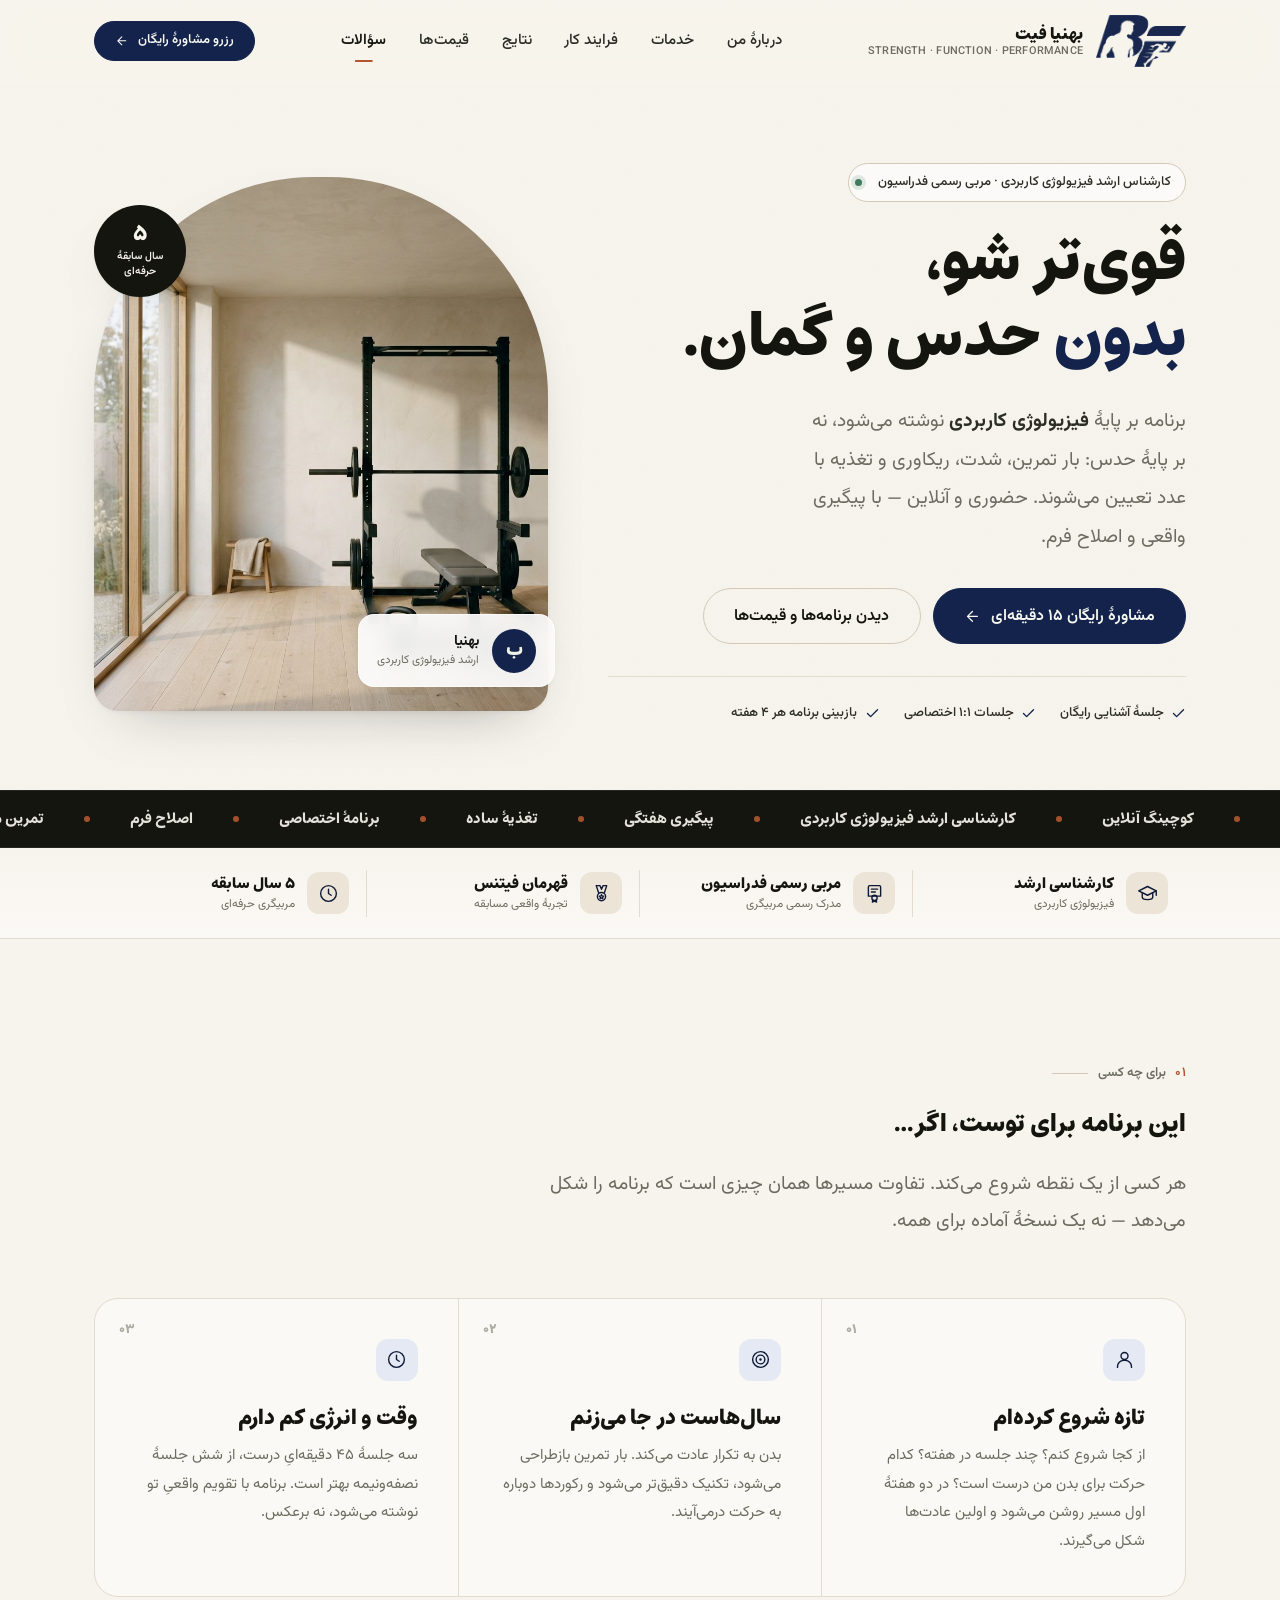
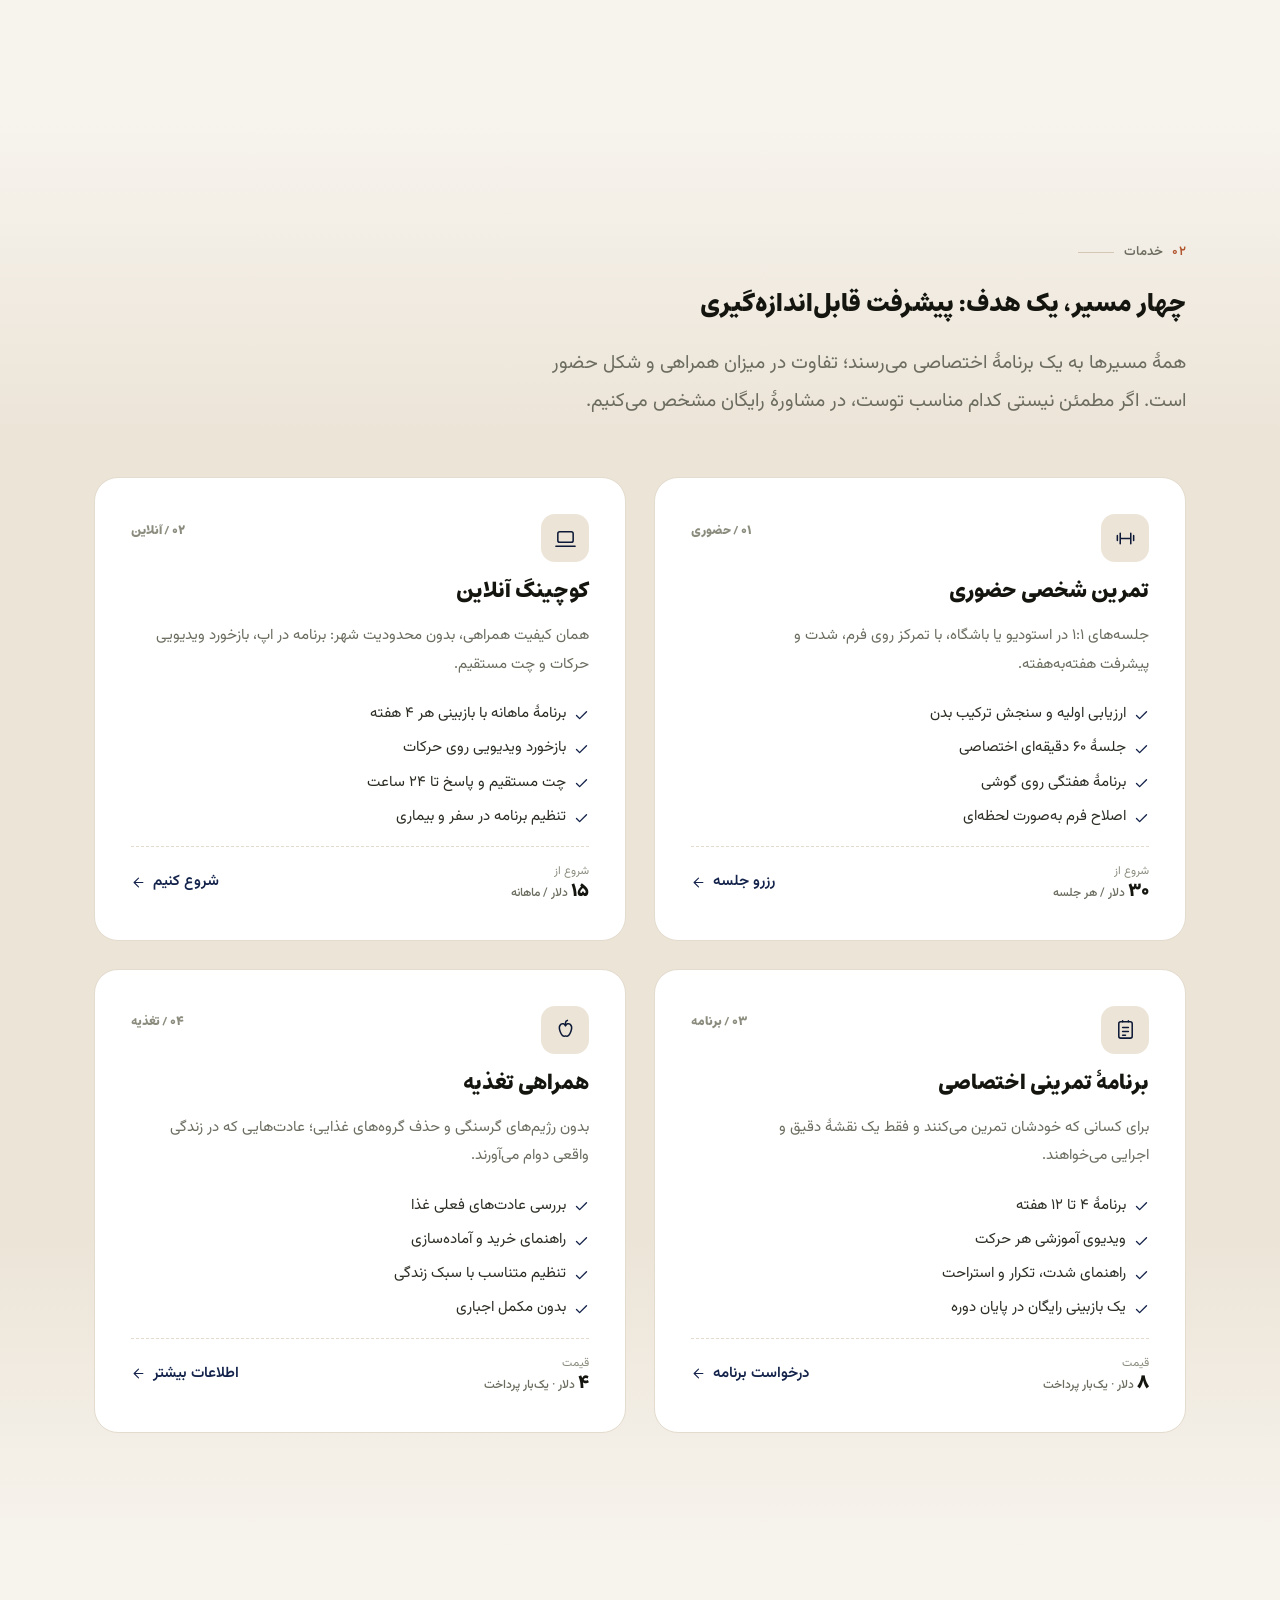
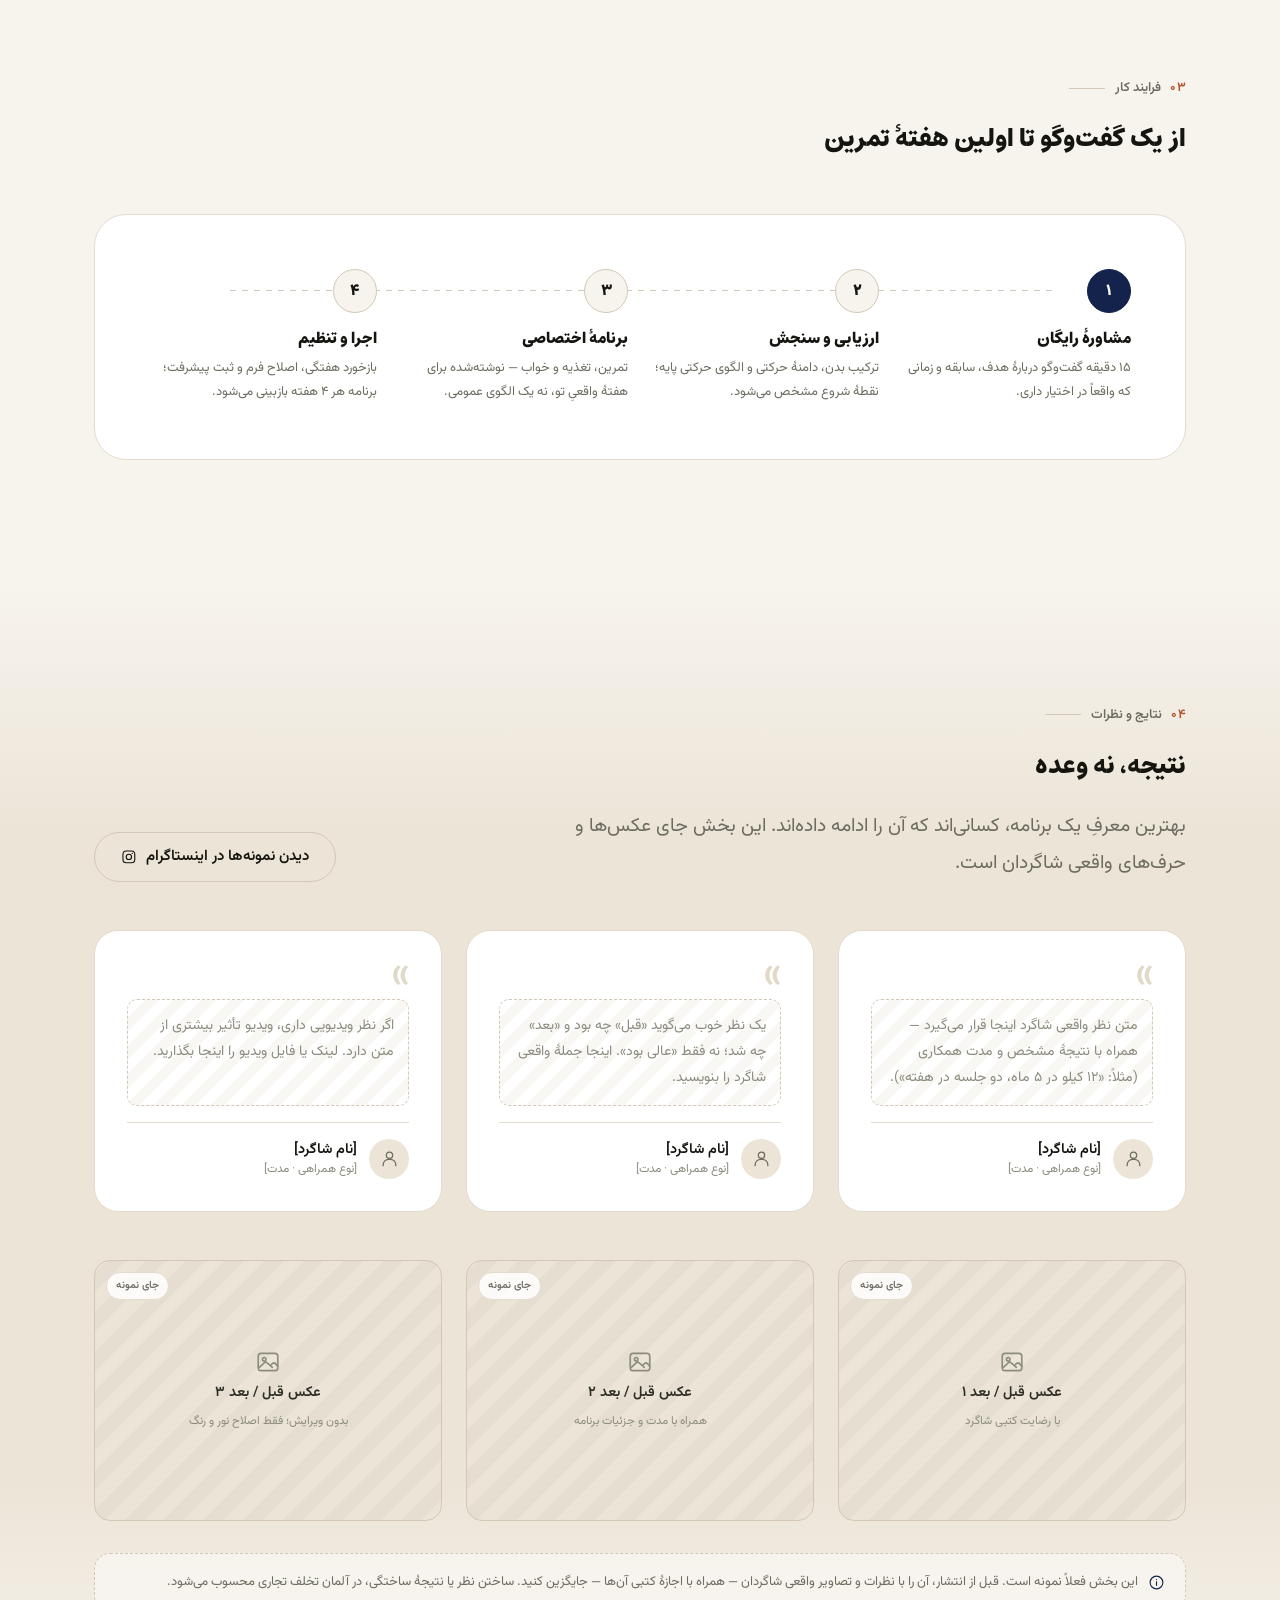
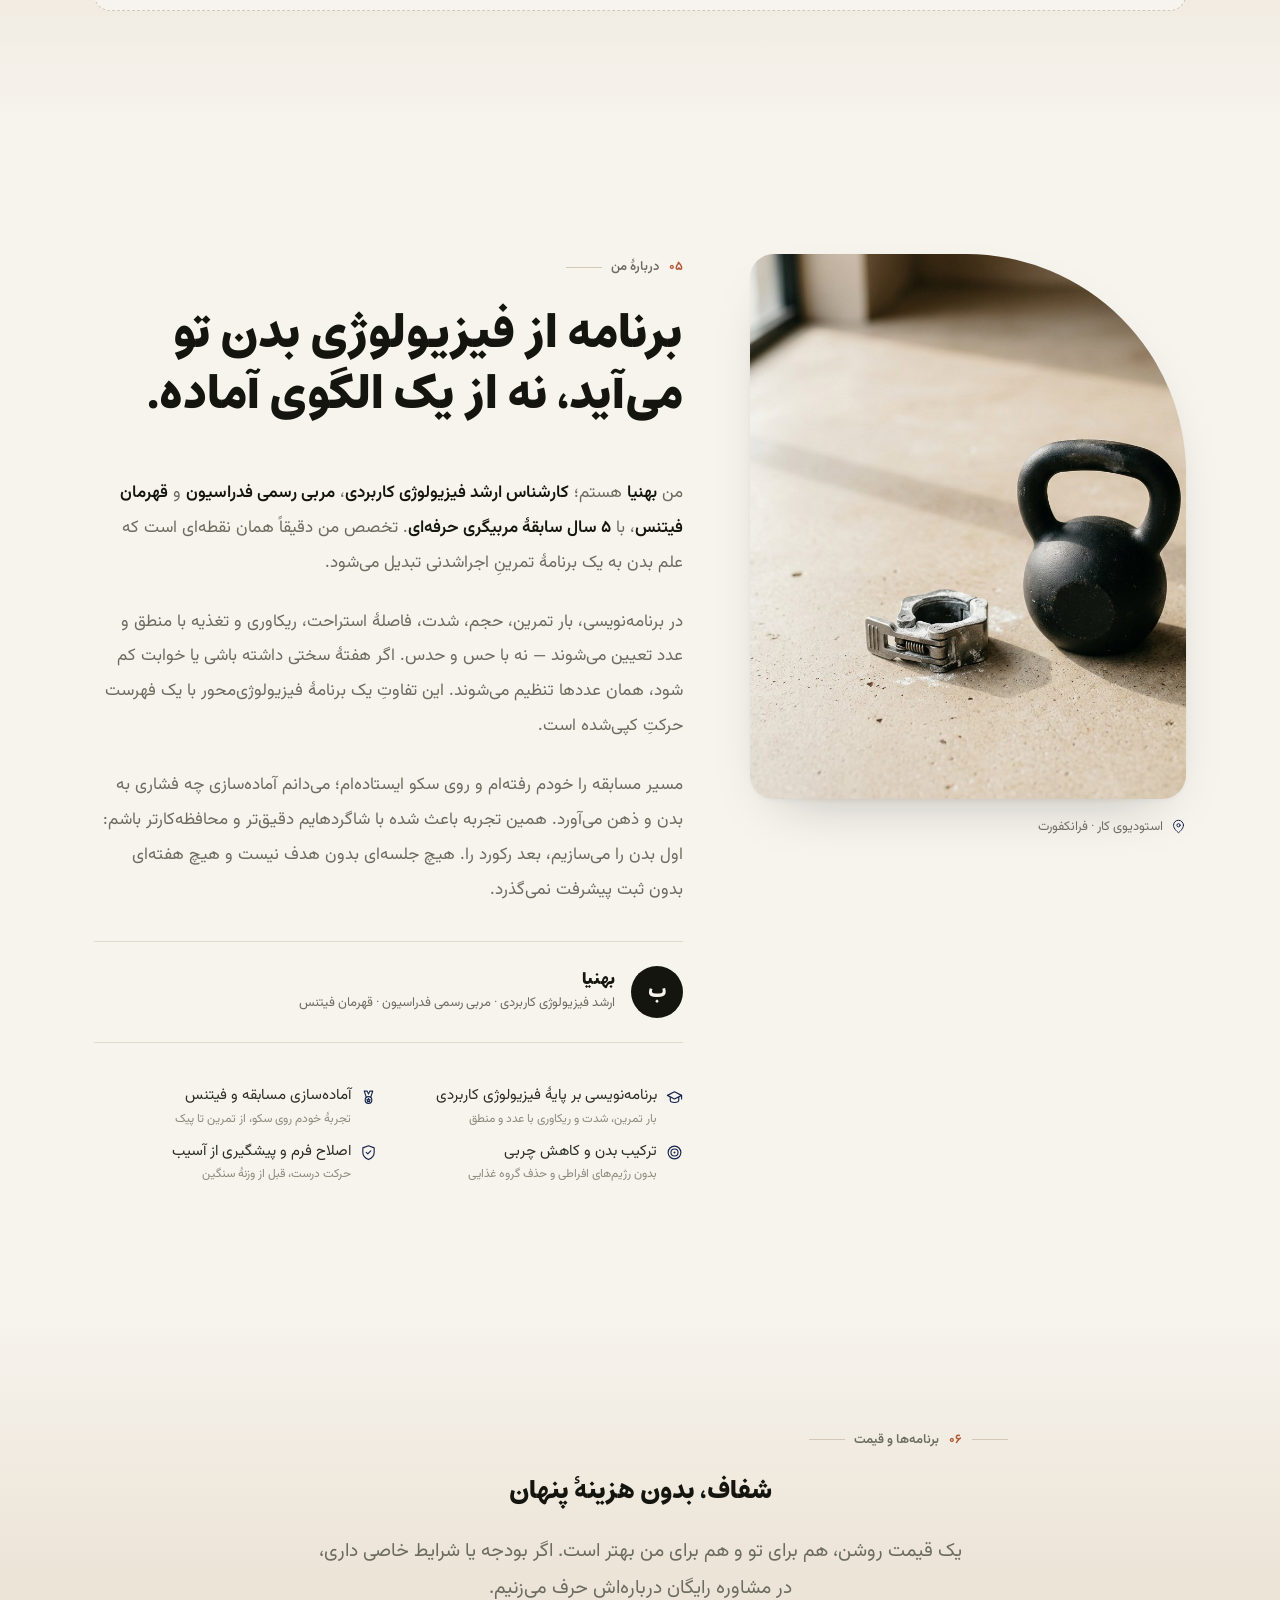
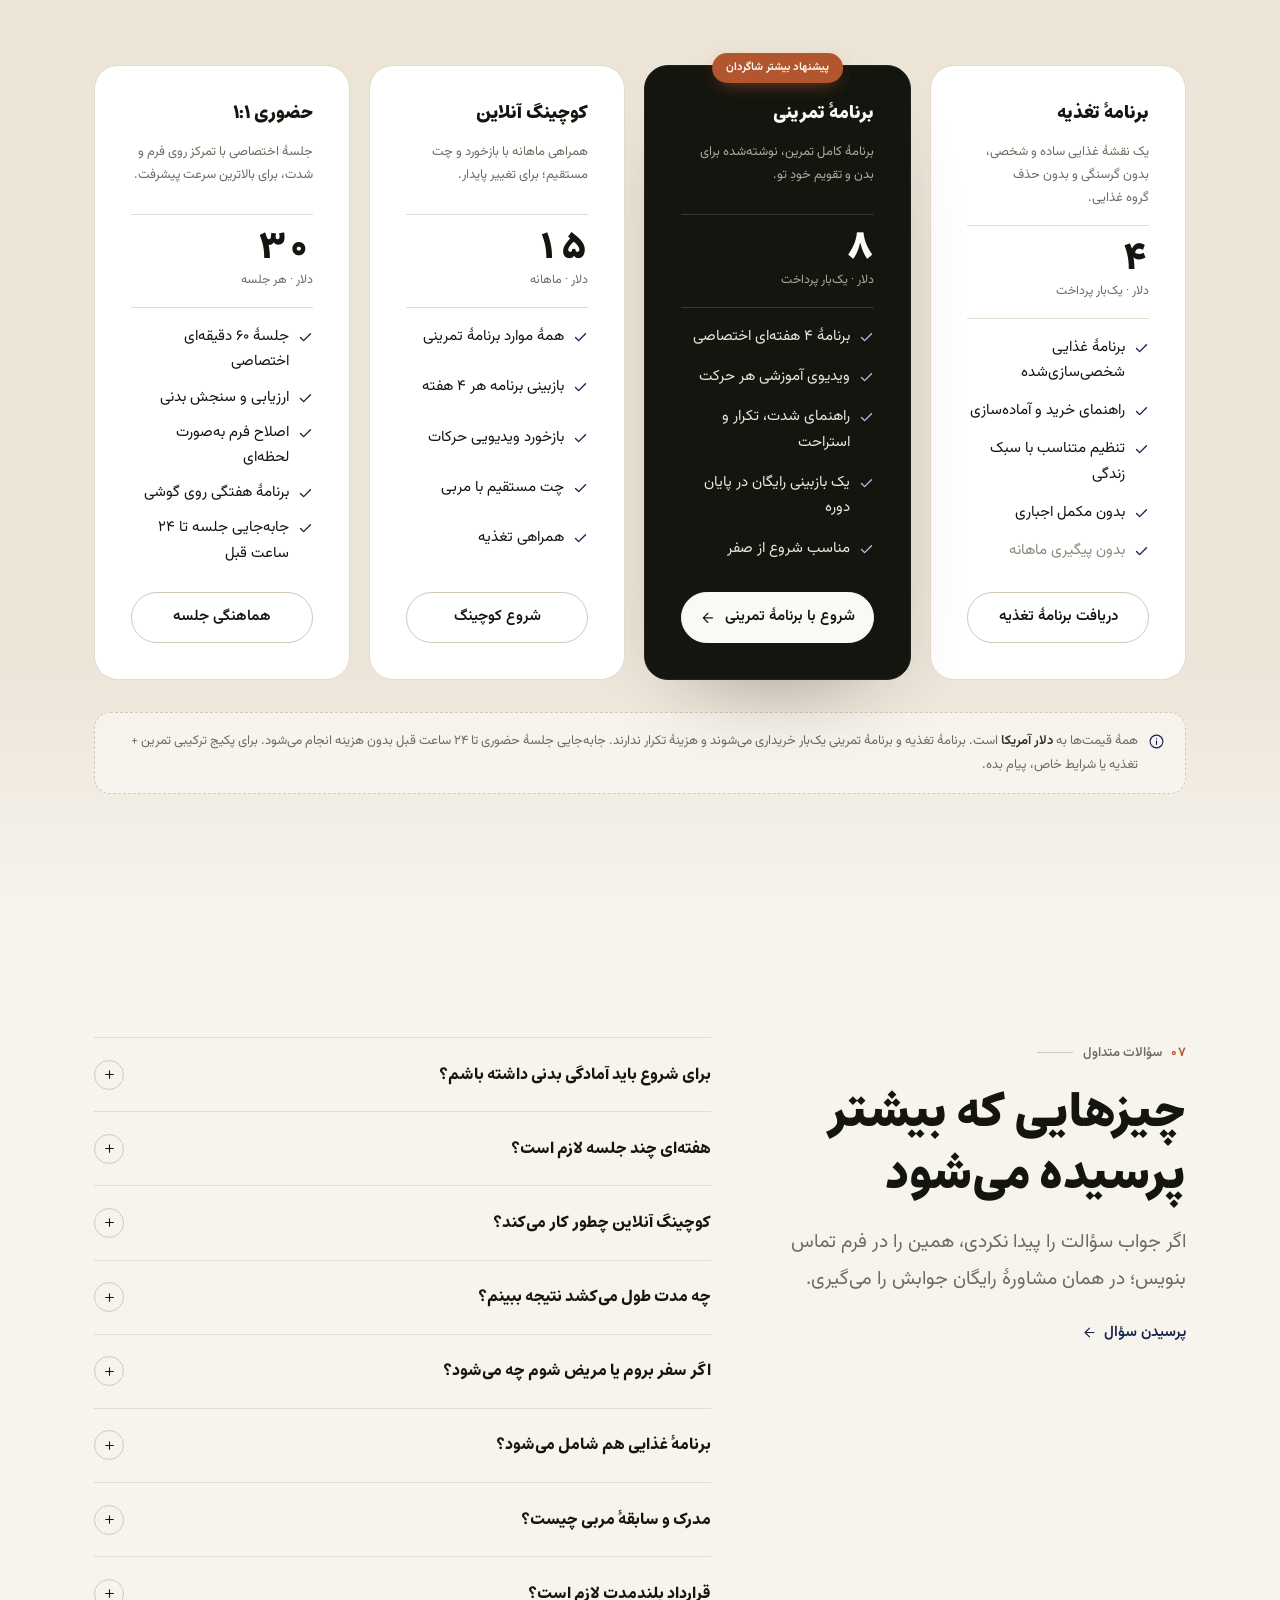
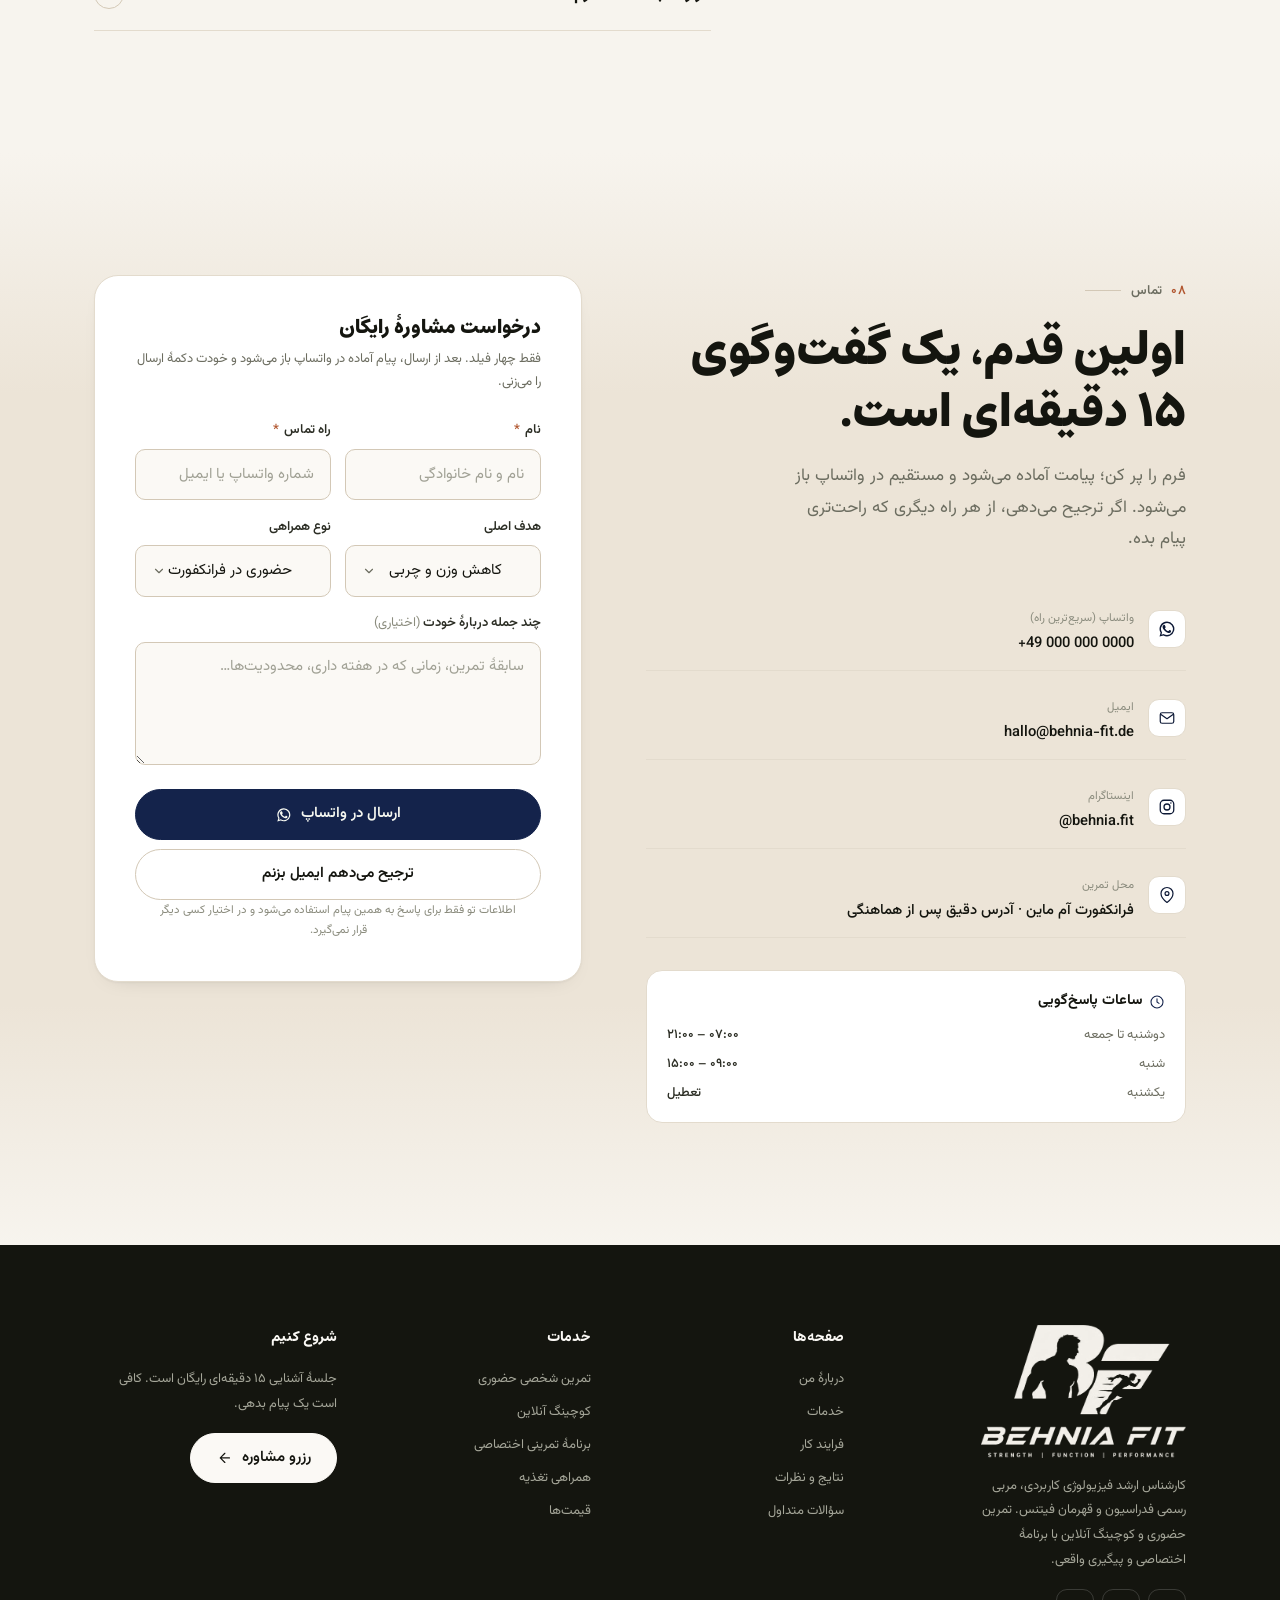
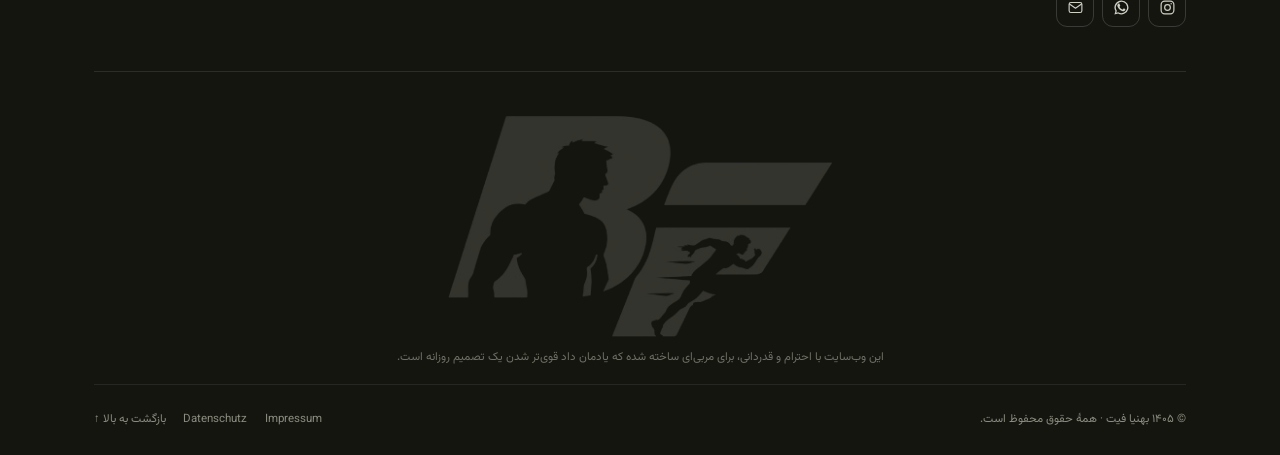
==== index.html @ 1c6bd35a "تغییر قیمت‌ها به دلار: تغذیه ۴، تمرینی ۸، کوچینگ ۱۵ و حضوری ۳۰ + بازطراحی چهار پلن Co-authored-by: a" ====
<!DOCTYPE html>
<html lang="fa" dir="rtl">
<head>
  <meta charset="UTF-8" />
  <meta name="viewport" content="width=device-width, initial-scale=1" />
  <title>بهنیا فیت | مربی شخصی و کوچینگ آنلاین · کارشناس ارشد فیزیولوژی کاربردی</title>
  <meta name="description" content="کارشناس ارشد فیزیولوژی کاربردی، مربی رسمی فدراسیون و قهرمان فیتنس با ۵ سال سابقهٔ حرفه‌ای. تمرین حضوری و کوچینگ آنلاین با برنامهٔ اختصاصی، اصلاح فرم و پیگیری هفتگی." />
  <meta name="author" content="Behnia Fit" />
  <meta name="theme-color" content="#f7f4ee" />
  <link rel="canonical" href="https://example.com/" />
  <link rel="icon" type="image/png" sizes="64x64" href="assets/img/favicon.png" />
  <link rel="apple-touch-icon" sizes="180x180" href="assets/img/apple-touch-icon.png" />

  <!-- Open Graph / شبکه‌های اجتماعی -->
  <meta property="og:type" content="website" />
  <meta property="og:locale" content="fa_IR" />
  <meta property="og:site_name" content="بهنیا فیت" />
  <meta property="og:title" content="بهنیا فیت | مربی شخصی، کارشناس ارشد فیزیولوژی کاربردی" />
  <meta property="og:description" content="قوی‌تر شو، بدون حدس و گمان. کارشناس ارشد فیزیولوژی کاربردی، مربی رسمی فدراسیون، قهرمان فیتنس و ۵ سال سابقهٔ حرفه‌ای. حضوری و آنلاین." />
  <meta property="og:image" content="assets/img/og-image.png" />
  <meta property="og:image:width" content="1200" />
  <meta property="og:image:height" content="630" />
  <meta name="twitter:card" content="summary_large_image" />

  <link rel="preload" as="font" type="font/woff2" href="assets/fonts/estedad-arabic-800.woff2" crossorigin />
  <link rel="preload" as="font" type="font/woff2" href="assets/fonts/vazirmatn-arabic-400.woff2" crossorigin />
  <!-- ------------------------------------------------------------------
       استایل حیاتی (inline): اگر فایل اصلی دیر برسد، کش قدیمی باشد یا
       اصلاً بارگذاری نشود، چیدمان و هویت برند نمی‌شکند.
       عمداً قبل از <link> آمده تا استایل اصلی همیشه بر آن مقدم باشد.
       ------------------------------------------------------------------ -->
  <style>
    *, *::before, *::after { box-sizing: border-box; }
    html { -webkit-text-size-adjust: 100%; }
    body {
      margin: 0; background: #f7f4ee; color: #14150f;
      font-family: "Vazirmatn", "Segoe UI", Tahoma, sans-serif;
      font-size: 1.0625rem; line-height: 1.85;
    }
    img { max-width: 100%; }
    /* بدون استایل، svg پیش‌فرض ۳۰۰×۱۵۰ رندر می‌شود؛ این جلوی آن را می‌گیرد */
    svg { width: 1em; height: 1em; flex: none; }
    a { color: inherit; }
    .container {
      width: 100%; max-width: 1180px; margin-inline: auto;
      padding-inline: clamp(1.15rem, 0.4rem + 3vw, 2.75rem);
    }
    .header {
      position: sticky; top: 0; z-index: 100;
      background: rgba(247, 244, 238, 0.94);
      border-bottom: 1px solid #e3dbcd;
    }
    .header__inner {
      display: flex; align-items: center; justify-content: space-between;
      gap: 1rem; min-height: 82px;
    }
    .brand {
      display: inline-flex; align-items: center; gap: 0.8rem;
      flex: none; text-decoration: none; color: inherit;
    }
    .brand__logo { height: 52px; width: auto; flex: none; }
    .brand__text { display: grid; line-height: 1.25; }
    .brand__name { font-weight: 800; font-size: 1.05rem; }
    .brand__sub { font-size: 0.66rem; color: #6c6d60; letter-spacing: 0.02em; }
    .nav { display: flex; align-items: center; gap: 0.35rem; }
    .nav__link {
      padding: 0.55rem 0.85rem; border-radius: 999px;
      text-decoration: none; color: #2c2e25; font-size: 0.9rem;
    }
    .header__actions { display: flex; align-items: center; gap: 0.6rem; flex: none; }
    .btn {
      display: inline-flex; align-items: center; justify-content: center;
      gap: 0.55rem; padding: 0.9rem 1.5rem; border-radius: 999px;
      border: 1px solid #14234b; background: #14234b; color: #f7f4ee;
      font-weight: 600; font-size: 0.9rem; line-height: 1.2;
      text-decoration: none; white-space: nowrap;
    }
    .btn--ghost { background: transparent; color: #14150f; border-color: #d3c8b6; }
    .btn--light { background: #f7f4ee; color: #14150f; border-color: #f7f4ee; }
    .burger { display: none; width: 44px; height: 44px; border-radius: 12px;
      border: 1px solid #d3c8b6; background: #fff; }
    .hero__title, h1, h2, h3 { line-height: 1.25; margin: 0 0 0.5em; }
    .authority__grid { display: grid; grid-template-columns: repeat(4, 1fr); }
    .authority__icon svg, .hero__fact svg { width: 21px; height: 21px; }
    @media (max-width: 1000px) {
      .nav { display: none; }
      .burger { display: block; }
      .header__cta { display: none; }
    }
    @media (max-width: 640px) {
      .brand__logo { height: 40px; }
      .authority__grid { grid-template-columns: 1fr; }
    }
  </style>

  <link rel="stylesheet" href="assets/css/style.css?v=7" />
  <!-- خودترمیم: اگر استایل اعمال نشده باشد (کش قدیمی یا خطای شبکه)،
       یک‌بار با پارامتر تازه دوباره بارگذاری می‌کند. -->
  <script>
    (function () {
      var KEY = "bf_css_retry";
      window.addEventListener("load", function () {
        try {
          var bg = getComputedStyle(document.body).backgroundColor;
          var applied = bg && bg !== "rgba(0, 0, 0, 0)" && bg !== "rgb(255, 255, 255)" && bg !== "transparent";
          if (applied || sessionStorage.getItem(KEY)) return;
          sessionStorage.setItem(KEY, "1");
          var link = document.querySelector('link[rel="stylesheet"][href*="style.css"]');
          if (link) {
            link.href = link.href.split("?")[0] + "?r=" + Date.now();
          } else {
            location.reload();
          }
        } catch (e) {}
      });
    })();
  </script>
  <noscript>
    <style>
      [data-reveal] { opacity: 1 !important; transform: none !important; }
      .faq__a { height: auto !important; }
    </style>
  </noscript>

  <!-- داده‌های ساختاریافته برای گوگل (سئوی محلی) -->
  <script type="application/ld+json">
  {
    "@context": "https://schema.org",
    "@type": "HealthAndBeautyBusiness",
    "name": "بهنیا فیت",
    "description": "مربی شخصی و کوچینگ آنلاین: کارشناس ارشد فیزیولوژی کاربردی، مربی رسمی فدراسیون و قهرمان فیتنس با ۵ سال سابقهٔ مربیگری حرفه‌ای.",
    "founder": {
      "@type": "Person",
      "name": "بهنیا",
      "jobTitle": "مربی شخصی و کوچینگ آنلاین",
      "alumniOf": {
        "@type": "EducationalOrganization",
        "name": "کارشناسی ارشد فیزیولوژی کاربردی"
      },
      "hasCredential": [
        { "@type": "EducationalOccupationalCredential", "credentialCategory": "degree", "name": "کارشناسی ارشد فیزیولوژی کاربردی" },
        { "@type": "EducationalOccupationalCredential", "credentialCategory": "certification", "name": "مربی رسمی فدراسیون" },
        { "@type": "EducationalOccupationalCredential", "credentialCategory": "award", "name": "قهرمان فیتنس" }
      ]
    },
    "areaServed": "Frankfurt am Main",
    "address": {
      "@type": "PostalAddress",
      "addressLocality": "Frankfurt am Main",
      "addressCountry": "DE"
    },
    "priceRange": "$$",
    "url": "https://example.com/",
    "sameAs": ["https://instagram.com/"],
    "openingHours": "Mo-Sa 07:00-21:00"
  }
  </script>
</head>
<body>
  <!-- ===== آیکون‌ها ===== -->
  <svg width="0" height="0" style="position:absolute" aria-hidden="true" focusable="false">
    <symbol id="i-check" viewBox="0 0 24 24" fill="none" stroke="currentColor" stroke-width="2.2" stroke-linecap="round" stroke-linejoin="round"><path d="M20 6 9 17l-5-5"/></symbol>
    <symbol id="i-arrow" viewBox="0 0 24 24" fill="none" stroke="currentColor" stroke-width="1.8" stroke-linecap="round" stroke-linejoin="round"><path d="M19 12H5M12 19l-7-7 7-7"/></symbol>
    <symbol id="i-plus" viewBox="0 0 24 24" fill="none" stroke="currentColor" stroke-width="2" stroke-linecap="round"><path d="M12 5v14M5 12h14"/></symbol>
    <symbol id="i-up" viewBox="0 0 24 24" fill="none" stroke="currentColor" stroke-width="1.8" stroke-linecap="round" stroke-linejoin="round"><path d="M12 19V5M5 12l7-7 7 7"/></symbol>
    <symbol id="i-user" viewBox="0 0 24 24" fill="none" stroke="currentColor" stroke-width="1.6" stroke-linecap="round" stroke-linejoin="round"><circle cx="12" cy="8" r="4"/><path d="M4 21v-1a7 7 0 0 1 7-7h2a7 7 0 0 1 7 7v1"/></symbol>
    <symbol id="i-target" viewBox="0 0 24 24" fill="none" stroke="currentColor" stroke-width="1.6" stroke-linecap="round" stroke-linejoin="round"><circle cx="12" cy="12" r="9"/><circle cx="12" cy="12" r="5"/><circle cx="12" cy="12" r="1.4" fill="currentColor" stroke="none"/></symbol>
    <symbol id="i-clock" viewBox="0 0 24 24" fill="none" stroke="currentColor" stroke-width="1.6" stroke-linecap="round" stroke-linejoin="round"><circle cx="12" cy="12" r="9"/><path d="M12 7v5l3 2"/></symbol>
    <symbol id="i-dumbbell" viewBox="0 0 24 24" fill="none" stroke="currentColor" stroke-width="1.6" stroke-linecap="round" stroke-linejoin="round"><path d="M6.5 6.5v11M3.5 9v5M17.5 6.5v11M20.5 9v5M6.5 12h11"/></symbol>
    <symbol id="i-laptop" viewBox="0 0 24 24" fill="none" stroke="currentColor" stroke-width="1.6" stroke-linecap="round" stroke-linejoin="round"><rect x="4" y="5" width="16" height="11" rx="2"/><path d="M2 20h20"/></symbol>
    <symbol id="i-plan" viewBox="0 0 24 24" fill="none" stroke="currentColor" stroke-width="1.6" stroke-linecap="round" stroke-linejoin="round"><rect x="5" y="4" width="14" height="17" rx="2"/><path d="M9 4V2.8M15 4V2.8M9 10h6M9 14h6M9 18h3"/></symbol>
    <symbol id="i-apple" viewBox="0 0 24 24" fill="none" stroke="currentColor" stroke-width="1.6" stroke-linecap="round" stroke-linejoin="round"><path d="M12 8c-1.2-2-3.2-2.6-4.6-1.6C5.6 7.8 5.2 11 6.4 14c1.1 2.9 3 5 4.4 5 .7 0 1.2-.3 1.2-.3s.5.3 1.2.3c1.4 0 3.3-2.1 4.4-5 1.2-3 .8-6.2-1-7.6C15.2 5.4 13.2 6 12 8Z"/><path d="M12 8V5c0-1.2.8-2.2 2-2.5"/></symbol>
    <symbol id="i-pin" viewBox="0 0 24 24" fill="none" stroke="currentColor" stroke-width="1.6" stroke-linecap="round" stroke-linejoin="round"><path d="M20 10c0 6-8 12-8 12S4 16 4 10a8 8 0 1 1 16 0Z"/><circle cx="12" cy="10" r="2.6"/></symbol>
    <symbol id="i-mail" viewBox="0 0 24 24" fill="none" stroke="currentColor" stroke-width="1.6" stroke-linecap="round" stroke-linejoin="round"><rect x="3" y="5" width="18" height="14" rx="2.5"/><path d="m3.5 7 8.5 6 8.5-6"/></symbol>
    <symbol id="i-phone" viewBox="0 0 24 24" fill="none" stroke="currentColor" stroke-width="1.6" stroke-linecap="round" stroke-linejoin="round"><path d="M21 16.9v2.6a1.9 1.9 0 0 1-2.1 1.9 18.6 18.6 0 0 1-8.1-2.9 18.3 18.3 0 0 1-5.6-5.6A18.6 18.6 0 0 1 2.3 4.7 1.9 1.9 0 0 1 4.2 2.6h2.6a1.9 1.9 0 0 1 1.9 1.6c.1 1 .4 1.9.7 2.8a1.9 1.9 0 0 1-.4 2L7.8 10.3a15 15 0 0 0 5.6 5.6l1.3-1.3a1.9 1.9 0 0 1 2-.4c.9.3 1.8.6 2.8.7a1.9 1.9 0 0 1 1.6 1.9Z"/></symbol>
    <symbol id="i-whatsapp" viewBox="0 0 24 24" fill="currentColor"><path d="M17.5 14.4c-.3-.2-1.8-.9-2-1-.3-.1-.5-.2-.7.1-.2.3-.8 1-.9 1.2-.2.2-.3.2-.6.1a8 8 0 0 1-2.4-1.5 9 9 0 0 1-1.6-2c-.2-.3 0-.5.1-.6l.5-.5.3-.5c.1-.2 0-.4 0-.5l-1-2.2c-.2-.6-.5-.5-.7-.5h-.6c-.2 0-.5.1-.8.4-.3.3-1 1-1 2.4s1 2.8 1.2 3c.1.2 1.9 3 4.7 4.2 2.3 1 2.8.8 3.3.8.5-.1 1.6-.7 1.9-1.3.2-.6.2-1.2.2-1.3-.1-.2-.2-.2-.4-.3Z"/><path d="M12 2a9.9 9.9 0 0 0-8.5 15L2 22l5.2-1.4A9.9 9.9 0 1 0 12 2Zm0 18a8 8 0 0 1-4.1-1.1l-.3-.2-3 .8.8-2.9-.2-.3A8 8 0 1 1 12 20Z"/></symbol>
    <symbol id="i-instagram" viewBox="0 0 24 24" fill="none" stroke="currentColor" stroke-width="1.7" stroke-linecap="round" stroke-linejoin="round"><rect x="3" y="3" width="18" height="18" rx="5"/><circle cx="12" cy="12" r="4"/><circle cx="17.2" cy="6.8" r="1" fill="currentColor" stroke="none"/></symbol>
    <symbol id="i-image" viewBox="0 0 24 24" fill="none" stroke="currentColor" stroke-width="1.5" stroke-linecap="round" stroke-linejoin="round"><rect x="3" y="4" width="18" height="16" rx="2.5"/><circle cx="8.5" cy="9.5" r="1.6"/><path d="m4 17 4.5-4.2a2 2 0 0 1 2.7 0L16 17M14.5 15l1.6-1.5a2 2 0 0 1 2.7 0L21 15.8"/></symbol>
    <symbol id="i-grad" viewBox="0 0 24 24" fill="none" stroke="currentColor" stroke-width="1.6" stroke-linecap="round" stroke-linejoin="round"><path d="M22 9 12 4 2 9l10 5 10-5Z"/><path d="M6 11.6V16c0 1.65 2.7 3 6 3s6-1.35 6-3v-4.4M22 9v5"/></symbol>
    <symbol id="i-medal" viewBox="0 0 24 24" fill="none" stroke="currentColor" stroke-width="1.6" stroke-linecap="round" stroke-linejoin="round"><circle cx="12" cy="15.5" r="4.7"/><path d="M8.7 11.2 6 3h4.2l1.8 4.2L13.8 3H18l-2.7 8.2"/><path d="m12 13.4.75 1.5 1.65.25-1.2 1.15.3 1.65-1.5-.8-1.5.8.3-1.65-1.2-1.15 1.65-.25.75-1.5Z"/></symbol>
    <symbol id="i-cert" viewBox="0 0 24 24" fill="none" stroke="currentColor" stroke-width="1.6" stroke-linecap="round" stroke-linejoin="round"><path d="M6.5 3h11A1.5 1.5 0 0 1 19 4.5V15H5V4.5A1.5 1.5 0 0 1 6.5 3Z"/><path d="M8.5 7h7M8.5 10.3h4.5"/><circle cx="12" cy="17" r="3"/><path d="m10.1 19.4-.5 2.4 2.4-1.1 2.4 1.1-.5-2.4"/></symbol>
    <symbol id="i-shield" viewBox="0 0 24 24" fill="none" stroke="currentColor" stroke-width="1.6" stroke-linecap="round" stroke-linejoin="round"><path d="M12 22s8-3.5 8-10V5.5L12 2.5 4 5.5V12c0 6.5 8 10 8 10Z"/><path d="m8.8 11.8 2.2 2.2 4.2-4.4"/></symbol>
    <symbol id="i-info" viewBox="0 0 24 24" fill="none" stroke="currentColor" stroke-width="1.6" stroke-linecap="round" stroke-linejoin="round"><circle cx="12" cy="12" r="9"/><path d="M12 11v5M12 7.8v.2"/></symbol>
  </svg>

  <a class="skip-link" href="#main">رفتن به محتوای اصلی</a>

  <!-- ===== هدر ===== -->
  <header class="header" id="header">
    <div class="container header__inner">
      <a class="brand" href="#hero" aria-label="بهنیا فیت — صفحهٔ اصلی">
        <img class="brand__logo" src="assets/img/logo-mark.png" alt=""
             width="90" height="52" fetchpriority="high" aria-hidden="true" />
        <span class="brand__text">
          <span class="brand__name">بهنیا فیت</span>
          <span class="brand__sub">STRENGTH · FUNCTION · PERFORMANCE</span>
        </span>
      </a>

      <nav class="nav" id="nav" aria-label="ناوبری اصلی">
        <a class="nav__link" href="#about">دربارهٔ من</a>
        <a class="nav__link" href="#services">خدمات</a>
        <a class="nav__link" href="#process">فرایند کار</a>
        <a class="nav__link" href="#results">نتایج</a>
        <a class="nav__link" href="#pricing">قیمت‌ها</a>
        <a class="nav__link" href="#faq">سؤالات</a>
      </nav>

      <div class="header__actions">
        <a class="btn btn--accent header__cta" href="#contact">
          رزرو مشاورهٔ رایگان
          <svg aria-hidden="true"><use href="#i-arrow"></use></svg>
        </a>
        <button class="burger" id="burger" aria-label="باز کردن منو" aria-expanded="false" aria-controls="mobileMenu">
          <span></span><span></span><span></span>
        </button>
      </div>
    </div>
  </header>

  <!-- منوی موبایل -->
  <div class="mobile-menu" id="mobileMenu" aria-hidden="true">
    <a class="mobile-menu__link" href="#about">دربارهٔ من <span>۰۱</span></a>
    <a class="mobile-menu__link" href="#services">خدمات <span>۰۲</span></a>
    <a class="mobile-menu__link" href="#process">فرایند کار <span>۰۳</span></a>
    <a class="mobile-menu__link" href="#results">نتایج <span>۰۴</span></a>
    <a class="mobile-menu__link" href="#pricing">قیمت‌ها <span>۰۵</span></a>
    <a class="mobile-menu__link" href="#faq">سؤالات متداول <span>۰۶</span></a>
    <a class="mobile-menu__link" href="#contact">تماس <span>۰۷</span></a>
    <a class="btn btn--accent btn--lg btn--full" href="#contact">
      رزرو مشاورهٔ رایگان
      <svg aria-hidden="true"><use href="#i-arrow"></use></svg>
    </a>
  </div>

  <main id="main">
    <!-- ===== هیرو ===== -->
    <section class="hero" id="hero">
      <div class="container hero__inner">
        <div class="hero__content">
          <p class="hero__kicker" data-reveal>
            <span>کارشناس ارشد فیزیولوژی کاربردی · مربی رسمی فدراسیون</span>
            <span class="dot" aria-hidden="true"></span>
          </p>

          <h1 class="hero__title" data-reveal style="--delay:60ms">
            <span class="line">قوی‌تر شو،</span>
            <span class="line"><em>بدون</em> حدس و گمان.</span>
          </h1>

          <p class="hero__lead" data-reveal style="--delay:120ms">
            برنامه بر پایهٔ <strong style="color:var(--ink-soft)">فیزیولوژی کاربردی</strong> نوشته می‌شود،
            نه بر پایهٔ حدس: بار تمرین، شدت، ریکاوری و تغذیه با عدد تعیین می‌شوند.
            حضوری و آنلاین — با پیگیری واقعی و اصلاح فرم.
          </p>

          <div class="hero__actions" data-reveal style="--delay:180ms">
            <a class="btn btn--accent btn--lg" href="#contact">
              مشاورهٔ رایگان ۱۵ دقیقه‌ای
              <svg aria-hidden="true"><use href="#i-arrow"></use></svg>
            </a>
            <a class="btn btn--ghost btn--lg" href="#pricing">دیدن برنامه‌ها و قیمت‌ها</a>
          </div>

          <ul class="hero__facts" data-reveal style="--delay:240ms">
            <li class="hero__fact"><svg aria-hidden="true"><use href="#i-check"></use></svg> جلسهٔ آشنایی رایگان</li>
            <li class="hero__fact"><svg aria-hidden="true"><use href="#i-check"></use></svg> جلسات ۱:۱ اختصاصی</li>
            <li class="hero__fact"><svg aria-hidden="true"><use href="#i-check"></use></svg> بازبینی برنامه هر ۴ هفته</li>
          </ul>
        </div>

        <div class="hero__media" data-reveal="fade" style="--delay:120ms">
          <div class="hero__frame">
            <!-- عکس مربی را اینجا جایگزین کنید (نسبت ۴:۴.۷ پیشنهاد می‌شود) -->
            <img src="assets/img/hero-studio.jpg"
                 alt="استودیوی تمرین شخصی با نور طبیعی، رک و میز تمرین"
                 width="928" height="1152" fetchpriority="high" />
          </div>
          <div class="hero__badge" aria-hidden="true">
            <div>
              <strong>۵</strong>
              <span>سال سابقهٔ حرفه‌ای</span>
            </div>
          </div>
          <div class="hero__card">
            <span class="avatar" aria-hidden="true">ب</span>
            <div>
              <div class="name">بهنیا</div>
              <div class="role">ارشد فیزیولوژی کاربردی</div>
            </div>
          </div>
        </div>
      </div>
    </section>

    <!-- ===== نوار متحرک ===== -->
    <div class="ticker" aria-hidden="true">
      <div class="ticker__track">
        <span class="ticker__item">تمرین مقاومتی</span>
        <span class="ticker__item">اصلاح فرم</span>
        <span class="ticker__item">برنامهٔ اختصاصی</span>
        <span class="ticker__item">تغذیهٔ ساده</span>
        <span class="ticker__item">پیگیری هفتگی</span>
        <span class="ticker__item">حضوری در فرانکفورت</span>
        <span class="ticker__item">کوچینگ آنلاین</span>
        <span class="ticker__item">فیزیولوژی کاربردی</span>
        <span class="ticker__item">قهرمان فیتنس</span>
        <span class="ticker__item">تمرین مقاومتی</span>
        <span class="ticker__item">اصلاح فرم</span>
        <span class="ticker__item">برنامهٔ اختصاصی</span>
        <span class="ticker__item">تغذیهٔ ساده</span>
        <span class="ticker__item">پیگیری هفتگی</span>
        <span class="ticker__item">کارشناسی ارشد فیزیولوژی کاربردی</span>
        <span class="ticker__item">کوچینگ آنلاین</span>
      </div>
    </div>

    <!-- ===== نوار اعتبارنامه‌ها ===== -->
    <section class="authority" aria-label="اعتبارنامه‌های مربی">
      <div class="container authority__grid">
        <div class="authority__item">
          <span class="authority__icon" aria-hidden="true"><svg><use href="#i-grad"></use></svg></span>
          <span class="authority__text">
            <span class="authority__title">کارشناسی ارشد</span>
            <span class="authority__sub">فیزیولوژی کاربردی</span>
          </span>
        </div>
        <div class="authority__item">
          <span class="authority__icon" aria-hidden="true"><svg><use href="#i-cert"></use></svg></span>
          <span class="authority__text">
            <span class="authority__title">مربی رسمی فدراسیون</span>
            <span class="authority__sub">مدرک رسمی مربیگری</span>
          </span>
        </div>
        <div class="authority__item">
          <span class="authority__icon" aria-hidden="true"><svg><use href="#i-medal"></use></svg></span>
          <span class="authority__text">
            <span class="authority__title">قهرمان فیتنس</span>
            <span class="authority__sub">تجربهٔ واقعی مسابقه</span>
          </span>
        </div>
        <div class="authority__item">
          <span class="authority__icon" aria-hidden="true"><svg><use href="#i-clock"></use></svg></span>
          <span class="authority__text">
            <span class="authority__title">۵ سال سابقه</span>
            <span class="authority__sub">مربیگری حرفه‌ای</span>
          </span>
        </div>
      </div>
    </section>

    <!-- ===== برای چه کسی ===== -->
    <section class="section" id="audience">
      <div class="container">
        <div class="section-head">
          <p class="eyebrow"><span class="num">۰۱</span> برای چه کسی</p>
          <h2>این برنامه برای توست، اگر…</h2>
          <p class="lead">
            هر کسی از یک نقطه شروع می‌کند. تفاوت مسیرها همان چیزی است که برنامه را
            شکل می‌دهد — نه یک نسخهٔ آماده برای همه.
          </p>
        </div>

        <div class="audience__grid">
          <article class="audience__card" data-reveal>
            <span class="audience__index">۰۱</span>
            <span class="audience__icon" aria-hidden="true"><svg><use href="#i-user"></use></svg></span>
            <h3>تازه شروع کرده‌ام</h3>
            <p>
              از کجا شروع کنم؟ چند جلسه در هفته؟ کدام حرکت برای بدن من درست است؟
              در دو هفتهٔ اول مسیر روشن می‌شود و اولین عادت‌ها شکل می‌گیرند.
            </p>
          </article>

          <article class="audience__card" data-reveal style="--delay:90ms">
            <span class="audience__index">۰۲</span>
            <span class="audience__icon" aria-hidden="true"><svg><use href="#i-target"></use></svg></span>
            <h3>سال‌هاست در جا می‌زنم</h3>
            <p>
              بدن به تکرار عادت می‌کند. بار تمرین بازطراحی می‌شود، تکنیک دقیق‌تر
              می‌شود و رکوردها دوباره به حرکت درمی‌آیند.
            </p>
          </article>

          <article class="audience__card" data-reveal style="--delay:180ms">
            <span class="audience__index">۰۳</span>
            <span class="audience__icon" aria-hidden="true"><svg><use href="#i-clock"></use></svg></span>
            <h3>وقت و انرژی کم دارم</h3>
            <p>
              سه جلسهٔ ۴۵ دقیقه‌ایِ درست، از شش جلسهٔ نصفه‌ونیمه بهتر است.
              برنامه با تقویم واقعیِ تو نوشته می‌شود، نه برعکس.
            </p>
          </article>
        </div>
      </div>
    </section>

    <!-- ===== خدمات ===== -->
    <section class="section section--sand" id="services">
      <div class="container">
        <div class="section-head">
          <p class="eyebrow"><span class="num">۰۲</span> خدمات</p>
          <h2>چهار مسیر، یک هدف: پیشرفت قابل‌اندازه‌گیری</h2>
          <p class="lead">
            همهٔ مسیرها به یک برنامهٔ اختصاصی می‌رسند؛ تفاوت در میزان همراهی و شکل
            حضور است. اگر مطمئن نیستی کدام مناسب توست، در مشاورهٔ رایگان مشخص می‌کنیم.
          </p>
        </div>

        <div class="services__grid">
          <article class="service" data-reveal>
            <div class="service__top">
              <span class="service__icon" aria-hidden="true"><svg><use href="#i-dumbbell"></use></svg></span>
              <span class="service__no">۰۱ / حضوری</span>
            </div>
            <h3>تمرین شخصی حضوری</h3>
            <p>جلسه‌های ۱:۱ در استودیو یا باشگاه، با تمرکز روی فرم، شدت و پیشرفت هفته‌به‌هفته.</p>
            <ul class="service__list">
              <li><svg aria-hidden="true"><use href="#i-check"></use></svg> ارزیابی اولیه و سنجش ترکیب بدن</li>
              <li><svg aria-hidden="true"><use href="#i-check"></use></svg> جلسهٔ ۶۰ دقیقه‌ای اختصاصی</li>
              <li><svg aria-hidden="true"><use href="#i-check"></use></svg> برنامهٔ هفتگی روی گوشی</li>
              <li><svg aria-hidden="true"><use href="#i-check"></use></svg> اصلاح فرم به‌صورت لحظه‌ای</li>
            </ul>
            <div class="service__foot">
              <div class="price-from">
                <span class="label">شروع از</span>
                <span class="value">۳۰ <small>دلار / هر جلسه</small></span>
              </div>
              <a class="link-arrow" href="#contact">رزرو جلسه <svg aria-hidden="true"><use href="#i-arrow"></use></svg></a>
            </div>
          </article>

          <article class="service" data-reveal style="--delay:80ms">
            <div class="service__top">
              <span class="service__icon" aria-hidden="true"><svg><use href="#i-laptop"></use></svg></span>
              <span class="service__no">۰۲ / آنلاین</span>
            </div>
            <h3>کوچینگ آنلاین</h3>
            <p>همان کیفیت همراهی، بدون محدودیت شهر: برنامه در اپ، بازخورد ویدیویی حرکات و چت مستقیم.</p>
            <ul class="service__list">
              <li><svg aria-hidden="true"><use href="#i-check"></use></svg> برنامهٔ ماهانه با بازبینی هر ۴ هفته</li>
              <li><svg aria-hidden="true"><use href="#i-check"></use></svg> بازخورد ویدیویی روی حرکات</li>
              <li><svg aria-hidden="true"><use href="#i-check"></use></svg> چت مستقیم و پاسخ تا ۲۴ ساعت</li>
              <li><svg aria-hidden="true"><use href="#i-check"></use></svg> تنظیم برنامه در سفر و بیماری</li>
            </ul>
            <div class="service__foot">
              <div class="price-from">
                <span class="label">شروع از</span>
                <span class="value">۱۵ <small>دلار / ماهانه</small></span>
              </div>
              <a class="link-arrow" href="#contact">شروع کنیم <svg aria-hidden="true"><use href="#i-arrow"></use></svg></a>
            </div>
          </article>

          <article class="service" data-reveal style="--delay:160ms">
            <div class="service__top">
              <span class="service__icon" aria-hidden="true"><svg><use href="#i-plan"></use></svg></span>
              <span class="service__no">۰۳ / برنامه</span>
            </div>
            <h3>برنامهٔ تمرینی اختصاصی</h3>
            <p>برای کسانی که خودشان تمرین می‌کنند و فقط یک نقشهٔ دقیق و اجرایی می‌خواهند.</p>
            <ul class="service__list">
              <li><svg aria-hidden="true"><use href="#i-check"></use></svg> برنامهٔ ۴ تا ۱۲ هفته</li>
              <li><svg aria-hidden="true"><use href="#i-check"></use></svg> ویدیوی آموزشی هر حرکت</li>
              <li><svg aria-hidden="true"><use href="#i-check"></use></svg> راهنمای شدت، تکرار و استراحت</li>
              <li><svg aria-hidden="true"><use href="#i-check"></use></svg> یک بازبینی رایگان در پایان دوره</li>
            </ul>
            <div class="service__foot">
              <div class="price-from">
                <span class="label">قیمت</span>
                <span class="value">۸ <small>دلار · یک‌بار پرداخت</small></span>
              </div>
              <a class="link-arrow" href="#contact">درخواست برنامه <svg aria-hidden="true"><use href="#i-arrow"></use></svg></a>
            </div>
          </article>

          <article class="service" data-reveal style="--delay:240ms">
            <div class="service__top">
              <span class="service__icon" aria-hidden="true"><svg><use href="#i-apple"></use></svg></span>
              <span class="service__no">۰۴ / تغذیه</span>
            </div>
            <h3>همراهی تغذیه</h3>
            <p>بدون رژیم‌های گرسنگی و حذف گروه‌های غذایی؛ عادت‌هایی که در زندگی واقعی دوام می‌آورند.</p>
            <ul class="service__list">
              <li><svg aria-hidden="true"><use href="#i-check"></use></svg> بررسی عادت‌های فعلی غذا</li>
              <li><svg aria-hidden="true"><use href="#i-check"></use></svg> راهنمای خرید و آماده‌سازی</li>
              <li><svg aria-hidden="true"><use href="#i-check"></use></svg> تنظیم متناسب با سبک زندگی</li>
              <li><svg aria-hidden="true"><use href="#i-check"></use></svg> بدون مکمل اجباری</li>
            </ul>
            <div class="service__foot">
              <div class="price-from">
                <span class="label">قیمت</span>
                <span class="value">۴ <small>دلار · یک‌بار پرداخت</small></span>
              </div>
              <a class="link-arrow" href="#contact">اطلاعات بیشتر <svg aria-hidden="true"><use href="#i-arrow"></use></svg></a>
            </div>
          </article>
        </div>
      </div>
    </section>

    <!-- ===== فرایند ===== -->
    <section class="section" id="process">
      <div class="container">
        <div class="section-head">
          <p class="eyebrow"><span class="num">۰۳</span> فرایند کار</p>
          <h2>از یک گفت‌وگو تا اولین هفتهٔ تمرین</h2>
        </div>

        <div class="process" data-reveal>
          <div class="process__grid">
            <div class="step step--active">
              <span class="step__num">۱</span>
              <h3>مشاورهٔ رایگان</h3>
              <p>۱۵ دقیقه گفت‌وگو دربارهٔ هدف، سابقه و زمانی که واقعاً در اختیار داری.</p>
            </div>
            <div class="step">
              <span class="step__num">۲</span>
              <h3>ارزیابی و سنجش</h3>
              <p>ترکیب بدن، دامنهٔ حرکتی و الگوی حرکتی پایه؛ نقطهٔ شروع مشخص می‌شود.</p>
            </div>
            <div class="step">
              <span class="step__num">۳</span>
              <h3>برنامهٔ اختصاصی</h3>
              <p>تمرین، تغذیه و خواب — نوشته‌شده برای هفتهٔ واقعیِ تو، نه یک الگوی عمومی.</p>
            </div>
            <div class="step">
              <span class="step__num">۴</span>
              <h3>اجرا و تنظیم</h3>
              <p>بازخورد هفتگی، اصلاح فرم و ثبت پیشرفت؛ برنامه هر ۴ هفته بازبینی می‌شود.</p>
            </div>
          </div>
        </div>
      </div>
    </section>

    <!-- ===== نتایج و نظرات ===== -->
    <section class="section section--sand" id="results">
      <div class="container">
        <div class="results__head">
          <div class="section-head">
            <p class="eyebrow"><span class="num">۰۴</span> نتایج و نظرات</p>
            <h2>نتیجه، نه وعده</h2>
            <p class="lead">
              بهترین معرفِ یک برنامه، کسانی‌اند که آن را ادامه داده‌اند. این بخش
              جای عکس‌ها و حرف‌های واقعی شاگردان است.
            </p>
          </div>
          <a class="btn btn--ghost" href="#contact">
            دیدن نمونه‌ها در اینستاگرام
            <svg aria-hidden="true"><use href="#i-instagram"></use></svg>
          </a>
        </div>

        <div class="testimonials">
          <article class="quote" data-reveal>
            <span class="quote__mark" aria-hidden="true">»</span>
            <p class="quote__body is-placeholder">
              متن نظر واقعی شاگرد اینجا قرار می‌گیرد — همراه با نتیجهٔ مشخص و مدت
              همکاری (مثلاً: «۱۲ کیلو در ۵ ماه، دو جلسه در هفته»).
            </p>
            <div class="quote__foot">
              <span class="quote__avatar" aria-hidden="true"><svg><use href="#i-user"></use></svg></span>
              <div class="quote__meta">
                <span class="quote__name">[نام شاگرد]</span>
                <span class="quote__role">[نوع همراهی · مدت]</span>
              </div>
            </div>
          </article>

          <article class="quote" data-reveal style="--delay:90ms">
            <span class="quote__mark" aria-hidden="true">»</span>
            <p class="quote__body is-placeholder">
              یک نظر خوب می‌گوید «قبل» چه بود و «بعد» چه شد؛ نه فقط «عالی بود».
              اینجا جملهٔ واقعی شاگرد را بنویسید.
            </p>
            <div class="quote__foot">
              <span class="quote__avatar" aria-hidden="true"><svg><use href="#i-user"></use></svg></span>
              <div class="quote__meta">
                <span class="quote__name">[نام شاگرد]</span>
                <span class="quote__role">[نوع همراهی · مدت]</span>
              </div>
            </div>
          </article>

          <article class="quote" data-reveal style="--delay:180ms">
            <span class="quote__mark" aria-hidden="true">»</span>
            <p class="quote__body is-placeholder">
              اگر نظر ویدیویی داری، ویدیو تأثیر بیشتری از متن دارد. لینک یا فایل
              ویدیو را اینجا بگذارید.
            </p>
            <div class="quote__foot">
              <span class="quote__avatar" aria-hidden="true"><svg><use href="#i-user"></use></svg></span>
              <div class="quote__meta">
                <span class="quote__name">[نام شاگرد]</span>
                <span class="quote__role">[نوع همراهی · مدت]</span>
              </div>
            </div>
          </article>
        </div>

        <div class="transformations">
          <div class="frame" data-reveal>
            <span class="frame__tag">جای نمونه</span>
            <div class="frame__label">
              <svg aria-hidden="true"><use href="#i-image"></use></svg>
              <strong>عکس قبل / بعد ۱</strong>
              <span>با رضایت کتبی شاگرد</span>
            </div>
          </div>
          <div class="frame" data-reveal style="--delay:90ms">
            <span class="frame__tag">جای نمونه</span>
            <div class="frame__label">
              <svg aria-hidden="true"><use href="#i-image"></use></svg>
              <strong>عکس قبل / بعد ۲</strong>
              <span>همراه با مدت و جزئیات برنامه</span>
            </div>
          </div>
          <div class="frame" data-reveal style="--delay:180ms">
            <span class="frame__tag">جای نمونه</span>
            <div class="frame__label">
              <svg aria-hidden="true"><use href="#i-image"></use></svg>
              <strong>عکس قبل / بعد ۳</strong>
              <span>بدون ویرایش؛ فقط اصلاح نور و رنگ</span>
            </div>
          </div>
        </div>

        <p class="pricing__note" data-reveal>
          <svg aria-hidden="true"><use href="#i-info"></use></svg>
          <span>
            این بخش فعلاً نمونه است. قبل از انتشار، آن را با نظرات و تصاویر واقعی
            شاگردان — همراه با اجازهٔ کتبی آن‌ها — جایگزین کنید. ساختن نظر یا نتیجهٔ
            ساختگی، در آلمان تخلف تجاری محسوب می‌شود.
          </span>
        </p>
      </div>
    </section>

    <!-- ===== درباره ===== -->
    <section class="section about" id="about">
      <div class="container">
        <div class="about__grid">
          <div class="about__media" data-reveal="fade">
            <div class="about__frame">
              <!-- مهم‌ترین عکس سایت: عکس واقعی مربی در حال تمرین. این تصویر موقت است. -->
              <img src="assets/img/detail-equipment.jpg"
                   alt="کتل‌بل و ابزار تمرین در استودیو، نور طبیعی"
                   width="1024" height="1024" loading="lazy" />
            </div>
            <p class="about__caption">
              <svg aria-hidden="true"><use href="#i-pin"></use></svg>
              استودیوی کار · فرانکفورت
            </p>
          </div>

          <div class="about__body">
            <p class="eyebrow"><span class="num">۰۵</span> دربارهٔ من</p>
            <h2>برنامه از فیزیولوژی بدن تو می‌آید، نه از یک الگوی آماده.</h2>

            <p>
              من <strong>بهنیا</strong> هستم؛ <strong>کارشناس ارشد فیزیولوژی کاربردی</strong>،
              <strong>مربی رسمی فدراسیون</strong> و <strong>قهرمان فیتنس</strong>، با
              <strong>۵ سال سابقهٔ مربیگری حرفه‌ای</strong>. تخصص من دقیقاً همان نقطه‌ای
              است که علم بدن به یک برنامهٔ تمرینِ اجراشدنی تبدیل می‌شود.
            </p>
            <p>
              در برنامه‌نویسی، بار تمرین، حجم، شدت، فاصلهٔ استراحت، ریکاوری و تغذیه
              با منطق و عدد تعیین می‌شوند — نه با حس و حدس. اگر هفتهٔ سختی داشته باشی
              یا خوابت کم شود، همان عددها تنظیم می‌شوند. این تفاوتِ یک برنامهٔ
              فیزیولوژی‌محور با یک فهرست حرکتِ کپی‌شده است.
            </p>
            <p>
              مسیر مسابقه را خودم رفته‌ام و روی سکو ایستاده‌ام؛ می‌دانم آماده‌سازی چه
              فشاری به بدن و ذهن می‌آورد. همین تجربه باعث شده با شاگردهایم دقیق‌تر و
              محافظه‌کارتر باشم: اول بدن را می‌سازیم، بعد رکورد را. هیچ جلسه‌ای بدون
              هدف نیست و هیچ هفته‌ای بدون ثبت پیشرفت نمی‌گذرد.
            </p>

            <div class="about__signature">
              <span class="avatar" aria-hidden="true">ب</span>
              <div>
                <div class="sig-name">بهنیا</div>
                <div class="sig-role">ارشد فیزیولوژی کاربردی · مربی رسمی فدراسیون · قهرمان فیتنس</div>
              </div>
            </div>

            <div class="credentials">
              <div class="credential">
                <svg aria-hidden="true"><use href="#i-grad"></use></svg>
                <div>برنامه‌نویسی بر پایهٔ فیزیولوژی کاربردی<small>بار تمرین، شدت و ریکاوری با عدد و منطق</small></div>
              </div>
              <div class="credential">
                <svg aria-hidden="true"><use href="#i-medal"></use></svg>
                <div>آماده‌سازی مسابقه و فیتنس<small>تجربهٔ خودم روی سکو، از تمرین تا پیک</small></div>
              </div>
              <div class="credential">
                <svg aria-hidden="true"><use href="#i-target"></use></svg>
                <div>ترکیب بدن و کاهش چربی<small>بدون رژیم‌های افراطی و حذف گروه غذایی</small></div>
              </div>
              <div class="credential">
                <svg aria-hidden="true"><use href="#i-shield"></use></svg>
                <div>اصلاح فرم و پیشگیری از آسیب<small>حرکت درست، قبل از وزنهٔ سنگین</small></div>
              </div>
            </div>
          </div>
        </div>
      </div>
    </section>

    <!-- ===== قیمت‌ها ===== -->
    <section class="section section--sand" id="pricing">
      <div class="container">
        <div class="section-head section-head--center">
          <p class="eyebrow eyebrow--center"><span class="num">۰۶</span> برنامه‌ها و قیمت</p>
          <h2>شفاف، بدون هزینهٔ پنهان</h2>
          <p class="lead" style="margin-inline:auto">
            یک قیمت روشن، هم برای تو و هم برای من بهتر است. اگر بودجه یا شرایط
            خاصی داری، در مشاوره رایگان درباره‌اش حرف می‌زنیم.
          </p>
        </div>

        <div class="pricing__grid">
          <article class="plan" data-reveal>
            <h3 class="plan__name">برنامهٔ تغذیه</h3>
            <p class="plan__desc">یک نقشهٔ غذایی ساده و شخصی، بدون گرسنگی و بدون حذف گروه غذایی.</p>
            <div class="plan__price">
              <span class="amount">۴</span>
              <span class="unit">دلار · یک‌بار پرداخت</span>
            </div>
            <ul class="plan__list">
              <li><svg aria-hidden="true"><use href="#i-check"></use></svg> برنامهٔ غذایی شخصی‌سازی‌شده</li>
              <li><svg aria-hidden="true"><use href="#i-check"></use></svg> راهنمای خرید و آماده‌سازی</li>
              <li><svg aria-hidden="true"><use href="#i-check"></use></svg> تنظیم متناسب با سبک زندگی</li>
              <li><svg aria-hidden="true"><use href="#i-check"></use></svg> بدون مکمل اجباری</li>
              <li class="muted"><svg aria-hidden="true"><use href="#i-check"></use></svg> بدون پیگیری ماهانه</li>
            </ul>
            <a class="btn btn--ghost btn--full" href="#contact">دریافت برنامهٔ تغذیه</a>
          </article>

          <article class="plan plan--featured" data-reveal style="--delay:80ms">
            <span class="badge">پیشنهاد بیشتر شاگردان</span>
            <h3 class="plan__name">برنامهٔ تمرینی</h3>
            <p class="plan__desc">برنامهٔ کامل تمرین، نوشته‌شده برای بدن و تقویم خودِ تو.</p>
            <div class="plan__price">
              <span class="amount">۸</span>
              <span class="unit">دلار · یک‌بار پرداخت</span>
            </div>
            <ul class="plan__list">
              <li><svg aria-hidden="true"><use href="#i-check"></use></svg> برنامهٔ ۴ هفته‌ای اختصاصی</li>
              <li><svg aria-hidden="true"><use href="#i-check"></use></svg> ویدیوی آموزشی هر حرکت</li>
              <li><svg aria-hidden="true"><use href="#i-check"></use></svg> راهنمای شدت، تکرار و استراحت</li>
              <li><svg aria-hidden="true"><use href="#i-check"></use></svg> یک بازبینی رایگان در پایان دوره</li>
              <li><svg aria-hidden="true"><use href="#i-check"></use></svg> مناسب شروع از صفر</li>
            </ul>
            <a class="btn btn--light btn--full" href="#contact">
              شروع با برنامهٔ تمرینی
              <svg aria-hidden="true"><use href="#i-arrow"></use></svg>
            </a>
          </article>

          <article class="plan" data-reveal style="--delay:160ms">
            <h3 class="plan__name">کوچینگ آنلاین</h3>
            <p class="plan__desc">همراهی ماهانه با بازخورد و چت مستقیم؛ برای تغییر پایدار.</p>
            <div class="plan__price">
              <span class="amount">۱۵</span>
              <span class="unit">دلار · ماهانه</span>
            </div>
            <ul class="plan__list">
              <li><svg aria-hidden="true"><use href="#i-check"></use></svg> همهٔ موارد برنامهٔ تمرینی</li>
              <li><svg aria-hidden="true"><use href="#i-check"></use></svg> بازبینی برنامه هر ۴ هفته</li>
              <li><svg aria-hidden="true"><use href="#i-check"></use></svg> بازخورد ویدیویی حرکات</li>
              <li><svg aria-hidden="true"><use href="#i-check"></use></svg> چت مستقیم با مربی</li>
              <li><svg aria-hidden="true"><use href="#i-check"></use></svg> همراهی تغذیه</li>
            </ul>
            <a class="btn btn--ghost btn--full" href="#contact">شروع کوچینگ</a>
          </article>

          <article class="plan" data-reveal style="--delay:240ms">
            <h3 class="plan__name">حضوری ۱:۱</h3>
            <p class="plan__desc">جلسهٔ اختصاصی با تمرکز روی فرم و شدت، برای بالاترین سرعت پیشرفت.</p>
            <div class="plan__price">
              <span class="amount">۳۰</span>
              <span class="unit">دلار · هر جلسه</span>
            </div>
            <ul class="plan__list">
              <li><svg aria-hidden="true"><use href="#i-check"></use></svg> جلسهٔ ۶۰ دقیقه‌ای اختصاصی</li>
              <li><svg aria-hidden="true"><use href="#i-check"></use></svg> ارزیابی و سنجش بدنی</li>
              <li><svg aria-hidden="true"><use href="#i-check"></use></svg> اصلاح فرم به‌صورت لحظه‌ای</li>
              <li><svg aria-hidden="true"><use href="#i-check"></use></svg> برنامهٔ هفتگی روی گوشی</li>
              <li><svg aria-hidden="true"><use href="#i-check"></use></svg> جابه‌جایی جلسه تا ۲۴ ساعت قبل</li>
            </ul>
            <a class="btn btn--ghost btn--full" href="#contact">هماهنگی جلسه</a>
          </article>
        </div>

        <p class="pricing__note" data-reveal>
          <svg aria-hidden="true"><use href="#i-info"></use></svg>
          <span>
            همهٔ قیمت‌ها به <strong style="color:var(--ink-soft);font-weight:600">دلار آمریکا</strong> است.
            برنامهٔ تغذیه و برنامهٔ تمرینی یک‌بار خریداری می‌شوند و هزینهٔ تکرار ندارند.
            جابه‌جایی جلسهٔ حضوری تا ۲۴ ساعت قبل بدون هزینه انجام می‌شود. برای پکیج
            ترکیبی تمرین + تغذیه یا شرایط خاص، پیام بده.
          </span>
        </p>
      </div>
    </section>

    <!-- ===== سؤالات متداول ===== -->
    <section class="section" id="faq">
      <div class="container faq__grid">
        <div>
          <p class="eyebrow"><span class="num">۰۷</span> سؤالات متداول</p>
          <h2 style="font-size:var(--fs-h2);margin-block:1rem 1rem">
            چیزهایی که بیشتر پرسیده می‌شود
          </h2>
          <p class="lead">
            اگر جواب سؤالت را پیدا نکردی، همین را در فرم تماس بنویس؛ در همان
            مشاورهٔ رایگان جوابش را می‌گیری.
          </p>
          <a class="link-arrow" href="#contact" style="margin-top:1.25rem">
            پرسیدن سؤال
            <svg aria-hidden="true"><use href="#i-arrow"></use></svg>
          </a>
        </div>

        <div class="faq__list" id="faqList">
          <div class="faq__item">
            <button class="faq__q" aria-expanded="false" aria-controls="faq-a1" id="faq-q1">
              برای شروع باید آمادگی بدنی داشته باشم؟
              <span class="faq__icon" aria-hidden="true"><svg><use href="#i-plus"></use></svg></span>
            </button>
            <div class="faq__a" id="faq-a1" role="region" aria-labelledby="faq-q1">
              <div class="faq__a-inner">
                نه. نقطهٔ شروع هر کسی متفاوت است. اگر سال‌ها تمرین نکرده‌ای، از
                الگوهای حرکتی پایه و شدت کنترل‌شده شروع می‌کنیم. اگر محدودیت یا
                آسیب قبلی داری، برنامه با هماهنگی پزشک یا فیزیوتراپیست تنظیم می‌شود.
              </div>
            </div>
          </div>

          <div class="faq__item">
            <button class="faq__q" aria-expanded="false" aria-controls="faq-a2" id="faq-q2">
              هفته‌ای چند جلسه لازم است؟
              <span class="faq__icon" aria-hidden="true"><svg><use href="#i-plus"></use></svg></span>
            </button>
            <div class="faq__a" id="faq-a2" role="region" aria-labelledby="faq-q2">
              <div class="faq__a-inner">
                برای بیشتر آدم‌ها ۲ تا ۳ جلسهٔ باکیفیت در هفته کافی است. کیفیت اجرا
                و ریکاوری، مهم‌تر از تعداد جلسه‌هاست. اگر وقت کمی داری، همان ۲ جلسه
                را طوری می‌چینیم که بیشترین نتیجه را بدهد.
              </div>
            </div>
          </div>

          <div class="faq__item">
            <button class="faq__q" aria-expanded="false" aria-controls="faq-a3" id="faq-q3">
              کوچینگ آنلاین چطور کار می‌کند؟
              <span class="faq__icon" aria-hidden="true"><svg><use href="#i-plus"></use></svg></span>
            </button>
            <div class="faq__a" id="faq-a3" role="region" aria-labelledby="faq-q3">
              <div class="faq__a-inner">
                برنامهٔ تمرین در اپ اختصاصی روی گوشی‌ات می‌آید؛ هر حرکت ویدیوی
                آموزشی دارد. تمرین‌هایت را ثبت می‌کنی، ویدیوی اجرا می‌فرستی و
                بازخورد می‌گیری. هر ۴ هفته برنامه بازبینی و بازنویسی می‌شود و در
                طول هفته در چت مستقیم در دسترس هستم.
              </div>
            </div>
          </div>

          <div class="faq__item">
            <button class="faq__q" aria-expanded="false" aria-controls="faq-a4" id="faq-q4">
              چه مدت طول می‌کشد نتیجه ببینم؟
              <span class="faq__icon" aria-hidden="true"><svg><use href="#i-plus"></use></svg></span>
            </button>
            <div class="faq__a" id="faq-a4" role="region" aria-labelledby="faq-q4">
              <div class="faq__a-inner">
                در ۲ تا ۳ هفتهٔ اول معمولاً انرژی، خواب و کیفیت حرکت بهتر می‌شود.
                تغییر محسوس در قدرت و ترکیب بدن از هفتهٔ ۶ تا ۸ خودش را نشان
                می‌دهد. مهم‌تر از عدد ترازو، روندی است که بتوانی نگهش داری.
              </div>
            </div>
          </div>

          <div class="faq__item">
            <button class="faq__q" aria-expanded="false" aria-controls="faq-a5" id="faq-q5">
              اگر سفر بروم یا مریض شوم چه می‌شود؟
              <span class="faq__icon" aria-hidden="true"><svg><use href="#i-plus"></use></svg></span>
            </button>
            <div class="faq__a" id="faq-a5" role="region" aria-labelledby="faq-q5">
              <div class="faq__a-inner">
                برنامه بازنویسی می‌شود. برای سفر یک نسخهٔ کوتاه با تجهیزات حداقلی
                می‌گیری و در دورهٔ بیماری روی ریکاوری تمرکز می‌کنیم؛ جلسات حضوری هم
                تا ۲۴ ساعت قبل قابل جابه‌جایی است.
              </div>
            </div>
          </div>

          <div class="faq__item">
            <button class="faq__q" aria-expanded="false" aria-controls="faq-a6" id="faq-q6">
              برنامهٔ غذایی هم شامل می‌شود؟
              <span class="faq__icon" aria-hidden="true"><svg><use href="#i-plus"></use></svg></span>
            </button>
            <div class="faq__a" id="faq-a6" role="region" aria-labelledby="faq-q6">
              <div class="faq__a-inner">
                در پلن‌های کوچینگ آنلاین و حضوری، راهنمای تغذیه بخشی از کار است:
                اصول، اندازهٔ وعده‌ها و عادت‌های عملی — نه یک رژیم سخت و کپی‌شده.
                در صورت نیاز به رژیم درمانی، به متخصص تغذیه ارجاع داده می‌شود.
              </div>
            </div>
          </div>

          <div class="faq__item">
            <button class="faq__q" aria-expanded="false" aria-controls="faq-a8" id="faq-q8">
              مدرک و سابقهٔ مربی چیست؟
              <span class="faq__icon" aria-hidden="true"><svg><use href="#i-plus"></use></svg></span>
            </button>
            <div class="faq__a" id="faq-a8" role="region" aria-labelledby="faq-q8">
              <div class="faq__a-inner">
                کارشناسی ارشد فیزیولوژی کاربردی، مربی رسمی فدراسیون و قهرمان فیتنس،
                با ۵ سال سابقهٔ مربیگری حرفه‌ای. یعنی برنامه‌ای که می‌گیری هم پشتوانهٔ
                علمی دارد، هم پشتش تجربهٔ واقعی تمرین و مسابقه است — نه فقط یک مدرک
                روی دیوار.
              </div>
            </div>
          </div>

          <div class="faq__item">
            <button class="faq__q" aria-expanded="false" aria-controls="faq-a7" id="faq-q7">
              قرارداد بلندمدت لازم است؟
              <span class="faq__icon" aria-hidden="true"><svg><use href="#i-plus"></use></svg></span>
            </button>
            <div class="faq__a" id="faq-a7" role="region" aria-labelledby="faq-q7">
              <div class="faq__a-inner">
                نه. کوچینگ ماهانه است و می‌توانی ادامه ندهی. با این حال تجربه نشان
                داده تغییر واقعی معمولاً حداقل ۱۲ هفته زمان می‌برد؛ پس بهتر است با
                همین انتظار شروع کنیم.
              </div>
            </div>
          </div>
        </div>
      </div>
    </section>

    <!-- ===== تماس ===== -->
    <section class="section section--sand contact" id="contact">
      <div class="container contact__grid">
        <div>
          <p class="eyebrow"><span class="num">۰۸</span> تماس</p>
          <h2 style="margin-top:1rem">اولین قدم، یک گفت‌وگوی ۱۵ دقیقه‌ای است.</h2>
          <p class="contact__lead">
            فرم را پر کن؛ پیامت آماده می‌شود و مستقیم در واتساپ باز می‌شود. اگر
            ترجیح می‌دهی، از هر راه دیگری که راحت‌تری پیام بده.
          </p>

          <div class="contact__list">
            <a class="contact__row" href="https://wa.me/490000000000" target="_blank" rel="noopener">
              <span class="ci" aria-hidden="true"><svg><use href="#i-whatsapp"></use></svg></span>
              <span>
                <span class="label">واتساپ (سریع‌ترین راه)</span>
                <span class="value" style="display:block">+49 000 000 0000</span>
              </span>
            </a>
            <a class="contact__row" href="mailto:hallo@behnia-fit.de">
              <span class="ci" aria-hidden="true"><svg><use href="#i-mail"></use></svg></span>
              <span>
                <span class="label">ایمیل</span>
                <span class="value" style="display:block">hallo@behnia-fit.de</span>
              </span>
            </a>
            <a class="contact__row" href="https://instagram.com/" target="_blank" rel="noopener">
              <span class="ci" aria-hidden="true"><svg><use href="#i-instagram"></use></svg></span>
              <span>
                <span class="label">اینستاگرام</span>
                <span class="value" style="display:block">@behnia.fit</span>
              </span>
            </a>
            <a class="contact__row" href="https://maps.google.com/?q=Frankfurt+am+Main" target="_blank" rel="noopener">
              <span class="ci" aria-hidden="true"><svg><use href="#i-pin"></use></svg></span>
              <span>
                <span class="label">محل تمرین</span>
                <span class="value is-rtl" style="display:block">فرانکفورت آم ماین · آدرس دقیق پس از هماهنگی</span>
              </span>
            </a>
          </div>

          <div class="hours">
            <p class="hours__title"><svg aria-hidden="true"><use href="#i-clock"></use></svg> ساعات پاسخ‌گویی</p>
            <ul>
              <li><span>دوشنبه تا جمعه</span><span>۰۷:۰۰ – ۲۱:۰۰</span></li>
              <li><span>شنبه</span><span>۰۹:۰۰ – ۱۵:۰۰</span></li>
              <li><span>یکشنبه</span><span>تعطیل</span></li>
            </ul>
          </div>
        </div>

        <div class="form-card" data-reveal="fade">
          <h3 class="form-card__title">درخواست مشاورهٔ رایگان</h3>
          <p class="form-card__sub">
            فقط چهار فیلد. بعد از ارسال، پیام آماده در واتساپ باز می‌شود و خودت
            دکمهٔ ارسال را می‌زنی.
          </p>

          <form id="contactForm" novalidate>
            <div class="form-grid">
              <div class="field">
                <label for="f-name">نام <span class="req" aria-hidden="true">*</span></label>
                <input id="f-name" name="name" type="text" autocomplete="name" placeholder="نام و نام خانوادگی" required />
              </div>
              <div class="field">
                <label for="f-contact">راه تماس <span class="req" aria-hidden="true">*</span></label>
                <input id="f-contact" name="contact" type="text" autocomplete="tel" placeholder="شماره واتساپ یا ایمیل" required />
              </div>
              <div class="field">
                <label for="f-goal">هدف اصلی</label>
                <select id="f-goal" name="goal">
                  <option value="کاهش وزن و چربی">کاهش وزن و چربی</option>
                  <option value="عضله‌سازی و قدرت">عضله‌سازی و قدرت</option>
                  <option value="تناسب اندام عمومی">تناسب اندام عمومی</option>
                  <option value="بازگشت پس از مصدومیت">بازگشت پس از مصدومیت</option>
                  <option value="هنوز مطمئن نیستم">هنوز مطمئن نیستم</option>
                </select>
              </div>
              <div class="field">
                <label for="f-format">نوع همراهی</label>
                <select id="f-format" name="format">
                  <option value="حضوری در فرانکفورت">حضوری در فرانکفورت</option>
                  <option value="کوچینگ آنلاین">کوچینگ آنلاین</option>
                  <option value="برنامهٔ تمرینی اختصاصی">برنامهٔ تمرینی اختصاصی</option>
                  <option value="همراهی تغذیه">همراهی تغذیه</option>
                  <option value="مشاوره و انتخاب مسیر">مشاوره و انتخاب مسیر</option>
                </select>
              </div>
              <div class="field field--full">
                <label for="f-message">چند جمله دربارهٔ خودت <span style="font-weight:400;color:var(--muted-2)">(اختیاری)</span></label>
                <textarea id="f-message" name="message" rows="4" placeholder="سابقهٔ تمرین، زمانی که در هفته داری، محدودیت‌ها…"></textarea>
              </div>
            </div>

            <div class="form-actions">
              <button class="btn btn--accent btn--full" type="submit">
                ارسال در واتساپ
                <svg aria-hidden="true"><use href="#i-whatsapp"></use></svg>
              </button>
              <button class="btn btn--ghost btn--full" type="button" id="emailBtn">
                ترجیح می‌دهم ایمیل بزنم
              </button>
            </div>

            <p class="form-note">
              اطلاعات تو فقط برای پاسخ به همین پیام استفاده می‌شود و در اختیار کسی
              دیگر قرار نمی‌گیرد.
            </p>
            <div class="form-status" id="formStatus" role="status" aria-live="polite" hidden></div>
          </form>
        </div>
      </div>
    </section>
  </main>

  <!-- ===== فوتر ===== -->
  <footer class="footer">
    <div class="container">
      <div class="footer__top">
        <div>
          <a class="brand brand--stacked" href="#hero" aria-label="بهنیا فیت — صفحهٔ اصلی">
            <img class="brand__lockup" src="assets/img/logo-full-light.png"
                 alt="بهنیا فیت — Strength · Function · Performance"
                 width="226" height="147" loading="lazy" />
          </a>
          <p class="footer__about">
            کارشناس ارشد فیزیولوژی کاربردی، مربی رسمی فدراسیون و قهرمان فیتنس.
            تمرین حضوری و کوچینگ آنلاین با برنامهٔ اختصاصی و پیگیری واقعی.
          </p>
          <div class="socials">
            <a href="https://instagram.com/" target="_blank" rel="noopener" aria-label="اینستاگرام">
              <svg aria-hidden="true"><use href="#i-instagram"></use></svg>
            </a>
            <a href="https://wa.me/490000000000" target="_blank" rel="noopener" aria-label="واتساپ">
              <svg aria-hidden="true"><use href="#i-whatsapp"></use></svg>
            </a>
            <a href="mailto:hallo@behnia-fit.de" aria-label="ایمیل">
              <svg aria-hidden="true"><use href="#i-mail"></use></svg>
            </a>
          </div>
        </div>

        <div>
          <p class="footer__title">صفحه‌ها</p>
          <nav class="footer__links" aria-label="ناوبری فوتر">
            <a href="#about">دربارهٔ من</a>
            <a href="#services">خدمات</a>
            <a href="#process">فرایند کار</a>
            <a href="#results">نتایج و نظرات</a>
            <a href="#faq">سؤالات متداول</a>
          </nav>
        </div>

        <div>
          <p class="footer__title">خدمات</p>
          <nav class="footer__links" aria-label="خدمات">
            <a href="#services">تمرین شخصی حضوری</a>
            <a href="#services">کوچینگ آنلاین</a>
            <a href="#services">برنامهٔ تمرینی اختصاصی</a>
            <a href="#services">همراهی تغذیه</a>
            <a href="#pricing">قیمت‌ها</a>
          </nav>
        </div>

        <div>
          <p class="footer__title">شروع کنیم</p>
          <p class="footer__cta">
            جلسهٔ آشنایی ۱۵ دقیقه‌ای رایگان است. کافی است یک پیام بدهی.
          </p>
          <a class="btn btn--light" href="#contact">
            رزرو مشاوره
            <svg aria-hidden="true"><use href="#i-arrow"></use></svg>
          </a>
        </div>
      </div>

      <div class="footer__wordmark" aria-hidden="true">
        <img src="assets/img/logo-mark-light.png" alt="" width="400" height="231" loading="lazy" />
      </div>

      <div class="footer__dedication">
        این وب‌سایت با احترام و قدردانی، برای مربی‌ای ساخته شده که یادمان داد
        قوی‌تر شدن یک تصمیم روزانه است.
      </div>

      <div class="footer__bottom">
        <span>© <span id="year">۱۴۰۴</span> بهنیا فیت · همهٔ حقوق محفوظ است.</span>
        <div class="footer__legal">
          <a href="impressum.html">Impressum</a>
          <a href="datenschutz.html">Datenschutz</a>
          <a href="#hero">بازگشت به بالا ↑</a>
        </div>
      </div>
    </div>
  </footer>

  <!-- نوار ثابت موبایل -->
  <div class="mobile-bar" id="mobileBar">
    <a class="btn btn--accent" href="#contact">
      مشاورهٔ رایگان
      <svg aria-hidden="true"><use href="#i-arrow"></use></svg>
    </a>
    <a class="btn btn--ghost btn--icon" href="https://wa.me/490000000000" target="_blank" rel="noopener" aria-label="پیام در واتساپ">
      <svg aria-hidden="true"><use href="#i-whatsapp"></use></svg>
    </a>
  </div>

  <button class="to-top" id="toTop" aria-label="بازگشت به بالای صفحه">
    <svg aria-hidden="true"><use href="#i-up"></use></svg>
  </button>

  <script src="assets/js/main.js?v=7" defer></script>
</body>
</html>
---- assets/css/style.css ----
/* ==========================================================================
   Behnia Fit — Personal Training & Online Coaching
   Light editorial design system · RTL first
   --------------------------------------------------------------------------
   فهرست:
   01. فونت‌ها
   02. متغیرها (رنگ، فاصله، تایپوگرافی)
   03. ریست و پایه
   04. ابزارهای چیدمان
   05. هدر و ناوبری
   06. هیرو
   07. نوار متحرک (ticker)
   08. مخاطب (برای چه کسی)
   09. خدمات
   10. فرایند کار
   11. نتایج و نظرات
   12. دربارهٔ مربی
   13. قیمت‌ها
   14. سؤالات متداول
   15. تماس و فرم
   16. فوتر
   17. نوار ثابت موبایل
   18. انیمیشن‌های ورود
   19. واکنش‌گرایی
   20. چاپ و کاهش حرکت
   ========================================================================== */

/* 01. فونت‌ها -------------------------------------------------------------- */
@font-face {
  font-family: "Vazirmatn";
  font-style: normal;
  font-display: swap;
  font-weight: 400;
  src: url("../fonts/vazirmatn-arabic-400.woff2") format("woff2");
  unicode-range: U+0600-06FF, U+0750-077F, U+08A0-08FF, U+200C-200E, U+2010-2011, U+FB50-FDFF, U+FE70-FEFC;
}
@font-face {
  font-family: "Vazirmatn";
  font-style: normal;
  font-display: swap;
  font-weight: 500;
  src: url("../fonts/vazirmatn-arabic-500.woff2") format("woff2");
  unicode-range: U+0600-06FF, U+0750-077F, U+08A0-08FF, U+200C-200E, U+2010-2011, U+FB50-FDFF, U+FE70-FEFC;
}
@font-face {
  font-family: "Vazirmatn";
  font-style: normal;
  font-display: swap;
  font-weight: 600;
  src: url("../fonts/vazirmatn-arabic-600.woff2") format("woff2");
  unicode-range: U+0600-06FF, U+0750-077F, U+08A0-08FF, U+200C-200E, U+2010-2011, U+FB50-FDFF, U+FE70-FEFC;
}
@font-face {
  font-family: "Vazirmatn";
  font-style: normal;
  font-display: swap;
  font-weight: 700;
  src: url("../fonts/vazirmatn-arabic-700.woff2") format("woff2");
  unicode-range: U+0600-06FF, U+0750-077F, U+08A0-08FF, U+200C-200E, U+2010-2011, U+FB50-FDFF, U+FE70-FEFC;
}

@font-face {
  font-family: "Vazirmatn";
  font-style: normal;
  font-display: swap;
  font-weight: 400;
  src: url("../fonts/vazirmatn-latin-400.woff2") format("woff2");
  unicode-range: U+0000-00FF, U+2000-206F, U+20AC, U+2122, U+2191, U+2193, U+2212;
}
@font-face {
  font-family: "Vazirmatn";
  font-style: normal;
  font-display: swap;
  font-weight: 500;
  src: url("../fonts/vazirmatn-latin-500.woff2") format("woff2");
  unicode-range: U+0000-00FF, U+2000-206F, U+20AC, U+2122, U+2191, U+2193, U+2212;
}
@font-face {
  font-family: "Vazirmatn";
  font-style: normal;
  font-display: swap;
  font-weight: 600;
  src: url("../fonts/vazirmatn-latin-600.woff2") format("woff2");
  unicode-range: U+0000-00FF, U+2000-206F, U+20AC, U+2122, U+2191, U+2193, U+2212;
}
@font-face {
  font-family: "Vazirmatn";
  font-style: normal;
  font-display: swap;
  font-weight: 700;
  src: url("../fonts/vazirmatn-latin-700.woff2") format("woff2");
  unicode-range: U+0000-00FF, U+2000-206F, U+20AC, U+2122, U+2191, U+2193, U+2212;
}

@font-face {
  font-family: "Estedad";
  font-style: normal;
  font-display: swap;
  font-weight: 700;
  src: url("../fonts/estedad-arabic-700.woff2") format("woff2");
  unicode-range: U+0600-06FF, U+0750-077F, U+08A0-08FF, U+200C-200E, U+2010-2011, U+FB50-FDFF, U+FE70-FEFC;
}
@font-face {
  font-family: "Estedad";
  font-style: normal;
  font-display: swap;
  font-weight: 800;
  src: url("../fonts/estedad-arabic-800.woff2") format("woff2");
  unicode-range: U+0600-06FF, U+0750-077F, U+08A0-08FF, U+200C-200E, U+2010-2011, U+FB50-FDFF, U+FE70-FEFC;
}
@font-face {
  font-family: "Estedad";
  font-style: normal;
  font-display: swap;
  font-weight: 700;
  src: url("../fonts/estedad-latin-700.woff2") format("woff2");
  unicode-range: U+0000-00FF, U+2000-206F, U+20AC, U+2122, U+2212;
}
@font-face {
  font-family: "Estedad";
  font-style: normal;
  font-display: swap;
  font-weight: 800;
  src: url("../fonts/estedad-latin-800.woff2") format("woff2");
  unicode-range: U+0000-00FF, U+2000-206F, U+20AC, U+2122, U+2212;
}

/* 02. متغیرها -------------------------------------------------------------- */
:root {
  /* رنگ */
  --paper: #f7f4ee;
  --paper-soft: #fbf9f5;
  --surface: #ffffff;
  --sand: #ece4d7;
  --sand-deep: #e2d8c7;
  --line: #e3dbcd;
  --line-strong: #d3c8b6;
  --ink: #14150f;
  --ink-soft: #2c2e25;
  --muted: #6c6d60;
  --muted-2: #8b8c7e;
  /* سرمهٔ لوگو — هم‌راستا با #14234B در فایل لوگو */
  --brand: #14234b;
  --brand-deep: #0d1936;
  --brand-soft: #e4e9f4;
  --clay: #b1562f;
  --clay-soft: #f4e6dc;

  /* تایپوگرافی */
  --font-body: "Vazirmatn", "Segoe UI", Tahoma, sans-serif;
  --font-display: "Estedad", "Vazirmatn", Tahoma, sans-serif;
  --fs-display: clamp(2.3rem, 1.35rem + 3.2vw, 4.15rem);
  --fs-h2: clamp(1.85rem, 1.25rem + 2.2vw, 3.05rem);
  --fs-h3: clamp(1.12rem, 1rem + 0.45vw, 1.4rem);
  --fs-lead: clamp(1rem, 0.96rem + 0.4vw, 1.2rem);
  --fs-body: 1.0625rem;
  --fs-small: 0.9375rem;
  --fs-xs: 0.8125rem;

  /* فاصله */
  --sp-1: 0.375rem;
  --sp-2: 0.625rem;
  --sp-3: 1rem;
  --sp-4: 1.5rem;
  --sp-5: 2rem;
  --sp-6: 2.75rem;
  --sp-7: 3.5rem;
  --sp-8: 4.5rem;
  --section-y: clamp(4rem, 2rem + 7vw, 8.5rem);
  --container: 1180px;
  --gutter: clamp(1.15rem, 0.4rem + 3vw, 2.75rem);

  /* شکل و سایه */
  --r-sm: 10px;
  --r-md: 16px;
  --r-lg: 24px;
  --r-xl: 32px;
  --shadow-sm: 0 1px 2px rgba(20, 21, 15, 0.04), 0 8px 24px -18px rgba(20, 21, 15, 0.28);
  --shadow-md: 0 2px 4px rgba(20, 21, 15, 0.04), 0 24px 60px -32px rgba(20, 21, 15, 0.34);
  --shadow-lg: 0 40px 90px -50px rgba(20, 21, 15, 0.45);

  --ease: cubic-bezier(0.22, 0.61, 0.36, 1);
  --ease-out: cubic-bezier(0.16, 1, 0.3, 1);

  --header-h: 82px;
}

/* 03. ریست و پایه ---------------------------------------------------------- */
*,
*::before,
*::after {
  box-sizing: border-box;
}

html {
  -webkit-text-size-adjust: 100%;
  scroll-behavior: smooth;
  /* تور ایمنی: هیچ عنصری نباید صفحه را افقی اسکرول کند */
  overflow-x: clip;
}

body {
  margin: 0;
  background-color: var(--paper);
  color: var(--ink);
  font-family: var(--font-body);
  font-size: var(--fs-body);
  font-weight: 400;
  line-height: 1.85;
  letter-spacing: 0; /* هرگز روی متن فارسی letter-spacing نگذارید */
  text-rendering: optimizeLegibility;
  -webkit-font-smoothing: antialiased;
  -moz-osx-font-smoothing: grayscale;
  overflow-x: hidden;
}

/* بافت کاغذی بسیار ملایم */
body::before {
  content: "";
  position: fixed;
  inset: 0;
  z-index: 0;
  pointer-events: none;
  opacity: 0.4;
  background-image: url("data:image/svg+xml,%3Csvg xmlns='http://www.w3.org/2000/svg' width='180' height='180'%3E%3Cfilter id='n'%3E%3CfeTurbulence type='fractalNoise' baseFrequency='0.9' numOctaves='3' stitchTiles='stitch'/%3E%3CfeColorMatrix type='saturate' values='0'/%3E%3C/filter%3E%3Crect width='180' height='180' filter='url(%23n)' opacity='0.055'/%3E%3C/svg%3E");
  mix-blend-mode: multiply;
}

body > * {
  position: relative;
  z-index: 1;
}

img,
svg,
video {
  display: block;
  max-width: 100%;
}

img {
  height: auto;
}

h1,
h2,
h3,
h4 {
  font-family: var(--font-display);
  font-weight: 800;
  line-height: 1.28;
  margin: 0;
  text-wrap: balance;
  color: var(--ink);
}

p {
  margin: 0;
  text-wrap: pretty;
}

ul,
ol {
  margin: 0;
  padding: 0;
  list-style: none;
}

a {
  color: inherit;
  text-decoration: none;
}

button {
  font: inherit;
  color: inherit;
  border: 0;
  background: none;
  cursor: pointer;
}

input,
select,
textarea {
  font: inherit;
  color: inherit;
}

::selection {
  background: var(--brand);
  color: var(--paper-soft);
}

:focus-visible {
  outline: 2px solid var(--clay);
  outline-offset: 3px;
  border-radius: 4px;
}

[hidden] {
  display: none !important;
}

.skip-link {
  position: absolute;
  inset-inline-start: 50%;
  top: -100px;
  transform: translateX(50%);
  z-index: 999;
  background: var(--ink);
  color: var(--paper);
  padding: 0.75rem 1.25rem;
  border-radius: 0 0 var(--r-sm) var(--r-sm);
  transition: top 0.2s var(--ease);
}
.skip-link:focus {
  top: 0;
}

/* 04. ابزارهای چیدمان ----------------------------------------------------- */
:where(section[id], div[id]) {
  scroll-margin-top: calc(var(--header-h) + 1.25rem);
}
.container {
  width: 100%;
  max-width: var(--container);
  margin-inline: auto;
  padding-inline: var(--gutter);
}

.section {
  padding-block: var(--section-y);
  position: relative;
}

.section--tight {
  padding-block: clamp(3rem, 2rem + 4vw, 5rem);
}

.section--sand {
  background: linear-gradient(180deg, var(--paper) 0%, var(--sand) 22%, var(--sand) 78%, var(--paper) 100%);
}

.section--ink {
  background: var(--ink);
  color: var(--paper);
}

.section--ink h2,
.section--ink h3,
.section--ink h1 {
  color: var(--paper-soft);
}

/* تیتر بخش */
.section-head {
  display: grid;
  gap: var(--sp-4);
  margin-bottom: clamp(2.25rem, 1.5rem + 2.6vw, 4rem);
  max-width: 46rem;
}

.section-head--center {
  text-align: center;
  margin-inline: auto;
}

.eyebrow {
  display: inline-flex;
  align-items: center;
  gap: 0.6rem;
  font-family: var(--font-body);
  font-size: var(--fs-xs);
  font-weight: 600;
  color: var(--muted);
  text-transform: none;
}

.eyebrow .num {
  font-feature-settings: "ss01";
  letter-spacing: 0.02em;
  color: var(--clay);
}
.eyebrow::after {
  content: "";
  display: block;
  width: 2.25rem;
  height: 1px;
  background: var(--line-strong);
}

.eyebrow--center::before {
  content: "";
  display: block;
  width: 2.25rem;
  height: 1px;
  background: var(--line-strong);
}

.lead {
  font-size: var(--fs-lead);
  line-height: 1.95;
  color: var(--muted);
  max-width: 60ch;
}

.section--ink .lead {
  color: #b9baad;
}

.text-accent {
  color: var(--brand);
}

.section--ink .text-accent {
  color: #bcccee;
}

.underline-clay {
  position: relative;
  white-space: nowrap;
}
.underline-clay::after {
  content: "";
  position: absolute;
  inset-inline: 0;
  bottom: 0.08em;
  height: 0.32em;
  background: var(--clay-soft);
  z-index: -1;
  border-radius: 2px;
}

/* دکمه‌ها */
.btn {
  --btn-bg: var(--ink);
  --btn-fg: var(--paper-soft);
  --btn-bd: var(--ink);
  display: inline-flex;
  align-items: center;
  justify-content: center;
  gap: 0.6rem;
  padding: 0.95rem 1.6rem;
  border-radius: 999px;
  border: 1px solid var(--btn-bd);
  background: var(--btn-bg);
  color: var(--btn-fg);
  font-size: var(--fs-small);
  font-weight: 600;
  line-height: 1.2;
  white-space: nowrap;
  transition: transform 0.28s var(--ease-out), background-color 0.24s var(--ease),
    color 0.24s var(--ease), border-color 0.24s var(--ease), box-shadow 0.3s var(--ease);
}
.btn:hover {
  transform: translateY(-2px);
  box-shadow: var(--shadow-md);
}
.btn:active {
  transform: translateY(0);
}
.btn svg {
  width: 1.05em;
  height: 1.05em;
  flex: none;
  transition: transform 0.3s var(--ease-out);
}
.btn:hover svg {
  transform: translateX(-0.2em);
}

.btn--accent {
  --btn-bg: var(--brand);
  --btn-fg: #f6f8f1;
  --btn-bd: var(--brand);
}
.btn--accent:hover {
  --btn-bg: var(--brand-deep);
  --btn-bd: var(--brand-deep);
}

.btn--ghost {
  --btn-bg: transparent;
  --btn-fg: var(--ink);
  --btn-bd: var(--line-strong);
}
.btn--ghost:hover {
  --btn-bg: var(--surface);
  --btn-bd: var(--ink);
}

.btn--light {
  --btn-bg: var(--paper-soft);
  --btn-fg: var(--ink);
  --btn-bd: var(--paper-soft);
}

.btn--full {
  width: 100%;
}

.btn--lg {
  padding: 1.1rem 1.9rem;
  font-size: 1rem;
}

/* پیوند متنی */
.link-arrow {
  display: inline-flex;
  align-items: center;
  gap: 0.45rem;
  font-size: var(--fs-small);
  font-weight: 600;
  color: var(--brand);
  border-bottom: 1px solid transparent;
  padding-bottom: 2px;
  transition: border-color 0.2s var(--ease), gap 0.25s var(--ease-out);
}
.link-arrow:hover {
  border-color: var(--brand);
  gap: 0.75rem;
}
.link-arrow svg {
  width: 1em;
  height: 1em;
}

/* برچسب‌های کوچک */
.tag {
  display: inline-flex;
  align-items: center;
  gap: 0.4rem;
  padding: 0.35rem 0.7rem;
  border-radius: 999px;
  background: var(--brand-soft);
  color: var(--brand-deep);
  font-size: var(--fs-xs);
  font-weight: 600;
  line-height: 1.4;
}

/* 05. هدر ---------------------------------------------------------------- */
.header {
  position: sticky;
  top: 0;
  z-index: 100;
  background: rgba(247, 244, 238, 0.72);
  backdrop-filter: saturate(180%) blur(14px);
  -webkit-backdrop-filter: saturate(180%) blur(14px);
  border-bottom: 1px solid transparent;
  transition: border-color 0.3s var(--ease), background-color 0.3s var(--ease),
    box-shadow 0.3s var(--ease);
}
.header.is-stuck {
  border-bottom-color: var(--line);
  background: rgba(247, 244, 238, 0.92);
  box-shadow: 0 12px 30px -28px rgba(20, 21, 15, 0.6);
}

.header__inner {
  display: flex;
  align-items: center;
  justify-content: space-between;
  gap: var(--sp-4);
  min-height: var(--header-h);
}

.brand {
  display: inline-flex;
  align-items: center;
  gap: 0.8rem;
  flex: none;
}
.brand__logo {
  width: auto;
  height: 52px;
  flex: none;
  transition: transform 0.45s var(--ease-out);
}
.brand:hover .brand__logo {
  transform: scale(1.04);
}
.brand__lockup {
  width: clamp(180px, 16vw, 226px);
  height: auto;
  display: block;
}
.brand--stacked {
  display: block;
}
/* در فوتر، متن‌های برند زیر لاک‌آپ نمی‌آیند */
.brand--stacked .brand__text {
  display: none;
}
.brand__text {
  display: grid;
  line-height: 1.25;
  min-width: 0;
}
.brand__name {
  font-family: var(--font-display);
  font-weight: 800;
  font-size: 1.06rem;
}
.brand__sub {
  font-size: 0.68rem;
  color: var(--muted);
  font-weight: 500;
  letter-spacing: 0.02em;
}

.nav {
  display: flex;
  align-items: center;
  gap: 0.35rem;
}

.nav__link {
  position: relative;
  padding: 0.55rem 0.85rem;
  border-radius: 999px;
  font-size: var(--fs-small);
  font-weight: 500;
  color: var(--ink-soft);
  transition: color 0.2s var(--ease), background-color 0.2s var(--ease);
}
.nav__link::after {
  content: "";
  position: absolute;
  bottom: 0.1rem;
  inset-inline: 50%;
  height: 2px;
  width: 0;
  border-radius: 2px;
  background: var(--clay);
  transform: translateX(50%);
  transition: width 0.3s var(--ease-out);
}
.nav__link:hover {
  color: var(--ink);
  background: rgba(227, 219, 205, 0.5);
}
.nav__link.is-active {
  color: var(--ink);
  font-weight: 600;
}
.nav__link.is-active::after {
  width: 1.1rem;
}

.header__actions {
  display: flex;
  align-items: center;
  gap: 0.6rem;
  flex: none;
}

.header__cta {
  padding: 0.72rem 1.25rem;
  font-size: var(--fs-xs);
}

.burger {
  display: none;
  width: 44px;
  height: 44px;
  border-radius: 12px;
  border: 1px solid var(--line-strong);
  place-items: center;
  background: var(--surface);
}
.burger span {
  display: block;
  width: 18px;
  height: 1.5px;
  background: var(--ink);
  border-radius: 2px;
  transition: transform 0.3s var(--ease), opacity 0.2s var(--ease);
}
.burger span + span {
  margin-top: 5px;
}
.burger[aria-expanded="true"] span:nth-child(1) {
  transform: translateY(15px) rotate(45deg);
}
.burger[aria-expanded="true"] span:nth-child(2) {
  opacity: 0;
}
.burger[aria-expanded="true"] span:nth-child(3) {
  transform: translateY(-15px) rotate(-45deg);
}

/* منوی موبایل */
.mobile-menu {
  position: fixed;
  inset: var(--header-h) 0 0 0;
  z-index: 99;
  background: var(--paper);
  padding: var(--sp-5) var(--gutter) var(--sp-7);
  display: flex;
  flex-direction: column;
  gap: 0.25rem;
  transform: translateY(-102%);
  opacity: 0;
  visibility: hidden;
  transition: transform 0.45s var(--ease-out), opacity 0.3s var(--ease), visibility 0.45s;
  overflow-y: auto;
}
.mobile-menu.is-open {
  transform: translateY(0);
  opacity: 1;
  visibility: visible;
}
.mobile-menu a.mobile-menu__link {
  display: flex;
  align-items: center;
  justify-content: space-between;
  padding: 1.1rem 0;
  font-family: var(--font-display);
  font-weight: 700;
  font-size: 1.3rem;
  border-bottom: 1px solid var(--line);
}
.mobile-menu a.mobile-menu__link span {
  font-family: var(--font-body);
  font-size: var(--fs-xs);
  font-weight: 500;
  color: var(--muted-2);
}
.mobile-menu .btn {
  margin-top: var(--sp-5);
}

/* 06. هیرو --------------------------------------------------------------- */
.hero {
  position: relative;
  padding-top: clamp(2.5rem, 1rem + 5vw, 5rem);
  padding-bottom: clamp(2rem, 1rem + 4vw, 4rem);
  overflow: hidden;
}

.hero__inner {
  display: grid;
  grid-template-columns: 1.12fr 0.88fr;
  align-items: center;
  gap: clamp(2rem, 1rem + 3.4vw, 4rem);
}

.hero__kicker {
  display: inline-flex;
  align-items: center;
  gap: 0.6rem;
  padding: 0.4rem 0.9rem 0.4rem 0.4rem;
  border-radius: 999px;
  border: 1px solid var(--line-strong);
  background: rgba(255, 255, 255, 0.6);
  font-size: var(--fs-xs);
  font-weight: 500;
  color: var(--ink-soft);
  margin-bottom: var(--sp-4);
}
.hero__kicker .dot {
  width: 7px;
  height: 7px;
  border-radius: 50%;
  background: #3f7a5c;
  box-shadow: 0 0 0 4px rgba(63, 122, 92, 0.16);
  margin-inline-start: 0.35rem;
}

.hero__title {
  font-size: var(--fs-display);
  line-height: 1.22;
  letter-spacing: -0.01em;
  margin-bottom: var(--sp-4);
}
.hero__title em {
  font-style: normal;
  color: var(--brand);
  position: relative;
}
.hero__title .line {
  display: block;
}
@media (min-width: 520px) {
  .hero__title .line {
    white-space: nowrap;
  }
}

.hero__lead {
  font-size: var(--fs-lead);
  color: var(--muted);
  max-width: 34ch;
  line-height: 2;
  margin-bottom: var(--sp-5);
}

.hero__actions {
  display: flex;
  flex-wrap: wrap;
  align-items: center;
  gap: 0.75rem;
  margin-bottom: var(--sp-5);
}

.hero__facts {
  display: flex;
  flex-wrap: wrap;
  gap: 0.5rem 1.5rem;
  padding-top: var(--sp-4);
  border-top: 1px solid var(--line);
}
.hero__fact {
  display: inline-flex;
  align-items: center;
  gap: 0.45rem;
  font-size: var(--fs-xs);
  font-weight: 500;
  color: var(--ink-soft);
}
.hero__fact svg {
  width: 15px;
  height: 15px;
  color: var(--brand);
  flex: none;
}

.hero__media {
  position: relative;
  min-width: 0;
}
.hero__frame {
  position: relative;
  border-radius: 220px 220px var(--r-lg) var(--r-lg);
  overflow: hidden;
  background: var(--sand);
  box-shadow: var(--shadow-md);
  aspect-ratio: 4 / 4.7;
}
.hero__frame img {
  width: 100%;
  height: 100%;
  object-fit: cover;
  transform: scale(1.03);
  transition: transform 1.2s var(--ease-out);
}
.hero__frame:hover img {
  transform: scale(1.07);
}

/* کارت شناور روی تصویر */
.hero__card {
  position: absolute;
  inset-inline-start: -0.4rem;
  bottom: 1.5rem;
  display: flex;
  align-items: center;
  gap: 0.85rem;
  padding: 0.85rem 1.1rem;
  background: rgba(255, 255, 255, 0.9);
  backdrop-filter: blur(10px);
  -webkit-backdrop-filter: blur(10px);
  border: 1px solid rgba(255, 255, 255, 0.7);
  border-radius: var(--r-md);
  box-shadow: var(--shadow-md);
  max-width: 17.5rem;
}
.hero__card .avatar {
  width: 44px;
  height: 44px;
  border-radius: 50%;
  background: var(--brand);
  color: #eef3e6;
  display: grid;
  place-items: center;
  font-family: var(--font-display);
  font-weight: 800;
  font-size: 1.15rem;
  flex: none;
}
.hero__card .name {
  font-weight: 700;
  font-size: 0.92rem;
  line-height: 1.4;
}
.hero__card .role {
  font-size: 0.72rem;
  color: var(--muted);
  line-height: 1.5;
}

.hero__badge {
  position: absolute;
  inset-inline-end: 0;
  top: 1.75rem;
  width: 92px;
  height: 92px;
  border-radius: 50%;
  background: var(--ink);
  color: var(--paper);
  display: grid;
  place-items: center;
  text-align: center;
  font-size: 0.66rem;
  line-height: 1.45;
  font-weight: 600;
  padding: 0.5rem;
  box-shadow: var(--shadow-md);
}
.hero__badge span {
  display: block;
}
.hero__badge strong {
  display: block;
  font-family: var(--font-display);
  font-size: 1.35rem;
  font-weight: 800;
  line-height: 1.1;
  margin-bottom: 0.1rem;
}

/* 07. نوار متحرک ---------------------------------------------------------- */
.ticker {
  background: var(--ink);
  color: var(--paper);
  padding-block: 0.9rem;
  overflow: hidden;
  display: flex;
  align-items: center;
  border-block: 1px solid rgba(255, 255, 255, 0.08);
}
.ticker__track {
  display: flex;
  align-items: center;
  gap: 2.5rem;
  direction: ltr;
  flex: none;
  min-width: max-content;
  padding-inline-end: 2.5rem;
  animation: ticker 38s linear infinite;
}
.ticker:hover .ticker__track {
  animation-play-state: paused;
}
.ticker__item {
  display: inline-flex;
  align-items: center;
  gap: 2.5rem;
  font-family: var(--font-display);
  font-weight: 700;
  font-size: 0.95rem;
  white-space: nowrap;
  opacity: 0.92;
}
.ticker__item::after {
  content: "";
  width: 6px;
  height: 6px;
  border-radius: 50%;
  background: var(--clay);
  flex: none;
}
@keyframes ticker {
  from {
    transform: translateX(0);
  }
  to {
    transform: translateX(-50%);
  }
}

/* 07b. نوار اعتبارنامه‌ها ------------------------------------------------- */
.authority {
  border-bottom: 1px solid var(--line);
  background: linear-gradient(180deg, var(--paper) 0%, var(--paper-soft) 100%);
}
.authority__grid {
  display: grid;
  grid-template-columns: repeat(4, 1fr);
}
.authority__item {
  display: flex;
  align-items: center;
  gap: 0.8rem;
  padding: 1.5rem 1.1rem;
  position: relative;
}
.authority__item + .authority__item::before {
  content: "";
  position: absolute;
  inset-inline-start: 0;
  top: 24%;
  bottom: 24%;
  width: 1px;
  background: var(--line);
}
.authority__icon {
  width: 42px;
  height: 42px;
  border-radius: 12px;
  background: var(--sand);
  color: var(--brand-deep);
  display: grid;
  place-items: center;
  flex: none;
}
.authority__icon svg {
  width: 21px;
  height: 21px;
}
.authority__text {
  display: grid;
  line-height: 1.45;
  min-width: 0;
}
.authority__title {
  font-family: var(--font-display);
  font-weight: 800;
  font-size: 0.95rem;
  color: var(--ink);
}
.authority__sub {
  font-size: 0.73rem;
  color: var(--muted);
  line-height: 1.6;
}

@media (max-width: 940px) {
  .authority__grid {
    grid-template-columns: 1fr 1fr;
  }
  .authority__item {
    padding: 1.25rem 0.9rem;
  }
  .authority__item:nth-child(3),
  .authority__item:nth-child(4) {
    border-top: 1px solid var(--line);
  }
  .authority__item:nth-child(3)::before {
    display: none;
  }
}

@media (max-width: 460px) {
  .authority__grid {
    grid-template-columns: 1fr;
  }
  .authority__item + .authority__item {
    border-top: 1px solid var(--line);
  }
  .authority__item + .authority__item::before {
    display: none;
  }
  .authority__item {
    padding: 0.95rem 0;
  }
}

/* 08. مخاطب --------------------------------------------------------------- */
.audience__grid {
  display: grid;
  grid-template-columns: repeat(3, 1fr);
  gap: 1px;
  background: var(--line);
  border: 1px solid var(--line);
  border-radius: var(--r-lg);
  overflow: hidden;
}
.audience__card {
  background: var(--paper-soft);
  padding: clamp(1.5rem, 1rem + 2vw, 2.5rem);
  position: relative;
  transition: background-color 0.3s var(--ease);
}
.audience__card:hover {
  background: var(--surface);
}
.audience__icon {
  width: 42px;
  height: 42px;
  border-radius: 12px;
  display: grid;
  place-items: center;
  background: var(--brand-soft);
  color: var(--brand-deep);
  margin-bottom: var(--sp-4);
}
.audience__icon svg {
  width: 21px;
  height: 21px;
}
.audience__card h3 {
  font-size: var(--fs-h3);
  margin-bottom: 0.6rem;
}
.audience__card p {
  color: var(--muted);
  font-size: var(--fs-small);
  line-height: 1.9;
}
.audience__index {
  position: absolute;
  top: 1.25rem;
  inset-inline-end: 1.5rem;
  font-family: var(--font-display);
  font-weight: 800;
  font-size: 0.8rem;
  color: var(--muted-2);
  opacity: 0.7;
}

/* 09. خدمات --------------------------------------------------------------- */
.services__grid {
  display: grid;
  grid-template-columns: repeat(2, 1fr);
  gap: clamp(1rem, 0.6rem + 1.4vw, 1.75rem);
}
.service {
  background: var(--surface);
  border: 1px solid var(--line);
  border-radius: var(--r-lg);
  padding: clamp(1.5rem, 1rem + 1.6vw, 2.25rem);
  display: flex;
  flex-direction: column;
  gap: var(--sp-3);
  position: relative;
  transition: transform 0.4s var(--ease-out), box-shadow 0.4s var(--ease),
    border-color 0.3s var(--ease);
}
.service:hover {
  transform: translateY(-4px);
  box-shadow: var(--shadow-md);
  border-color: var(--line-strong);
}
.service__top {
  display: flex;
  align-items: flex-start;
  justify-content: space-between;
  gap: var(--sp-3);
}
.service__icon {
  width: 48px;
  height: 48px;
  border-radius: 14px;
  background: var(--sand);
  color: var(--brand-deep);
  display: grid;
  place-items: center;
  flex: none;
}
.service__icon svg {
  width: 23px;
  height: 23px;
}
.service__no {
  font-family: var(--font-display);
  font-weight: 800;
  font-size: 0.78rem;
  color: var(--muted-2);
  padding-top: 0.35rem;
}
.service h3 {
  font-size: var(--fs-h3);
}
.service p {
  color: var(--muted);
  font-size: var(--fs-small);
  line-height: 1.9;
}
.service__list {
  display: grid;
  gap: 0.5rem;
  padding-top: var(--sp-1);
}
.service__list li {
  display: flex;
  align-items: flex-start;
  gap: 0.5rem;
  font-size: var(--fs-small);
  color: var(--ink-soft);
  line-height: 1.75;
}
.service__list svg {
  width: 15px;
  height: 15px;
  color: var(--brand);
  margin-top: 0.45em;
  flex: none;
}
.service__foot {
  margin-top: auto;
  padding-top: var(--sp-3);
  border-top: 1px dashed var(--line);
  display: flex;
  align-items: center;
  justify-content: space-between;
  gap: var(--sp-3);
  flex-wrap: wrap;
}
.price-from {
  display: grid;
  line-height: 1.4;
}
.price-from .label {
  font-size: 0.72rem;
  color: var(--muted-2);
}
.price-from .value {
  font-family: var(--font-display);
  font-weight: 800;
  font-size: 1.12rem;
  color: var(--ink);
}
.price-from .value small {
  font-family: var(--font-body);
  font-weight: 500;
  font-size: 0.75rem;
  color: var(--muted);
}

/* 10. فرایند ------------------------------------------------------------- */
.process {
  background: var(--surface);
  border: 1px solid var(--line);
  border-radius: var(--r-xl);
  padding: clamp(1.75rem, 1rem + 3vw, 3.5rem);
  position: relative;
  overflow: hidden;
}
.process__grid {
  display: grid;
  grid-template-columns: repeat(4, 1fr);
  gap: var(--sp-4);
  position: relative;
}
.process__grid::before {
  content: "";
  position: absolute;
  top: 21px;
  inset-inline: 8%;
  height: 1px;
  background: repeating-linear-gradient(
    to left,
    var(--line-strong) 0 6px,
    transparent 6px 12px
  );
  z-index: 0;
}
.step {
  position: relative;
  z-index: 1;
}
.step__num {
  width: 44px;
  height: 44px;
  border-radius: 50%;
  background: var(--paper);
  border: 1px solid var(--line-strong);
  display: grid;
  place-items: center;
  font-family: var(--font-display);
  font-weight: 800;
  font-size: 0.95rem;
  color: var(--ink);
  margin-bottom: var(--sp-3);
}
.step--active .step__num {
  background: var(--brand);
  border-color: var(--brand);
  color: #f2f6ea;
}
.step h3 {
  font-size: 1rem;
  margin-bottom: 0.4rem;
}
.step p {
  font-size: var(--fs-xs);
  color: var(--muted);
  line-height: 1.85;
}

/* 11. نتایج -------------------------------------------------------------- */
.results__head {
  display: flex;
  align-items: flex-end;
  justify-content: space-between;
  gap: var(--sp-5);
  flex-wrap: wrap;
  margin-bottom: clamp(2rem, 1.4rem + 2vw, 3rem);
}
.results__head .section-head {
  margin-bottom: 0;
}

.testimonials {
  display: grid;
  grid-template-columns: repeat(3, 1fr);
  gap: clamp(1rem, 0.6rem + 1.2vw, 1.5rem);
}
.quote {
  background: var(--surface);
  border: 1px solid var(--line);
  border-radius: var(--r-lg);
  padding: clamp(1.4rem, 1rem + 1.4vw, 2rem);
  display: flex;
  flex-direction: column;
  gap: var(--sp-3);
  position: relative;
}
.quote__mark {
  font-family: var(--font-display);
  font-size: 2.6rem;
  line-height: 0.6;
  color: var(--sand-deep);
  height: 1.2rem;
}
.quote__body {
  font-size: var(--fs-small);
  line-height: 1.95;
  color: var(--ink-soft);
  flex: 1;
}
.quote__body.is-placeholder {
  color: var(--muted-2);
  border: 1px dashed var(--line-strong);
  border-radius: var(--r-sm);
  padding: 0.85rem;
  font-size: 0.88rem;
  line-height: 1.85;
  background: repeating-linear-gradient(
    -45deg,
    transparent 0 10px,
    rgba(227, 219, 205, 0.22) 10px 20px
  );
}
.quote__foot {
  display: flex;
  align-items: center;
  gap: 0.75rem;
  padding-top: var(--sp-3);
  border-top: 1px solid var(--line);
}
.quote__avatar {
  width: 40px;
  height: 40px;
  border-radius: 50%;
  background: var(--sand);
  color: var(--muted);
  display: grid;
  place-items: center;
  flex: none;
}
.quote__avatar svg {
  width: 19px;
  height: 19px;
}
.quote__meta {
  display: grid;
  line-height: 1.5;
}
.quote__name {
  font-weight: 600;
  font-size: 0.9rem;
}
.quote__role {
  font-size: 0.74rem;
  color: var(--muted-2);
}

.transformations {
  margin-top: clamp(2rem, 1.4rem + 2vw, 3.25rem);
  display: grid;
  grid-template-columns: repeat(3, 1fr);
  gap: clamp(1rem, 0.6rem + 1.2vw, 1.5rem);
}
.frame {
  position: relative;
  border-radius: var(--r-md);
  overflow: hidden;
  background: var(--sand);
  aspect-ratio: 4 / 3;
  border: 1px solid var(--line-strong);
  display: grid;
  place-items: center;
  text-align: center;
  padding: 1.25rem;
  background-image: repeating-linear-gradient(
    -45deg,
    transparent 0 14px,
    rgba(20, 21, 15, 0.03) 14px 28px
  );
}
.frame__label {
  display: grid;
  gap: 0.35rem;
  color: var(--muted);
}
.frame__label svg {
  width: 26px;
  height: 26px;
  margin-inline: auto;
  color: var(--muted-2);
}
.frame__label strong {
  font-size: 0.9rem;
  font-weight: 600;
  color: var(--ink-soft);
}
.frame__label span {
  font-size: 0.73rem;
  color: var(--muted-2);
  line-height: 1.7;
}
.frame__tag {
  position: absolute;
  top: 0.7rem;
  inset-inline-end: 0.7rem;
  background: rgba(255, 255, 255, 0.85);
  border: 1px solid var(--line);
  color: var(--muted);
  font-size: 0.65rem;
  font-weight: 600;
  padding: 0.2rem 0.55rem;
  border-radius: 999px;
}

/* 12. درباره -------------------------------------------------------------- */
.about__grid {
  display: grid;
  grid-template-columns: 0.85fr 1.15fr;
  gap: clamp(2rem, 1rem + 4vw, 4.5rem);
  align-items: start;
}
.about__media {
  position: relative;
  position: sticky;
  top: calc(var(--header-h) + 2rem);
}
.about__frame {
  border-radius: var(--r-lg) 220px var(--r-lg) var(--r-lg);
  overflow: hidden;
  background: var(--sand);
  aspect-ratio: 4 / 5;
  box-shadow: var(--shadow-md);
}
.about__frame img {
  width: 100%;
  height: 100%;
  object-fit: cover;
}
.about__caption {
  margin-top: var(--sp-3);
  display: flex;
  align-items: center;
  gap: 0.5rem;
  font-size: var(--fs-xs);
  color: var(--muted);
}
.about__caption svg {
  width: 15px;
  height: 15px;
  color: var(--brand);
}

.about h2 {
  font-size: var(--fs-h2);
  margin-bottom: var(--sp-4);
}
.about__body {
  display: grid;
  gap: var(--sp-4);
}
.about__body p {
  color: var(--muted);
  line-height: 2.05;
}
.about__body p strong {
  color: var(--ink);
  font-weight: 600;
}
.about__signature {
  display: flex;
  align-items: center;
  gap: 1rem;
  padding: var(--sp-4) 0;
  border-block: 1px solid var(--line);
  margin-top: var(--sp-2);
}
.about__signature .avatar {
  width: 52px;
  height: 52px;
  border-radius: 50%;
  background: var(--ink);
  color: var(--paper);
  display: grid;
  place-items: center;
  font-family: var(--font-display);
  font-weight: 800;
  font-size: 1.25rem;
}
.about__signature .sig-name {
  font-family: var(--font-display);
  font-weight: 800;
  font-size: 1.05rem;
  line-height: 1.3;
}
.about__signature .sig-role {
  font-size: var(--fs-xs);
  color: var(--muted);
}

.credentials {
  display: grid;
  grid-template-columns: repeat(2, 1fr);
  gap: 0.6rem 1.5rem;
  margin-top: var(--sp-3);
}
.credential {
  display: flex;
  align-items: flex-start;
  gap: 0.55rem;
  font-size: var(--fs-small);
  color: var(--ink-soft);
  line-height: 1.7;
}
.credential svg {
  width: 17px;
  height: 17px;
  color: var(--brand);
  flex: none;
  margin-top: 0.35em;
}
.credential small {
  display: block;
  color: var(--muted-2);
  font-size: 0.75rem;
}

/* 13. قیمت‌ها ------------------------------------------------------------ */
.pricing__grid {
  display: grid;
  grid-template-columns: repeat(4, 1fr);
  gap: clamp(0.8rem, 0.4rem + 1vw, 1.25rem);
  align-items: stretch;
}
/* چهار ستون در عرض کم جا نمی‌شود: دو ستون */
@media (max-width: 1120px) {
  .pricing__grid {
    grid-template-columns: repeat(2, 1fr);
    max-width: 44rem;
    margin-inline: auto;
  }
}
.plan {
  background: var(--surface);
  border: 1px solid var(--line);
  border-radius: var(--r-lg);
  padding: clamp(1.5rem, 1rem + 1.6vw, 2.25rem);
  display: flex;
  flex-direction: column;
  gap: var(--sp-3);
  position: relative;
  transition: transform 0.4s var(--ease-out), box-shadow 0.4s var(--ease);
}
.plan:hover {
  transform: translateY(-3px);
  box-shadow: var(--shadow-md);
}
.plan__name {
  font-family: var(--font-display);
  font-weight: 800;
  font-size: 1.15rem;
}
.plan__desc {
  font-size: 0.81rem;
  color: var(--muted);
  line-height: 1.75;
  min-height: 4.4em;
  text-wrap: pretty;
}
.plan__price {
  display: flex;
  align-items: baseline;
  flex-wrap: wrap;
  gap: 0.2rem 0.45rem;
  padding-block: var(--sp-3);
  border-block: 1px solid var(--line);
  /* عدد و واحد در کارت‌های باریک زیر هم می‌آیند */
}
.plan__price .amount {
  font-family: var(--font-display);
  font-weight: 800;
  font-size: clamp(1.9rem, 1.4rem + 1.1vw, 2.4rem);
  line-height: 1;
  letter-spacing: -0.01em;
  font-variant-numeric: tabular-nums;
}
.plan__price .unit {
  font-size: 0.78rem;
  line-height: 1.6;
  color: var(--muted);
  flex: 1 1 100%;
  margin-inline-start: 0;
}
.plan__list {
  display: grid;
  gap: 0.6rem;
  flex: 1;
}
.plan__list li {
  display: flex;
  align-items: flex-start;
  gap: 0.55rem;
  font-size: var(--fs-small);
  line-height: 1.7;
}
.plan__list svg {
  width: 15px;
  height: 15px;
  color: var(--brand);
  flex: none;
  margin-top: 0.4em;
}
.plan__list .muted {
  color: var(--muted-2);
}
.plan .btn {
  margin-top: var(--sp-2);
}

.plan--featured {
  background: var(--ink);
  border-color: var(--ink);
  color: var(--paper);
  box-shadow: var(--shadow-lg);
  /* کارت ویژه کمی برجسته‌تر، بدون به‌هم‌خوردن اندازه‌ها */
  outline: 1px solid rgba(255, 255, 255, 0.06);
  outline-offset: -1px;
}
.plan--featured .plan__name,
.plan--featured .plan__price .amount {
  color: var(--paper-soft);
}
.plan--featured .plan__desc,
.plan--featured .plan__price .unit,
.plan--featured .plan__list .muted {
  color: #a9aa9c;
}
.plan--featured .plan__price {
  border-color: rgba(255, 255, 255, 0.14);
}
.plan--featured .plan__list li {
  color: #e7e7dd;
}
.plan--featured .plan__list svg {
  color: #aebfe4;
}
.plan--featured .badge {
  position: absolute;
  top: -0.8rem;
  inset-inline-start: 50%;
  transform: translateX(50%);
  background: var(--clay);
  color: #fff7f1;
  font-size: 0.7rem;
  font-weight: 700;
  padding: 0.3rem 0.85rem;
  border-radius: 999px;
  white-space: nowrap;
  box-shadow: 0 6px 18px -8px rgba(177, 86, 47, 0.9);
}
.plan--featured .plan__price {
  border-block-color: rgba(255, 255, 255, 0.14);
}

.pricing__note {
  margin-top: var(--sp-5);
  display: flex;
  align-items: flex-start;
  gap: 0.65rem;
  padding: 1rem 1.25rem;
  border: 1px dashed var(--line-strong);
  border-radius: var(--r-md);
  font-size: var(--fs-xs);
  color: var(--muted);
  line-height: 1.85;
  background: rgba(255, 255, 255, 0.45);
}
.pricing__note svg {
  width: 17px;
  height: 17px;
  color: var(--brand);
  flex: none;
  margin-top: 0.3em;
}

/* 14. سؤالات ------------------------------------------------------------- */
.faq__grid {
  display: grid;
  grid-template-columns: 0.8fr 1.2fr;
  gap: clamp(2rem, 1rem + 4vw, 4rem);
  align-items: start;
}
.faq__list {
  border-top: 1px solid var(--line);
}
.faq__item {
  border-bottom: 1px solid var(--line);
}
.faq__q {
  width: 100%;
  display: flex;
  align-items: center;
  justify-content: space-between;
  gap: var(--sp-3);
  padding: 1.35rem 0;
  text-align: start;
  font-family: var(--font-display);
  font-weight: 700;
  font-size: 1.02rem;
  line-height: 1.6;
  transition: color 0.2s var(--ease);
}
.faq__q:hover {
  color: var(--brand);
}
.faq__icon {
  width: 30px;
  height: 30px;
  border-radius: 50%;
  border: 1px solid var(--line-strong);
  display: grid;
  place-items: center;
  flex: none;
  transition: background-color 0.25s var(--ease), border-color 0.25s var(--ease),
    transform 0.35s var(--ease-out);
}
.faq__icon svg {
  width: 13px;
  height: 13px;
  transition: transform 0.35s var(--ease-out);
}
.faq__item.is-open .faq__icon {
  background: var(--brand);
  border-color: var(--brand);
  color: #eef3e6;
}
.faq__item.is-open .faq__icon svg {
  transform: rotate(45deg);
}
.faq__a {
  overflow: hidden;
  height: 0;
  transition: height 0.4s var(--ease-out);
}
.faq__a-inner {
  padding: 0 0 1.5rem;
  color: var(--muted);
  font-size: var(--fs-small);
  line-height: 1.95;
  max-width: 58ch;
}

/* 15. تماس --------------------------------------------------------------- */
.contact__grid {
  display: grid;
  grid-template-columns: 1.05fr 0.95fr;
  gap: clamp(2rem, 1rem + 4vw, 4rem);
  align-items: start;
}
.contact h2 {
  font-size: var(--fs-h2);
  margin-bottom: var(--sp-3);
}
.contact__lead {
  color: var(--muted);
  margin-bottom: var(--sp-5);
  max-width: 42ch;
}

.contact__list {
  display: grid;
  gap: 0.35rem;
  margin-bottom: var(--sp-5);
}
.contact__row {
  display: flex;
  align-items: center;
  gap: 0.9rem;
  padding: 0.9rem 0;
  border-bottom: 1px solid var(--line);
  transition: padding-inline-start 0.3s var(--ease-out), color 0.2s var(--ease);
}
.contact__row:hover {
  padding-inline-start: 0.4rem;
  color: var(--brand);
}
.contact__row .ci {
  width: 38px;
  height: 38px;
  border-radius: 11px;
  background: var(--surface);
  border: 1px solid var(--line);
  display: grid;
  place-items: center;
  flex: none;
  color: var(--brand-deep);
}
.contact__row .ci svg {
  width: 18px;
  height: 18px;
}
.contact__row .label {
  font-size: 0.72rem;
  color: var(--muted-2);
  line-height: 1.4;
}
.contact__row .value {
  font-size: 0.92rem;
  font-weight: 500;
  line-height: 1.5;
  direction: ltr;
  text-align: start;
}
.contact__row .value.is-rtl {
  direction: rtl;
}

.hours {
  background: var(--surface);
  border: 1px solid var(--line);
  border-radius: var(--r-md);
  padding: 1.1rem 1.25rem;
}
.hours__title {
  font-weight: 700;
  font-size: 0.9rem;
  margin-bottom: 0.5rem;
  display: flex;
  align-items: center;
  gap: 0.45rem;
}
.hours__title svg {
  width: 16px;
  height: 16px;
  color: var(--brand);
}
.hours ul {
  display: grid;
  gap: 0.3rem;
}
.hours li {
  display: flex;
  justify-content: space-between;
  font-size: var(--fs-xs);
  color: var(--muted);
  gap: 1rem;
}
.hours li span:last-child {
  color: var(--ink-soft);
  font-weight: 500;
}

/* فرم */
.form-card {
  background: var(--surface);
  border: 1px solid var(--line);
  border-radius: var(--r-lg);
  padding: clamp(1.5rem, 1rem + 2vw, 2.5rem);
  box-shadow: var(--shadow-sm);
}
.form-card__title {
  font-family: var(--font-display);
  font-weight: 800;
  font-size: 1.25rem;
  margin-bottom: 0.4rem;
}
.form-card__sub {
  font-size: var(--fs-xs);
  color: var(--muted);
  margin-bottom: var(--sp-4);
  line-height: 1.8;
}
.form-grid {
  display: grid;
  grid-template-columns: 1fr 1fr;
  gap: 0.9rem;
}
.field {
  display: grid;
  gap: 0.4rem;
}
.field--full {
  grid-column: 1 / -1;
}
.field label {
  font-size: var(--fs-xs);
  font-weight: 600;
  color: var(--ink-soft);
}
.field label .req {
  color: var(--clay);
  margin-inline-start: 0.15rem;
}
.field input,
.field select,
.field textarea {
  width: 100%;
  padding: 0.8rem 1rem;
  border-radius: var(--r-sm);
  border: 1px solid var(--line-strong);
  background: var(--paper-soft);
  font-size: var(--fs-small);
  line-height: 1.6;
  transition: border-color 0.2s var(--ease), box-shadow 0.2s var(--ease),
    background-color 0.2s var(--ease);
}
.field textarea {
  resize: vertical;
  min-height: 96px;
}
.field select {
  appearance: none;
  background-image: url("data:image/svg+xml,%3Csvg xmlns='http://www.w3.org/2000/svg' width='14' height='14' viewBox='0 0 24 24' fill='none' stroke='%236c6d60' stroke-width='2' stroke-linecap='round' stroke-linejoin='round'%3E%3Cpath d='m6 9 6 6 6-6'/%3E%3C/svg%3E");
  background-repeat: no-repeat;
  background-position: left 1rem center;
  padding-inline-start: 2.4rem;
}
.field input::placeholder,
.field textarea::placeholder {
  color: var(--muted-2);
  opacity: 0.8;
}
.field input:focus,
.field select:focus,
.field textarea:focus {
  outline: none;
  border-color: var(--brand);
  background: var(--surface);
  box-shadow: 0 0 0 4px rgba(20, 35, 75, 0.1);
}
.field input:invalid:not(:placeholder-shown) {
  border-color: #b4553a;
}
.form-actions {
  margin-top: var(--sp-4);
  display: grid;
  gap: 0.6rem;
}
.form-note {
  font-size: 0.72rem;
  color: var(--muted-2);
  line-height: 1.8;
  text-align: center;
}
.form-status {
  margin-top: 0.75rem;
  font-size: var(--fs-xs);
  border-radius: var(--r-sm);
  padding: 0.75rem 0.9rem;
  line-height: 1.8;
}
.form-status[data-state="ok"] {
  background: var(--brand-soft);
  color: var(--brand-deep);
}
.form-status[data-state="error"] {
  background: var(--clay-soft);
  color: #8a3d20;
}

/* 16. فوتر --------------------------------------------------------------- */
.footer {
  background: var(--ink);
  color: #cfd0c4;
  padding-top: clamp(3rem, 2rem + 4vw, 5rem);
  overflow: hidden;
}
.footer__top {
  display: grid;
  grid-template-columns: 1.4fr 1fr 1fr 1.1fr;
  gap: var(--sp-5);
  padding-bottom: var(--sp-6);
  border-bottom: 1px solid rgba(255, 255, 255, 0.1);
}
.footer .brand__name {
  color: var(--paper-soft);
}
.footer .brand__sub {
  color: #9a9b8e;
}
.footer__about {
  margin-top: var(--sp-3);
  font-size: var(--fs-xs);
  line-height: 1.9;
  color: #a5a699;
  max-width: 30ch;
}
.footer__title {
  font-family: var(--font-display);
  font-weight: 700;
  font-size: 0.9rem;
  color: var(--paper-soft);
  margin-bottom: var(--sp-3);
}
.footer__links {
  display: grid;
  gap: 0.55rem;
}
.footer__links a {
  font-size: var(--fs-xs);
  color: #a5a699;
  width: fit-content;
  transition: color 0.2s var(--ease), transform 0.25s var(--ease-out);
}
.footer__links a:hover {
  color: var(--paper-soft);
  transform: translateX(-3px);
}
.socials {
  display: flex;
  gap: 0.5rem;
  margin-top: var(--sp-3);
}
.socials a {
  width: 38px;
  height: 38px;
  border-radius: 11px;
  border: 1px solid rgba(255, 255, 255, 0.16);
  display: grid;
  place-items: center;
  color: #cfd0c4;
  transition: background-color 0.25s var(--ease), color 0.25s var(--ease),
    transform 0.25s var(--ease-out), border-color 0.25s var(--ease);
}
.socials a:hover {
  background: var(--paper);
  color: var(--ink);
  transform: translateY(-2px);
  border-color: var(--paper);
}
.socials svg {
  width: 17px;
  height: 17px;
}
.footer__cta {
  font-size: var(--fs-xs);
  line-height: 1.9;
  color: #a5a699;
  margin-bottom: var(--sp-3);
}
.footer__wordmark {
  display: flex;
  justify-content: center;
  padding-top: var(--sp-6);
  padding-bottom: var(--sp-2);
  user-select: none;
}
.footer__wordmark img {
  width: clamp(230px, 30vw, 400px);
  height: auto;
  opacity: 0.14;
}
.footer__bottom {
  display: flex;
  align-items: center;
  justify-content: space-between;
  gap: var(--sp-3);
  flex-wrap: wrap;
  padding-block: var(--sp-4);
  font-size: 0.72rem;
  color: #8b8c7f;
  border-top: 1px solid rgba(255, 255, 255, 0.08);
}
.footer__legal {
  display: flex;
  align-items: center;
  gap: 1.1rem;
  flex-wrap: wrap;
}
.footer__legal a:hover {
  color: var(--paper-soft);
}
.footer__dedication {
  text-align: center;
  padding-bottom: var(--sp-3);
  font-size: 0.72rem;
  color: #6f7065;
}

/* 17. نوار ثابت موبایل --------------------------------------------------- */
.mobile-bar {
  display: none;
  position: fixed;
  inset-inline: 0;
  bottom: 0;
  z-index: 90;
  padding: 0.6rem 0.75rem calc(0.6rem + env(safe-area-inset-bottom));
  gap: 0.5rem;
  background: rgba(247, 244, 238, 0.94);
  backdrop-filter: blur(12px);
  -webkit-backdrop-filter: blur(12px);
  border-top: 1px solid var(--line);
  transform: translateY(110%);
  transition: transform 0.4s var(--ease-out);
}
.mobile-bar.is-visible {
  transform: translateY(0);
}
.mobile-bar .btn {
  flex: 1;
  padding-block: 0.8rem;
  font-size: var(--fs-xs);
}
.mobile-bar .btn--icon {
  flex: 0 0 auto;
  width: 46px;
  padding: 0;
}

.to-top {
  position: fixed;
  inset-inline-end: 1.25rem;
  bottom: 1.5rem;
  z-index: 80;
  width: 44px;
  height: 44px;
  border-radius: 50%;
  background: var(--ink);
  color: var(--paper);
  display: grid;
  place-items: center;
  box-shadow: var(--shadow-md);
  opacity: 0;
  visibility: hidden;
  transform: translateY(10px);
  transition: opacity 0.3s var(--ease), transform 0.3s var(--ease), visibility 0.3s;
}
.to-top.is-visible {
  opacity: 1;
  visibility: visible;
  transform: translateY(0);
}
.to-top svg {
  width: 18px;
  height: 18px;
}

/* 18. انیمیشن ورود ------------------------------------------------------- */
[data-reveal] {
  opacity: 0;
  transform: translateY(18px);
  transition: opacity 0.7s var(--ease-out), transform 0.7s var(--ease-out);
  transition-delay: var(--delay, 0ms);
}
[data-reveal].is-visible {
  opacity: 1;
  transform: none;
}
[data-reveal="fade"] {
  transform: none;
}
[data-reveal="left"] {
  transform: translateX(-20px);
}
[data-reveal="right"] {
  transform: translateX(20px);
}

/* 19. واکنش‌گرایی -------------------------------------------------------- */
@media (max-width: 1080px) {
  .nav__link {
    padding: 0.5rem 0.6rem;
    font-size: 0.85rem;
  }
  .header__cta {
    padding: 0.65rem 1rem;
  }
  .footer__top {
    grid-template-columns: 1fr 1fr;
    gap: var(--sp-5);
  }
}

/* زیر ۱۰۰۱px: ناوبری به منوی همبرگری تبدیل می‌شود و CTA در هدر می‌ماند */
@media (max-width: 1000px) {
  .nav {
    display: none;
  }
  .burger {
    display: grid;
  }
}

@media (max-width: 940px) {
  :root {
    --header-h: 68px;
  }
  .brand__logo {
    height: 40px;
  }
  .brand__name {
    font-size: 0.95rem;
  }
  .brand__sub {
    font-size: 0.55rem;
  }

  .hero__inner {
    grid-template-columns: 1fr;
    gap: var(--sp-5);
  }
  .hero__media {
    order: -1;
    max-width: 30rem;
    width: 100%;
    margin-inline: auto;
  }
  .hero__frame {
    aspect-ratio: 4 / 4.2;
  }
  .hero__lead {
    max-width: none;
  }
  .hero__card {
    inset-inline-start: 0.75rem;
    bottom: 0.75rem;
  }
  .hero__badge {
    inset-inline-end: 0.5rem;
    top: 1rem;
    width: 78px;
    height: 78px;
    font-size: 0.6rem;
  }
  .hero__badge strong {
    font-size: 1.1rem;
  }

  .audience__grid {
    grid-template-columns: 1fr;
  }
  .services__grid {
    grid-template-columns: 1fr;
  }
  .process__grid {
    grid-template-columns: 1fr 1fr;
    gap: var(--sp-5) var(--sp-4);
  }
  .process__grid::before {
    display: none;
  }
  .testimonials,
  .transformations {
    grid-template-columns: 1fr;
  }
  .about__grid,
  .faq__grid,
  .contact__grid {
    grid-template-columns: 1fr;
  }
  .about__media {
    position: relative;
    top: auto;
    max-width: 26rem;
  }
  .about__frame {
    aspect-ratio: 4 / 3.4;
    border-radius: var(--r-lg) 160px var(--r-lg) var(--r-lg);
  }
  /* چهار پلن: در تبلت دو ستون می‌ماند تا اسکرول طولانی نشود */
  .pricing__grid {
    grid-template-columns: repeat(2, 1fr);
    max-width: 44rem;
  }
  .plan__desc {
    min-height: 0;
  }
  .plan--featured {
    order: -1;
  }
  .plan__desc {
    min-height: 0;
  }
  .footer__top {
    grid-template-columns: 1fr 1fr;
  }
  .footer__wordmark {
    padding-top: var(--sp-3);
  }
  .to-top {
    bottom: 5.5rem;
  }
}

@media (max-width: 640px) {
  :root {
    --fs-body: 1rem;
    --section-y: 3.75rem;
  }
  .header__cta {
    display: none;
  }
  .pricing__grid {
    grid-template-columns: 1fr;
    max-width: 30rem;
    margin-inline: auto;
  }
}

/* زیر ۴۰۰px: تگلاین برند کوچک‌تر می‌شود تا هدر سرریز نکند */
@media (max-width: 400px) {
  .brand {
    gap: 0.55rem;
  }
  .brand__logo {
    height: 34px;
  }
  .brand__name {
    font-size: 0.88rem;
  }
  .brand__sub {
    font-size: 0.52rem;
    letter-spacing: 0.01em;
  }
  .section-head {
    margin-bottom: var(--sp-5);
  }
  .hero {
    padding-top: 1.5rem;
  }
  .hero__title {
    line-height: 1.28;
  }
  .hero__actions .btn {
    width: 100%;
  }
  /* در موبایل زیر ۵۲۰px: یک فاکتور در هر خط تا شکستن وسط عبارت پیش نیاید */
  .hero__facts {
    display: grid;
    gap: 0.55rem;
    padding-top: var(--sp-4);
  }
  .hero__fact {
    font-size: 0.82rem;
  }
  .hero__card {
    padding: 0.7rem 0.85rem;
    gap: 0.65rem;
    max-width: 15rem;
  }
  .hero__card .avatar {
    width: 38px;
    height: 38px;
    font-size: 1rem;
  }
  .process {
    padding: 1.5rem 1.15rem;
    border-radius: var(--r-lg);
  }
  .process__grid {
    grid-template-columns: 1fr;
    gap: var(--sp-4);
  }
  .step {
    display: grid;
    grid-template-columns: 44px 1fr;
    gap: 0 1rem;
  }
  .step__num {
    margin-bottom: 0;
    grid-row: span 2;
  }
  .credentials {
    grid-template-columns: 1fr;
  }
  .form-grid {
    grid-template-columns: 1fr;
  }
  .footer__top {
    grid-template-columns: 1fr;
    gap: var(--sp-5);
  }
  .footer__bottom {
    flex-direction: column;
    align-items: flex-start;
    gap: 0.75rem;
  }
  .mobile-bar {
    display: flex;
  }
  body {
    padding-bottom: 4.25rem;
  }
  .to-top {
    display: none;
  }
  .results__head {
    align-items: flex-start;
  }
}

/* 20. چاپ و کاهش حرکت ---------------------------------------------------- */
@media (prefers-reduced-motion: reduce) {
  html {
    scroll-behavior: auto;
  }
  *,
  *::before,
  *::after {
    animation-duration: 0.001ms !important;
    animation-iteration-count: 1 !important;
    transition-duration: 0.001ms !important;
    scroll-behavior: auto !important;
  }
  [data-reveal] {
    opacity: 1;
    transform: none;
  }
  .ticker__track {
    animation: none;
  }
}

@media print {
  .header,
  .mobile-bar,
  .to-top,
  .ticker,
  .footer__wordmark {
    display: none !important;
  }
  body {
    background: #fff;
    color: #000;
    padding: 0;
  }
  .section {
    padding-block: 1.5rem;
  }
  [data-reveal] {
    opacity: 1;
    transform: none;
  }
  a[href^="http"]::after {
    content: " (" attr(href) ")";
    font-size: 0.75em;
    color: #555;
  }
}
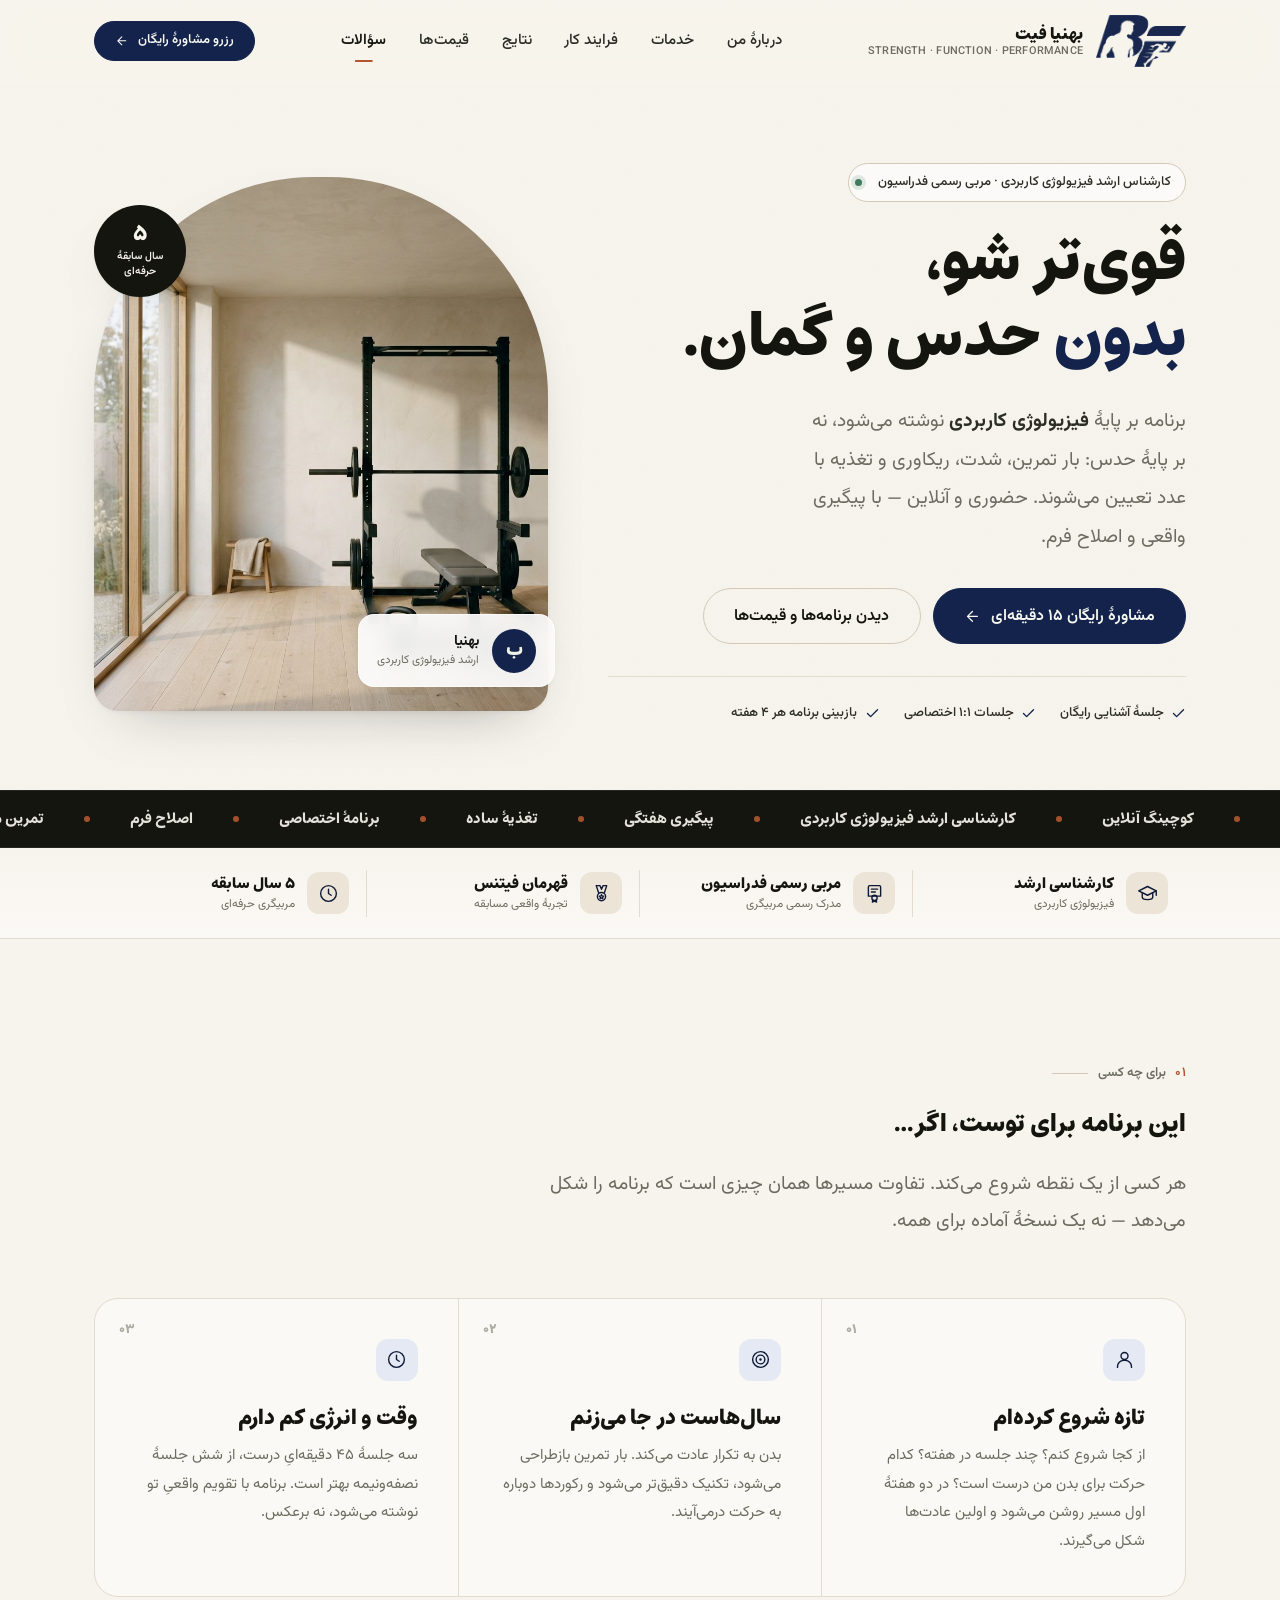
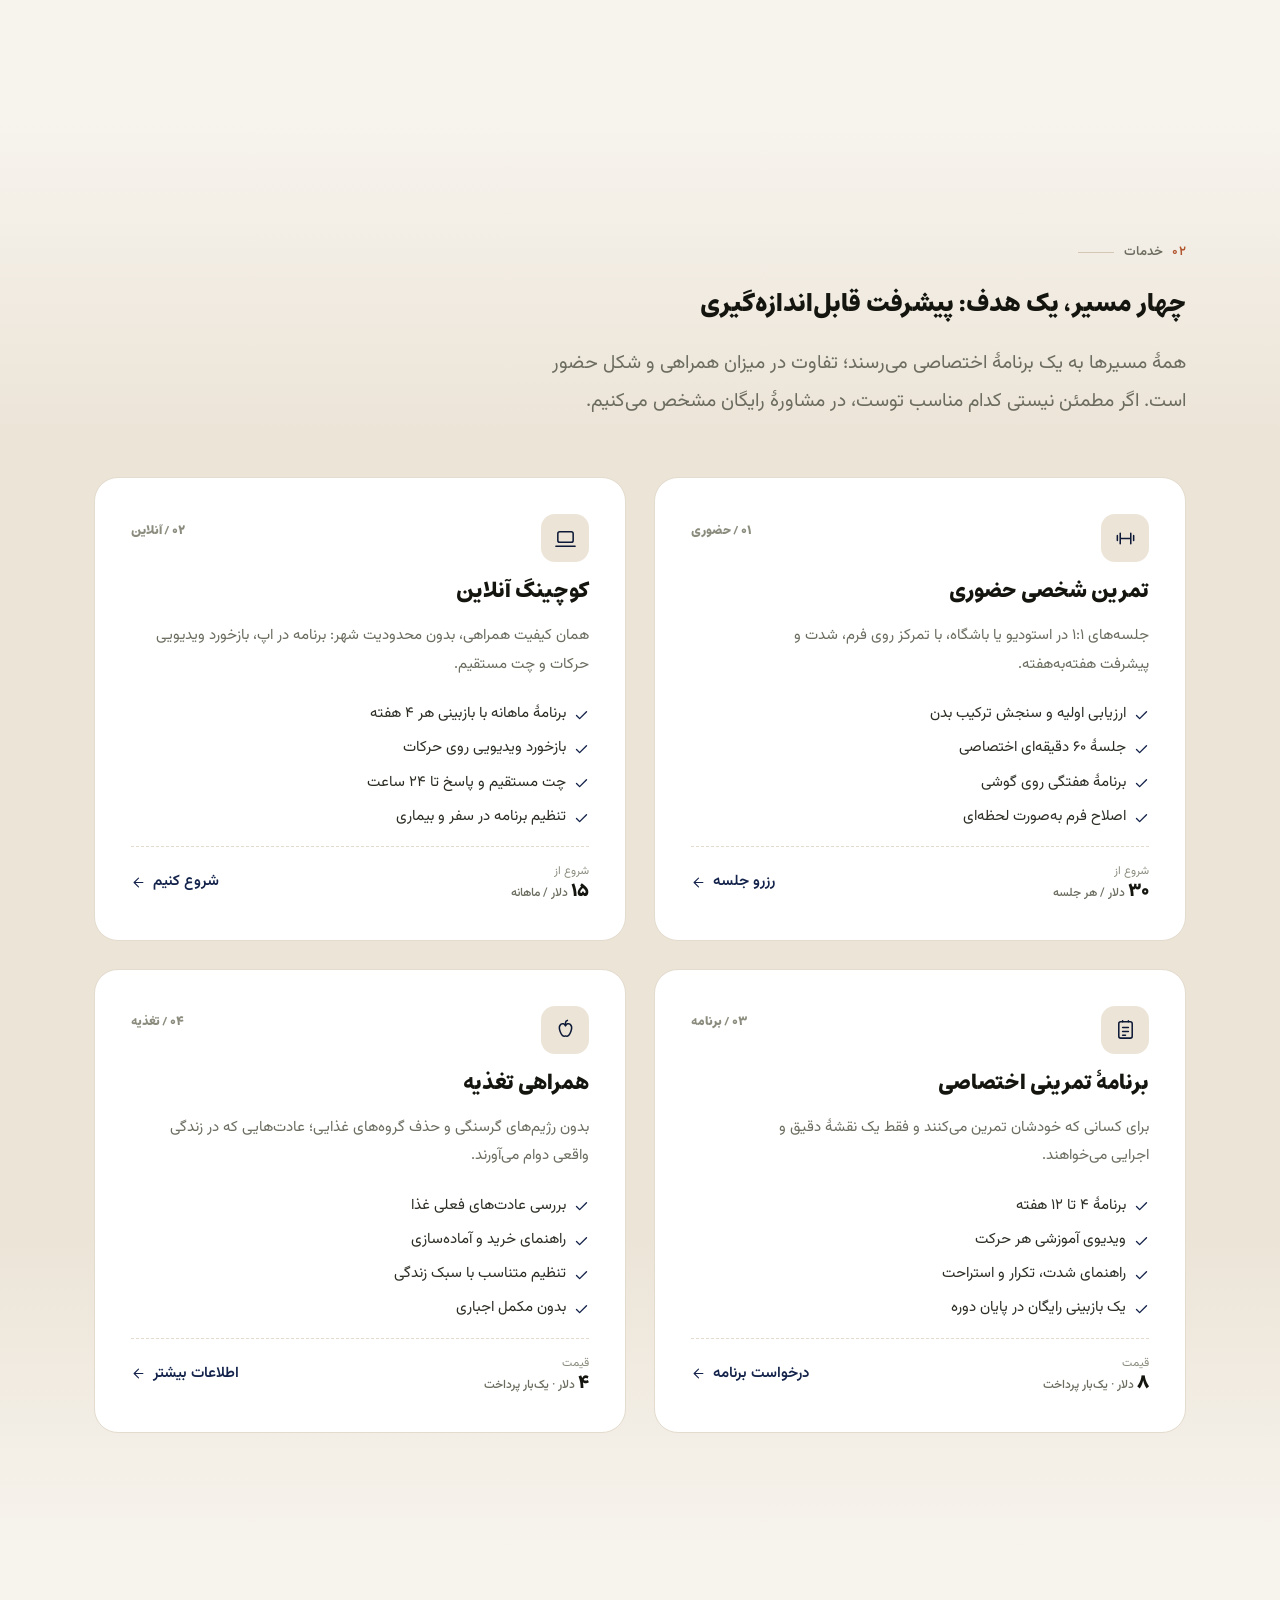
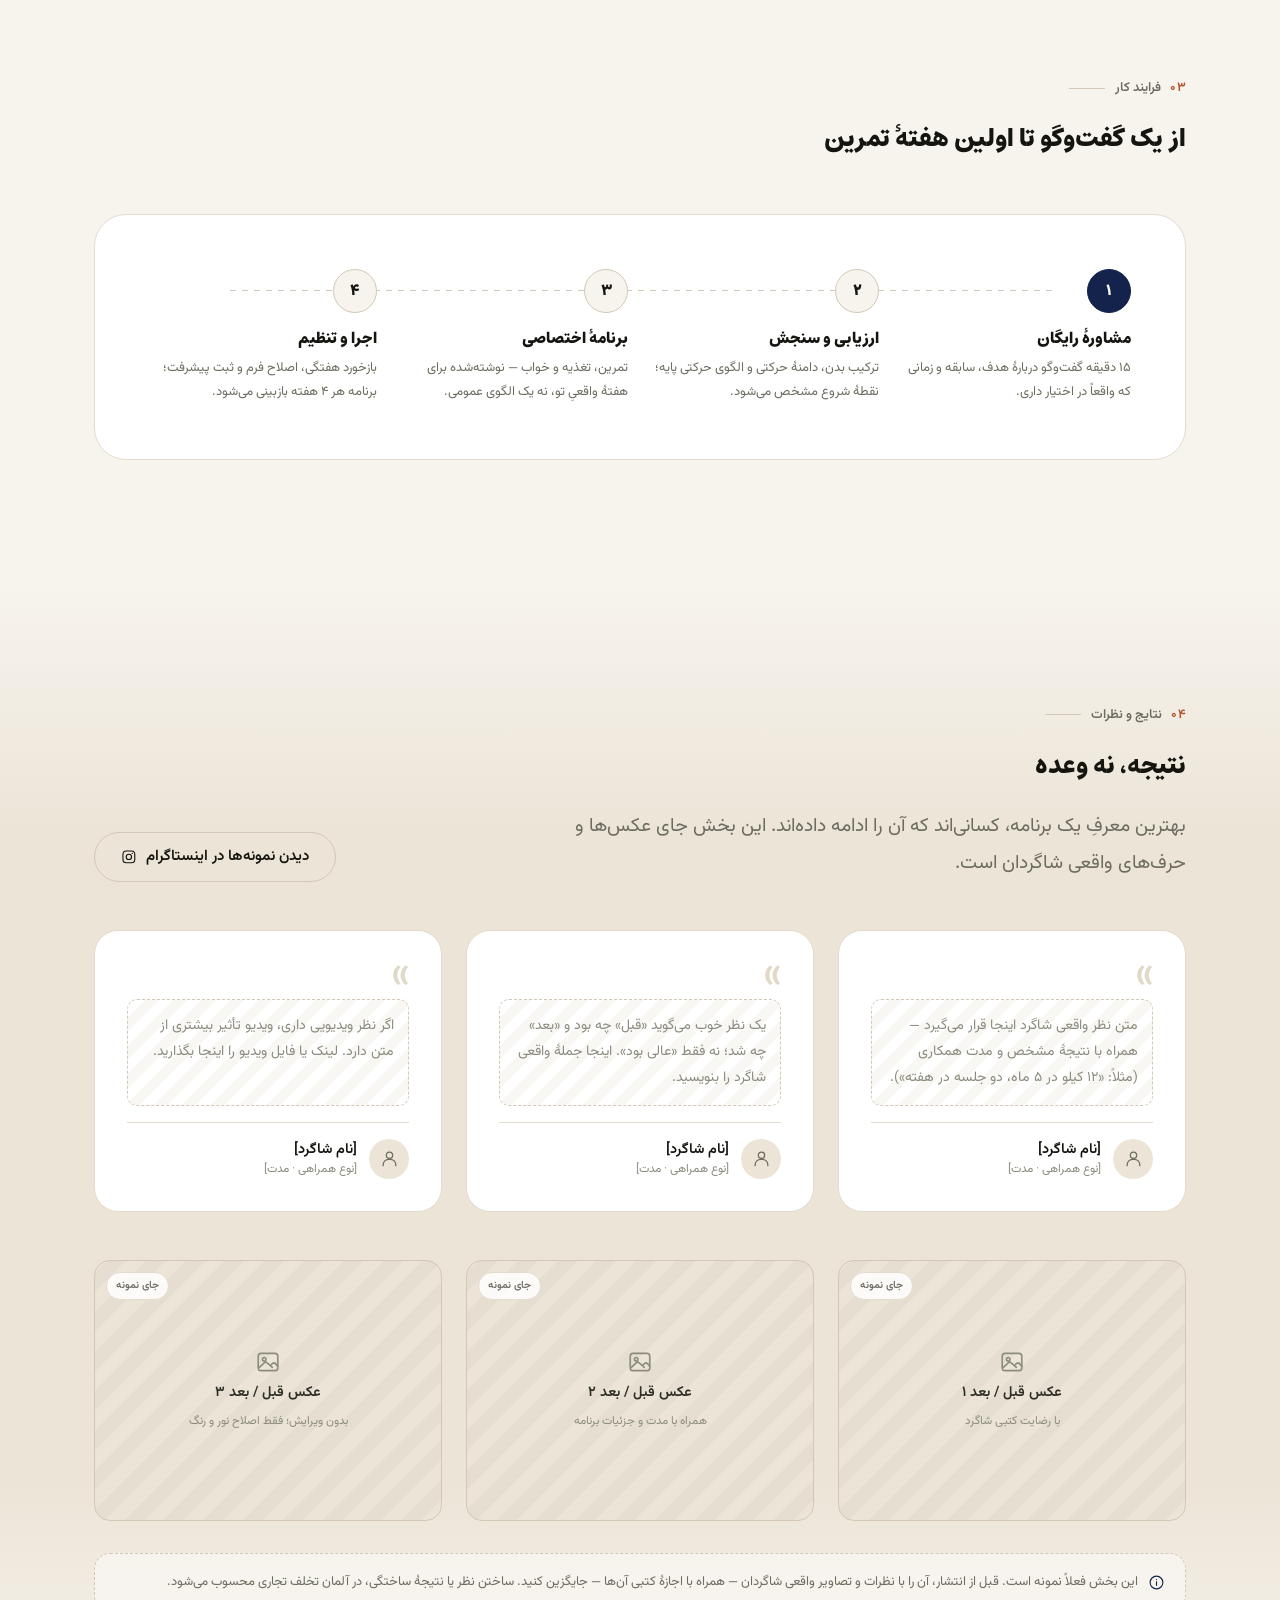
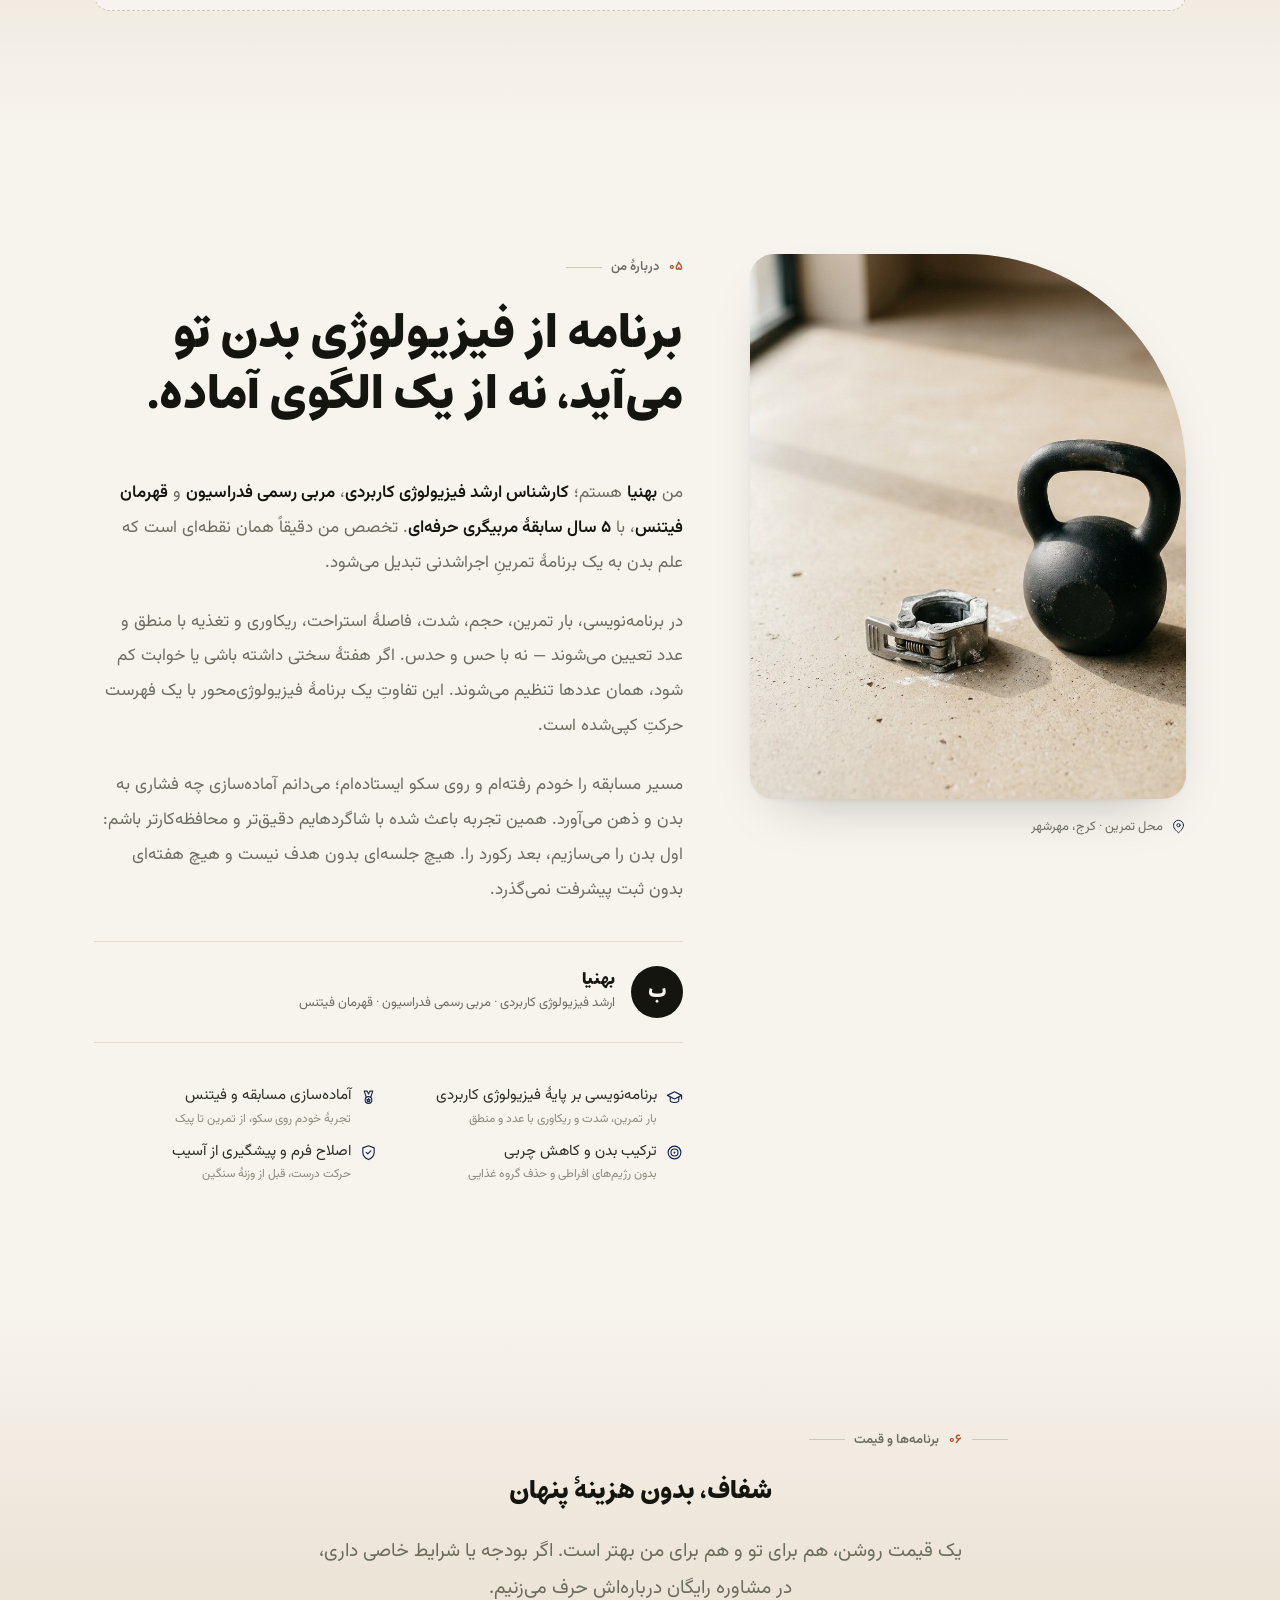
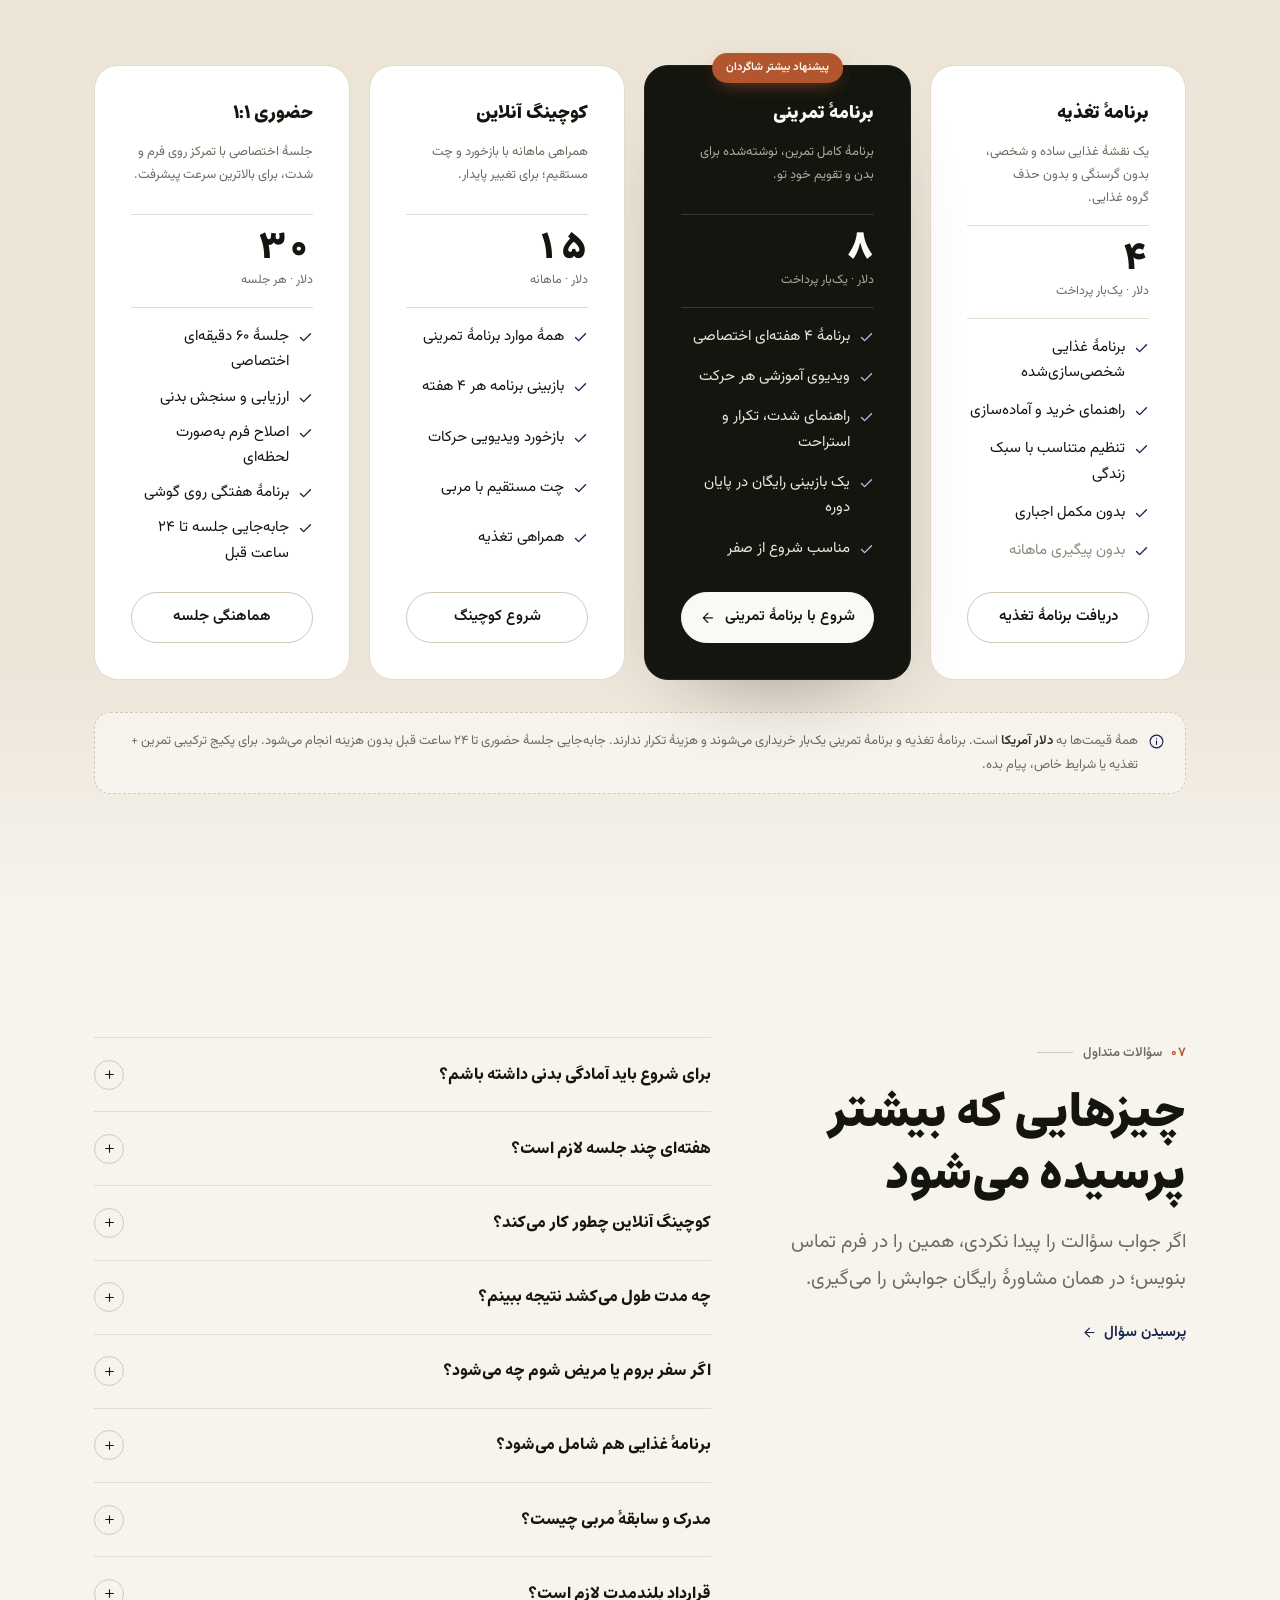
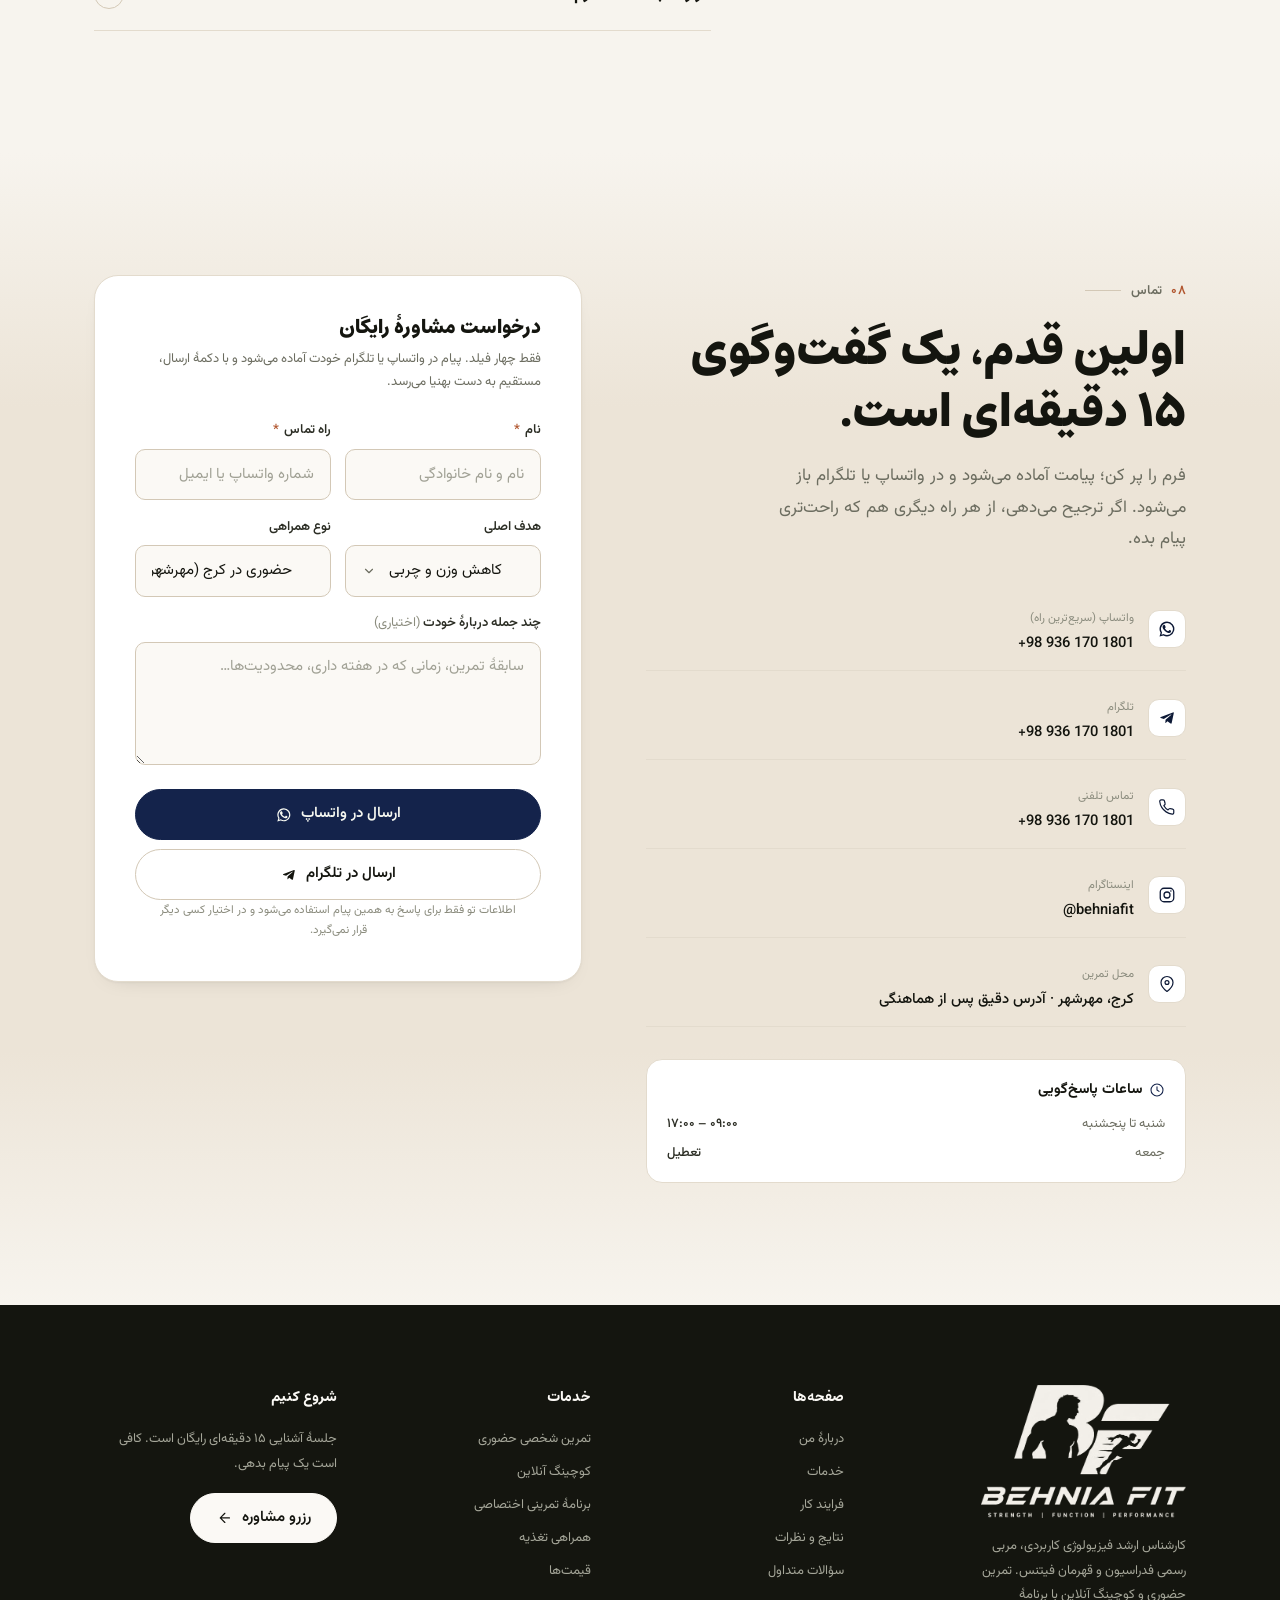
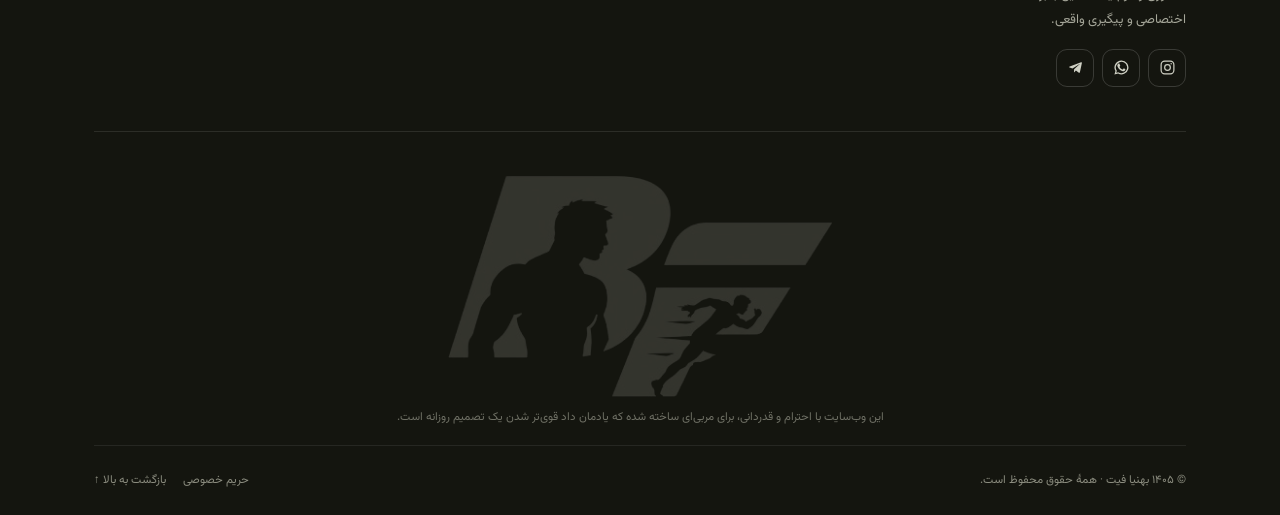
==== commit 1dc8d04e: "اطلاعات تماس واقعی: شماره ۰۹۳۶۱۷۰۱۸۰۱ (واتساپ/تلگرام/تلفن)، اینستاگرام behniafit، کرج مهرشهر و ساعت " ====
--- a/index.html
+++ b/index.html
@@ -93,7 +93,7 @@
     }
   </style>
 
-  <link rel="stylesheet" href="assets/css/style.css?v=7" />
+  <link rel="stylesheet" href="assets/css/style.css?v=8" />
   <!-- خودترمیم: اگر استایل اعمال نشده باشد (کش قدیمی یا خطای شبکه)،
        یک‌بار با پارامتر تازه دوباره بارگذاری می‌کند. -->
   <script>
@@ -143,16 +143,17 @@
         { "@type": "EducationalOccupationalCredential", "credentialCategory": "award", "name": "قهرمان فیتنس" }
       ]
     },
-    "areaServed": "Frankfurt am Main",
+    "areaServed": ["کرج", "مهرشهر", "ایران"],
     "address": {
       "@type": "PostalAddress",
-      "addressLocality": "Frankfurt am Main",
-      "addressCountry": "DE"
+      "addressLocality": "کرج",
+      "addressRegion": "البرز",
+      "addressCountry": "IR"
     },
     "priceRange": "$$",
     "url": "https://example.com/",
-    "sameAs": ["https://instagram.com/"],
-    "openingHours": "Mo-Sa 07:00-21:00"
+    "sameAs": ["https://www.instagram.com/behniafit/"],
+    "openingHours": "Sa-Th 09:00-17:00"
   }
   </script>
 </head>
@@ -174,6 +175,7 @@
     <symbol id="i-mail" viewBox="0 0 24 24" fill="none" stroke="currentColor" stroke-width="1.6" stroke-linecap="round" stroke-linejoin="round"><rect x="3" y="5" width="18" height="14" rx="2.5"/><path d="m3.5 7 8.5 6 8.5-6"/></symbol>
     <symbol id="i-phone" viewBox="0 0 24 24" fill="none" stroke="currentColor" stroke-width="1.6" stroke-linecap="round" stroke-linejoin="round"><path d="M21 16.9v2.6a1.9 1.9 0 0 1-2.1 1.9 18.6 18.6 0 0 1-8.1-2.9 18.3 18.3 0 0 1-5.6-5.6A18.6 18.6 0 0 1 2.3 4.7 1.9 1.9 0 0 1 4.2 2.6h2.6a1.9 1.9 0 0 1 1.9 1.6c.1 1 .4 1.9.7 2.8a1.9 1.9 0 0 1-.4 2L7.8 10.3a15 15 0 0 0 5.6 5.6l1.3-1.3a1.9 1.9 0 0 1 2-.4c.9.3 1.8.6 2.8.7a1.9 1.9 0 0 1 1.6 1.9Z"/></symbol>
     <symbol id="i-whatsapp" viewBox="0 0 24 24" fill="currentColor"><path d="M17.5 14.4c-.3-.2-1.8-.9-2-1-.3-.1-.5-.2-.7.1-.2.3-.8 1-.9 1.2-.2.2-.3.2-.6.1a8 8 0 0 1-2.4-1.5 9 9 0 0 1-1.6-2c-.2-.3 0-.5.1-.6l.5-.5.3-.5c.1-.2 0-.4 0-.5l-1-2.2c-.2-.6-.5-.5-.7-.5h-.6c-.2 0-.5.1-.8.4-.3.3-1 1-1 2.4s1 2.8 1.2 3c.1.2 1.9 3 4.7 4.2 2.3 1 2.8.8 3.3.8.5-.1 1.6-.7 1.9-1.3.2-.6.2-1.2.2-1.3-.1-.2-.2-.2-.4-.3Z"/><path d="M12 2a9.9 9.9 0 0 0-8.5 15L2 22l5.2-1.4A9.9 9.9 0 1 0 12 2Zm0 18a8 8 0 0 1-4.1-1.1l-.3-.2-3 .8.8-2.9-.2-.3A8 8 0 1 1 12 20Z"/></symbol>
+    <symbol id="i-telegram" viewBox="0 0 24 24" fill="currentColor"><path d="M9.78 18.65l.28-4.23 7.68-6.92c.34-.31-.07-.46-.52-.19L7.74 13.3 3.64 12c-.88-.25-.89-.86.2-1.3l15.97-6.16c.73-.33 1.43.18 1.15 1.3l-2.72 12.81c-.19.91-.74 1.13-1.5.71L12.6 16.3l-1.99 1.93c-.23.23-.42.42-.83.42z"/></symbol>
     <symbol id="i-instagram" viewBox="0 0 24 24" fill="none" stroke="currentColor" stroke-width="1.7" stroke-linecap="round" stroke-linejoin="round"><rect x="3" y="3" width="18" height="18" rx="5"/><circle cx="12" cy="12" r="4"/><circle cx="17.2" cy="6.8" r="1" fill="currentColor" stroke="none"/></symbol>
     <symbol id="i-image" viewBox="0 0 24 24" fill="none" stroke="currentColor" stroke-width="1.5" stroke-linecap="round" stroke-linejoin="round"><rect x="3" y="4" width="18" height="16" rx="2.5"/><circle cx="8.5" cy="9.5" r="1.6"/><path d="m4 17 4.5-4.2a2 2 0 0 1 2.7 0L16 17M14.5 15l1.6-1.5a2 2 0 0 1 2.7 0L21 15.8"/></symbol>
     <symbol id="i-grad" viewBox="0 0 24 24" fill="none" stroke="currentColor" stroke-width="1.6" stroke-linecap="round" stroke-linejoin="round"><path d="M22 9 12 4 2 9l10 5 10-5Z"/><path d="M6 11.6V16c0 1.65 2.7 3 6 3s6-1.35 6-3v-4.4M22 9v5"/></symbol>
@@ -301,7 +303,7 @@
         <span class="ticker__item">برنامهٔ اختصاصی</span>
         <span class="ticker__item">تغذیهٔ ساده</span>
         <span class="ticker__item">پیگیری هفتگی</span>
-        <span class="ticker__item">حضوری در فرانکفورت</span>
+        <span class="ticker__item">حضوری در کرج · مهرشهر</span>
         <span class="ticker__item">کوچینگ آنلاین</span>
         <span class="ticker__item">فیزیولوژی کاربردی</span>
         <span class="ticker__item">قهرمان فیتنس</span>
@@ -650,7 +652,7 @@
             </div>
             <p class="about__caption">
               <svg aria-hidden="true"><use href="#i-pin"></use></svg>
-              استودیوی کار · فرانکفورت
+              محل تمرین · کرج، مهرشهر
             </p>
           </div>
 
@@ -949,37 +951,44 @@
           <p class="eyebrow"><span class="num">۰۸</span> تماس</p>
           <h2 style="margin-top:1rem">اولین قدم، یک گفت‌وگوی ۱۵ دقیقه‌ای است.</h2>
           <p class="contact__lead">
-            فرم را پر کن؛ پیامت آماده می‌شود و مستقیم در واتساپ باز می‌شود. اگر
-            ترجیح می‌دهی، از هر راه دیگری که راحت‌تری پیام بده.
+            فرم را پر کن؛ پیامت آماده می‌شود و در واتساپ یا تلگرام باز می‌شود.
+            اگر ترجیح می‌دهی، از هر راه دیگری هم که راحت‌تری پیام بده.
           </p>
 
           <div class="contact__list">
-            <a class="contact__row" href="https://wa.me/490000000000" target="_blank" rel="noopener">
+            <a class="contact__row" href="https://wa.me/989361701801" target="_blank" rel="noopener">
               <span class="ci" aria-hidden="true"><svg><use href="#i-whatsapp"></use></svg></span>
               <span>
                 <span class="label">واتساپ (سریع‌ترین راه)</span>
-                <span class="value" style="display:block">+49 000 000 0000</span>
+                <span class="value" style="display:block">+98 936 170 1801</span>
               </span>
             </a>
-            <a class="contact__row" href="mailto:hallo@behnia-fit.de">
-              <span class="ci" aria-hidden="true"><svg><use href="#i-mail"></use></svg></span>
+            <a class="contact__row" href="https://t.me/+989361701801" target="_blank" rel="noopener">
+              <span class="ci" aria-hidden="true"><svg><use href="#i-telegram"></use></svg></span>
               <span>
-                <span class="label">ایمیل</span>
-                <span class="value" style="display:block">hallo@behnia-fit.de</span>
+                <span class="label">تلگرام</span>
+                <span class="value" style="display:block">+98 936 170 1801</span>
               </span>
             </a>
-            <a class="contact__row" href="https://instagram.com/" target="_blank" rel="noopener">
+            <a class="contact__row" href="tel:+989361701801">
+              <span class="ci" aria-hidden="true"><svg><use href="#i-phone"></use></svg></span>
+              <span>
+                <span class="label">تماس تلفنی</span>
+                <span class="value" style="display:block">+98 936 170 1801</span>
+              </span>
+            </a>
+            <a class="contact__row" href="https://www.instagram.com/behniafit/" target="_blank" rel="noopener">
               <span class="ci" aria-hidden="true"><svg><use href="#i-instagram"></use></svg></span>
               <span>
                 <span class="label">اینستاگرام</span>
-                <span class="value" style="display:block">@behnia.fit</span>
+                <span class="value" style="display:block" dir="ltr">@behniafit</span>
               </span>
             </a>
-            <a class="contact__row" href="https://maps.google.com/?q=Frankfurt+am+Main" target="_blank" rel="noopener">
+            <a class="contact__row" href="https://maps.google.com/?q=Mehrshahr,+Karaj,+Iran" target="_blank" rel="noopener">
               <span class="ci" aria-hidden="true"><svg><use href="#i-pin"></use></svg></span>
               <span>
                 <span class="label">محل تمرین</span>
-                <span class="value is-rtl" style="display:block">فرانکفورت آم ماین · آدرس دقیق پس از هماهنگی</span>
+                <span class="value is-rtl" style="display:block">کرج، مهرشهر · آدرس دقیق پس از هماهنگی</span>
               </span>
             </a>
           </div>
@@ -987,9 +996,8 @@
           <div class="hours">
             <p class="hours__title"><svg aria-hidden="true"><use href="#i-clock"></use></svg> ساعات پاسخ‌گویی</p>
             <ul>
-              <li><span>دوشنبه تا جمعه</span><span>۰۷:۰۰ – ۲۱:۰۰</span></li>
-              <li><span>شنبه</span><span>۰۹:۰۰ – ۱۵:۰۰</span></li>
-              <li><span>یکشنبه</span><span>تعطیل</span></li>
+              <li><span>شنبه تا پنجشنبه</span><span>۰۹:۰۰ – ۱۷:۰۰</span></li>
+              <li><span>جمعه</span><span>تعطیل</span></li>
             </ul>
           </div>
         </div>
@@ -997,8 +1005,8 @@
         <div class="form-card" data-reveal="fade">
           <h3 class="form-card__title">درخواست مشاورهٔ رایگان</h3>
           <p class="form-card__sub">
-            فقط چهار فیلد. بعد از ارسال، پیام آماده در واتساپ باز می‌شود و خودت
-            دکمهٔ ارسال را می‌زنی.
+            فقط چهار فیلد. پیام در واتساپ یا تلگرام خودت آماده می‌شود و با
+            دکمهٔ ارسال، مستقیم به دست بهنیا می‌رسد.
           </p>
 
           <form id="contactForm" novalidate>
@@ -1024,7 +1032,7 @@
               <div class="field">
                 <label for="f-format">نوع همراهی</label>
                 <select id="f-format" name="format">
-                  <option value="حضوری در فرانکفورت">حضوری در فرانکفورت</option>
+                  <option value="حضوری در کرج (مهرشهر)">حضوری در کرج (مهرشهر)</option>
                   <option value="کوچینگ آنلاین">کوچینگ آنلاین</option>
                   <option value="برنامهٔ تمرینی اختصاصی">برنامهٔ تمرینی اختصاصی</option>
                   <option value="همراهی تغذیه">همراهی تغذیه</option>
@@ -1042,8 +1050,9 @@
                 ارسال در واتساپ
                 <svg aria-hidden="true"><use href="#i-whatsapp"></use></svg>
               </button>
-              <button class="btn btn--ghost btn--full" type="button" id="emailBtn">
-                ترجیح می‌دهم ایمیل بزنم
+              <button class="btn btn--ghost btn--full" type="button" id="telegramBtn">
+                ارسال در تلگرام
+                <svg aria-hidden="true"><use href="#i-telegram"></use></svg>
               </button>
             </div>
 
@@ -1073,14 +1082,14 @@
             تمرین حضوری و کوچینگ آنلاین با برنامهٔ اختصاصی و پیگیری واقعی.
           </p>
           <div class="socials">
-            <a href="https://instagram.com/" target="_blank" rel="noopener" aria-label="اینستاگرام">
+            <a href="https://www.instagram.com/behniafit/" target="_blank" rel="noopener" aria-label="اینستاگرام">
               <svg aria-hidden="true"><use href="#i-instagram"></use></svg>
             </a>
-            <a href="https://wa.me/490000000000" target="_blank" rel="noopener" aria-label="واتساپ">
+            <a href="https://wa.me/989361701801" target="_blank" rel="noopener" aria-label="واتساپ">
               <svg aria-hidden="true"><use href="#i-whatsapp"></use></svg>
             </a>
-            <a href="mailto:hallo@behnia-fit.de" aria-label="ایمیل">
-              <svg aria-hidden="true"><use href="#i-mail"></use></svg>
+            <a href="https://t.me/+989361701801" target="_blank" rel="noopener" aria-label="تلگرام">
+              <svg aria-hidden="true"><use href="#i-telegram"></use></svg>
             </a>
           </div>
         </div>
@@ -1131,8 +1140,7 @@
       <div class="footer__bottom">
         <span>© <span id="year">۱۴۰۴</span> بهنیا فیت · همهٔ حقوق محفوظ است.</span>
         <div class="footer__legal">
-          <a href="impressum.html">Impressum</a>
-          <a href="datenschutz.html">Datenschutz</a>
+          <a href="privacy.html">حریم خصوصی</a>
           <a href="#hero">بازگشت به بالا ↑</a>
         </div>
       </div>
@@ -1145,7 +1153,7 @@
       مشاورهٔ رایگان
       <svg aria-hidden="true"><use href="#i-arrow"></use></svg>
     </a>
-    <a class="btn btn--ghost btn--icon" href="https://wa.me/490000000000" target="_blank" rel="noopener" aria-label="پیام در واتساپ">
+    <a class="btn btn--ghost btn--icon" href="https://wa.me/989361701801" target="_blank" rel="noopener" aria-label="پیام در واتساپ">
       <svg aria-hidden="true"><use href="#i-whatsapp"></use></svg>
     </a>
   </div>
@@ -1154,6 +1162,6 @@
     <svg aria-hidden="true"><use href="#i-up"></use></svg>
   </button>
 
-  <script src="assets/js/main.js?v=7" defer></script>
+  <script src="assets/js/main.js?v=8" defer></script>
 </body>
 </html>
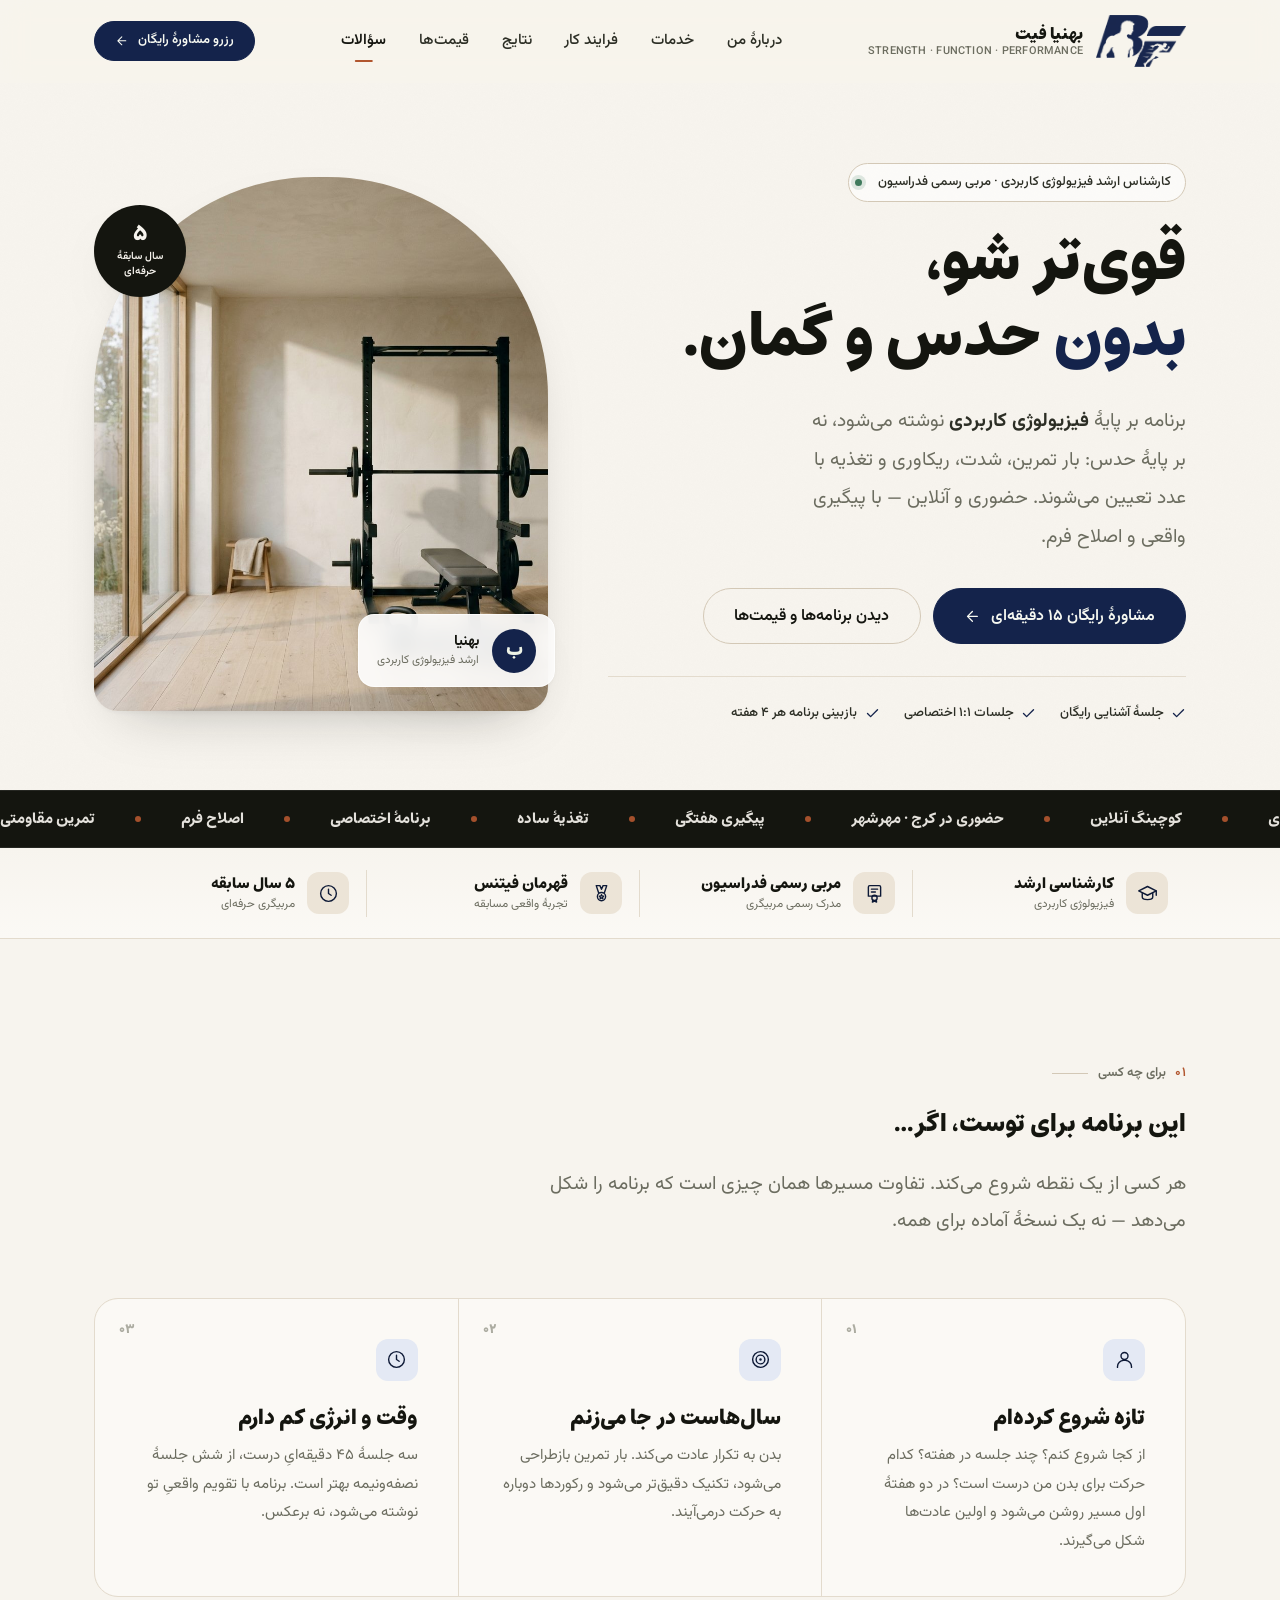
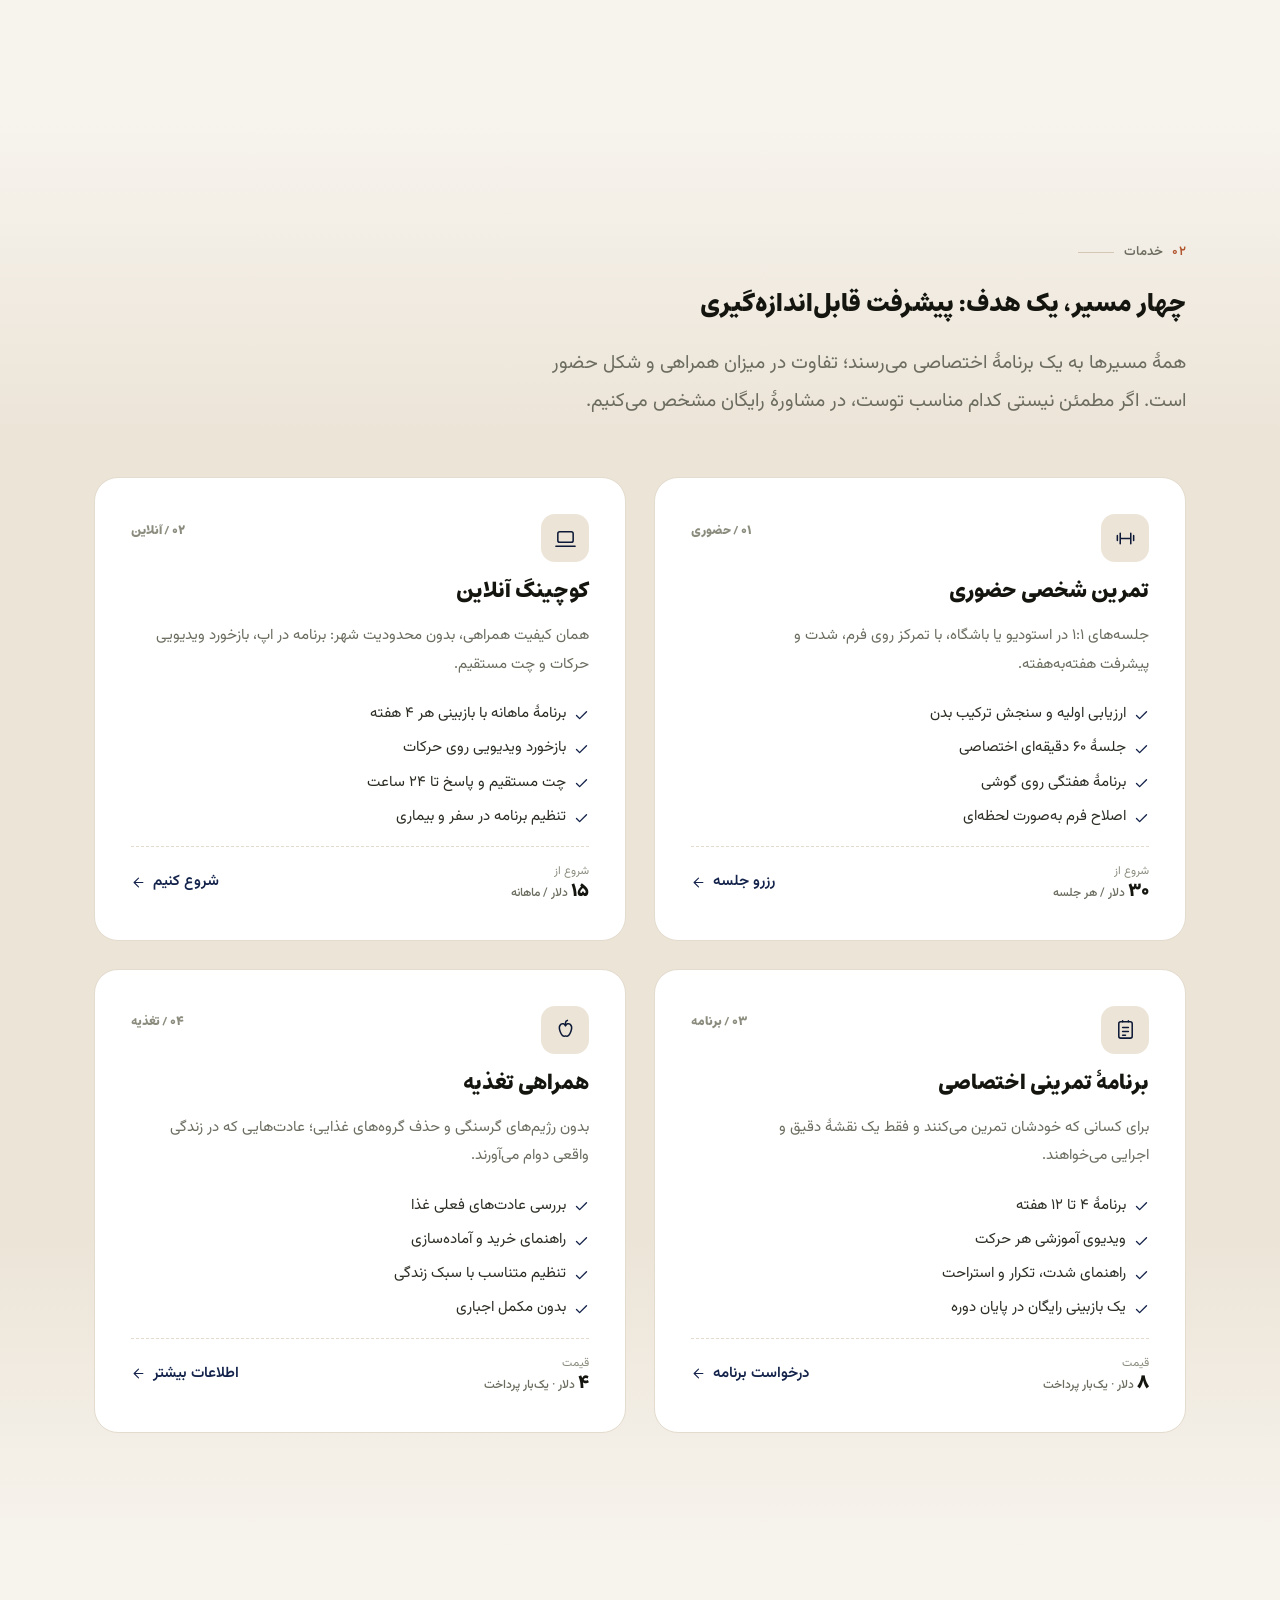
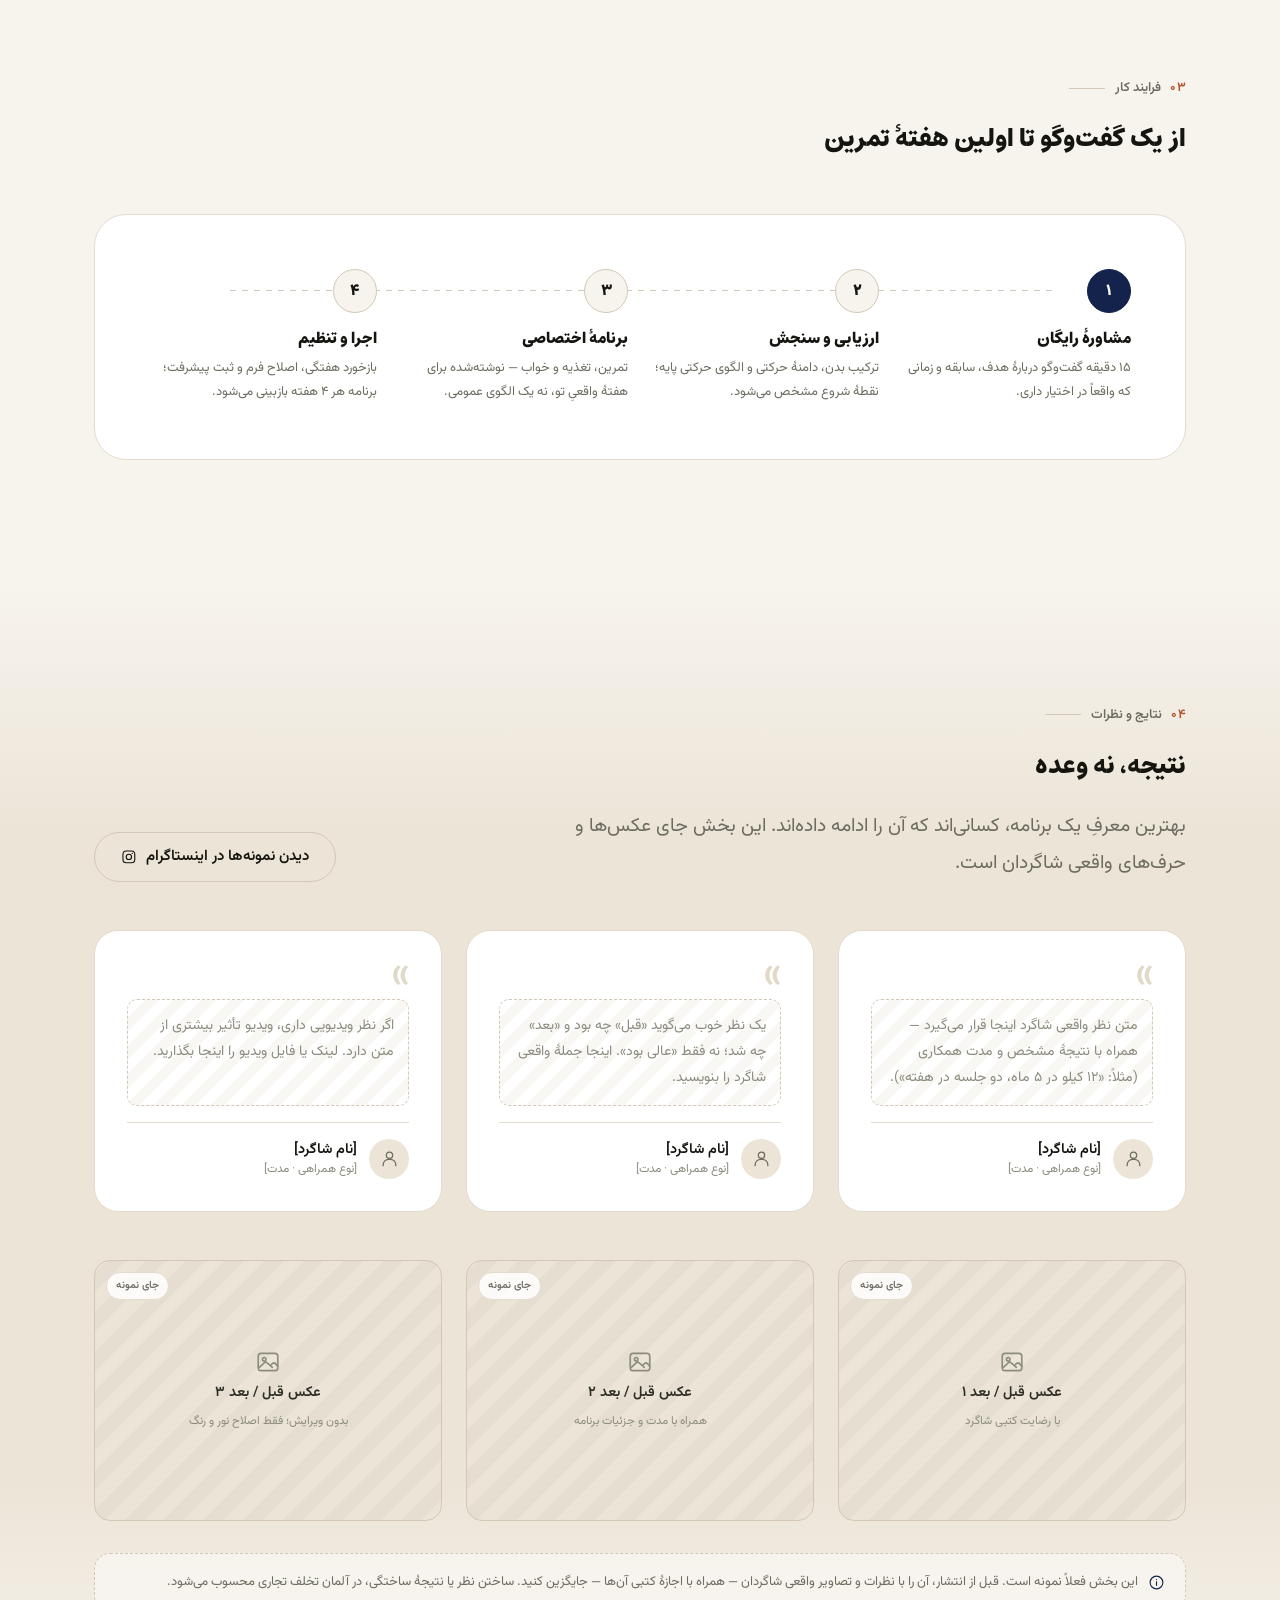
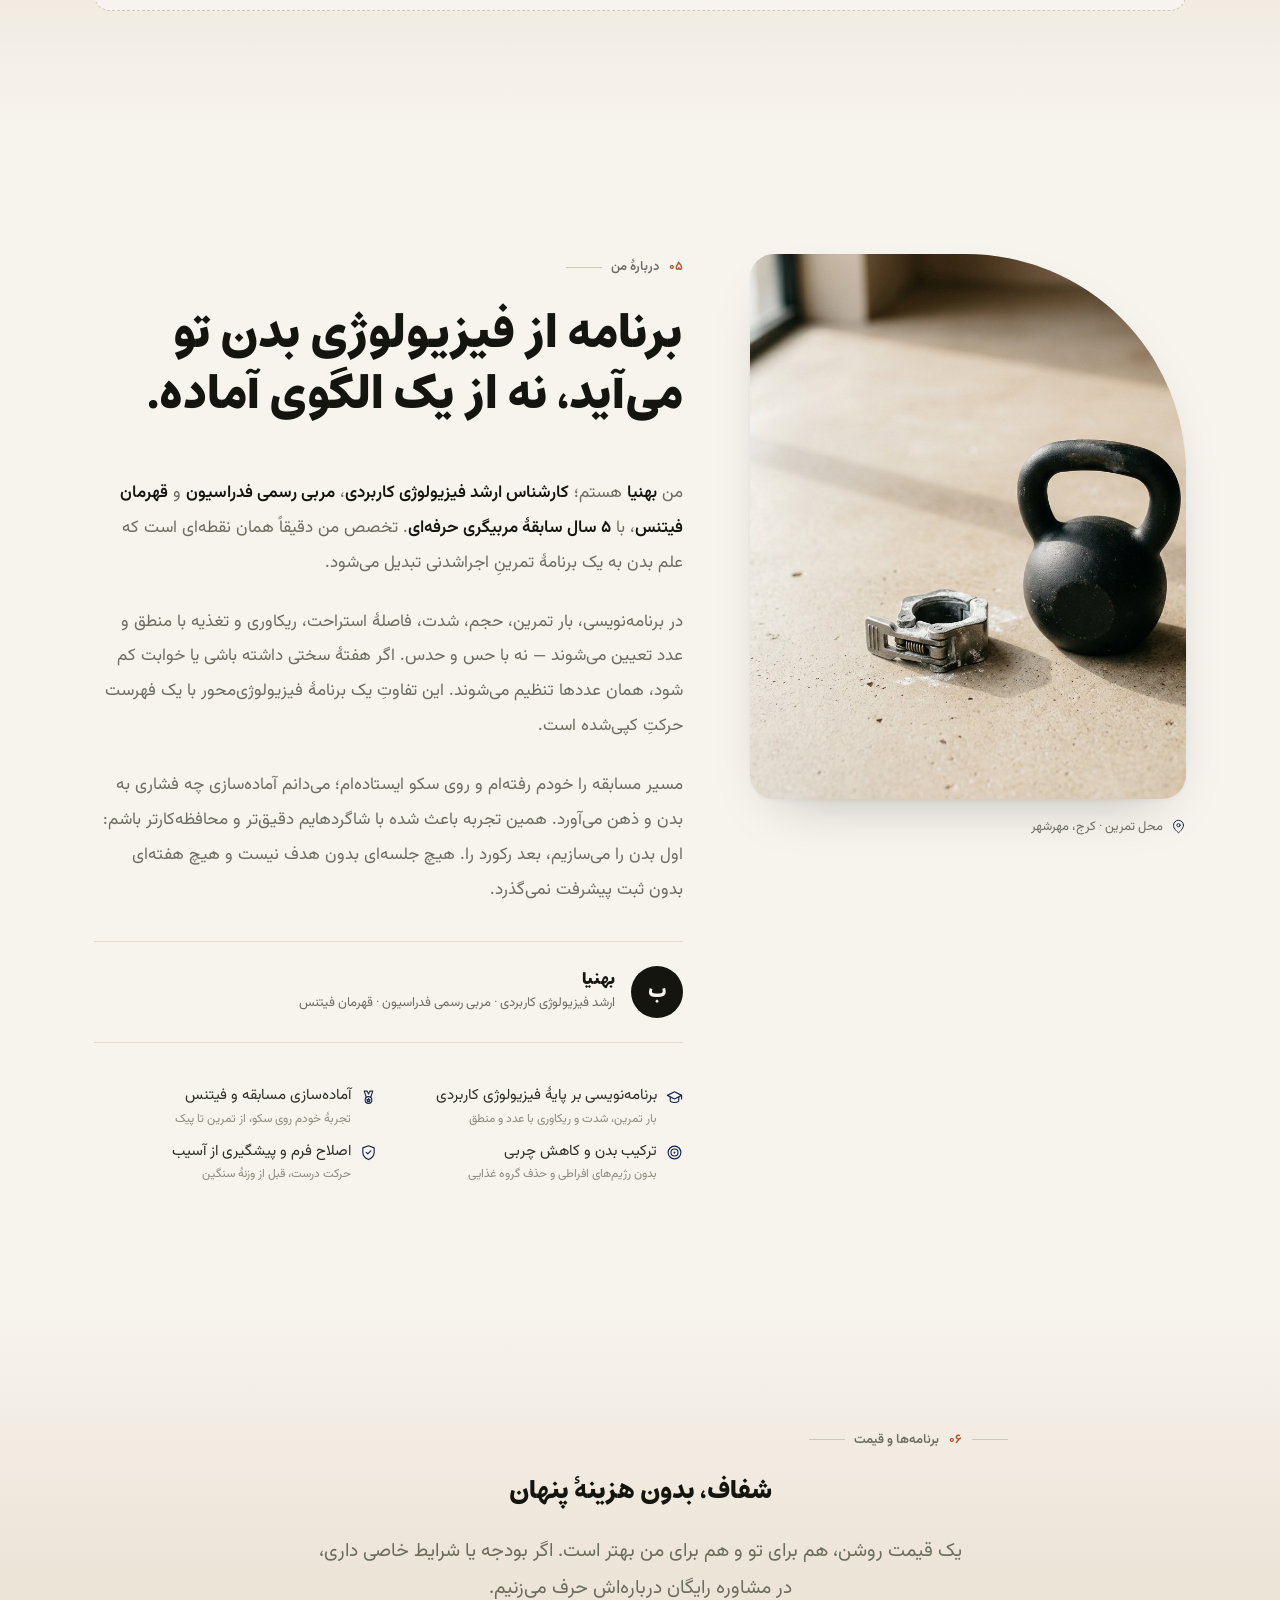
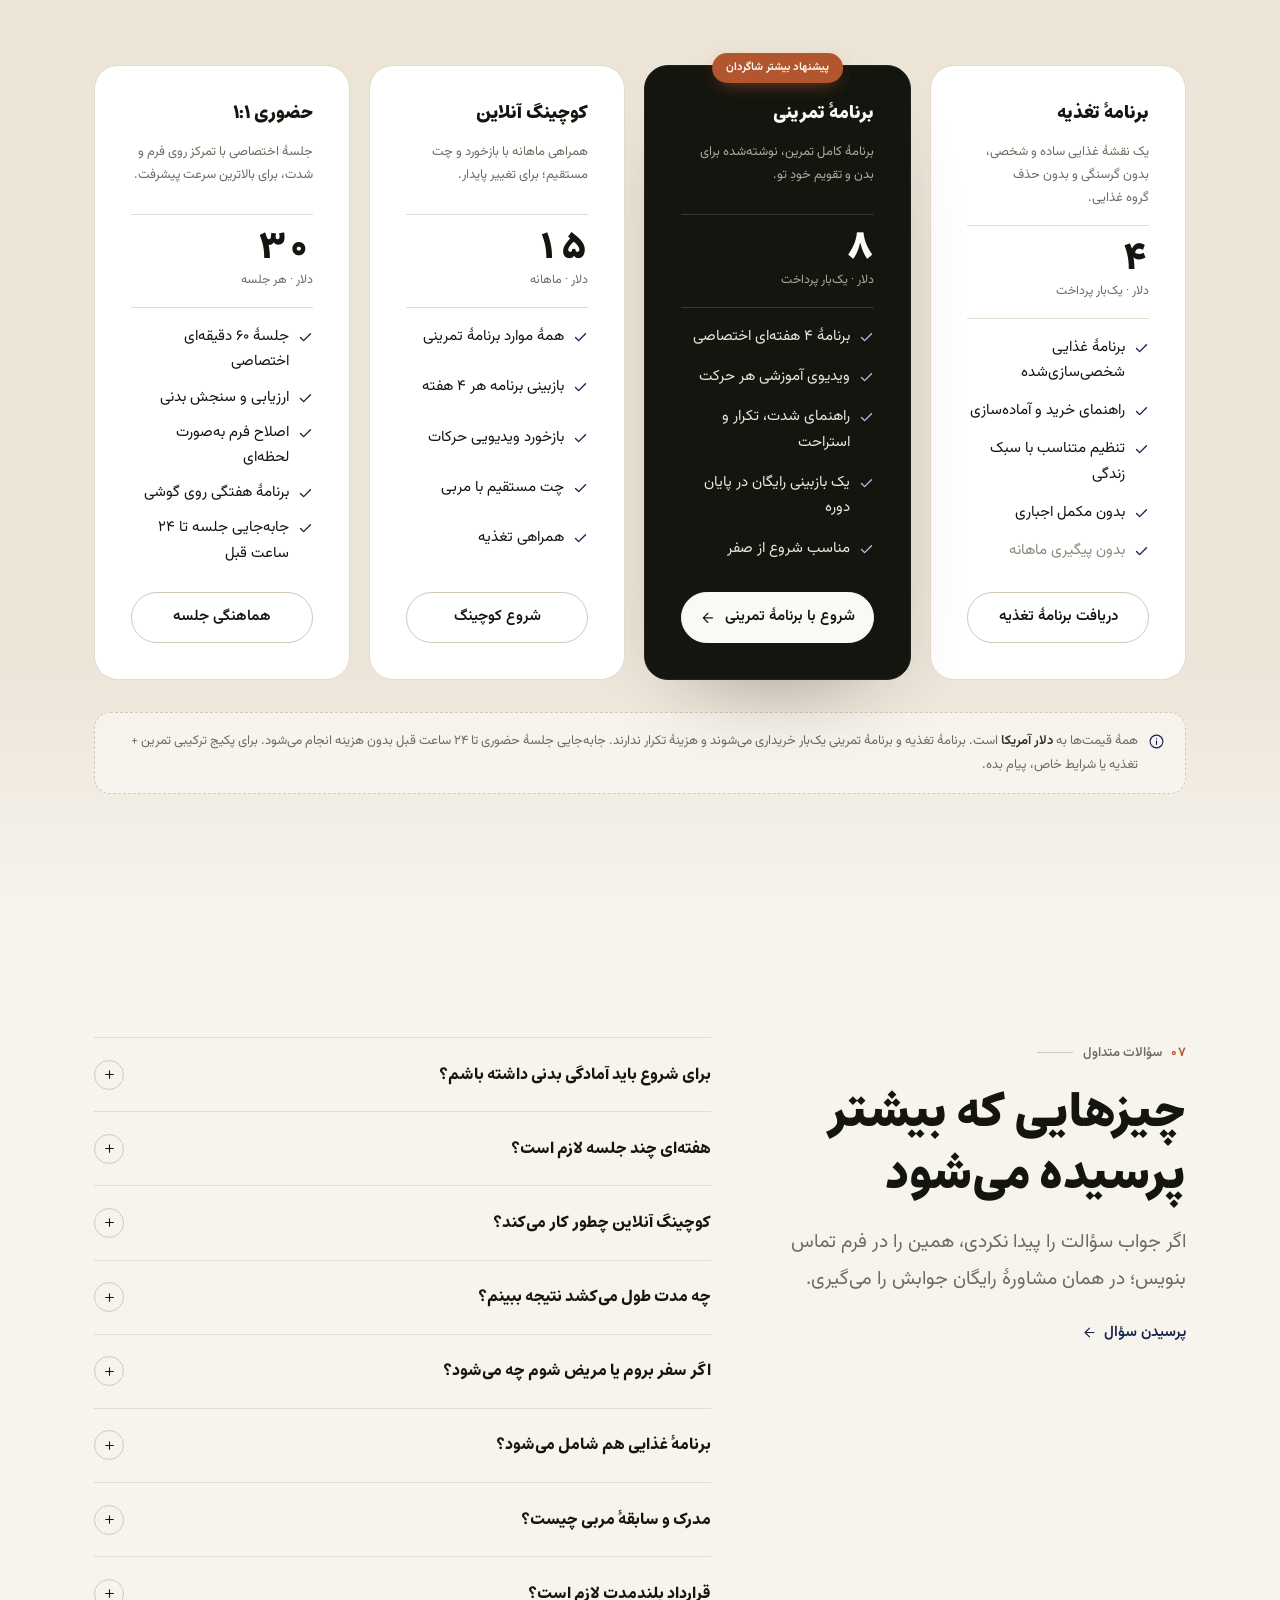
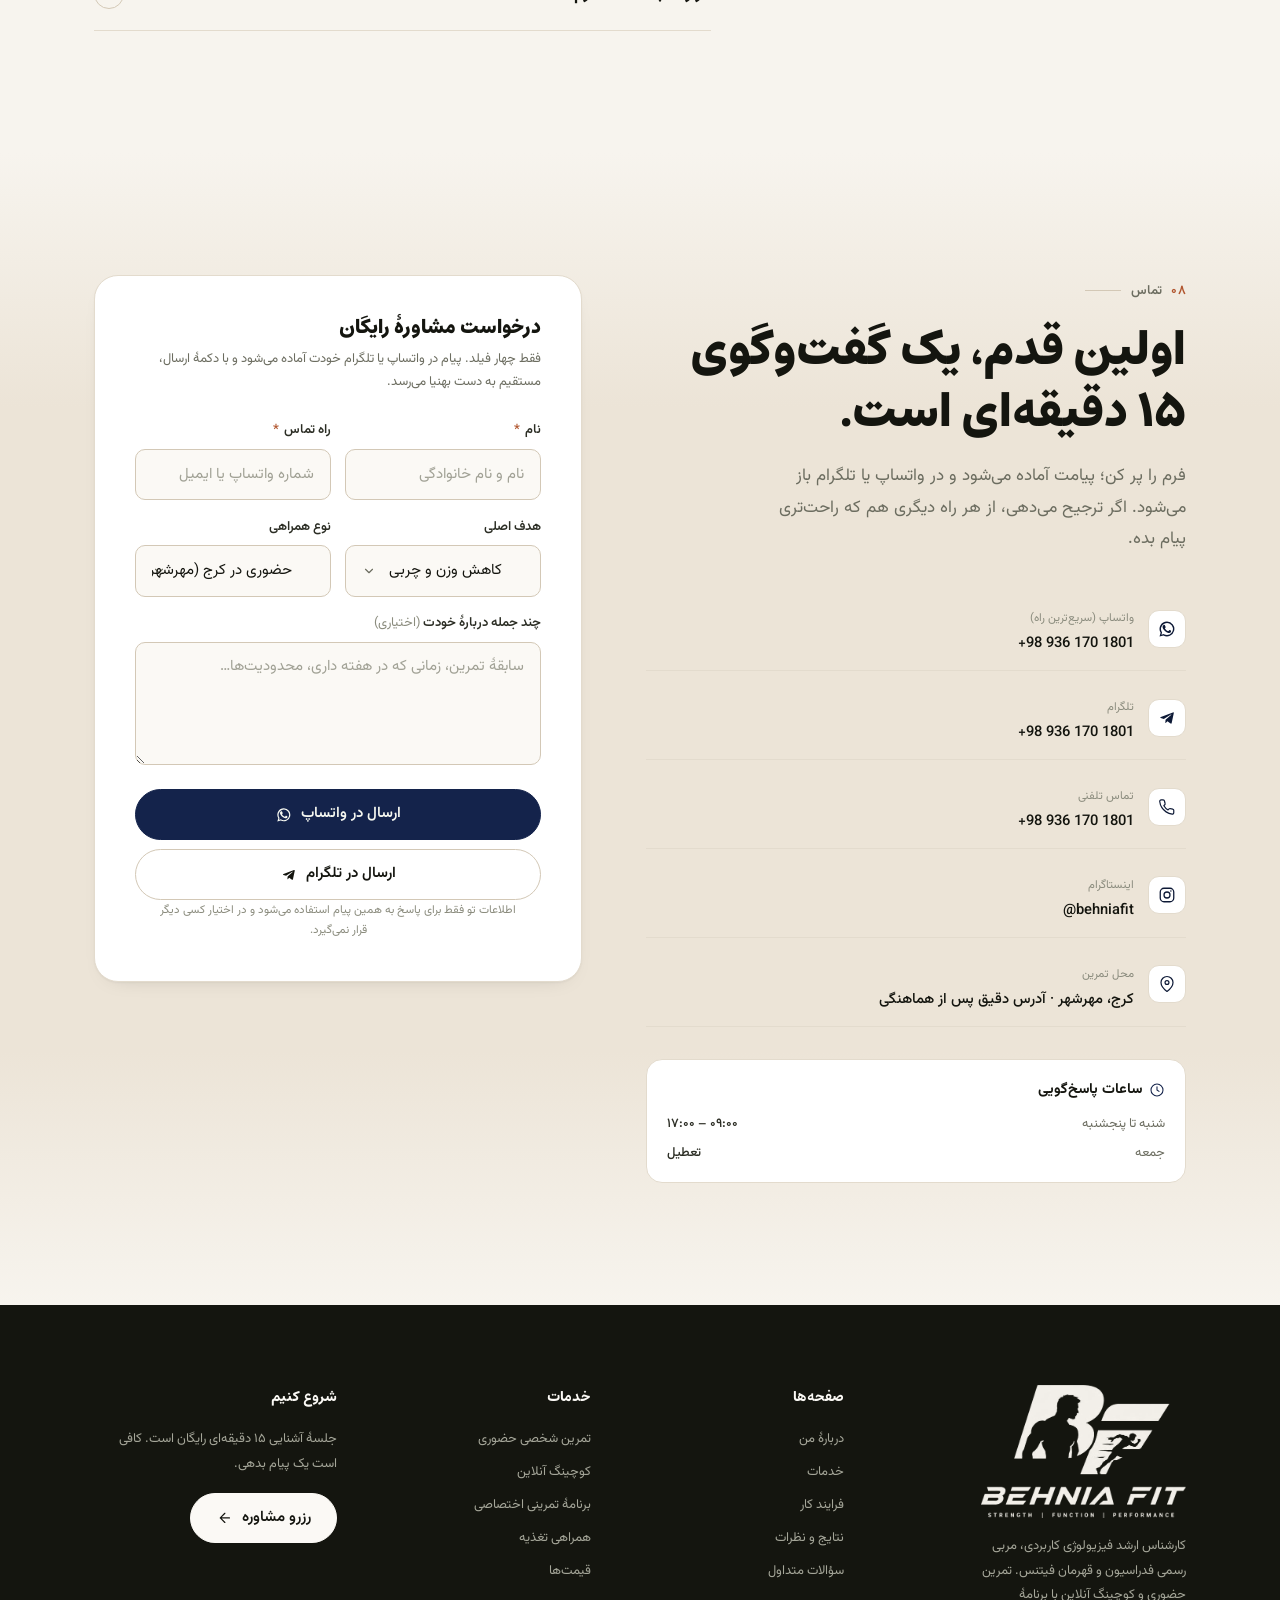
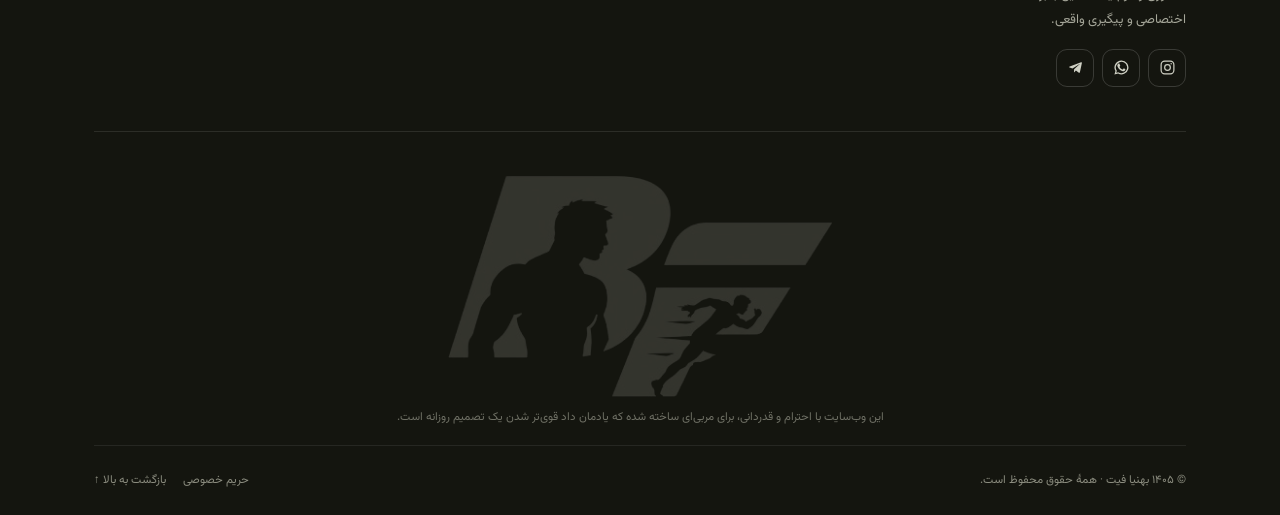
==== commit 00854efa: "رفع خالی ماندن نوار متحرک: direction ltr، گروه‌های یکسان و پوشش عرض صفحه - علت اصلی: در صفحه RTL فلک" ====
--- a/index.html
+++ b/index.html
@@ -93,7 +93,7 @@
     }
   </style>
 
-  <link rel="stylesheet" href="assets/css/style.css?v=8" />
+  <link rel="stylesheet" href="assets/css/style.css?v=9" />
   <!-- خودترمیم: اگر استایل اعمال نشده باشد (کش قدیمی یا خطای شبکه)،
        یک‌بار با پارامتر تازه دوباره بارگذاری می‌کند. -->
   <script>
@@ -298,22 +298,30 @@
     <!-- ===== نوار متحرک ===== -->
     <div class="ticker" aria-hidden="true">
       <div class="ticker__track">
-        <span class="ticker__item">تمرین مقاومتی</span>
-        <span class="ticker__item">اصلاح فرم</span>
-        <span class="ticker__item">برنامهٔ اختصاصی</span>
-        <span class="ticker__item">تغذیهٔ ساده</span>
-        <span class="ticker__item">پیگیری هفتگی</span>
-        <span class="ticker__item">حضوری در کرج · مهرشهر</span>
-        <span class="ticker__item">کوچینگ آنلاین</span>
-        <span class="ticker__item">فیزیولوژی کاربردی</span>
-        <span class="ticker__item">قهرمان فیتنس</span>
-        <span class="ticker__item">تمرین مقاومتی</span>
-        <span class="ticker__item">اصلاح فرم</span>
-        <span class="ticker__item">برنامهٔ اختصاصی</span>
-        <span class="ticker__item">تغذیهٔ ساده</span>
-        <span class="ticker__item">پیگیری هفتگی</span>
-        <span class="ticker__item">کارشناسی ارشد فیزیولوژی کاربردی</span>
-        <span class="ticker__item">کوچینگ آنلاین</span>
+        <div class="ticker__group">
+          <span class="ticker__item">تمرین مقاومتی</span>
+          <span class="ticker__item">اصلاح فرم</span>
+          <span class="ticker__item">برنامهٔ اختصاصی</span>
+          <span class="ticker__item">تغذیهٔ ساده</span>
+          <span class="ticker__item">پیگیری هفتگی</span>
+          <span class="ticker__item">حضوری در کرج · مهرشهر</span>
+          <span class="ticker__item">کوچینگ آنلاین</span>
+          <span class="ticker__item">کارشناسی ارشد فیزیولوژی کاربردی</span>
+          <span class="ticker__item">قهرمان فیتنس</span>
+        </div>
+        <!-- یک نسخهٔ ایستا هم می‌گذاریم تا بدون جاوااسکریپت هم حلقه بی‌پرش باشد.
+             جاوااسکریپت این را حذف و بر اساس عرض واقعی صفحه بازسازی می‌کند. -->
+        <div class="ticker__group" aria-hidden="true">
+          <span class="ticker__item">تمرین مقاومتی</span>
+          <span class="ticker__item">اصلاح فرم</span>
+          <span class="ticker__item">برنامهٔ اختصاصی</span>
+          <span class="ticker__item">تغذیهٔ ساده</span>
+          <span class="ticker__item">پیگیری هفتگی</span>
+          <span class="ticker__item">حضوری در کرج · مهرشهر</span>
+          <span class="ticker__item">کوچینگ آنلاین</span>
+          <span class="ticker__item">کارشناسی ارشد فیزیولوژی کاربردی</span>
+          <span class="ticker__item">قهرمان فیتنس</span>
+        </div>
       </div>
     </div>
 
@@ -1162,6 +1170,6 @@
     <svg aria-hidden="true"><use href="#i-up"></use></svg>
   </button>
 
-  <script src="assets/js/main.js?v=8" defer></script>
+  <script src="assets/js/main.js?v=9" defer></script>
 </body>
 </html>
--- a/assets/css/style.css
+++ b/assets/css/style.css
@@ -929,16 +929,27 @@
   display: flex;
   align-items: center;
   border-block: 1px solid rgba(255, 255, 255, 0.08);
+  /* حیاتی: در صفحهٔ RTL، فلکس محتوا را از راست می‌چیند و انیمیشن ‎-50%‎
+     سمت راست نوار را خالی می‌کند. با ltr، نوار از چپ شروع می‌شود. */
+  direction: ltr;
 }
 .ticker__track {
   display: flex;
   align-items: center;
-  gap: 2.5rem;
   direction: ltr;
   flex: none;
-  min-width: max-content;
+  width: max-content;
+  animation: ticker linear infinite;
+  animation-duration: 40s; /* JS بر اساس عرض واقعی بازنویسی می‌کند */
+  will-change: transform;
+}
+/* هر گروه یک نسخهٔ کامل و یکسان از محتواست؛ ‎-50%‎ دقیقاً به اندازهٔ یک گروه است */
+.ticker__group {
+  display: flex;
+  align-items: center;
+  gap: 2.5rem;
+  flex: none;
   padding-inline-end: 2.5rem;
-  animation: ticker 38s linear infinite;
 }
 .ticker:hover .ticker__track {
   animation-play-state: paused;
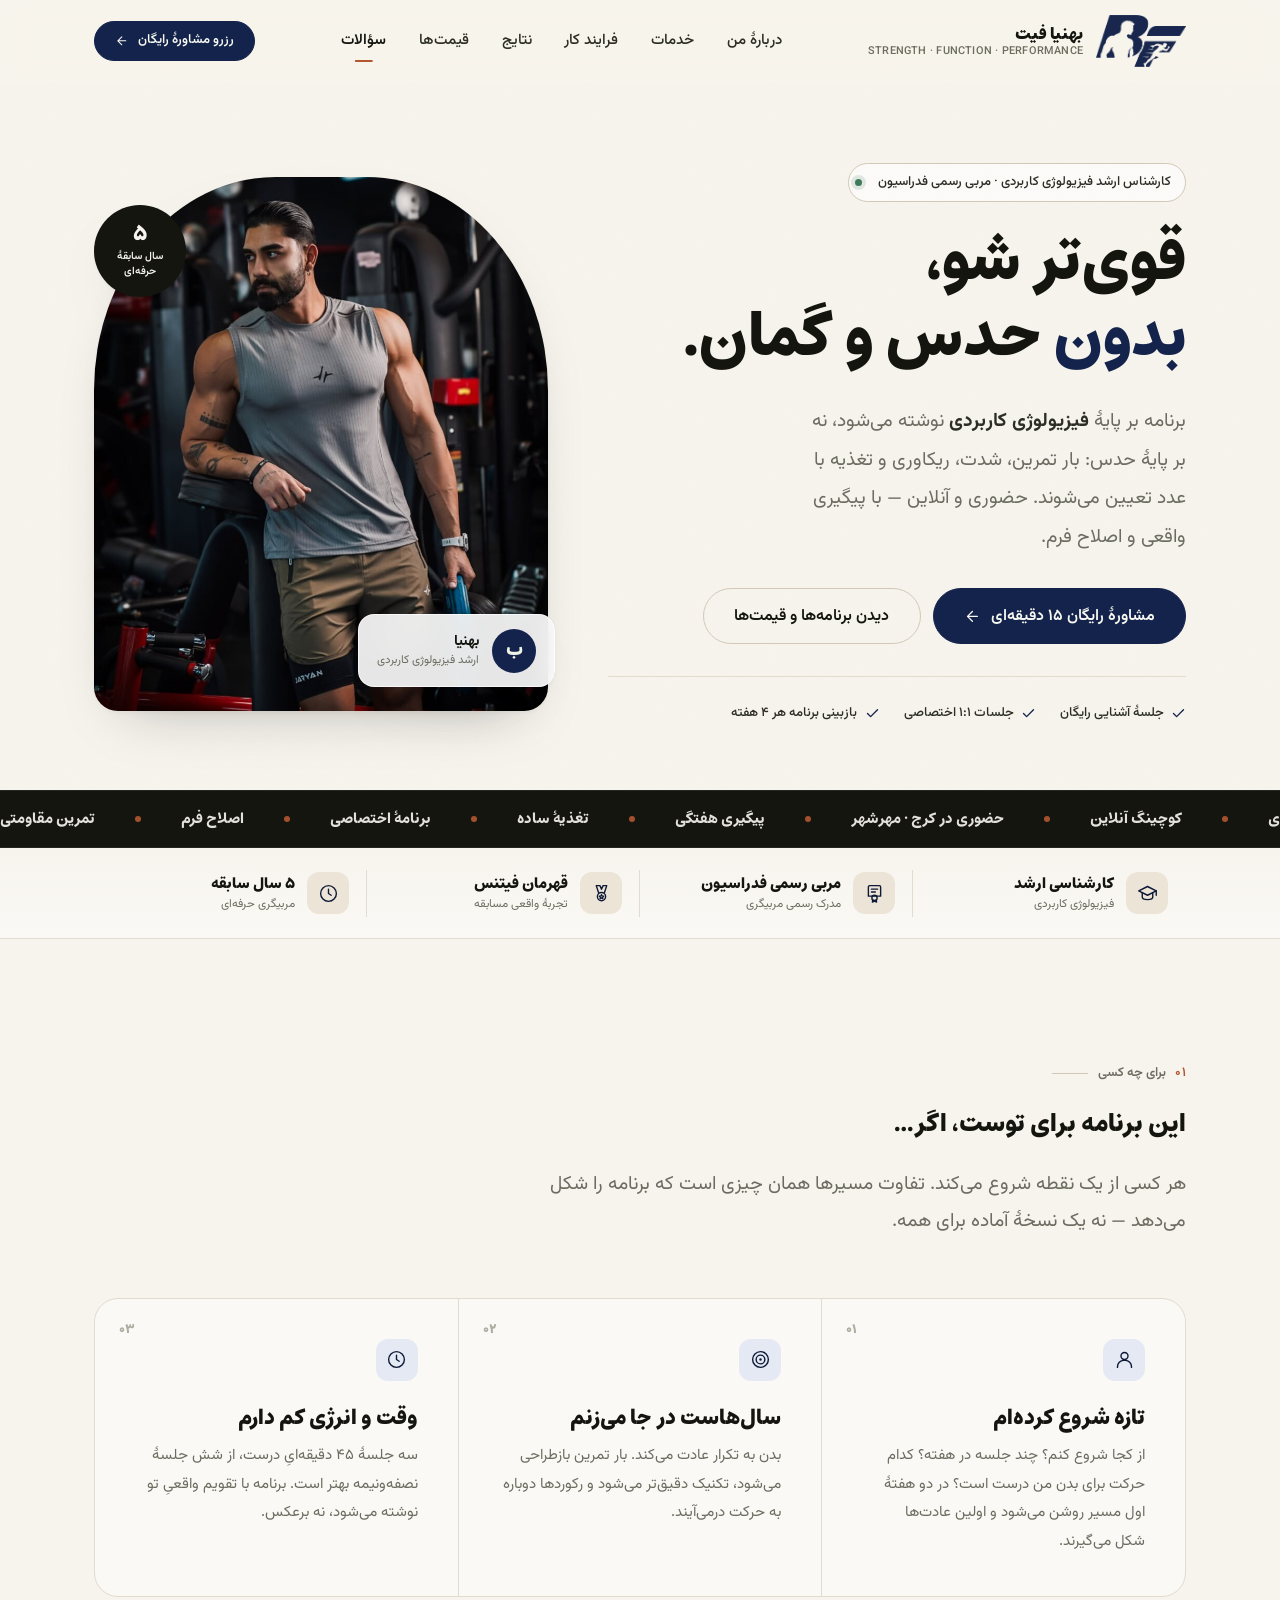
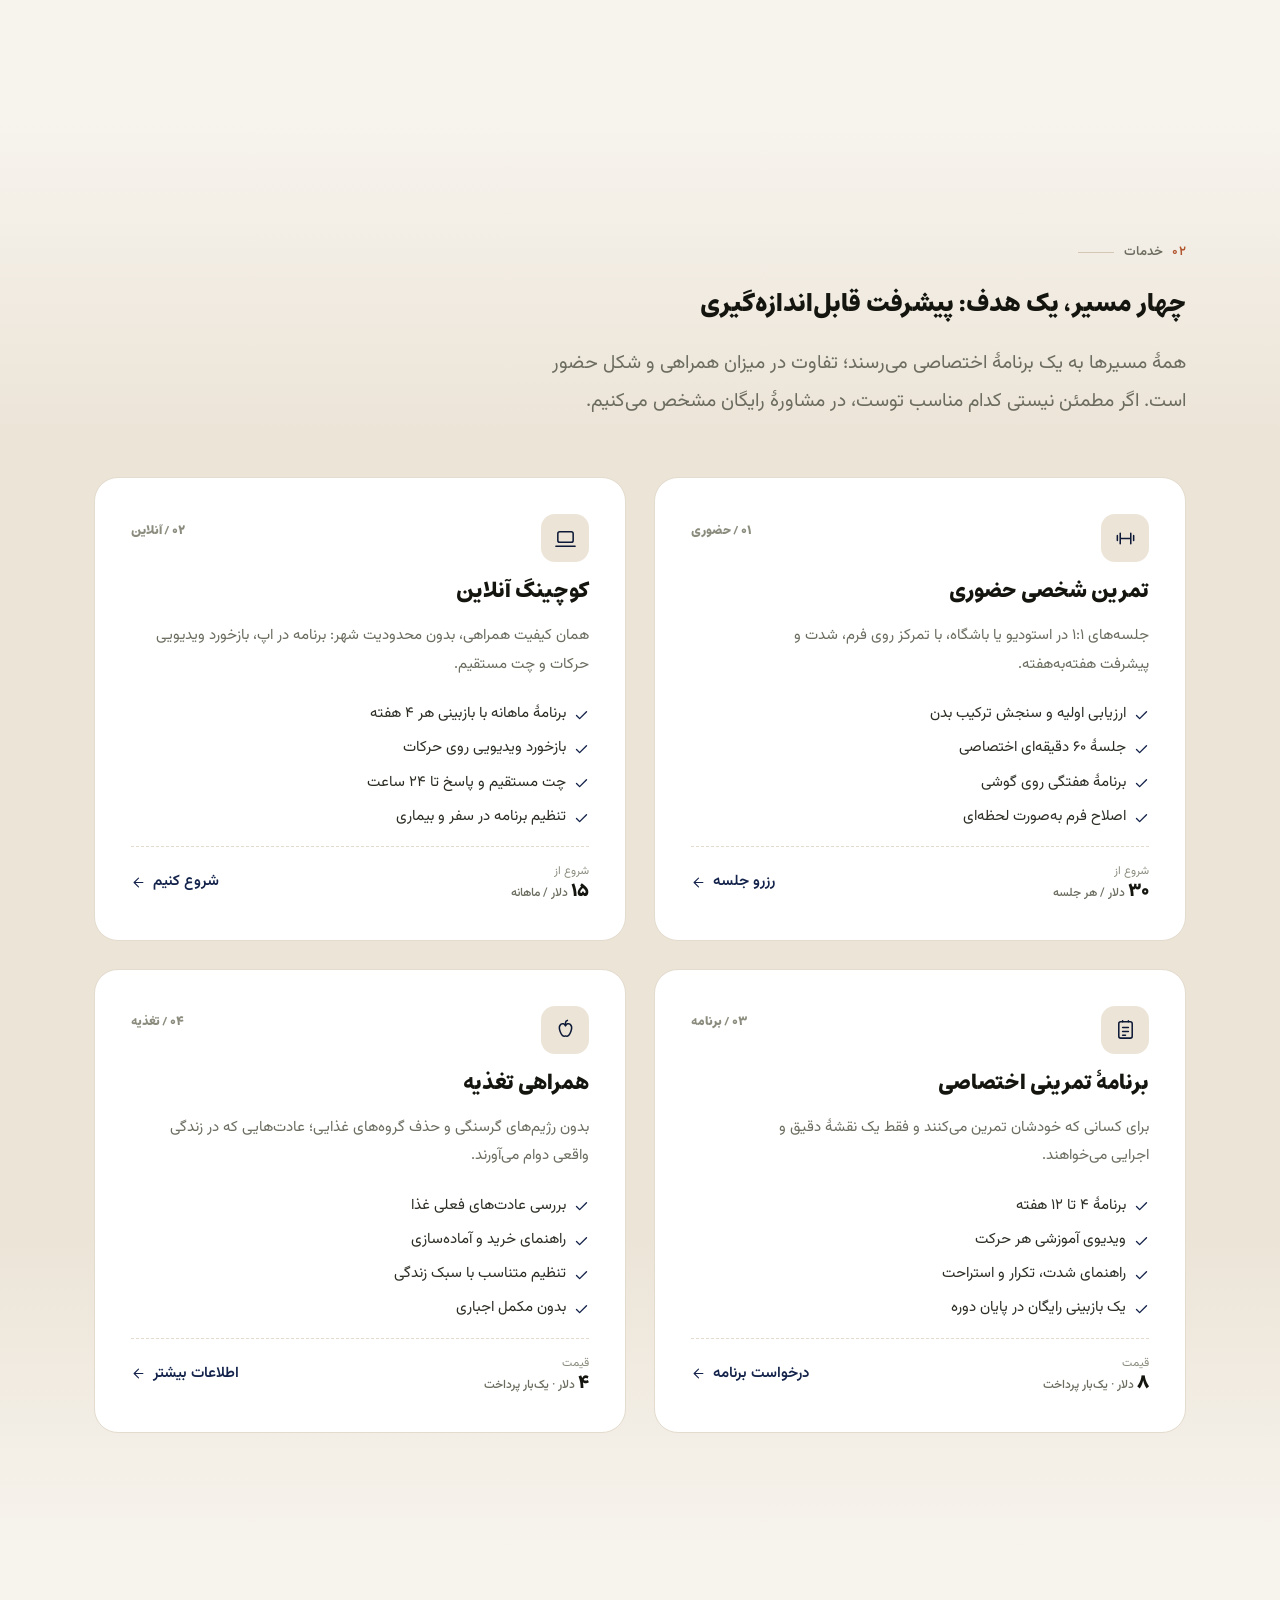
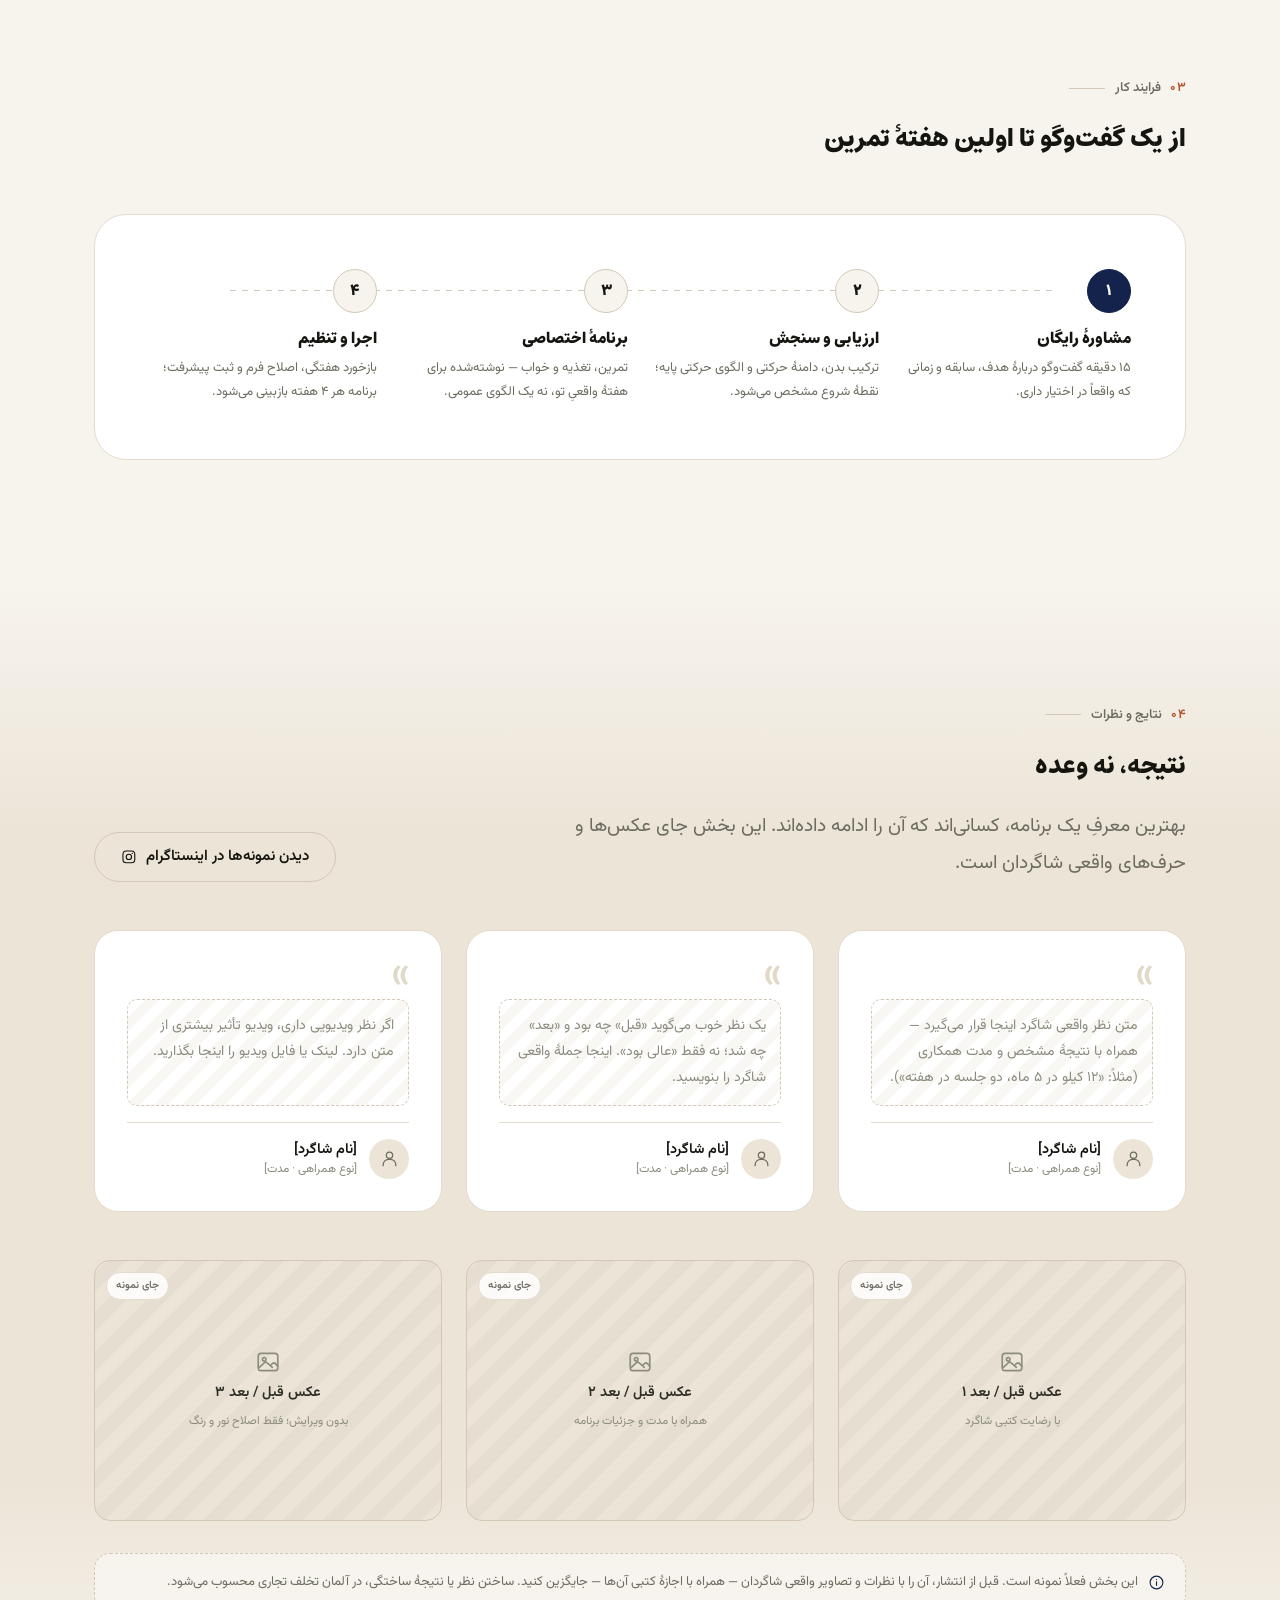
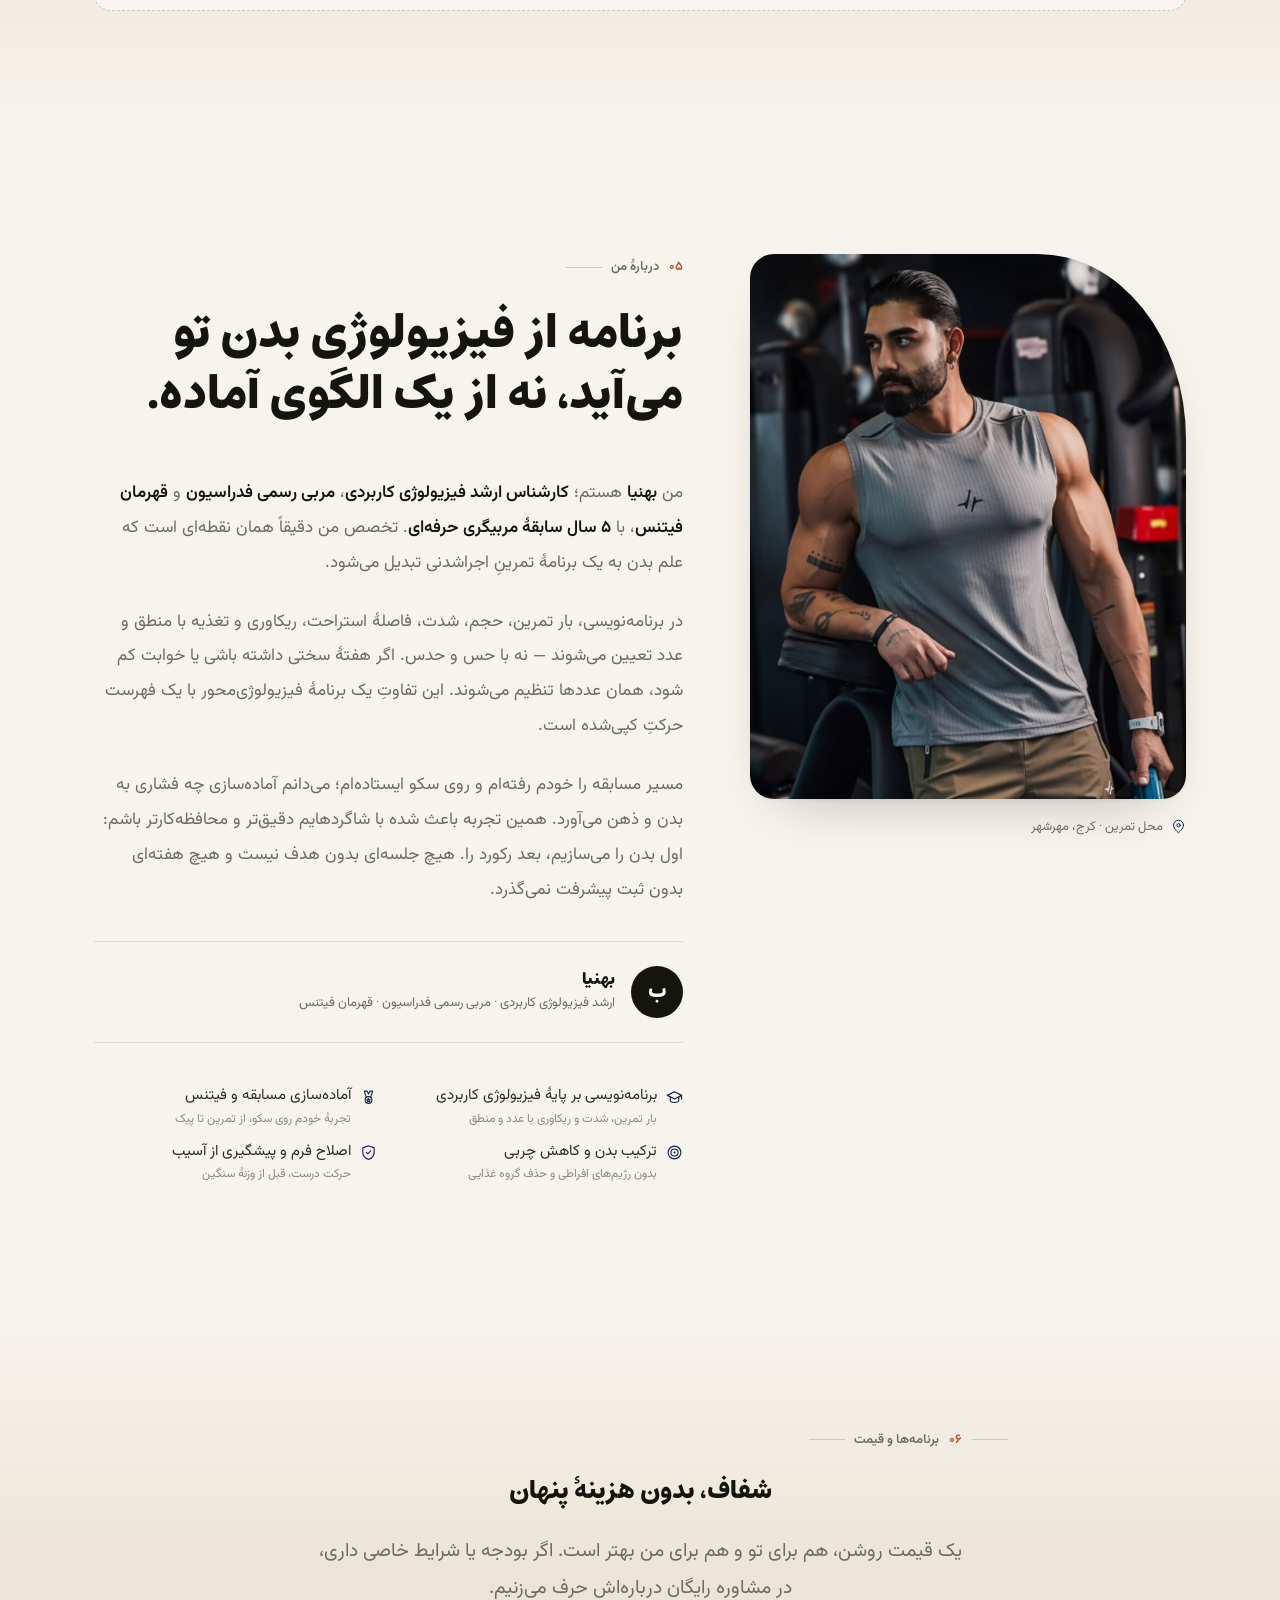
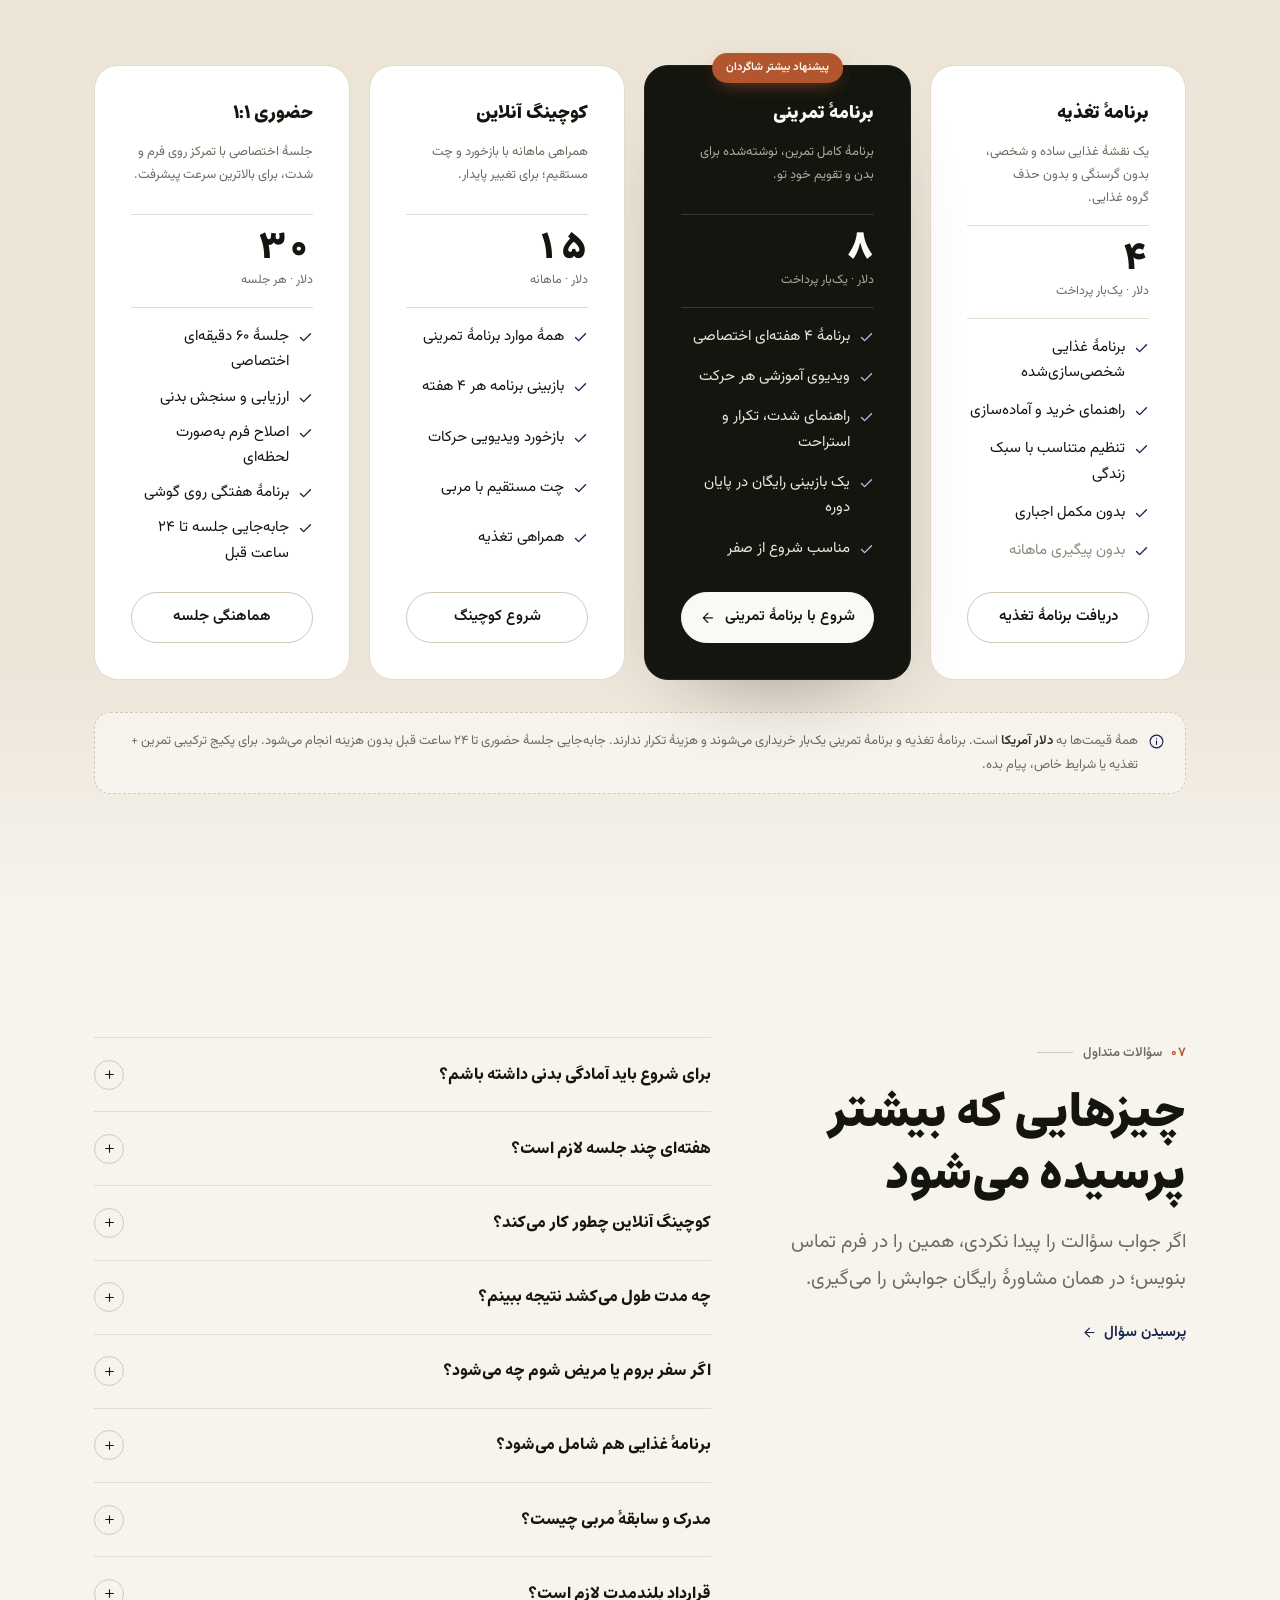
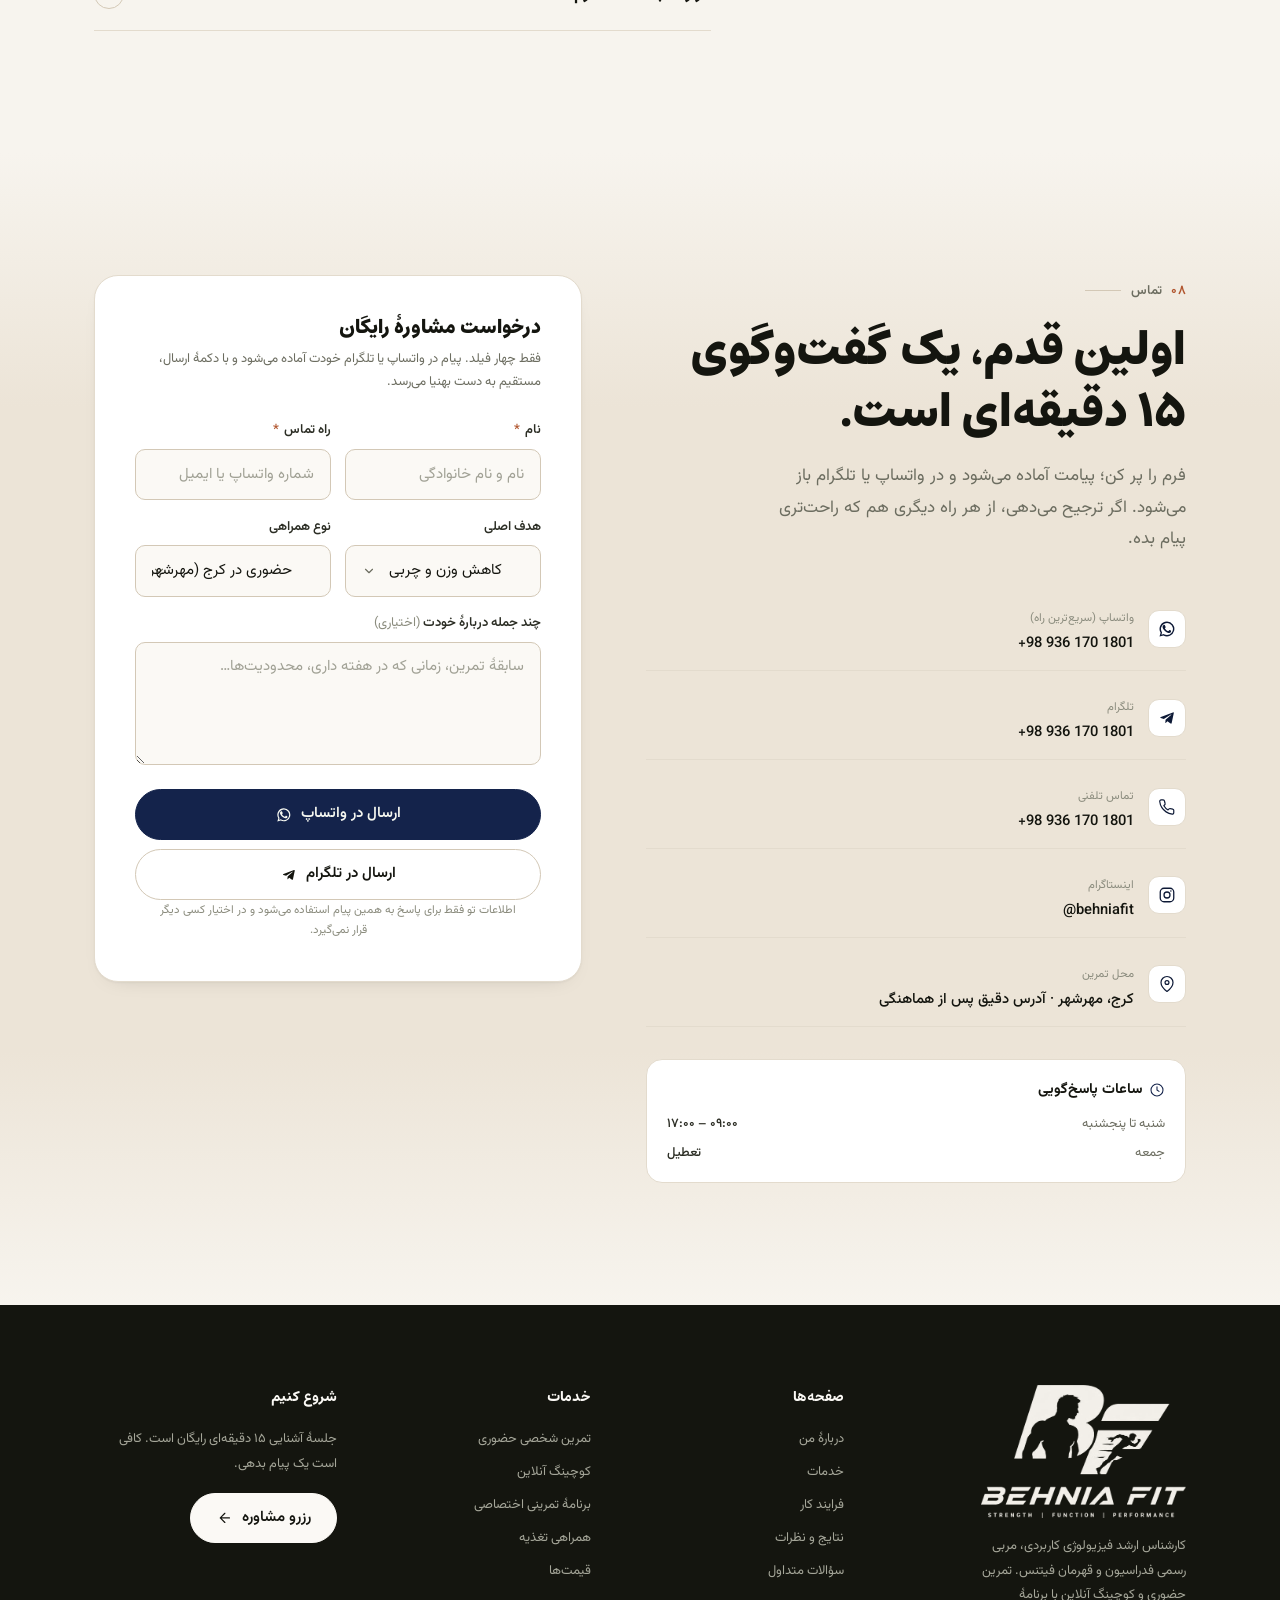
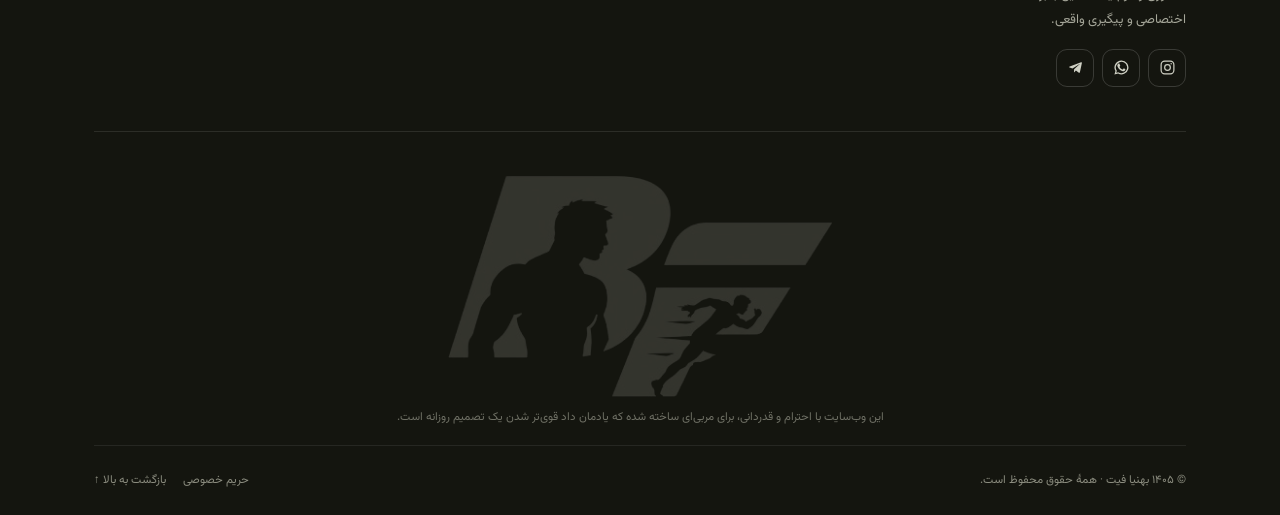
==== commit bd8178bb: "عکس واقعی مربی جای تصاویر موقت - trainer-hero.jpg (900x1058، برش ۴:۴.۷) در هیرو - trainer-portrait.j" ====
--- a/index.html
+++ b/index.html
@@ -93,7 +93,7 @@
     }
   </style>
 
-  <link rel="stylesheet" href="assets/css/style.css?v=9" />
+  <link rel="stylesheet" href="assets/css/style.css?v=10" />
   <!-- خودترمیم: اگر استایل اعمال نشده باشد (کش قدیمی یا خطای شبکه)،
        یک‌بار با پارامتر تازه دوباره بارگذاری می‌کند. -->
   <script>
@@ -273,10 +273,11 @@
 
         <div class="hero__media" data-reveal="fade" style="--delay:120ms">
           <div class="hero__frame">
-            <!-- عکس مربی را اینجا جایگزین کنید (نسبت ۴:۴.۷ پیشنهاد می‌شود) -->
-            <img src="assets/img/hero-studio.jpg"
-                 alt="استودیوی تمرین شخصی با نور طبیعی، رک و میز تمرین"
-                 width="928" height="1152" fetchpriority="high" />
+            <!-- عکس واقعی مربی. برای تغییر: فایل assets/img/trainer-hero.jpg را
+                 با عکسی هم‌نسبت (۴:۴.۷) جایگزین کنید. -->
+            <img src="assets/img/trainer-hero.jpg"
+                 alt="بهنیا، مربی بدنسازی، ایستاده در سالن تمرین"
+                 width="900" height="1058" fetchpriority="high" />
           </div>
           <div class="hero__badge" aria-hidden="true">
             <div>
@@ -653,10 +654,10 @@
         <div class="about__grid">
           <div class="about__media" data-reveal="fade">
             <div class="about__frame">
-              <!-- مهم‌ترین عکس سایت: عکس واقعی مربی در حال تمرین. این تصویر موقت است. -->
-              <img src="assets/img/detail-equipment.jpg"
-                   alt="کتل‌بل و ابزار تمرین در استودیو، نور طبیعی"
-                   width="1024" height="1024" loading="lazy" />
+              <!-- همان عکس، با برش نزدیک‌تر. برای تغییر: assets/img/trainer-portrait.jpg -->
+              <img src="assets/img/trainer-portrait.jpg"
+                   alt="پرترهٔ بهنیا، مربی بدنسازی، در سالن تمرین"
+                   width="800" height="1001" loading="lazy" />
             </div>
             <p class="about__caption">
               <svg aria-hidden="true"><use href="#i-pin"></use></svg>
--- a/assets/css/style.css
+++ b/assets/css/style.css
@@ -832,7 +832,9 @@
 }
 .hero__frame {
   position: relative;
-  border-radius: 220px 220px var(--r-lg) var(--r-lg);
+  /* قوس باید با عرض کادر مقیاس بگیرد؛ با ۲۲۰px ثابت، در موبایل به اندازهٔ
+     نیمی از عرض کادر می‌شد و بالای سر را می‌برید. */
+  border-radius: clamp(104px, 40%, 220px) clamp(104px, 40%, 220px) var(--r-lg) var(--r-lg);
   overflow: hidden;
   background: var(--sand);
   box-shadow: var(--shadow-md);
@@ -842,6 +844,7 @@
   width: 100%;
   height: 100%;
   object-fit: cover;
+  object-position: 50% 6%;
   transform: scale(1.03);
   transition: transform 1.2s var(--ease-out);
 }
@@ -1449,7 +1452,7 @@
   top: calc(var(--header-h) + 2rem);
 }
 .about__frame {
-  border-radius: var(--r-lg) 220px var(--r-lg) var(--r-lg);
+  border-radius: var(--r-lg) clamp(96px, 34%, 220px) var(--r-lg) var(--r-lg);
   overflow: hidden;
   background: var(--sand);
   aspect-ratio: 4 / 5;
@@ -1459,6 +1462,7 @@
   width: 100%;
   height: 100%;
   object-fit: cover;
+  object-position: 50% 0%;
 }
 .about__caption {
   margin-top: var(--sp-3);
@@ -2229,7 +2233,8 @@
     margin-inline: auto;
   }
   .hero__frame {
-    aspect-ratio: 4 / 4.2;
+    /* نسبت با خود عکس (۹۰۰×۱۰۵۸) هم‌تراز است تا ارتفاعی بریده نشود */
+    aspect-ratio: 900 / 1010;
   }
   .hero__lead {
     max-width: none;
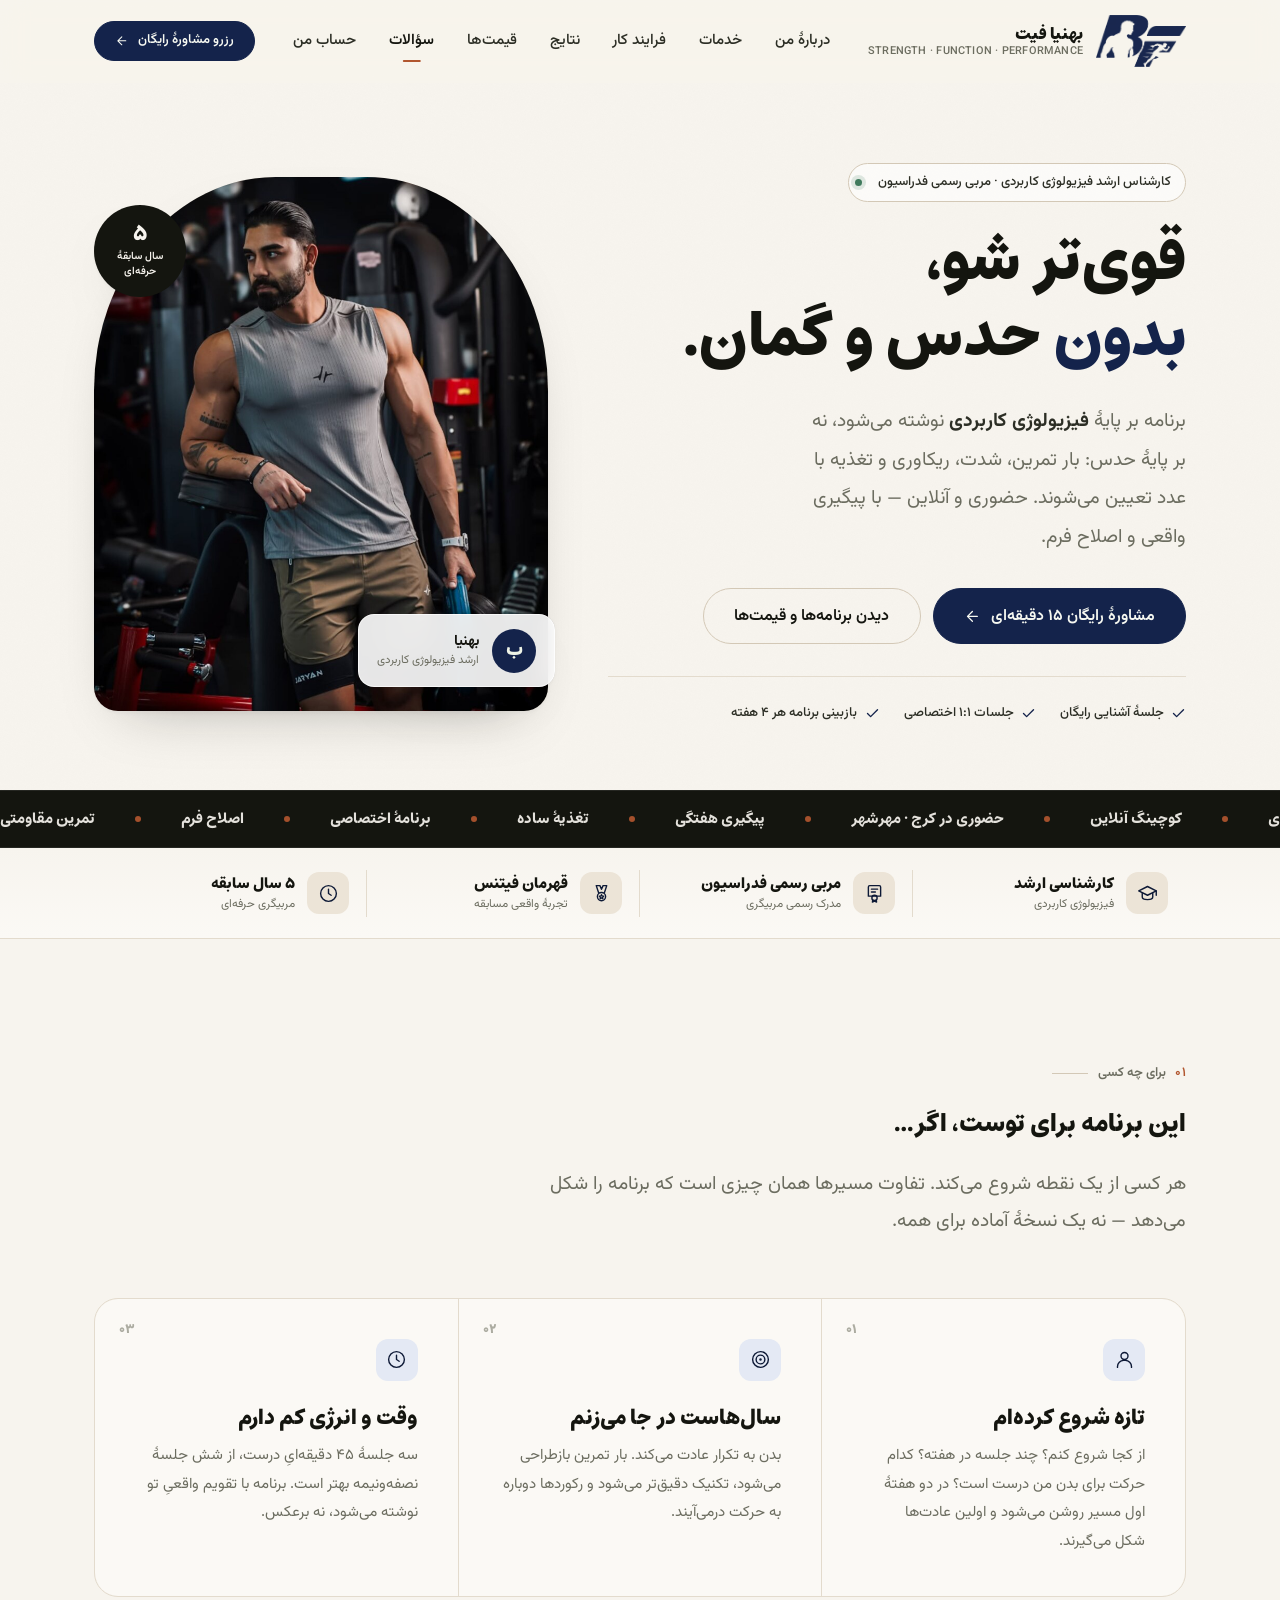
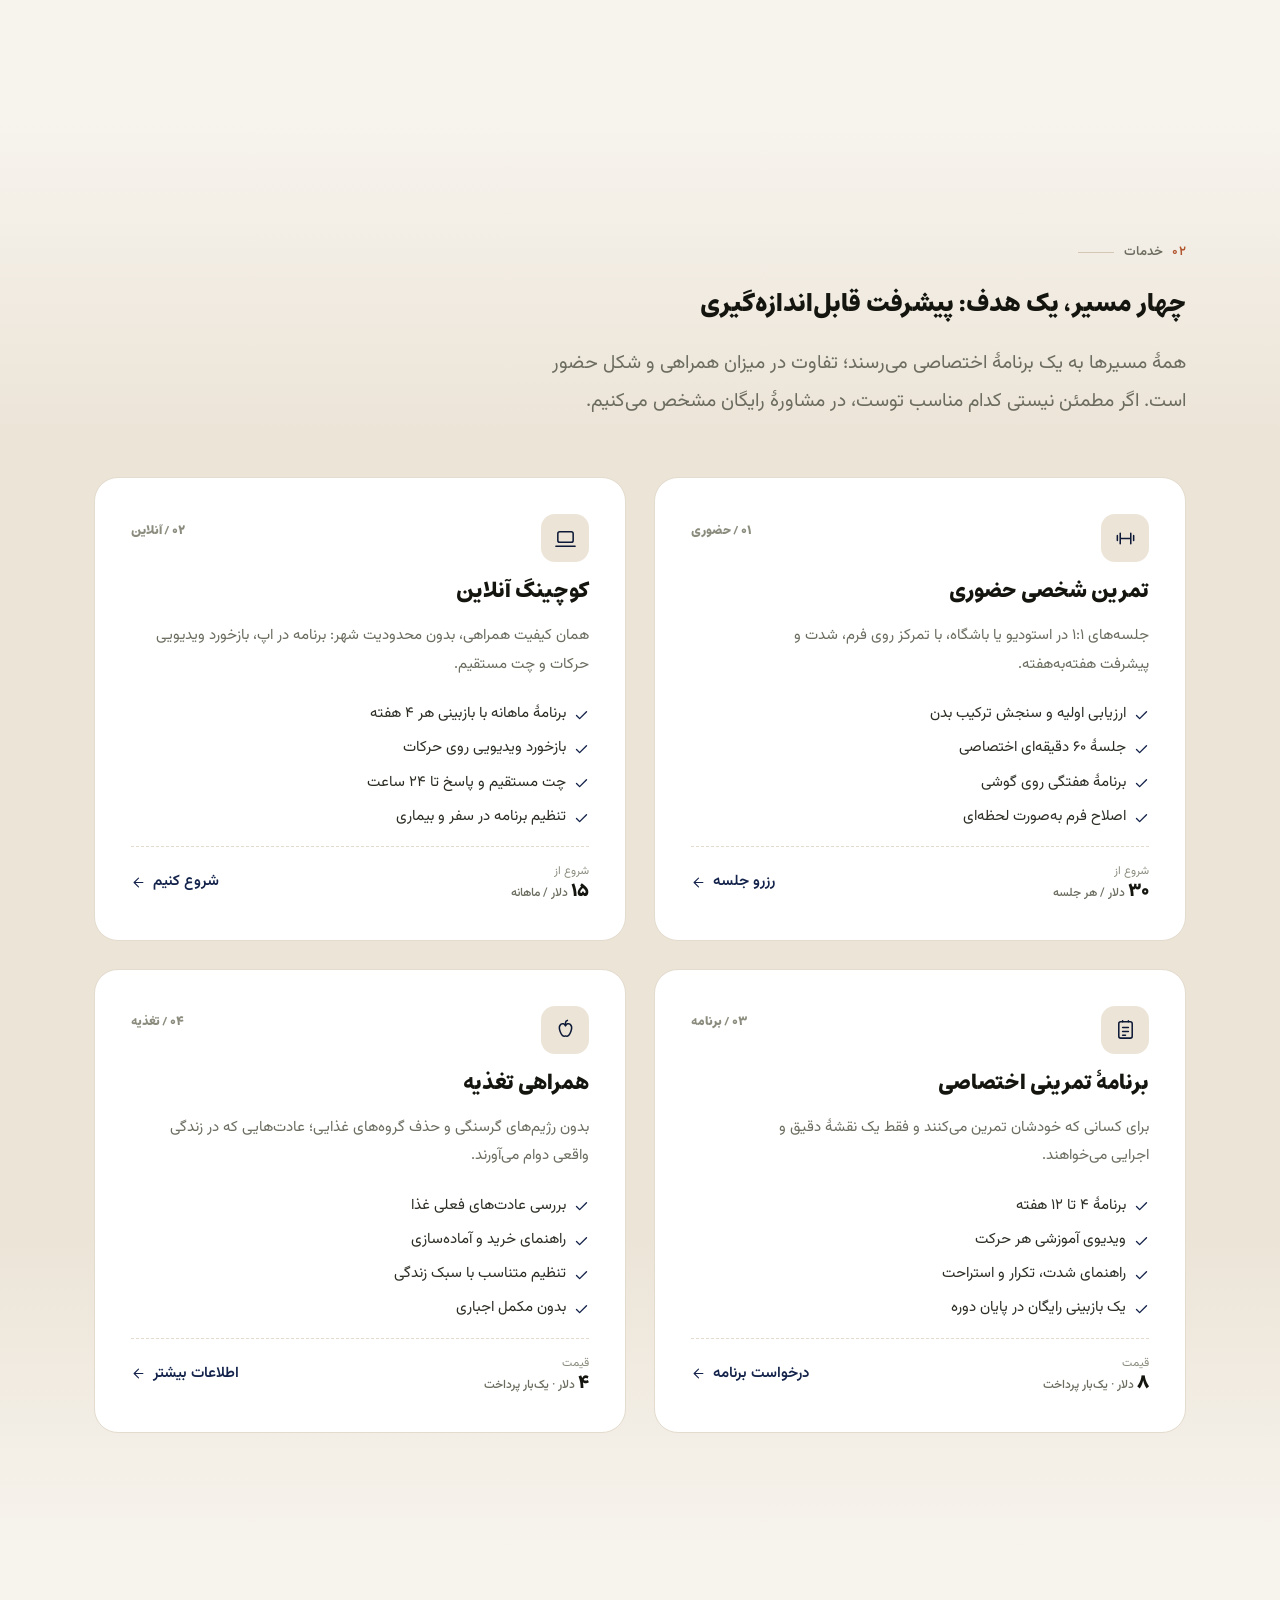
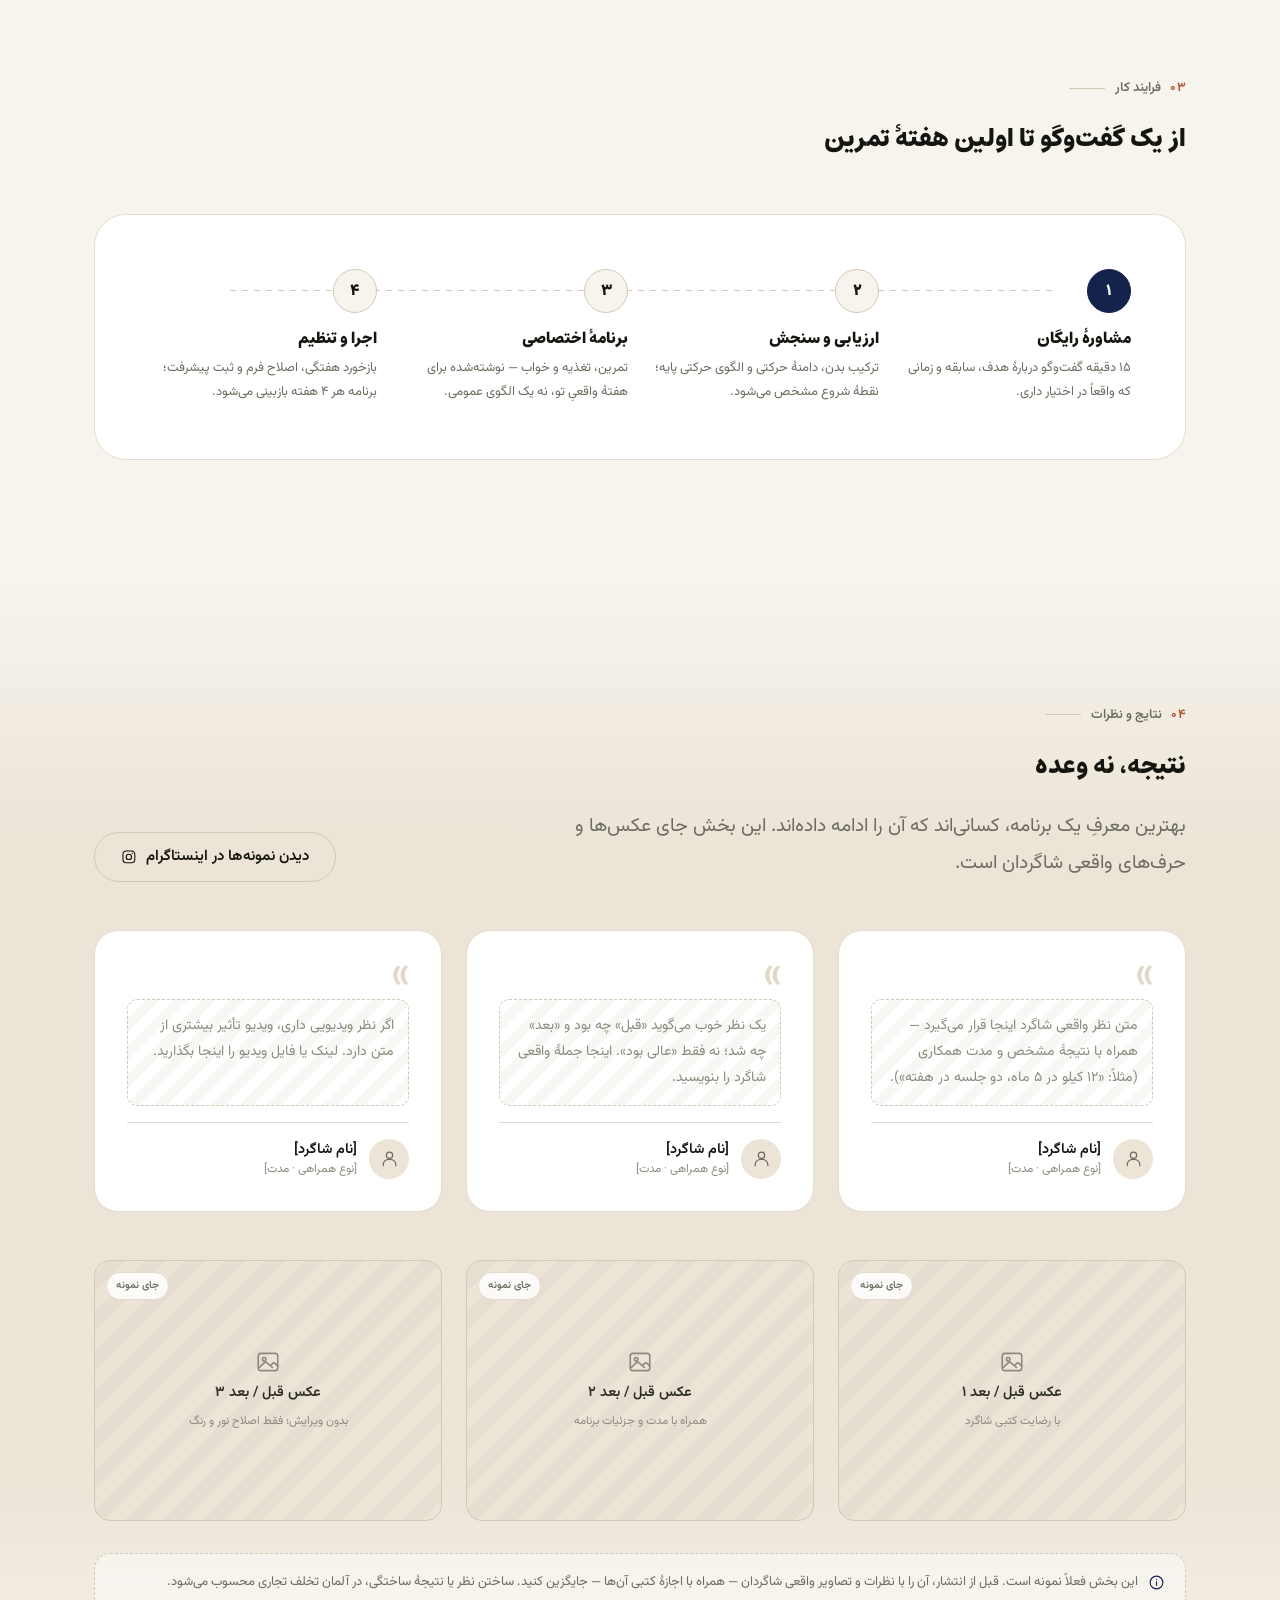
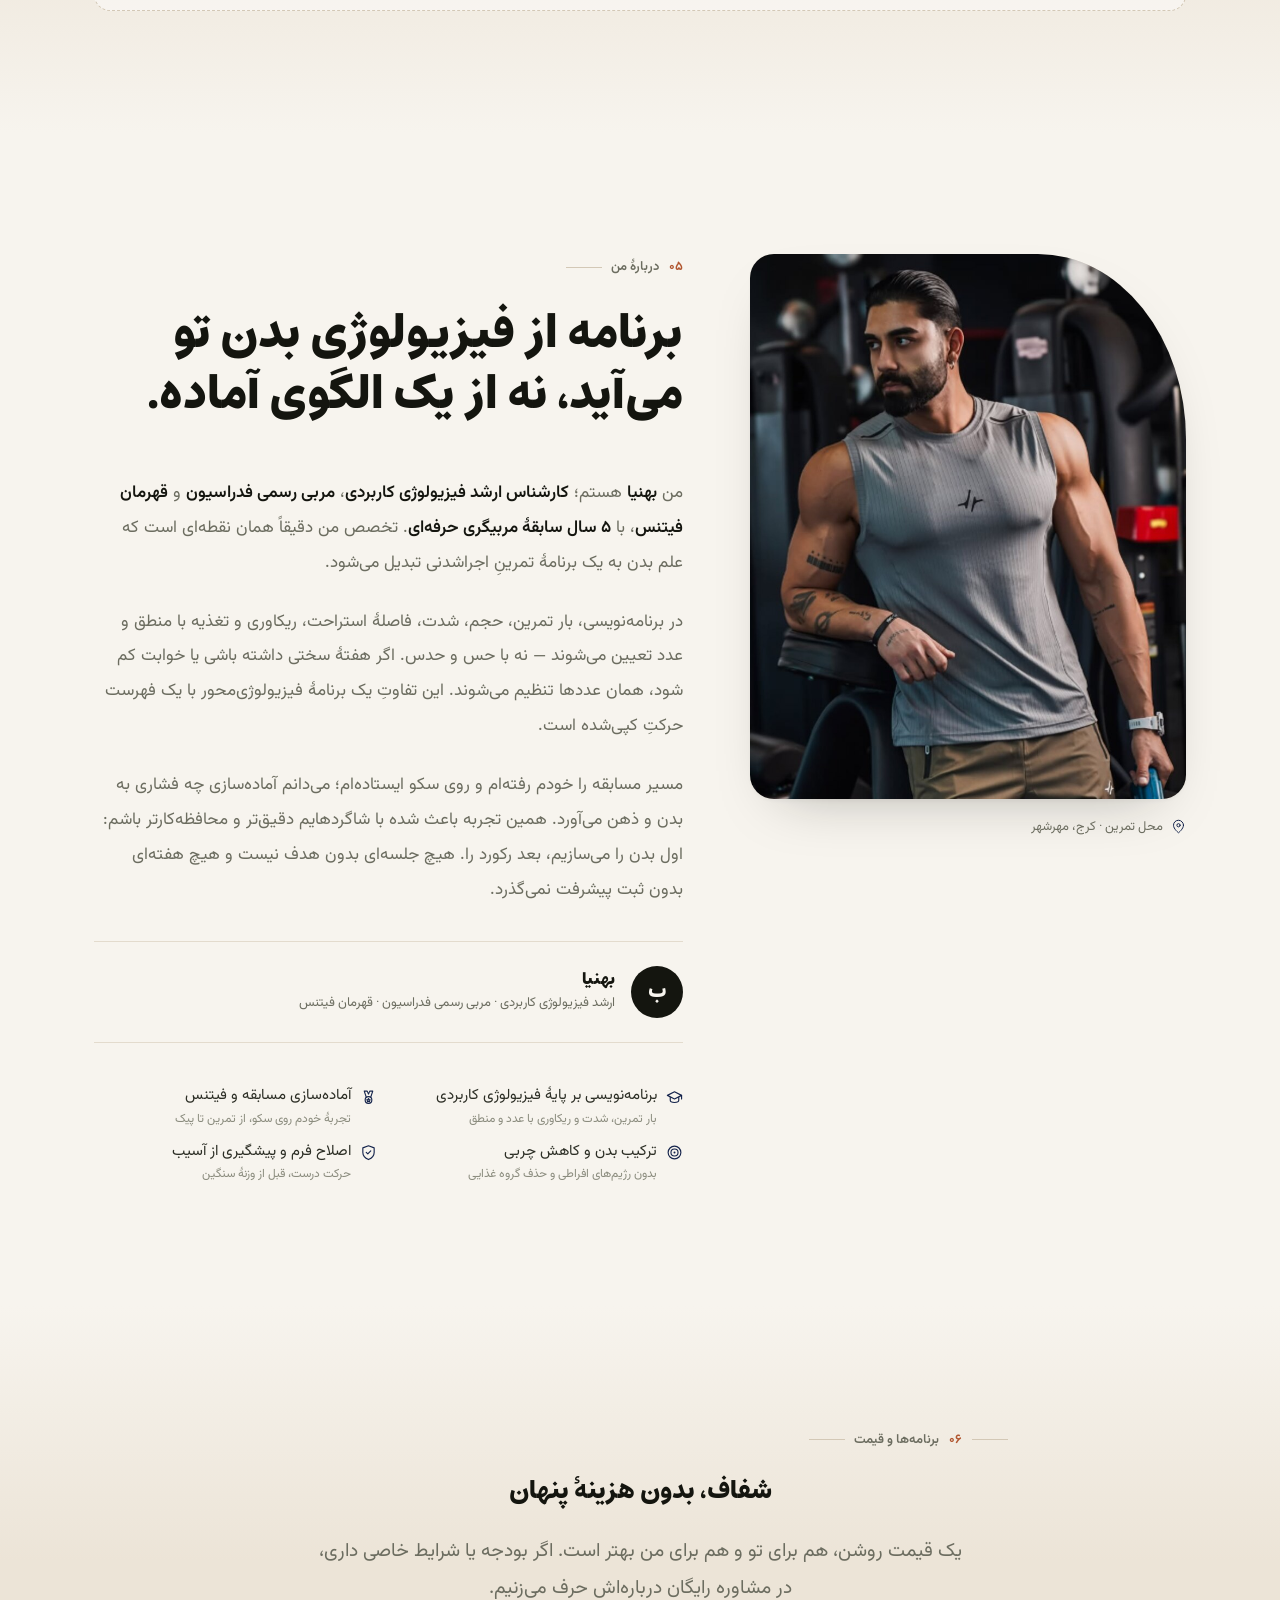
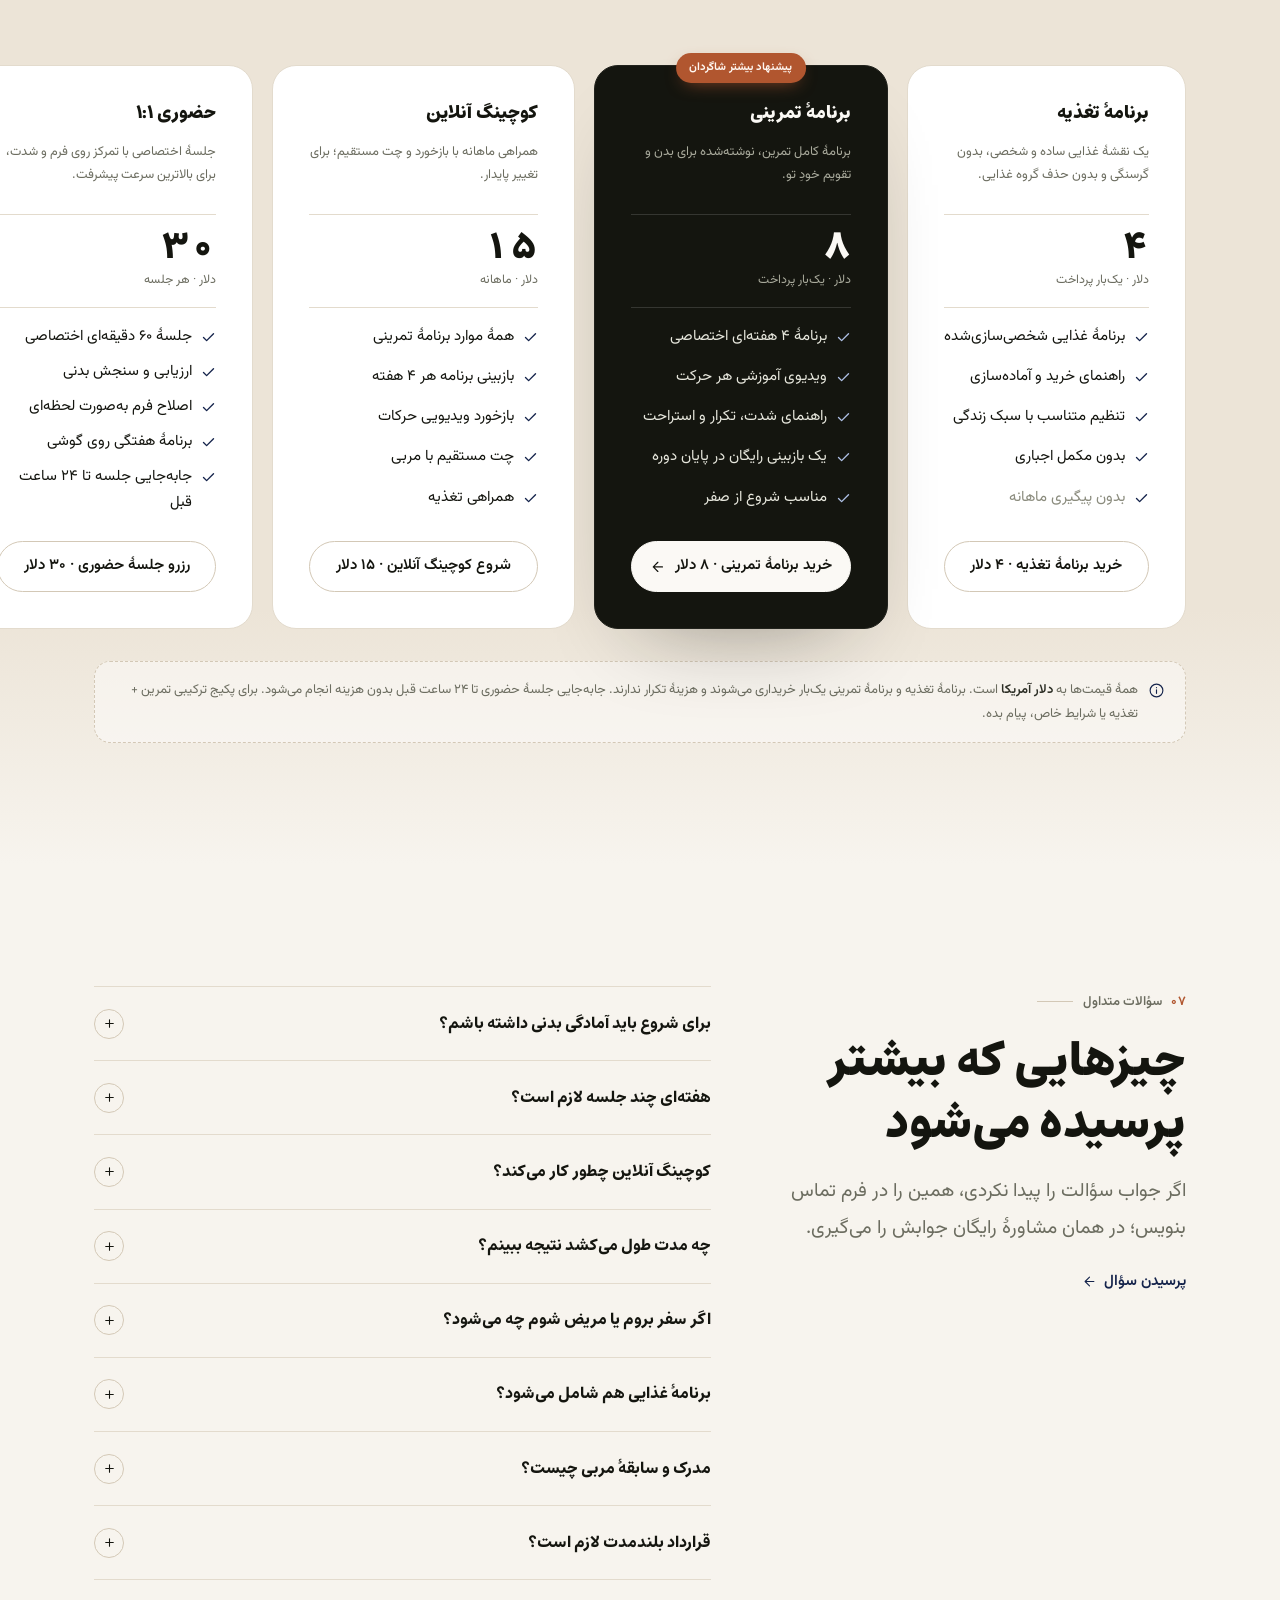
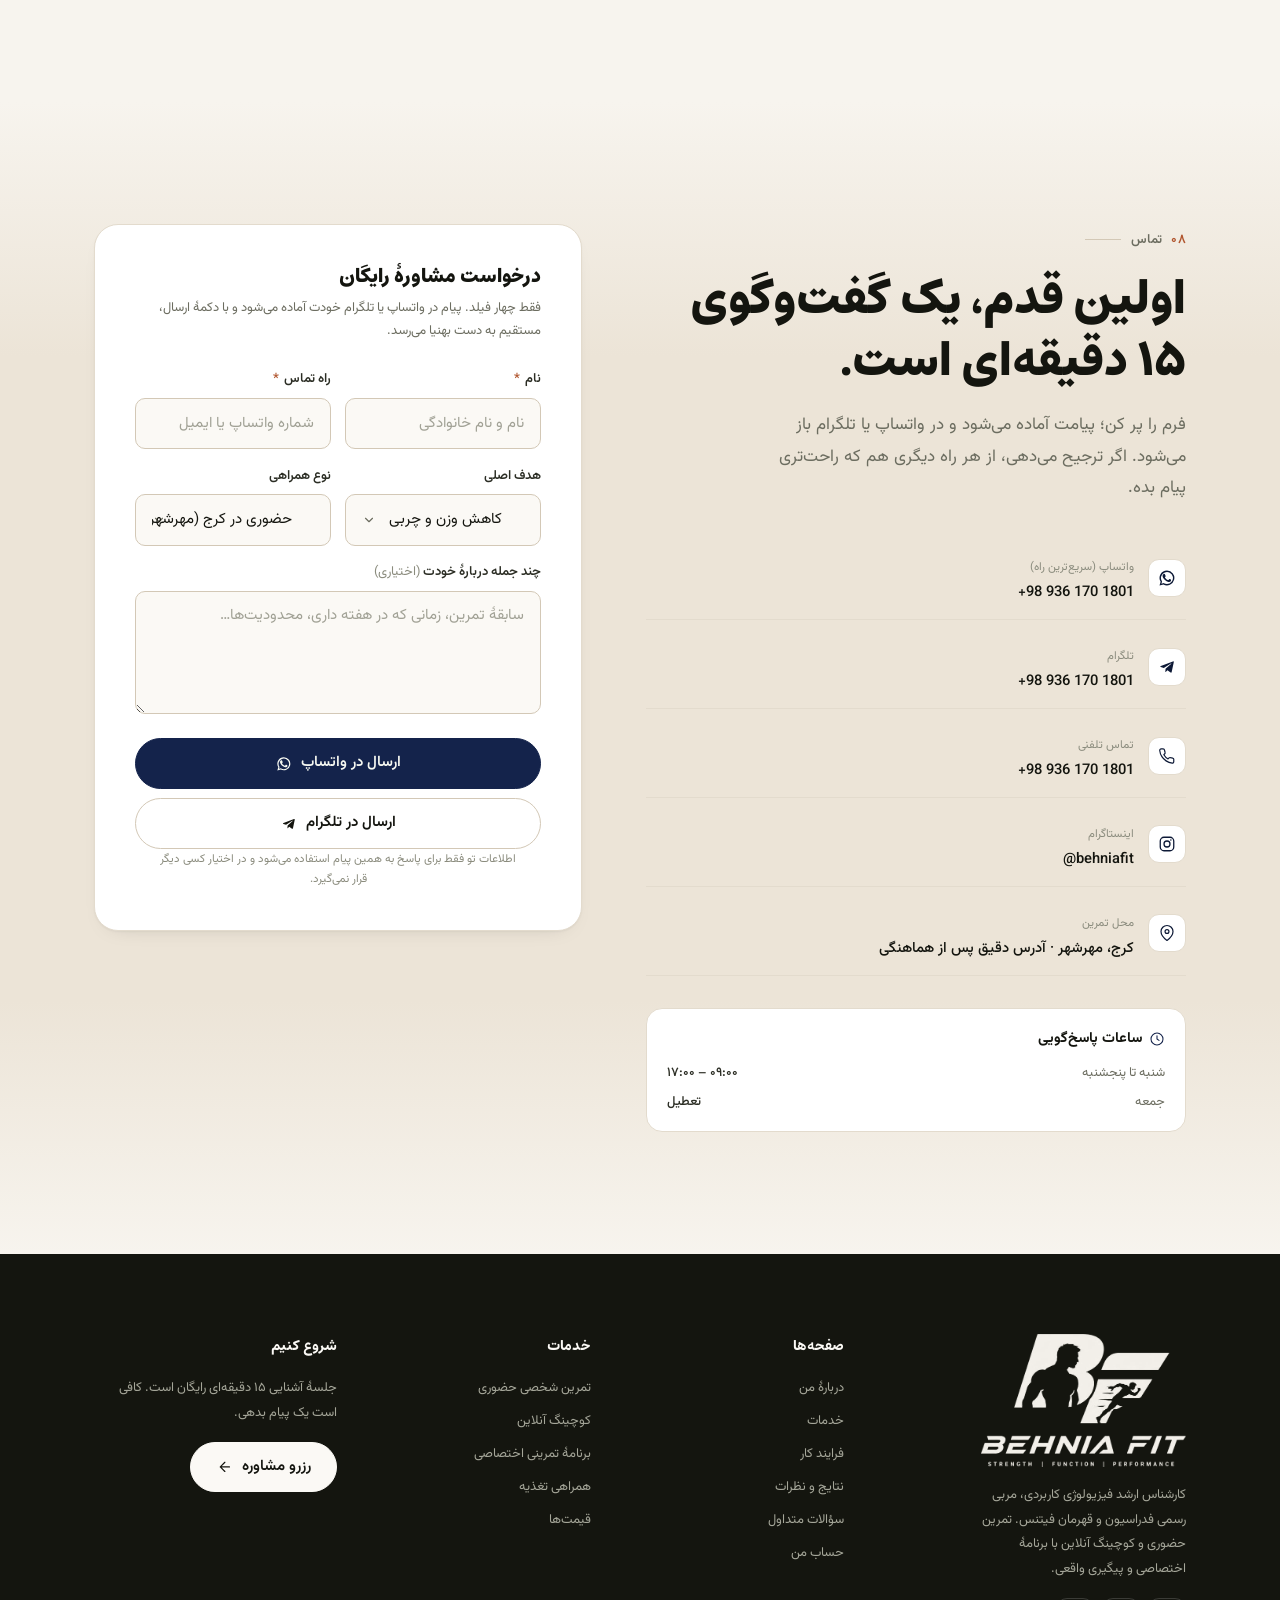
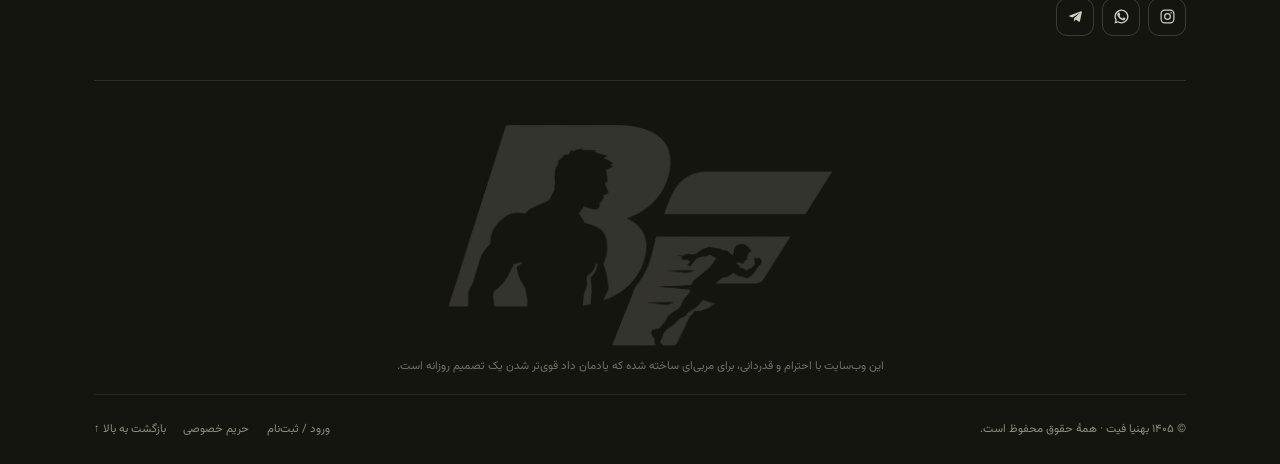
==== commit e6212ae0: "بخش حساب کاربری شاگرد و پنل مربی شاگرد ثبت‌نام می‌کند، برنامه می‌خرد و برنامه‌هایش را در حساب خودش م" ====
--- a/index.html
+++ b/index.html
@@ -7,7 +7,7 @@
   <meta name="description" content="کارشناس ارشد فیزیولوژی کاربردی، مربی رسمی فدراسیون و قهرمان فیتنس با ۵ سال سابقهٔ حرفه‌ای. تمرین حضوری و کوچینگ آنلاین با برنامهٔ اختصاصی، اصلاح فرم و پیگیری هفتگی." />
   <meta name="author" content="Behnia Fit" />
   <meta name="theme-color" content="#f7f4ee" />
-  <link rel="canonical" href="https://example.com/" />
+  <link rel="canonical" href="https://soheilsadri278.github.io/Behnia-fit/" />
   <link rel="icon" type="image/png" sizes="64x64" href="assets/img/favicon.png" />
   <link rel="apple-touch-icon" sizes="180x180" href="assets/img/apple-touch-icon.png" />
 
@@ -17,7 +17,10 @@
   <meta property="og:site_name" content="بهنیا فیت" />
   <meta property="og:title" content="بهنیا فیت | مربی شخصی، کارشناس ارشد فیزیولوژی کاربردی" />
   <meta property="og:description" content="قوی‌تر شو، بدون حدس و گمان. کارشناس ارشد فیزیولوژی کاربردی، مربی رسمی فدراسیون، قهرمان فیتنس و ۵ سال سابقهٔ حرفه‌ای. حضوری و آنلاین." />
-  <meta property="og:image" content="assets/img/og-image.png" />
+  <meta property="og:url" content="https://soheilsadri278.github.io/Behnia-fit/" />
+  <meta property="og:image" content="https://soheilsadri278.github.io/Behnia-fit/assets/img/og-image.png" />
+  <meta property="og:image:type" content="image/png" />
+  <meta property="og:image:alt" content="بهنیا فیت — مربی شخصی و کوچینگ آنلاین" />
   <meta property="og:image:width" content="1200" />
   <meta property="og:image:height" content="630" />
   <meta name="twitter:card" content="summary_large_image" />
@@ -151,7 +154,7 @@
       "addressCountry": "IR"
     },
     "priceRange": "$$",
-    "url": "https://example.com/",
+    "url": "https://soheilsadri278.github.io/Behnia-fit/",
     "sameAs": ["https://www.instagram.com/behniafit/"],
     "openingHours": "Sa-Th 09:00-17:00"
   }
@@ -206,6 +209,7 @@
         <a class="nav__link" href="#results">نتایج</a>
         <a class="nav__link" href="#pricing">قیمت‌ها</a>
         <a class="nav__link" href="#faq">سؤالات</a>
+        <a class="nav__link" href="account.html">حساب من</a>
       </nav>
 
       <div class="header__actions">
@@ -228,6 +232,7 @@
     <a class="mobile-menu__link" href="#results">نتایج <span>۰۴</span></a>
     <a class="mobile-menu__link" href="#pricing">قیمت‌ها <span>۰۵</span></a>
     <a class="mobile-menu__link" href="#faq">سؤالات متداول <span>۰۶</span></a>
+    <a class="mobile-menu__link" href="account.html">حساب من</a>
     <a class="mobile-menu__link" href="#contact">تماس <span>۰۷</span></a>
     <a class="btn btn--accent btn--lg btn--full" href="#contact">
       رزرو مشاورهٔ رایگان
@@ -746,7 +751,7 @@
               <li><svg aria-hidden="true"><use href="#i-check"></use></svg> بدون مکمل اجباری</li>
               <li class="muted"><svg aria-hidden="true"><use href="#i-check"></use></svg> بدون پیگیری ماهانه</li>
             </ul>
-            <a class="btn btn--ghost btn--full" href="#contact">دریافت برنامهٔ تغذیه</a>
+            <a class="btn btn--ghost btn--full" href="account.html?plan=nutrition">خرید برنامهٔ تغذیه · ۴ دلار</a>
           </article>
 
           <article class="plan plan--featured" data-reveal style="--delay:80ms">
@@ -764,8 +769,8 @@
               <li><svg aria-hidden="true"><use href="#i-check"></use></svg> یک بازبینی رایگان در پایان دوره</li>
               <li><svg aria-hidden="true"><use href="#i-check"></use></svg> مناسب شروع از صفر</li>
             </ul>
-            <a class="btn btn--light btn--full" href="#contact">
-              شروع با برنامهٔ تمرینی
+            <a class="btn btn--light btn--full" href="account.html?plan=training">
+              خرید برنامهٔ تمرینی · ۸ دلار
               <svg aria-hidden="true"><use href="#i-arrow"></use></svg>
             </a>
           </article>
@@ -784,7 +789,7 @@
               <li><svg aria-hidden="true"><use href="#i-check"></use></svg> چت مستقیم با مربی</li>
               <li><svg aria-hidden="true"><use href="#i-check"></use></svg> همراهی تغذیه</li>
             </ul>
-            <a class="btn btn--ghost btn--full" href="#contact">شروع کوچینگ</a>
+            <a class="btn btn--ghost btn--full" href="account.html?plan=online">شروع کوچینگ آنلاین · ۱۵ دلار</a>
           </article>
 
           <article class="plan" data-reveal style="--delay:240ms">
@@ -801,7 +806,7 @@
               <li><svg aria-hidden="true"><use href="#i-check"></use></svg> برنامهٔ هفتگی روی گوشی</li>
               <li><svg aria-hidden="true"><use href="#i-check"></use></svg> جابه‌جایی جلسه تا ۲۴ ساعت قبل</li>
             </ul>
-            <a class="btn btn--ghost btn--full" href="#contact">هماهنگی جلسه</a>
+            <a class="btn btn--ghost btn--full" href="account.html?plan=inperson">رزرو جلسهٔ حضوری · ۳۰ دلار</a>
           </article>
         </div>
 
@@ -1111,6 +1116,7 @@
             <a href="#process">فرایند کار</a>
             <a href="#results">نتایج و نظرات</a>
             <a href="#faq">سؤالات متداول</a>
+            <a href="account.html">حساب من</a>
           </nav>
         </div>
 
@@ -1149,6 +1155,7 @@
       <div class="footer__bottom">
         <span>© <span id="year">۱۴۰۴</span> بهنیا فیت · همهٔ حقوق محفوظ است.</span>
         <div class="footer__legal">
+          <a href="login.html">ورود / ثبت‌نام</a>
           <a href="privacy.html">حریم خصوصی</a>
           <a href="#hero">بازگشت به بالا ↑</a>
         </div>
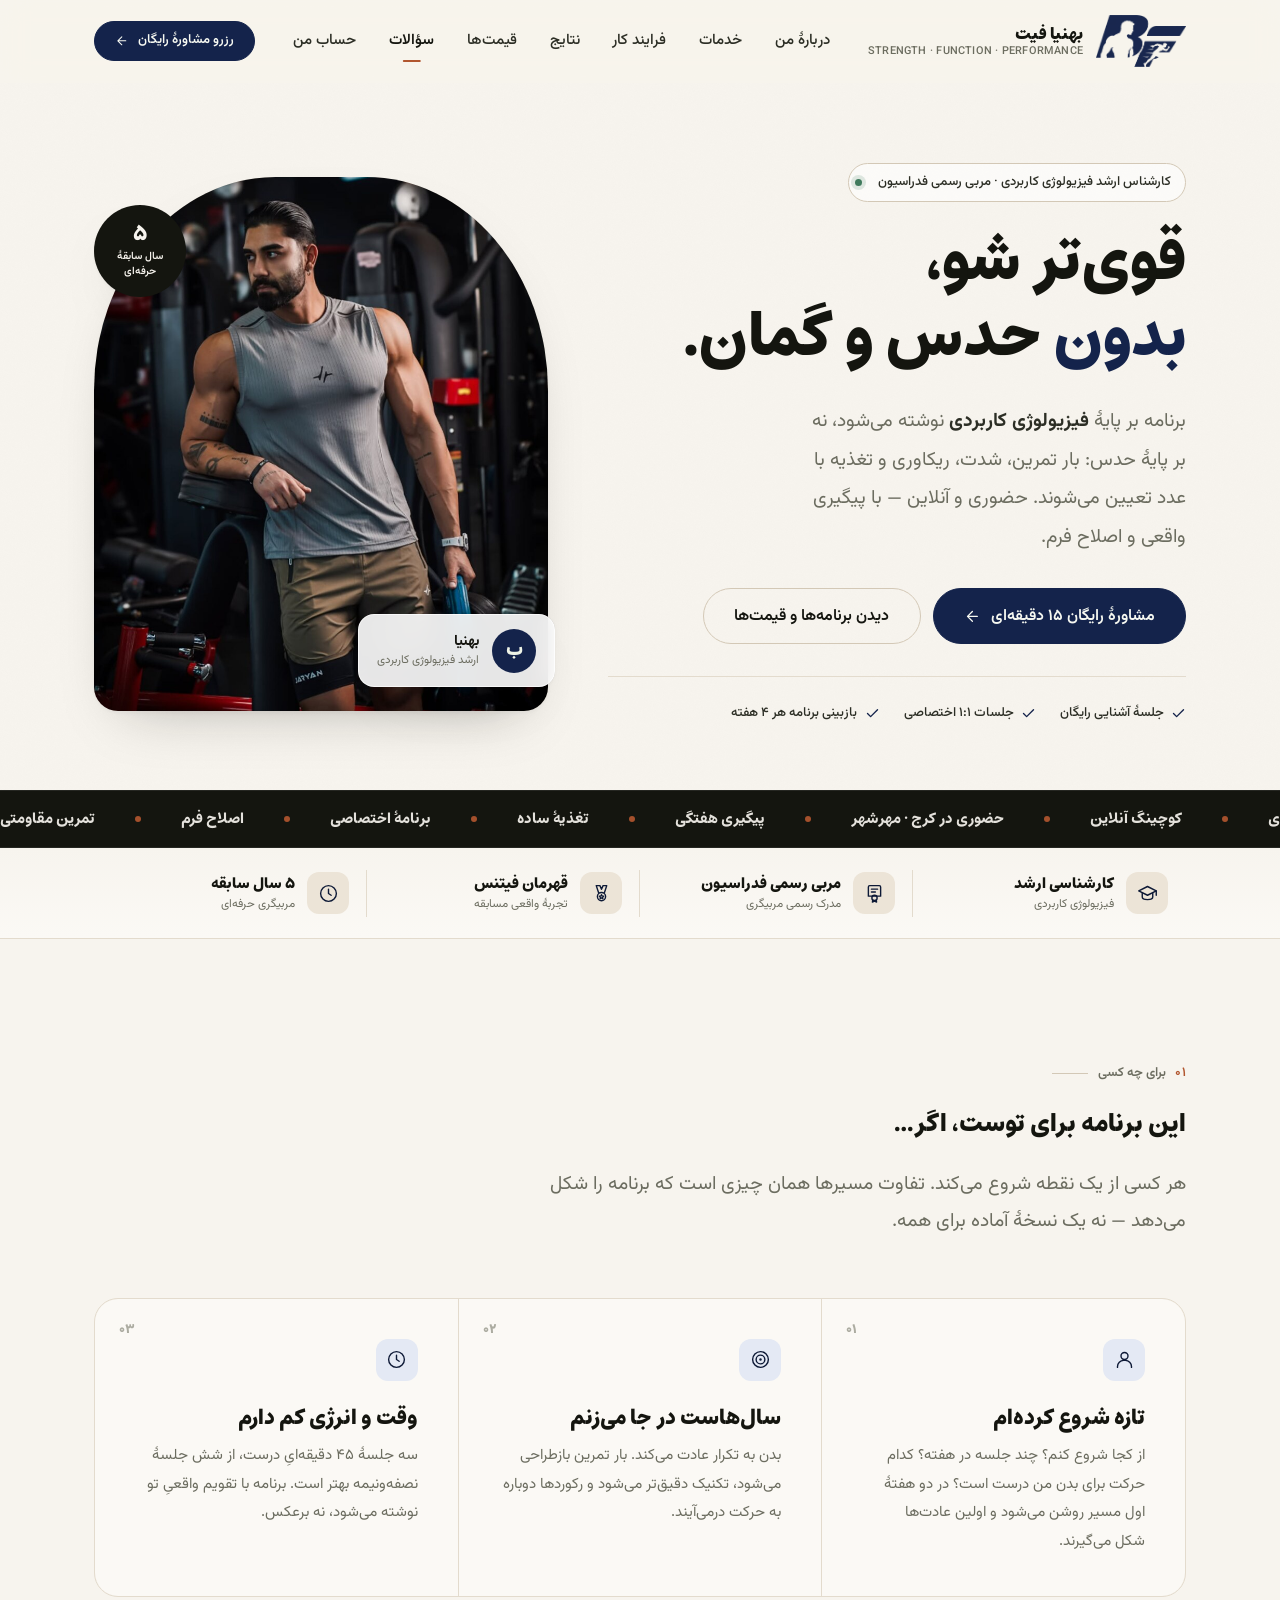
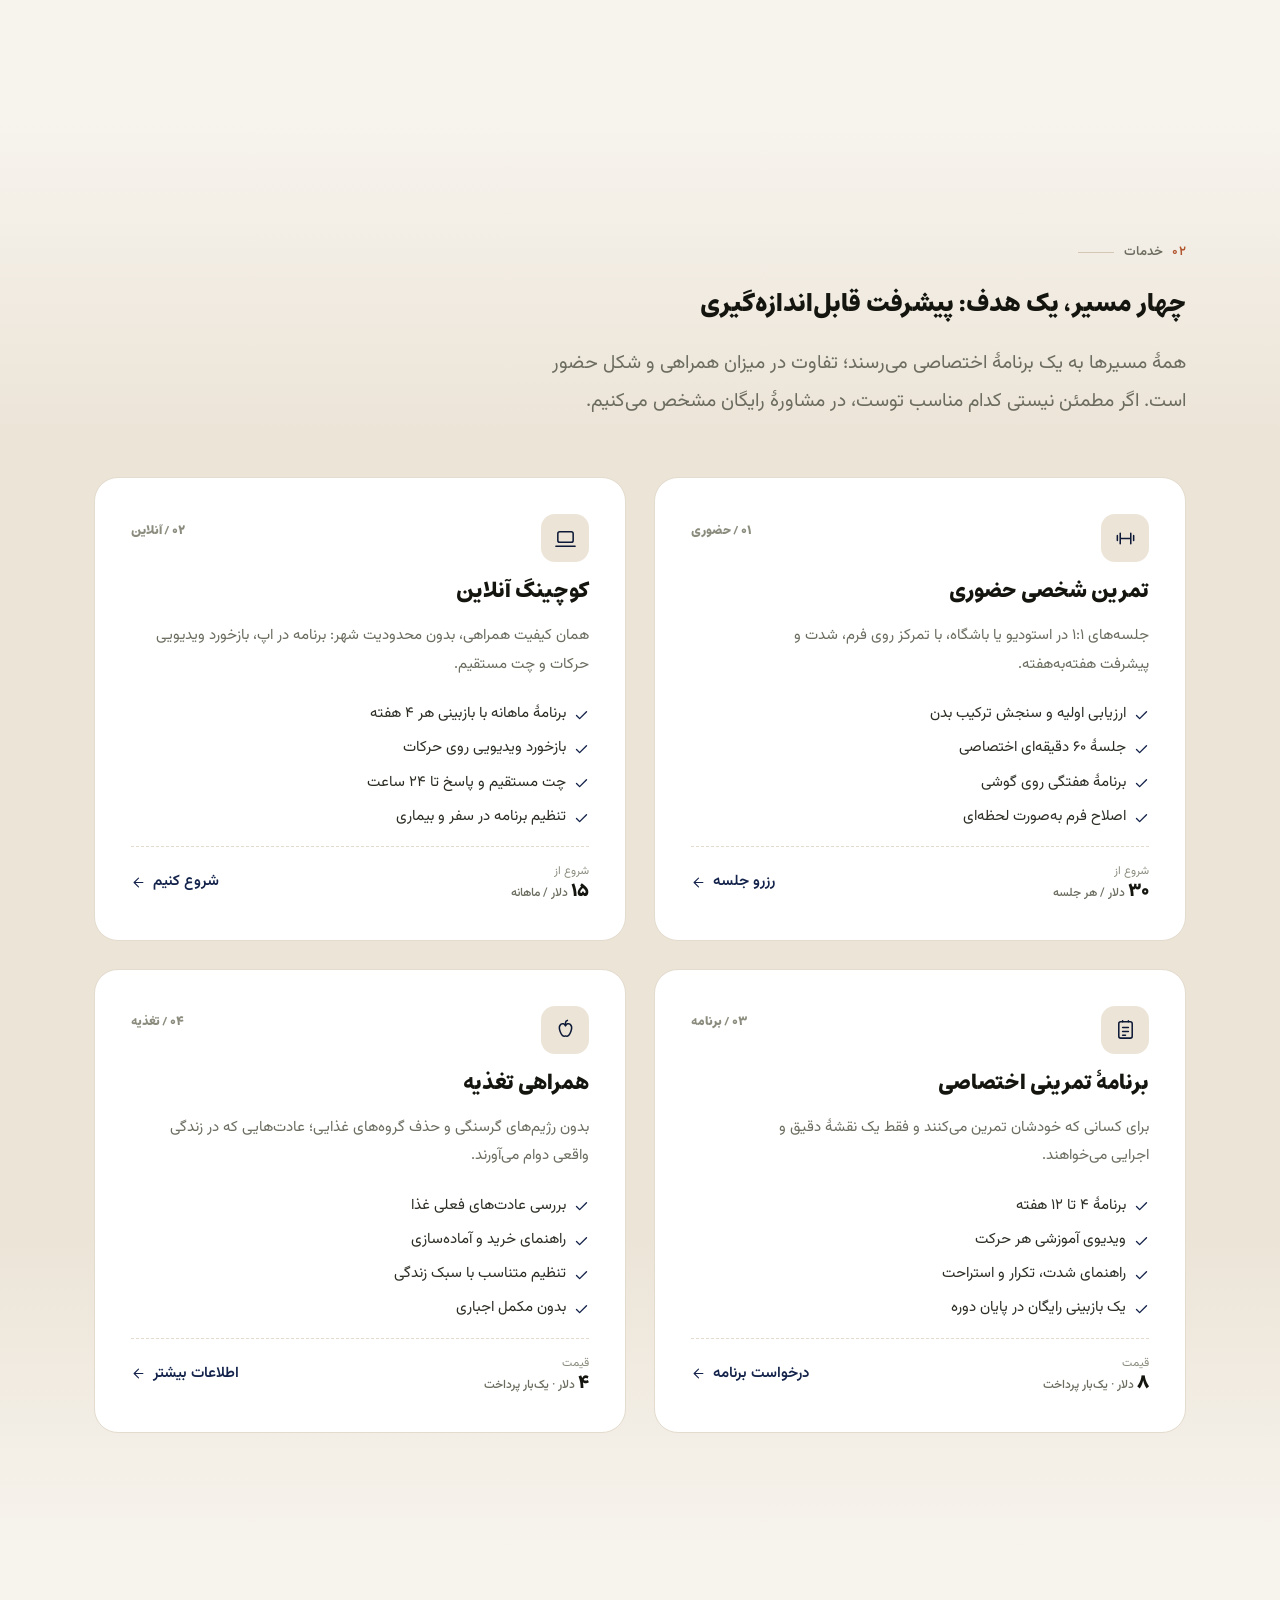
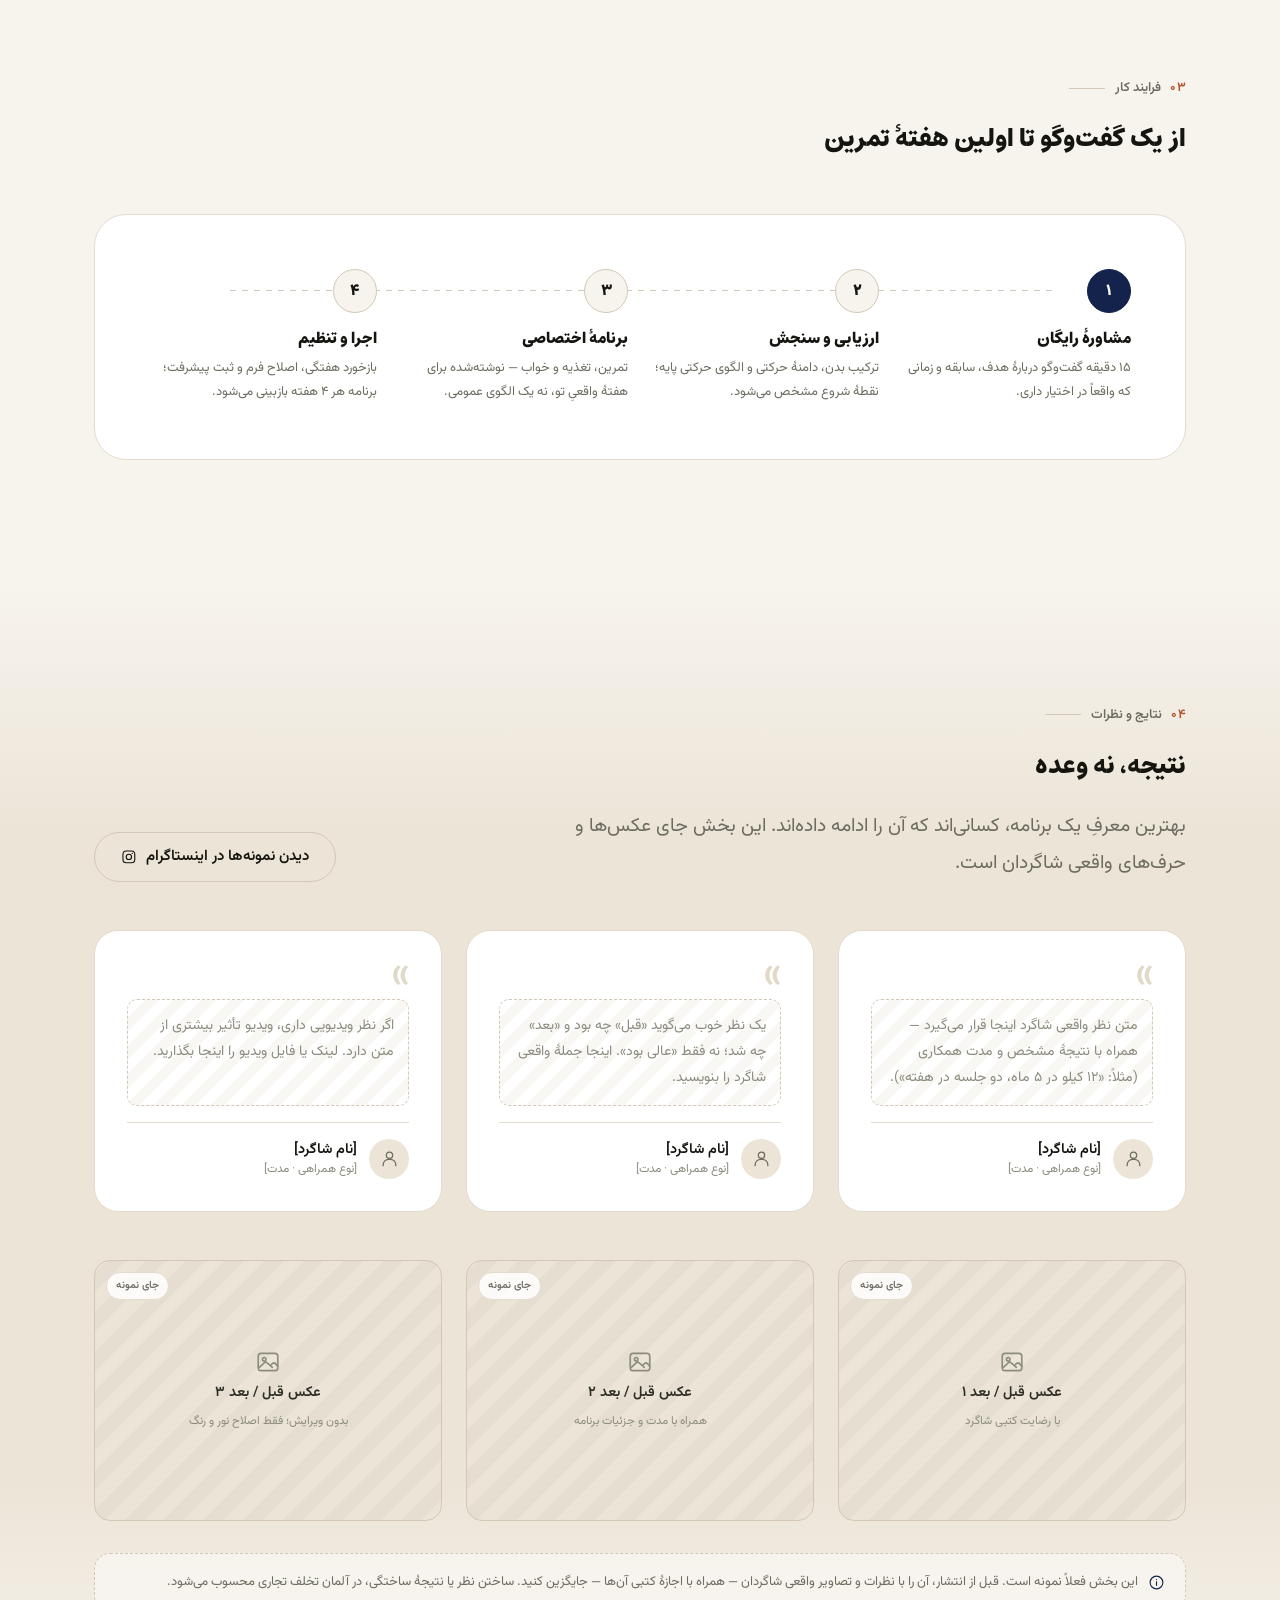
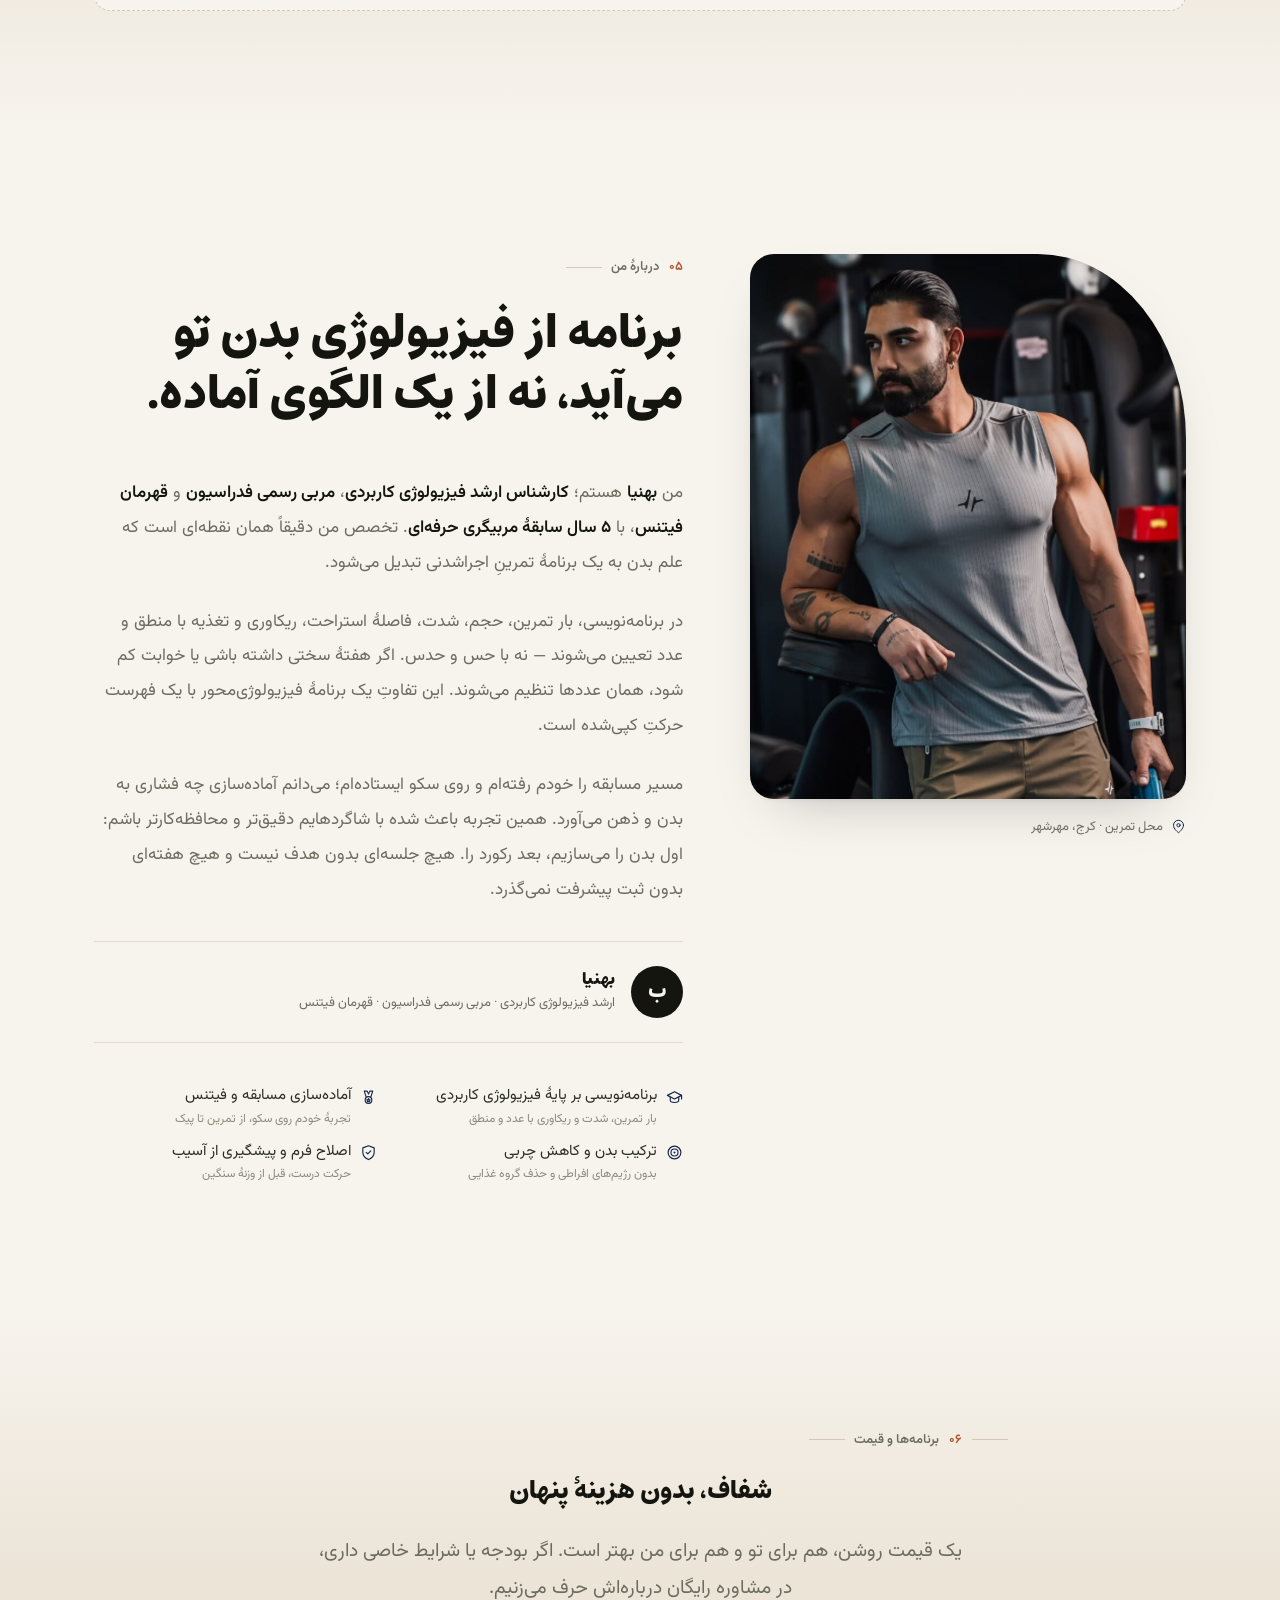
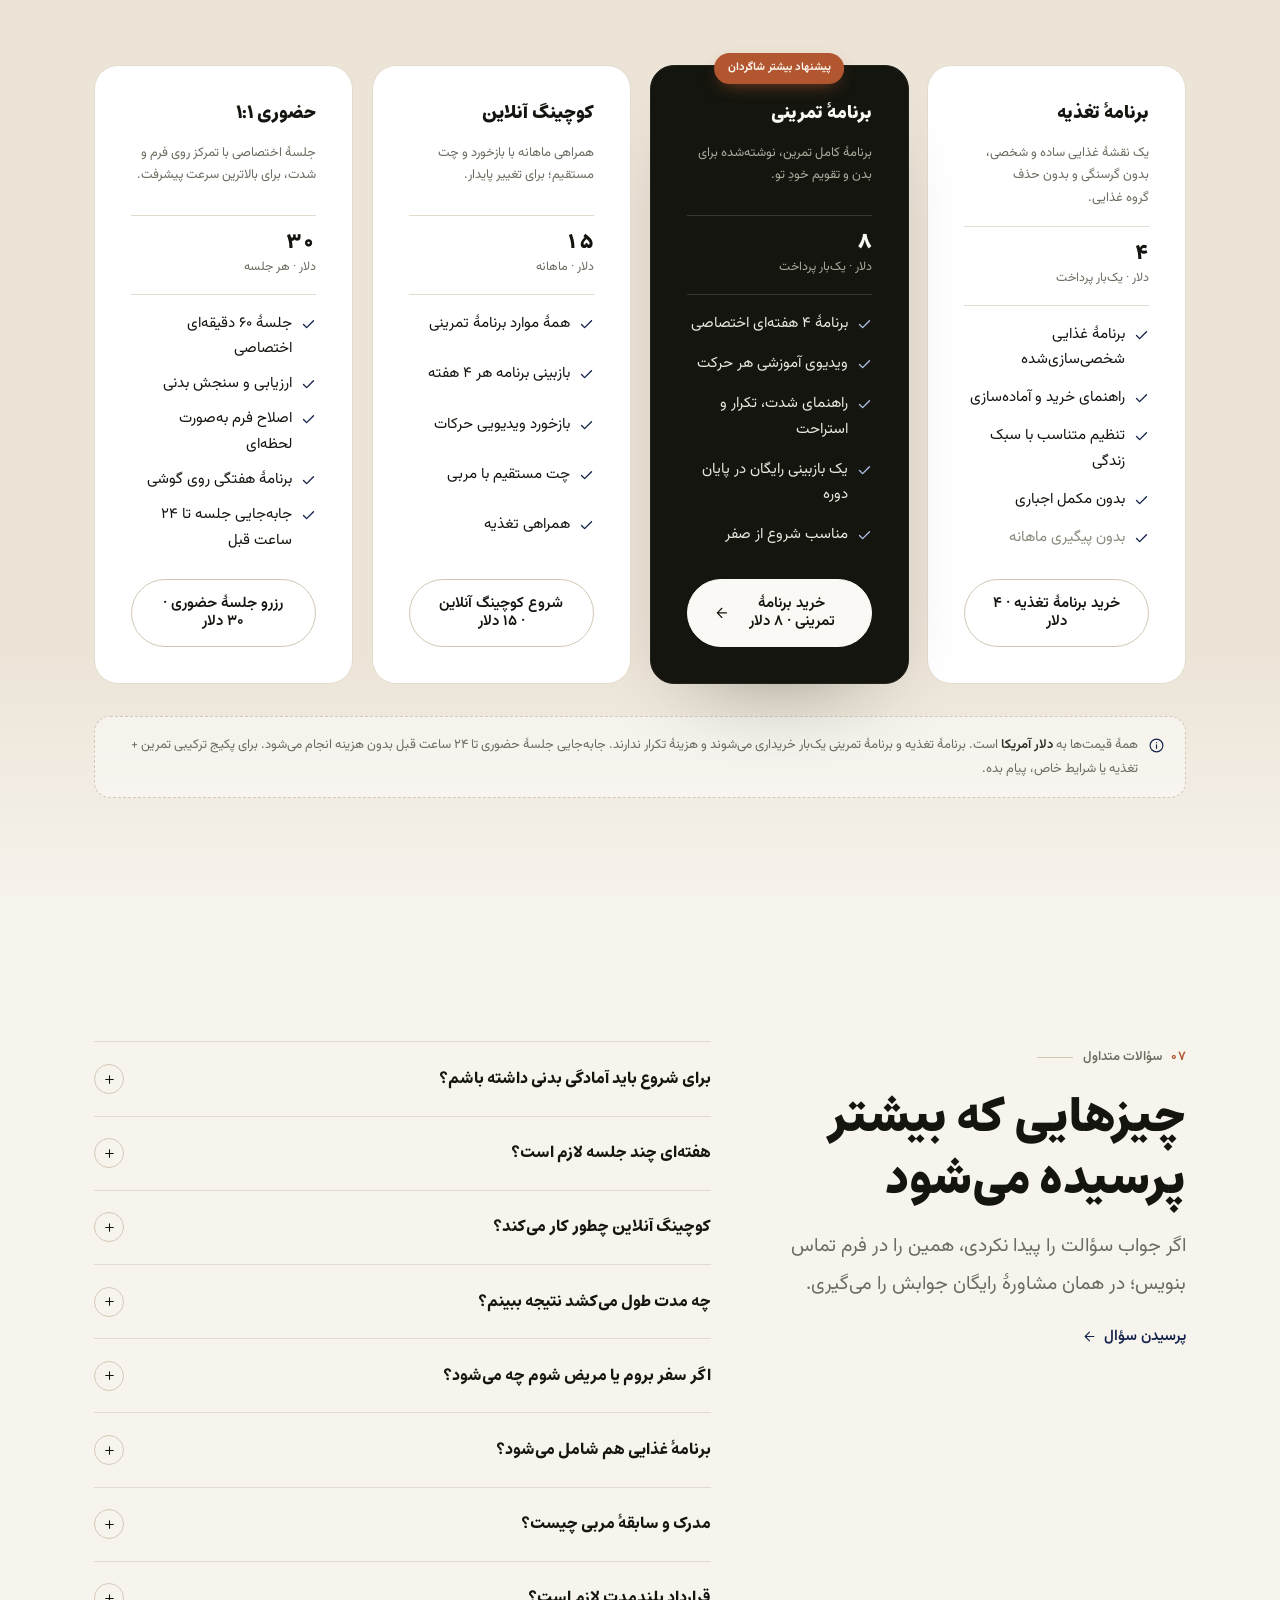
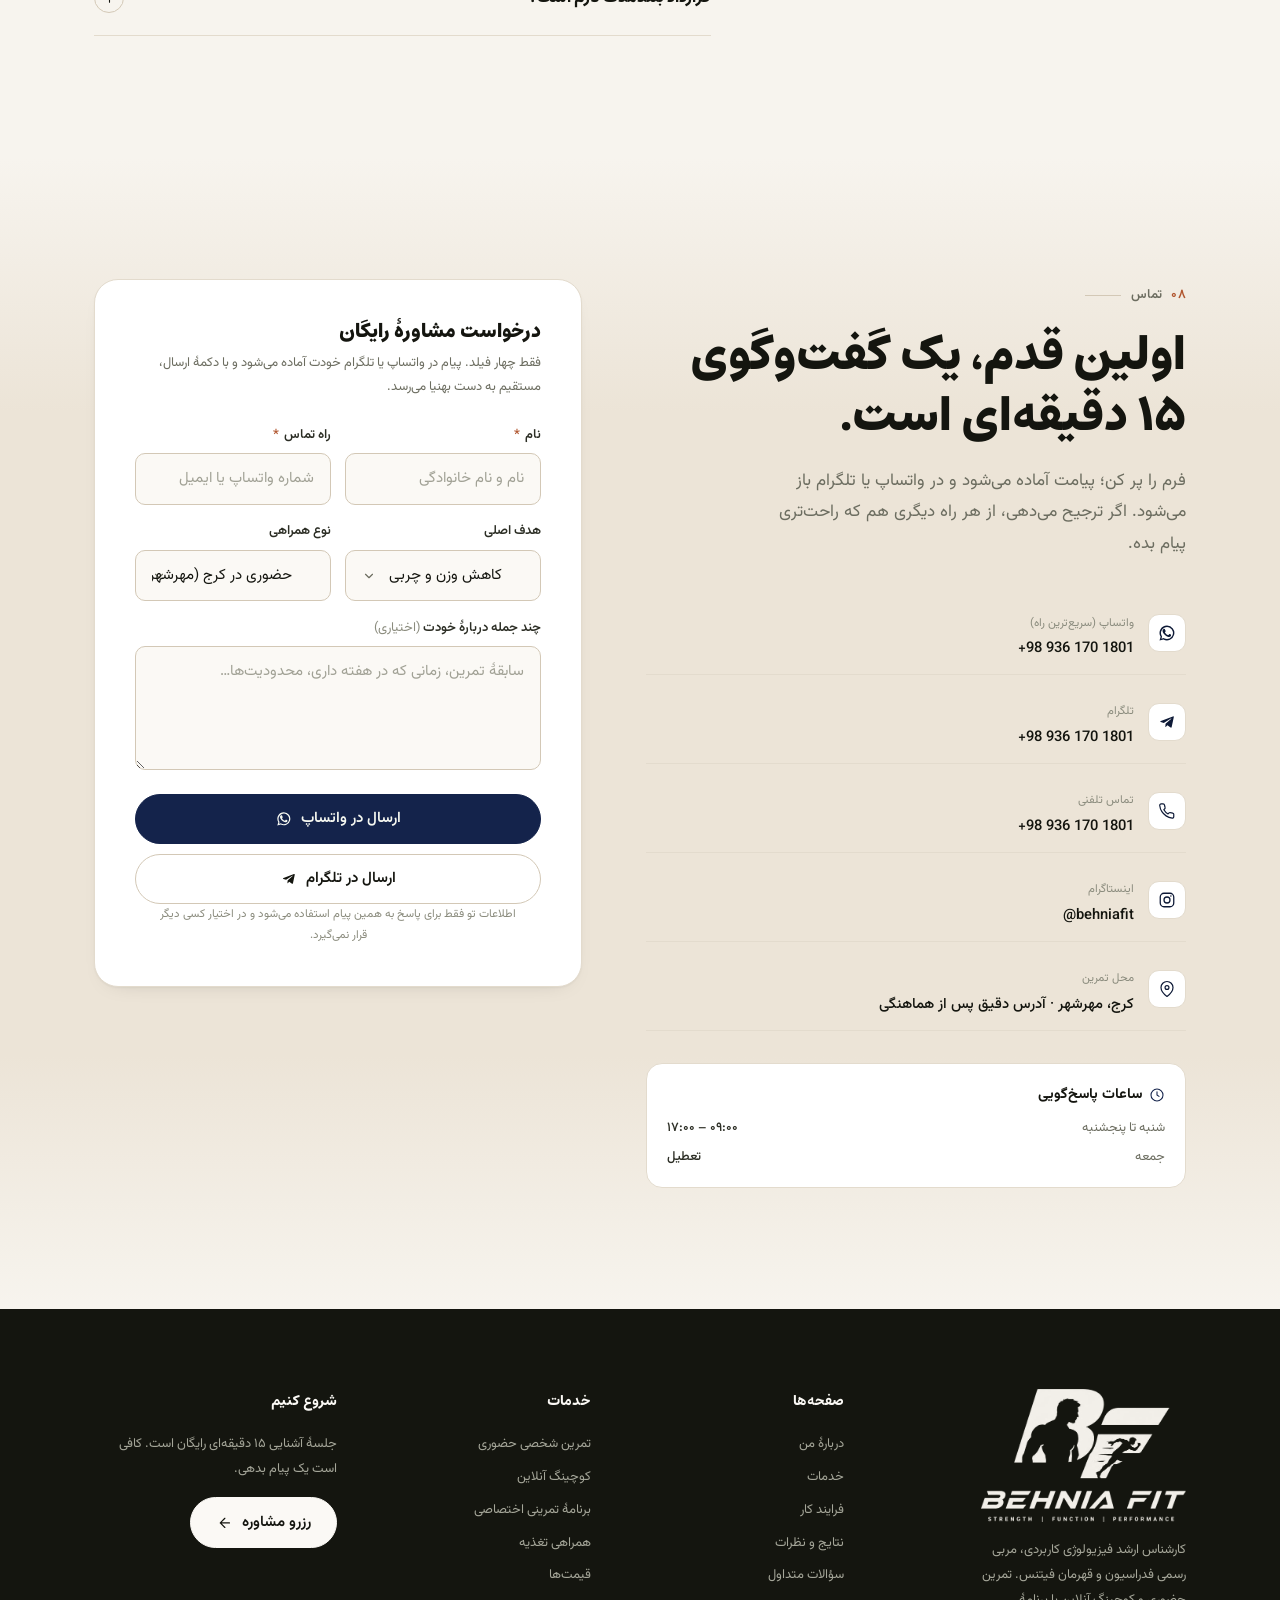
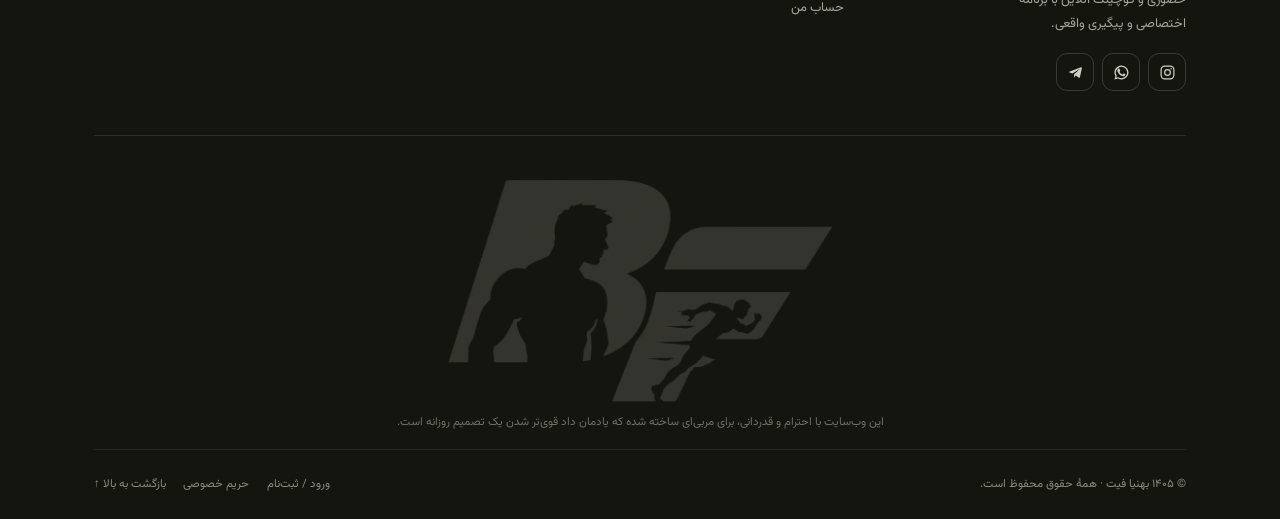
==== commit ff21ff90: "fix desktop pricing card layout with long Toman prices Co-authored-by: arena-agent <297053741+arena-" ====
--- a/index.html
+++ b/index.html
@@ -96,7 +96,7 @@
     }
   </style>
 
-  <link rel="stylesheet" href="assets/css/style.css?v=10" />
+  <link rel="stylesheet" href="assets/css/style.css?v=11" />
   <!-- خودترمیم: اگر استایل اعمال نشده باشد (کش قدیمی یا خطای شبکه)،
        یک‌بار با پارامتر تازه دوباره بارگذاری می‌کند. -->
   <script>
--- a/assets/css/style.css
+++ b/assets/css/style.css
@@ -1127,7 +1127,7 @@
 /* 09. خدمات --------------------------------------------------------------- */
 .services__grid {
   display: grid;
-  grid-template-columns: repeat(2, 1fr);
+  grid-template-columns: repeat(2, minmax(0, 1fr));
   gap: clamp(1rem, 0.6rem + 1.4vw, 1.75rem);
 }
 .service {
@@ -1555,19 +1555,25 @@
 /* 13. قیمت‌ها ------------------------------------------------------------ */
 .pricing__grid {
   display: grid;
-  grid-template-columns: repeat(4, 1fr);
+  /* minmax(0,...) مهم است: عددهای تومانی و متن دکمه نباید ستون را هل بدهند */
+  grid-template-columns: repeat(4, minmax(0, 1fr));
   gap: clamp(0.8rem, 0.4rem + 1vw, 1.25rem);
   align-items: stretch;
 }
 /* چهار ستون در عرض کم جا نمی‌شود: دو ستون */
 @media (max-width: 1120px) {
   .pricing__grid {
-    grid-template-columns: repeat(2, 1fr);
+    grid-template-columns: repeat(2, minmax(0, 1fr));
     max-width: 44rem;
     margin-inline: auto;
   }
 }
+.pricing__grid .plan {
+  /* عرض خود کارت مبنای اندازهٔ فونت مبلغ می‌شود (قیمت‌های تومانی طولانی) */
+  container-type: inline-size;
+}
 .plan {
+  min-width: 0;
   background: var(--surface);
   border: 1px solid var(--line);
   border-radius: var(--r-lg);
@@ -1601,21 +1607,34 @@
   gap: 0.2rem 0.45rem;
   padding-block: var(--sp-3);
   border-block: 1px solid var(--line);
+  min-width: 0;
+  width: 100%;
   /* عدد و واحد در کارت‌های باریک زیر هم می‌آیند */
 }
 .plan__price .amount {
   font-family: var(--font-display);
   font-weight: 800;
-  font-size: clamp(1.9rem, 1.4rem + 1.1vw, 2.4rem);
-  line-height: 1;
-  letter-spacing: -0.01em;
+  /* مبلغ‌های تومان چندرقمی‌اند؛ فونت باید کوچک‌تر شود تا کارت دسکتاپ نشکند */
+  font-size: clamp(1.35rem, 0.95rem + 1vw, 1.95rem);
+  line-height: 1.15;
+  letter-spacing: 0;
   font-variant-numeric: tabular-nums;
+  max-width: 100%;
+  min-width: 0;
+  overflow-wrap: anywhere;
+}
+/* در مرورگرهای جدید، فونت مبلغ با عرض همان کارت تنظیم می‌شود تا یک‌خطی بماند */
+@supports (font-size: 1cqw) {
+  .plan__price .amount {
+    font-size: clamp(1.25rem, 8.5cqw, 2rem);
+  }
 }
 .plan__price .unit {
   font-size: 0.78rem;
   line-height: 1.6;
   color: var(--muted);
   flex: 1 1 100%;
+  min-width: 0;
   margin-inline-start: 0;
 }
 .plan__list {
@@ -1642,6 +1661,12 @@
 }
 .plan .btn {
   margin-top: var(--sp-2);
+  /* متن دکمه با مبلغ تومانی طولانی است؛ اگر لازم شد بشکند، نه اینکه کارت را هل بدهد */
+  min-width: 0;
+  max-width: 100%;
+  white-space: normal;
+  text-align: center;
+  overflow-wrap: break-word;
 }
 
 .plan--featured {
@@ -2287,7 +2312,7 @@
   }
   /* چهار پلن: در تبلت دو ستون می‌ماند تا اسکرول طولانی نشود */
   .pricing__grid {
-    grid-template-columns: repeat(2, 1fr);
+    grid-template-columns: repeat(2, minmax(0, 1fr));
     max-width: 44rem;
   }
   .plan__desc {
@@ -2319,7 +2344,7 @@
     display: none;
   }
   .pricing__grid {
-    grid-template-columns: 1fr;
+    grid-template-columns: minmax(0, 1fr);
     max-width: 30rem;
     margin-inline: auto;
   }
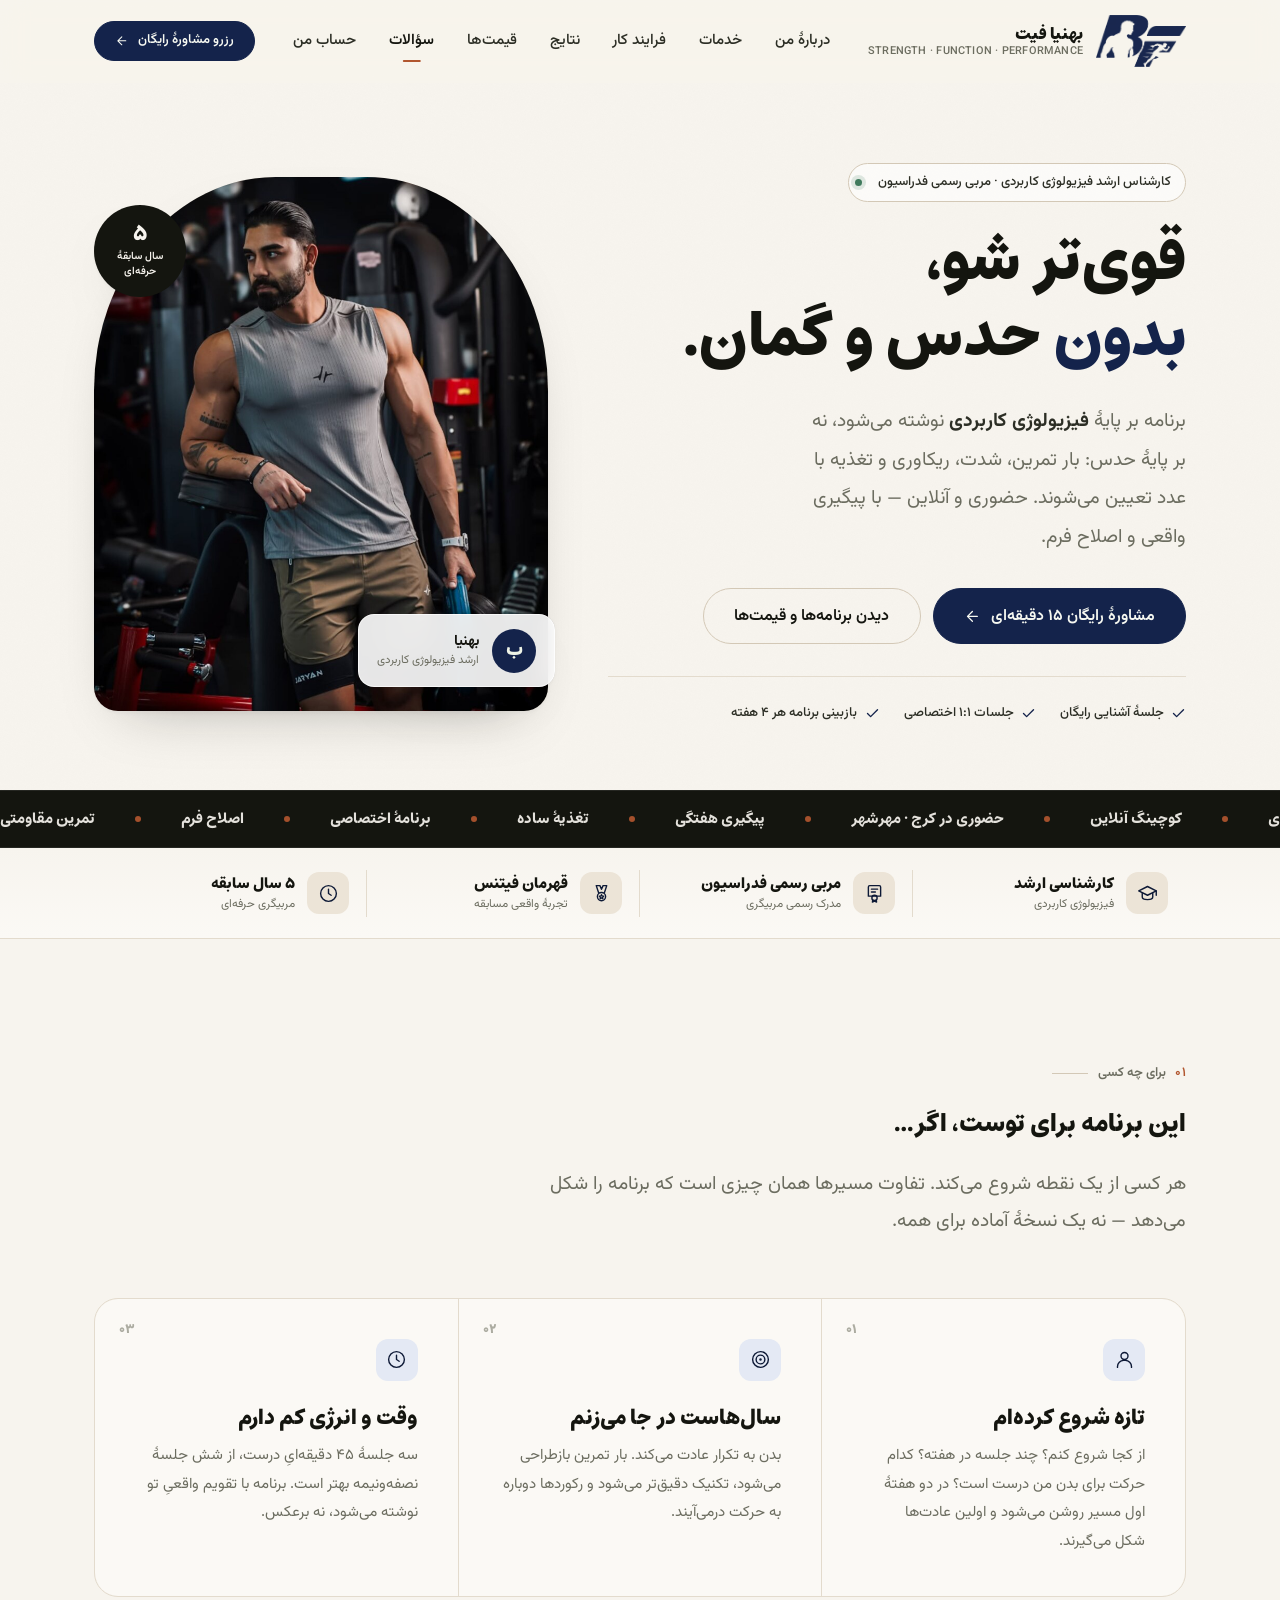
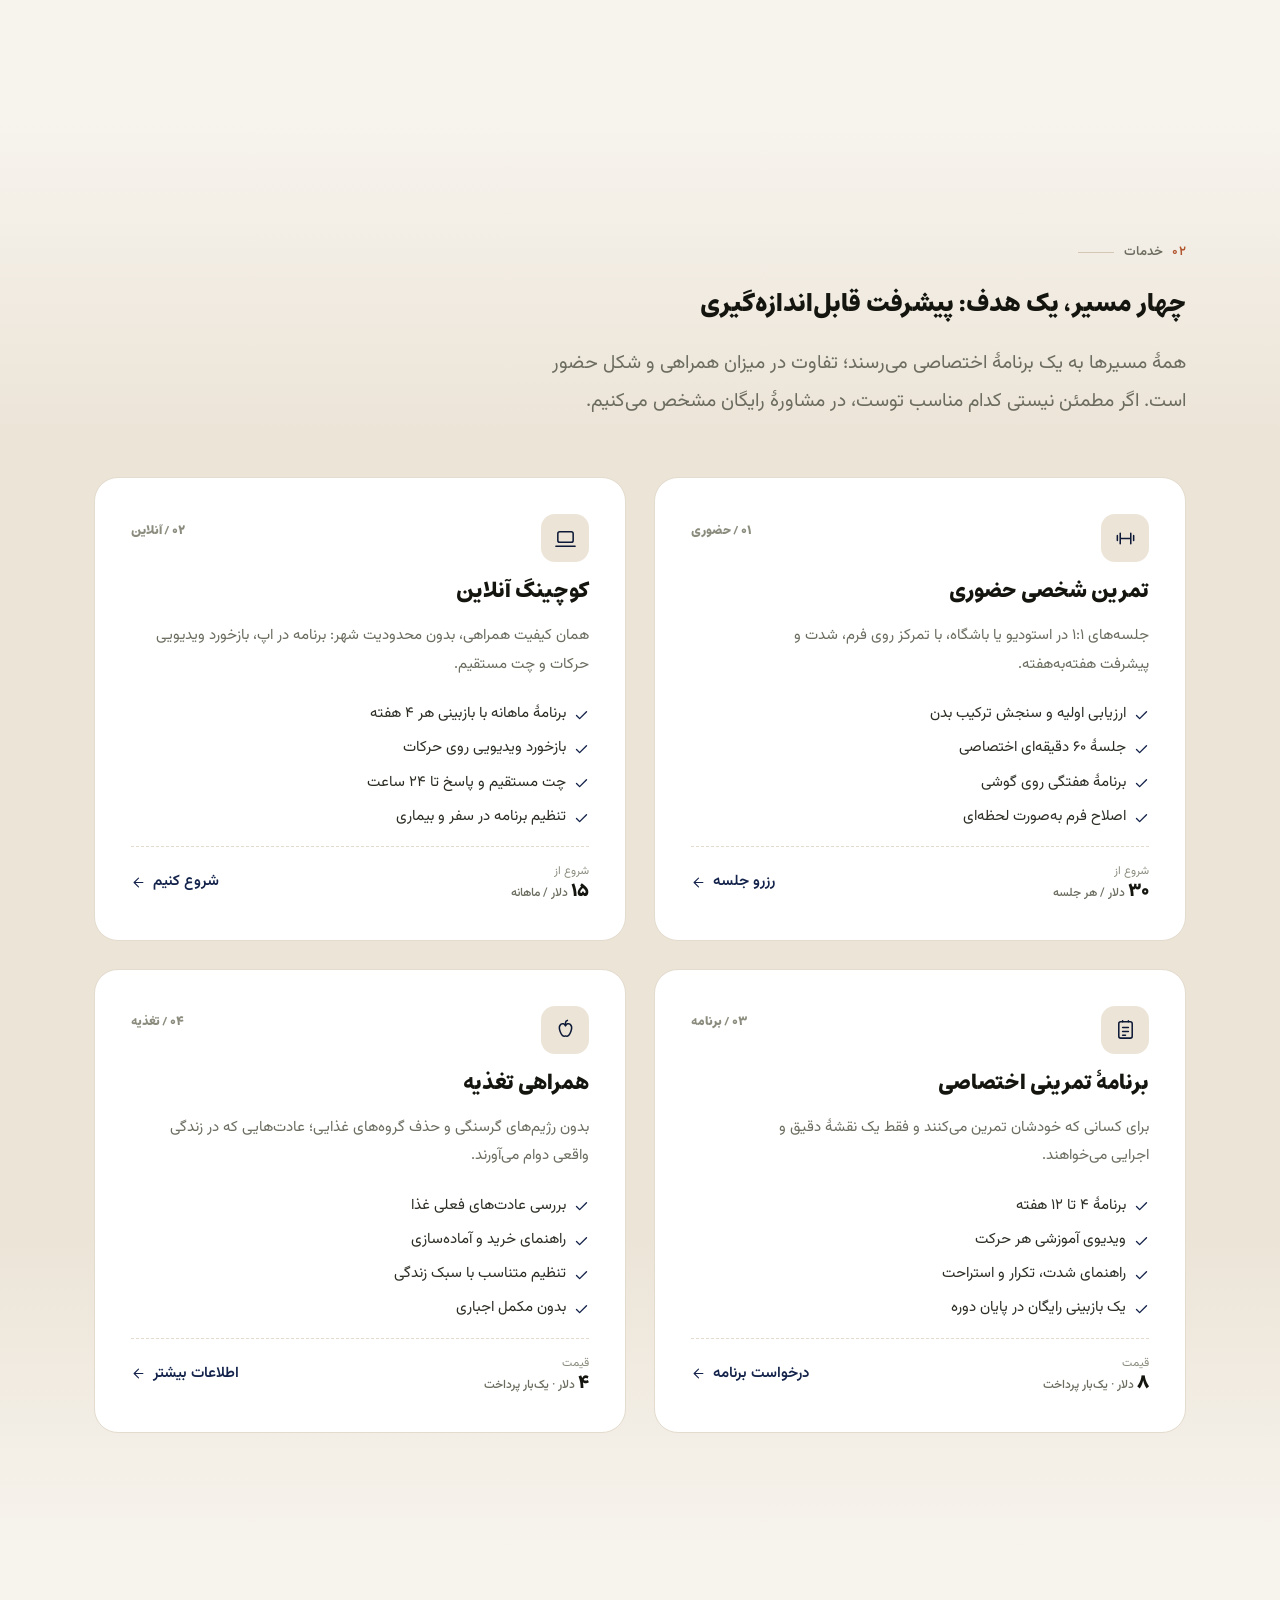
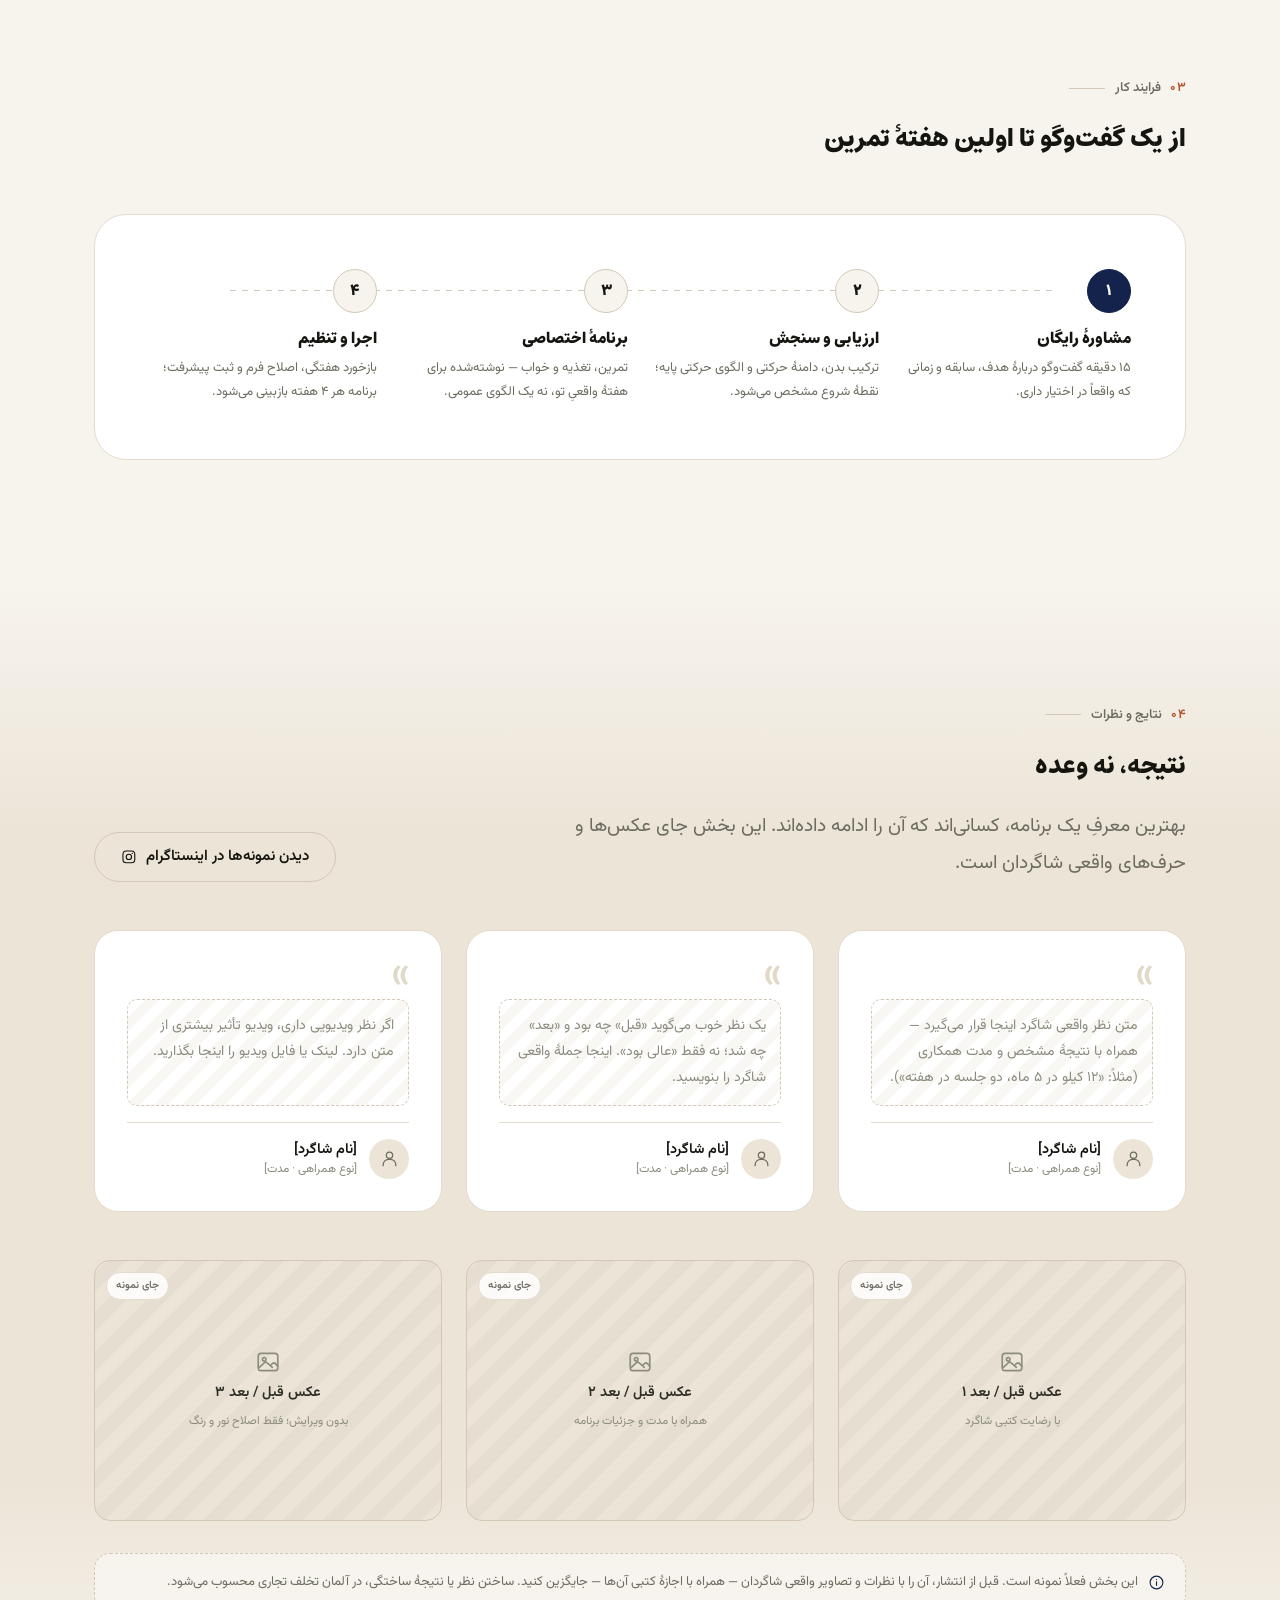
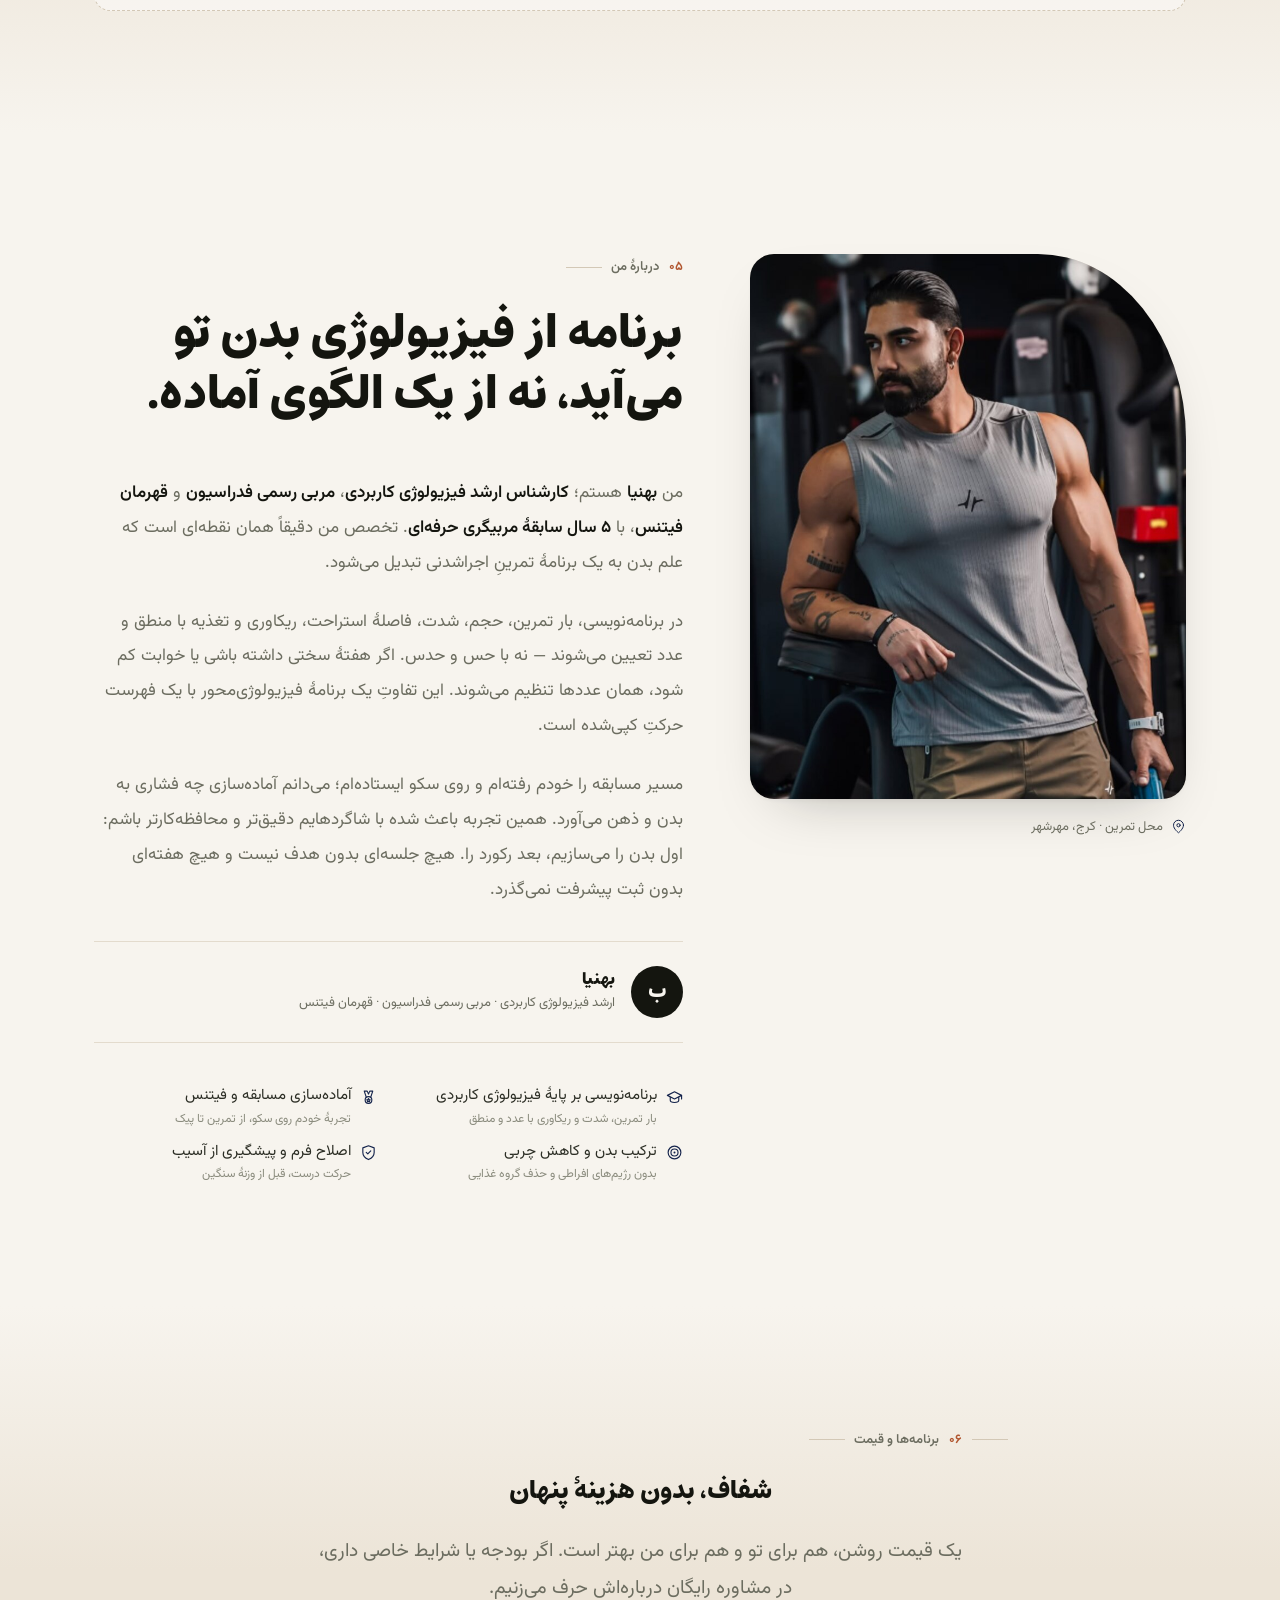
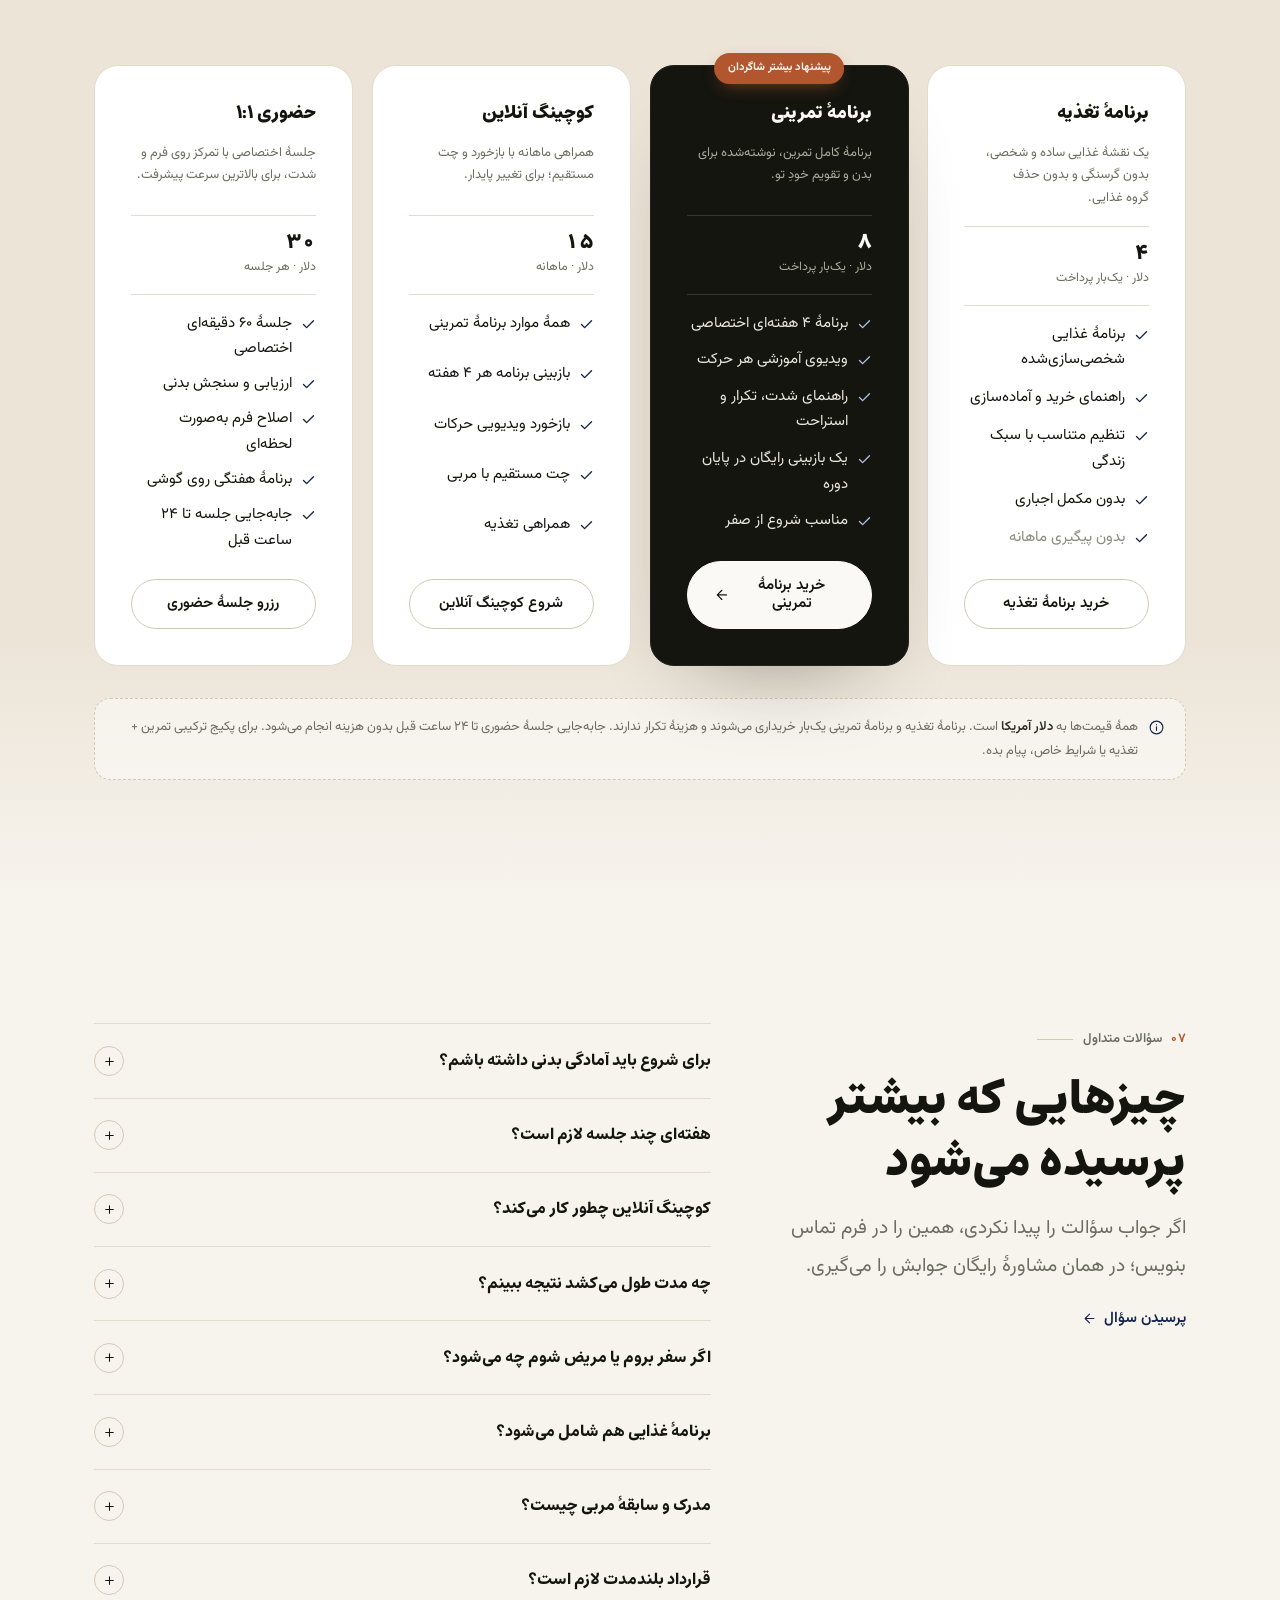
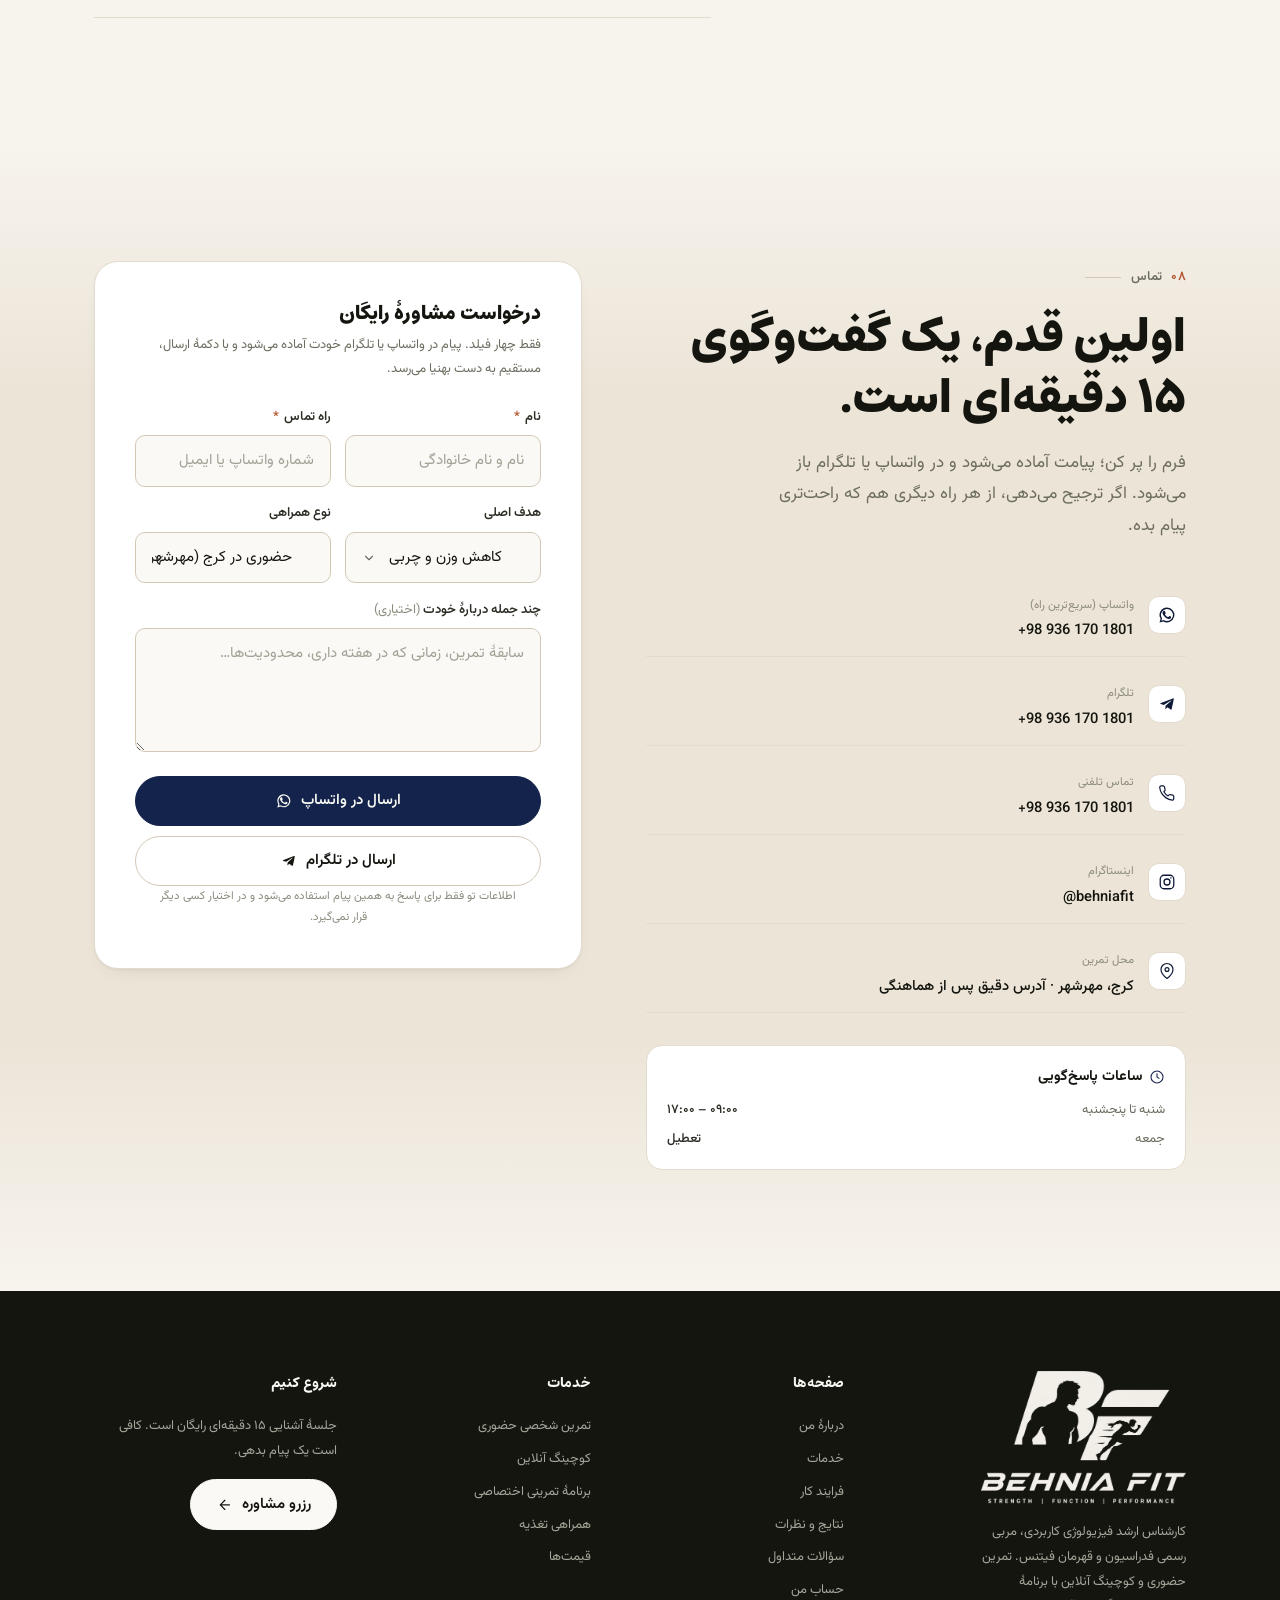
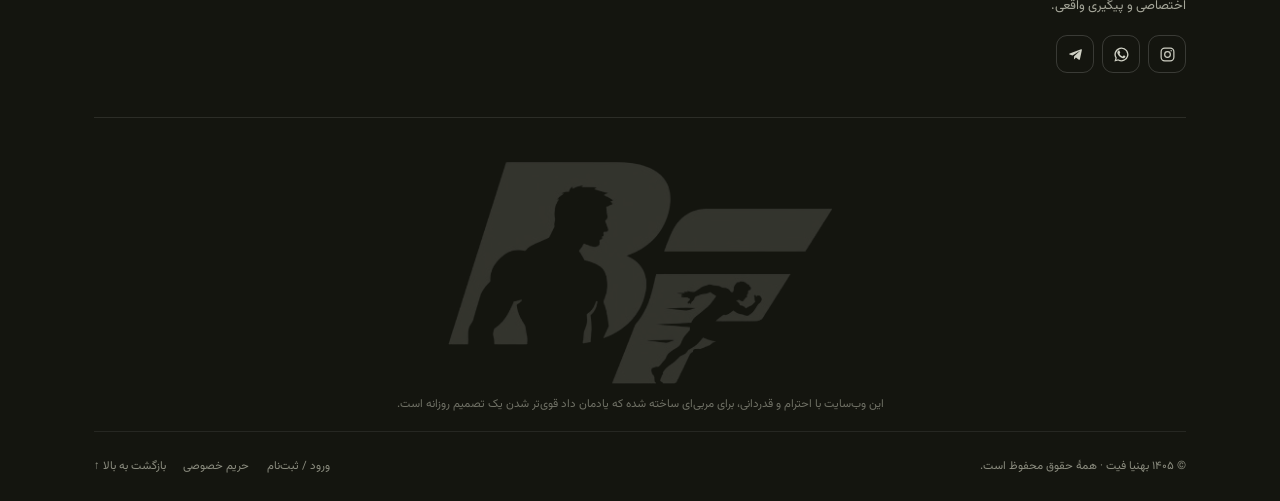
==== commit 96060fdb: "remove duplicate prices from pricing card buttons Co-authored-by: arena-agent <297053741+arena-agent" ====
--- a/index.html
+++ b/index.html
@@ -751,7 +751,7 @@
               <li><svg aria-hidden="true"><use href="#i-check"></use></svg> بدون مکمل اجباری</li>
               <li class="muted"><svg aria-hidden="true"><use href="#i-check"></use></svg> بدون پیگیری ماهانه</li>
             </ul>
-            <a class="btn btn--ghost btn--full" href="account.html?plan=nutrition">خرید برنامهٔ تغذیه · ۴ دلار</a>
+            <a class="btn btn--ghost btn--full" href="account.html?plan=nutrition">خرید برنامهٔ تغذیه</a>
           </article>
 
           <article class="plan plan--featured" data-reveal style="--delay:80ms">
@@ -770,7 +770,7 @@
               <li><svg aria-hidden="true"><use href="#i-check"></use></svg> مناسب شروع از صفر</li>
             </ul>
             <a class="btn btn--light btn--full" href="account.html?plan=training">
-              خرید برنامهٔ تمرینی · ۸ دلار
+              خرید برنامهٔ تمرینی
               <svg aria-hidden="true"><use href="#i-arrow"></use></svg>
             </a>
           </article>
@@ -789,7 +789,7 @@
               <li><svg aria-hidden="true"><use href="#i-check"></use></svg> چت مستقیم با مربی</li>
               <li><svg aria-hidden="true"><use href="#i-check"></use></svg> همراهی تغذیه</li>
             </ul>
-            <a class="btn btn--ghost btn--full" href="account.html?plan=online">شروع کوچینگ آنلاین · ۱۵ دلار</a>
+            <a class="btn btn--ghost btn--full" href="account.html?plan=online">شروع کوچینگ آنلاین</a>
           </article>
 
           <article class="plan" data-reveal style="--delay:240ms">
@@ -806,7 +806,7 @@
               <li><svg aria-hidden="true"><use href="#i-check"></use></svg> برنامهٔ هفتگی روی گوشی</li>
               <li><svg aria-hidden="true"><use href="#i-check"></use></svg> جابه‌جایی جلسه تا ۲۴ ساعت قبل</li>
             </ul>
-            <a class="btn btn--ghost btn--full" href="account.html?plan=inperson">رزرو جلسهٔ حضوری · ۳۰ دلار</a>
+            <a class="btn btn--ghost btn--full" href="account.html?plan=inperson">رزرو جلسهٔ حضوری</a>
           </article>
         </div>
 
